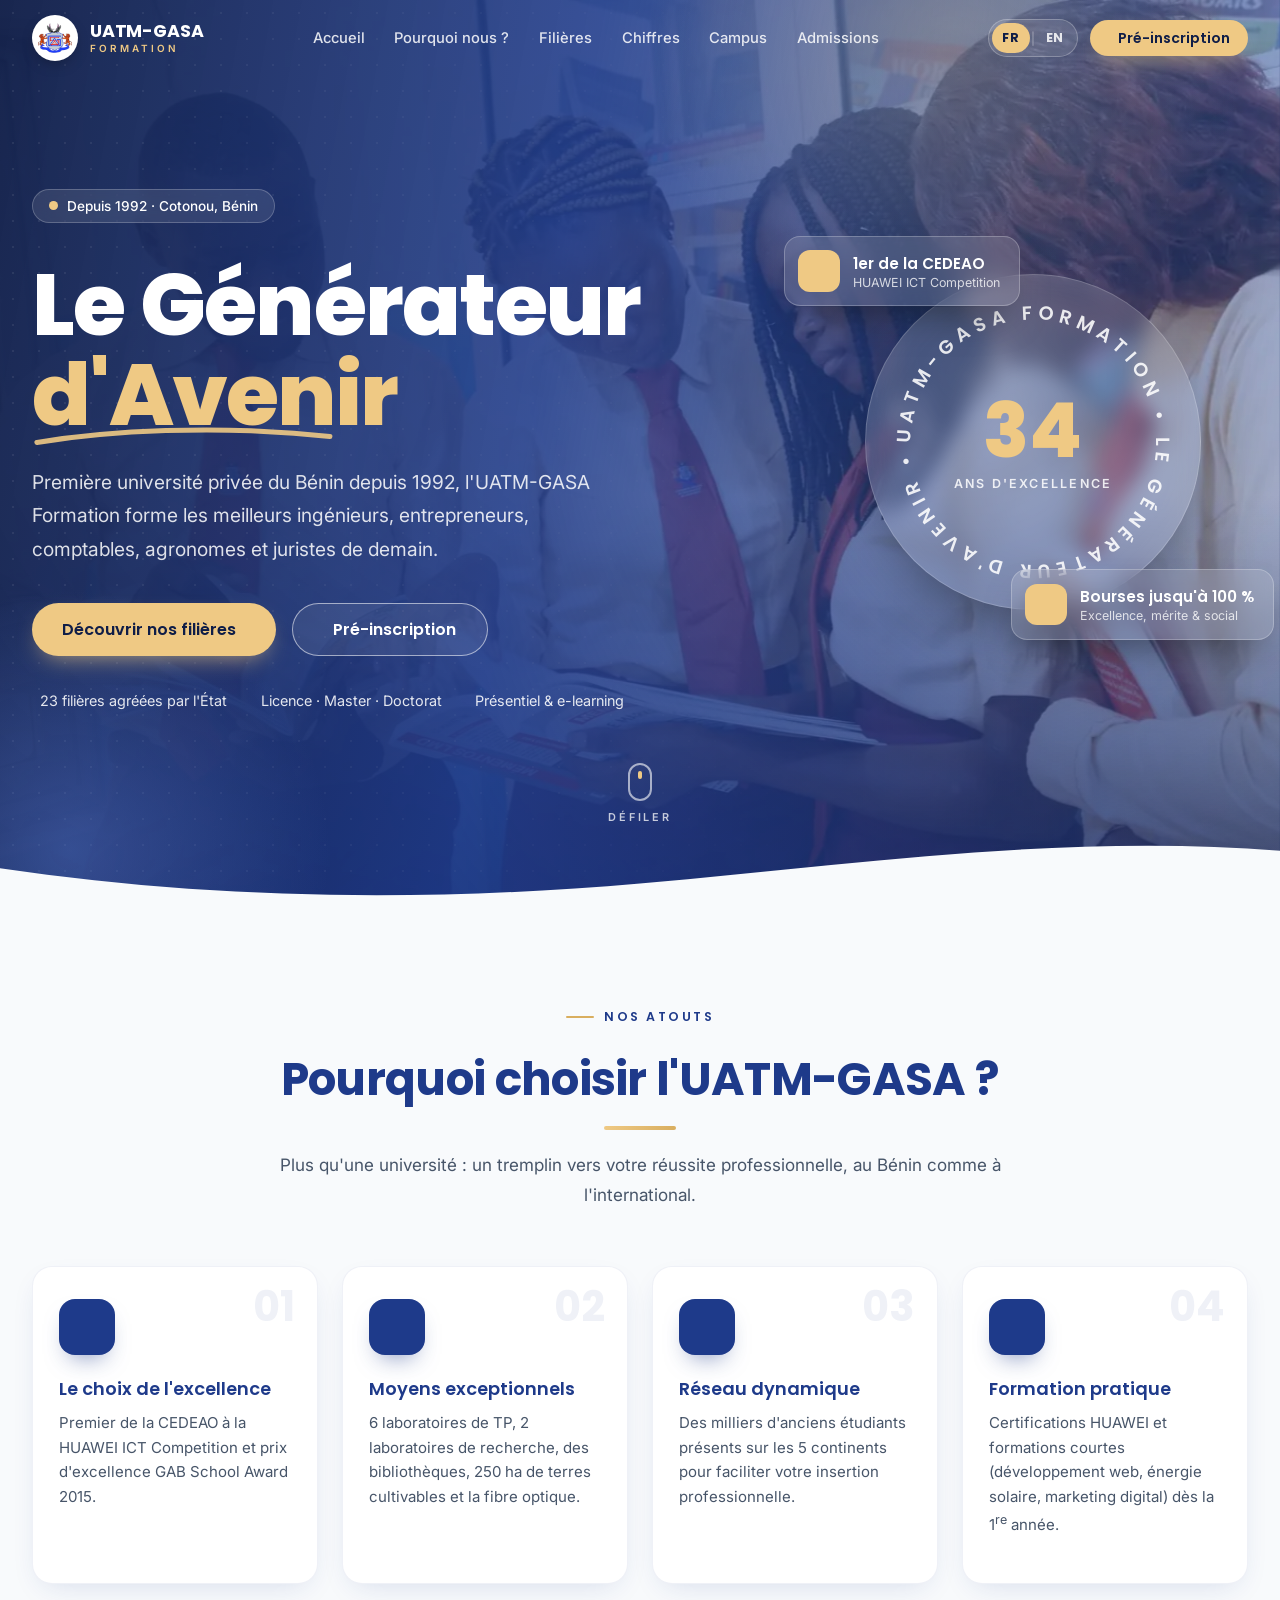
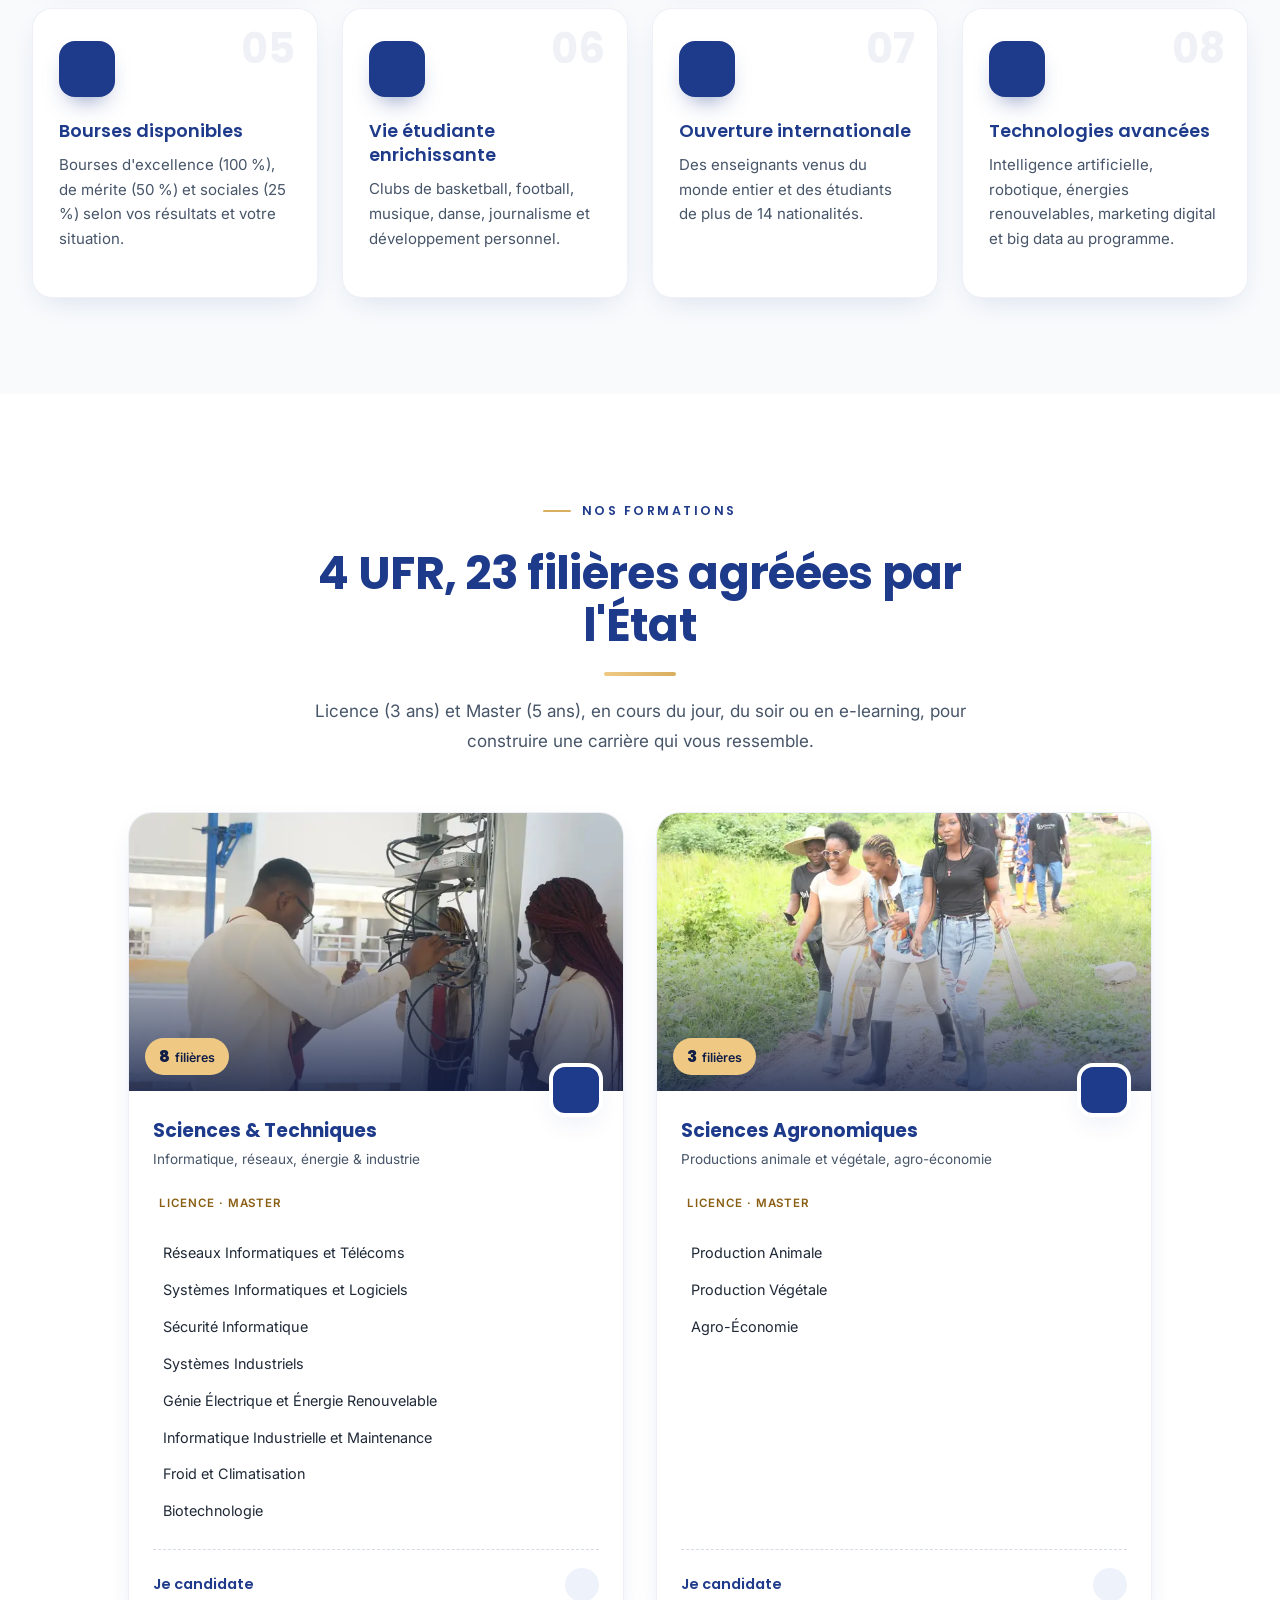
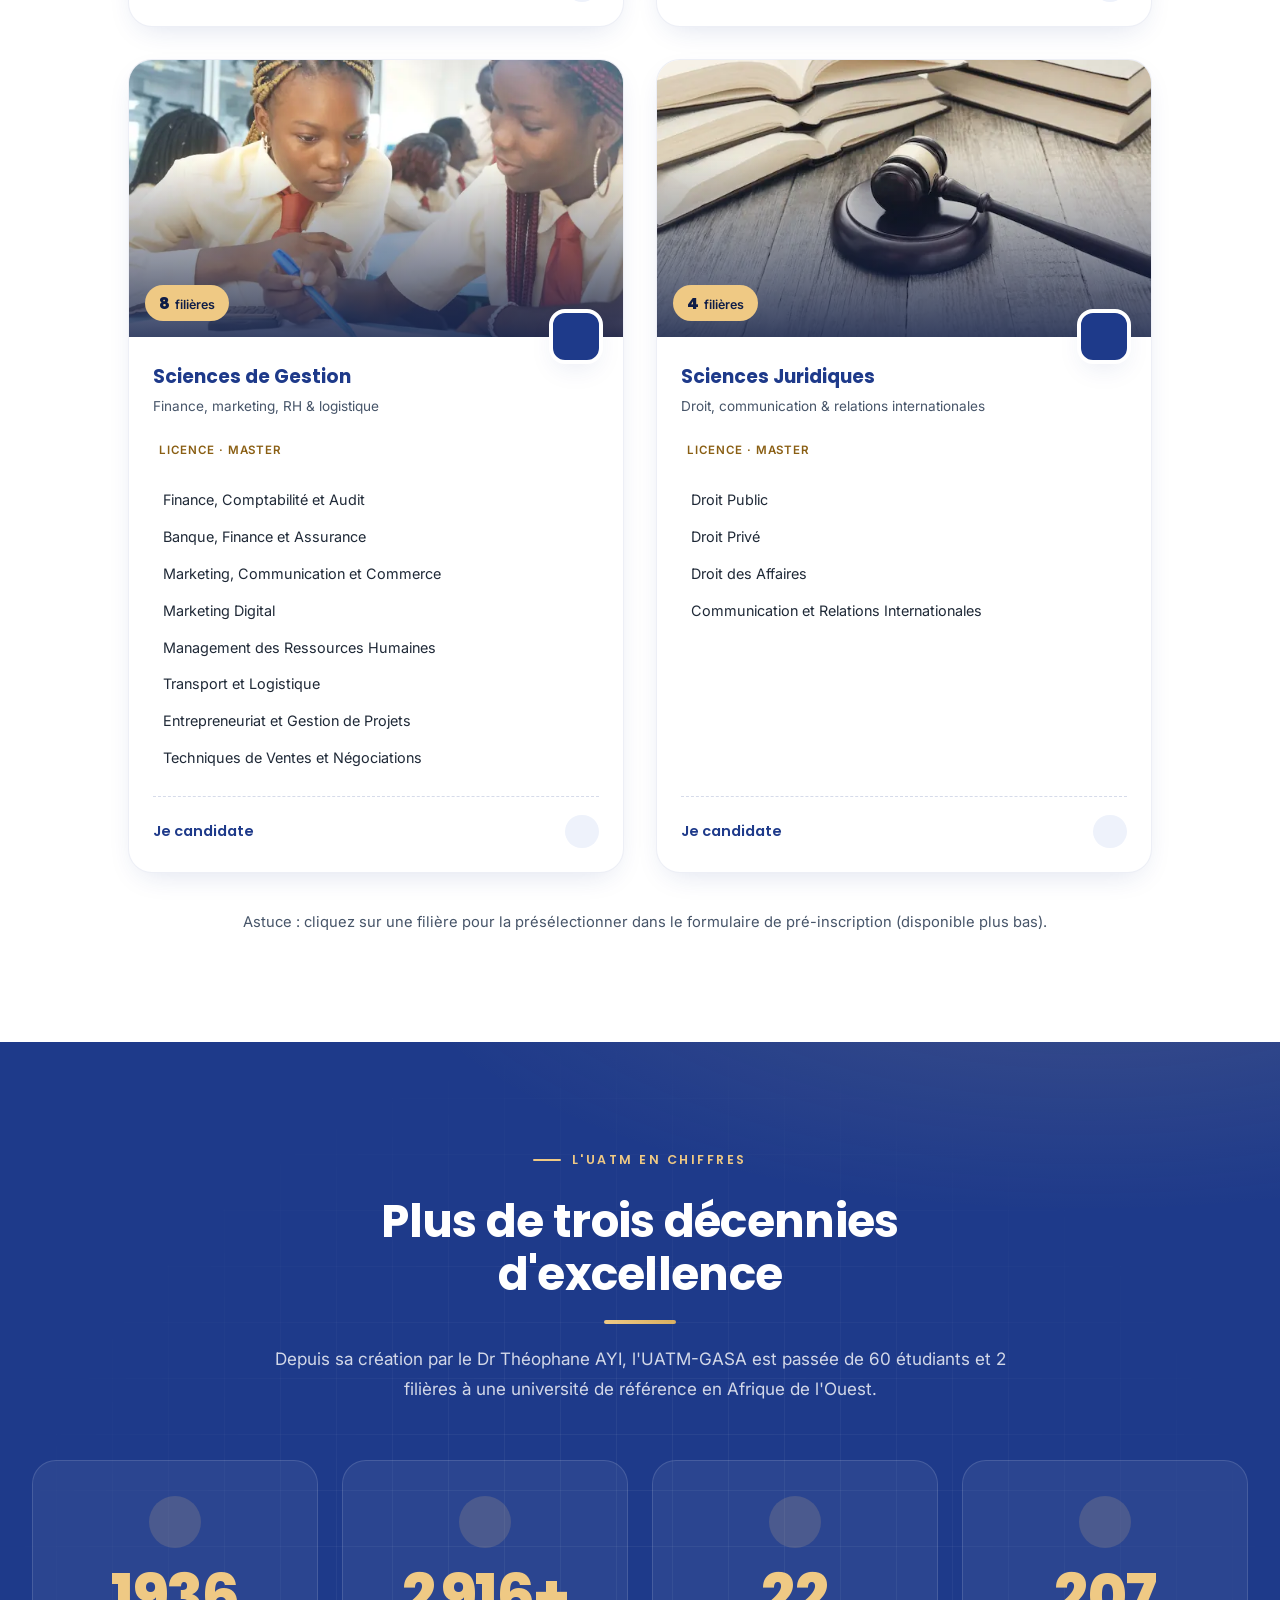
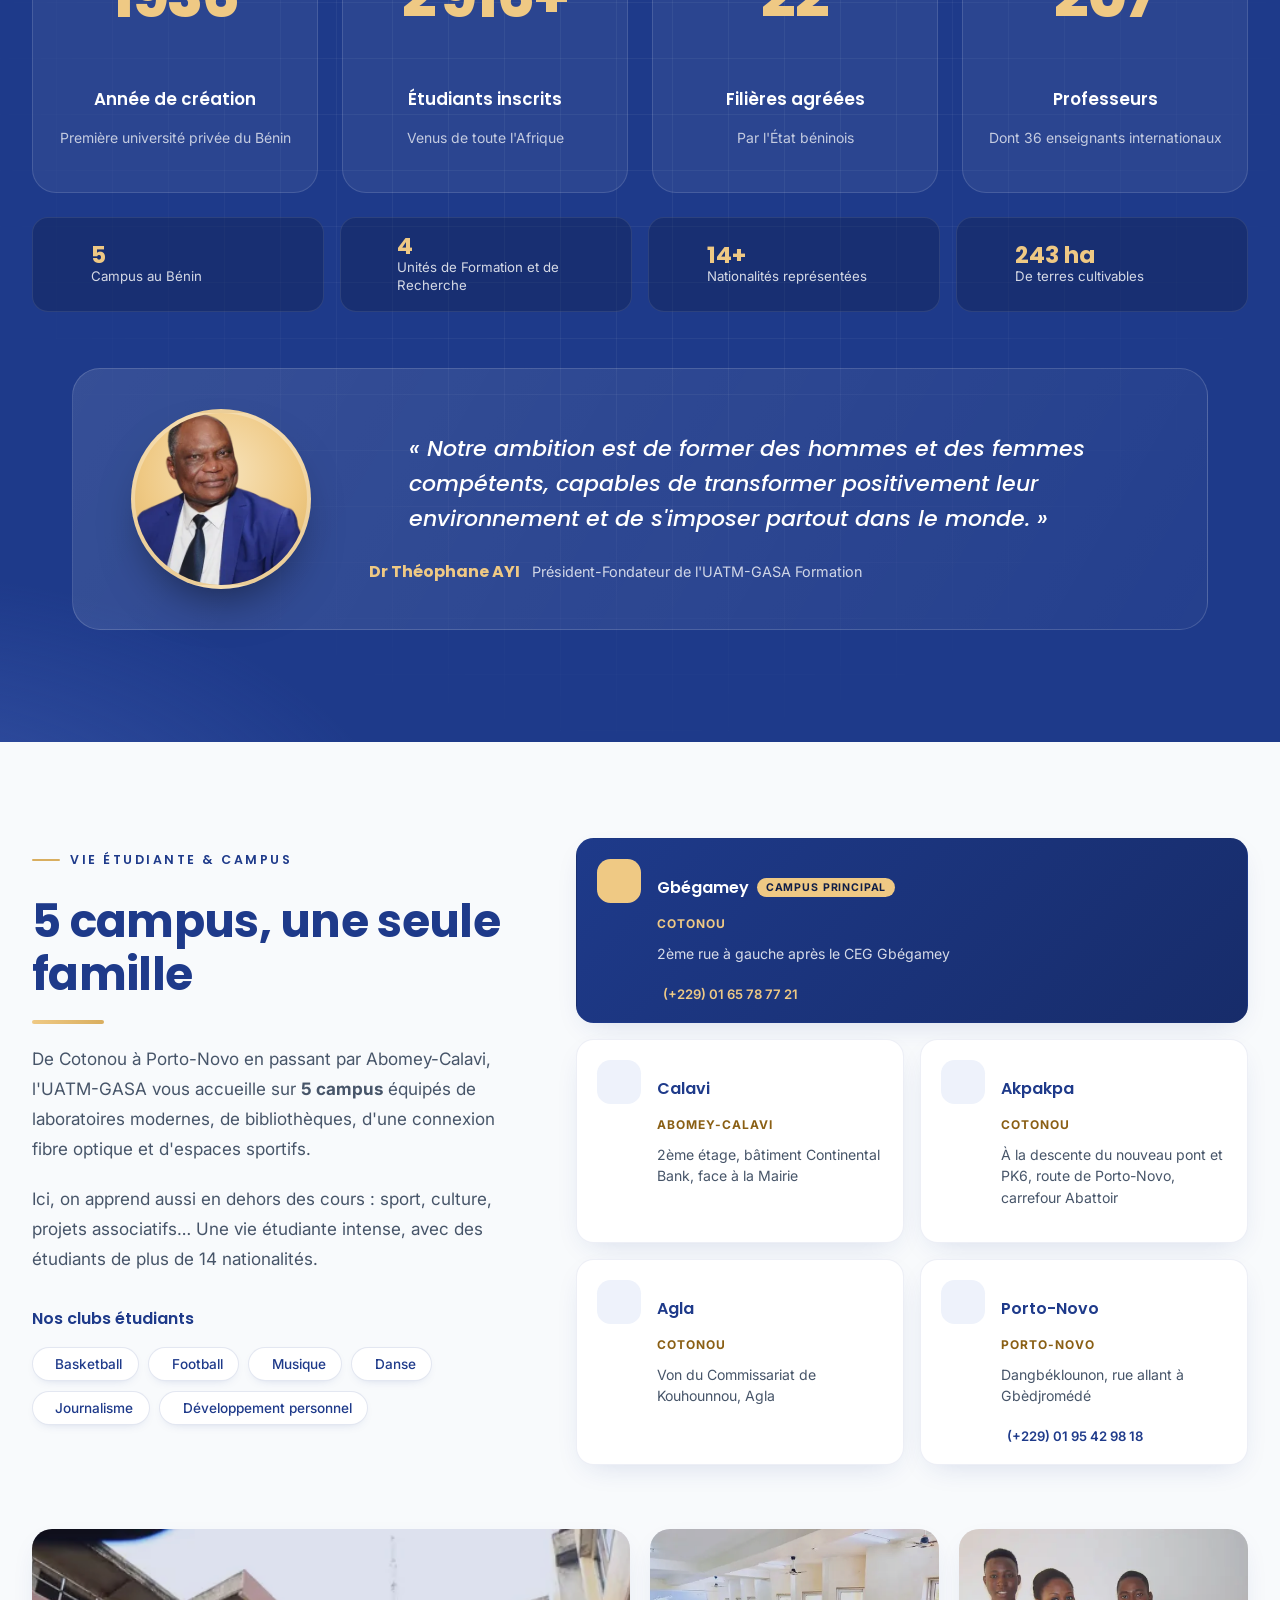
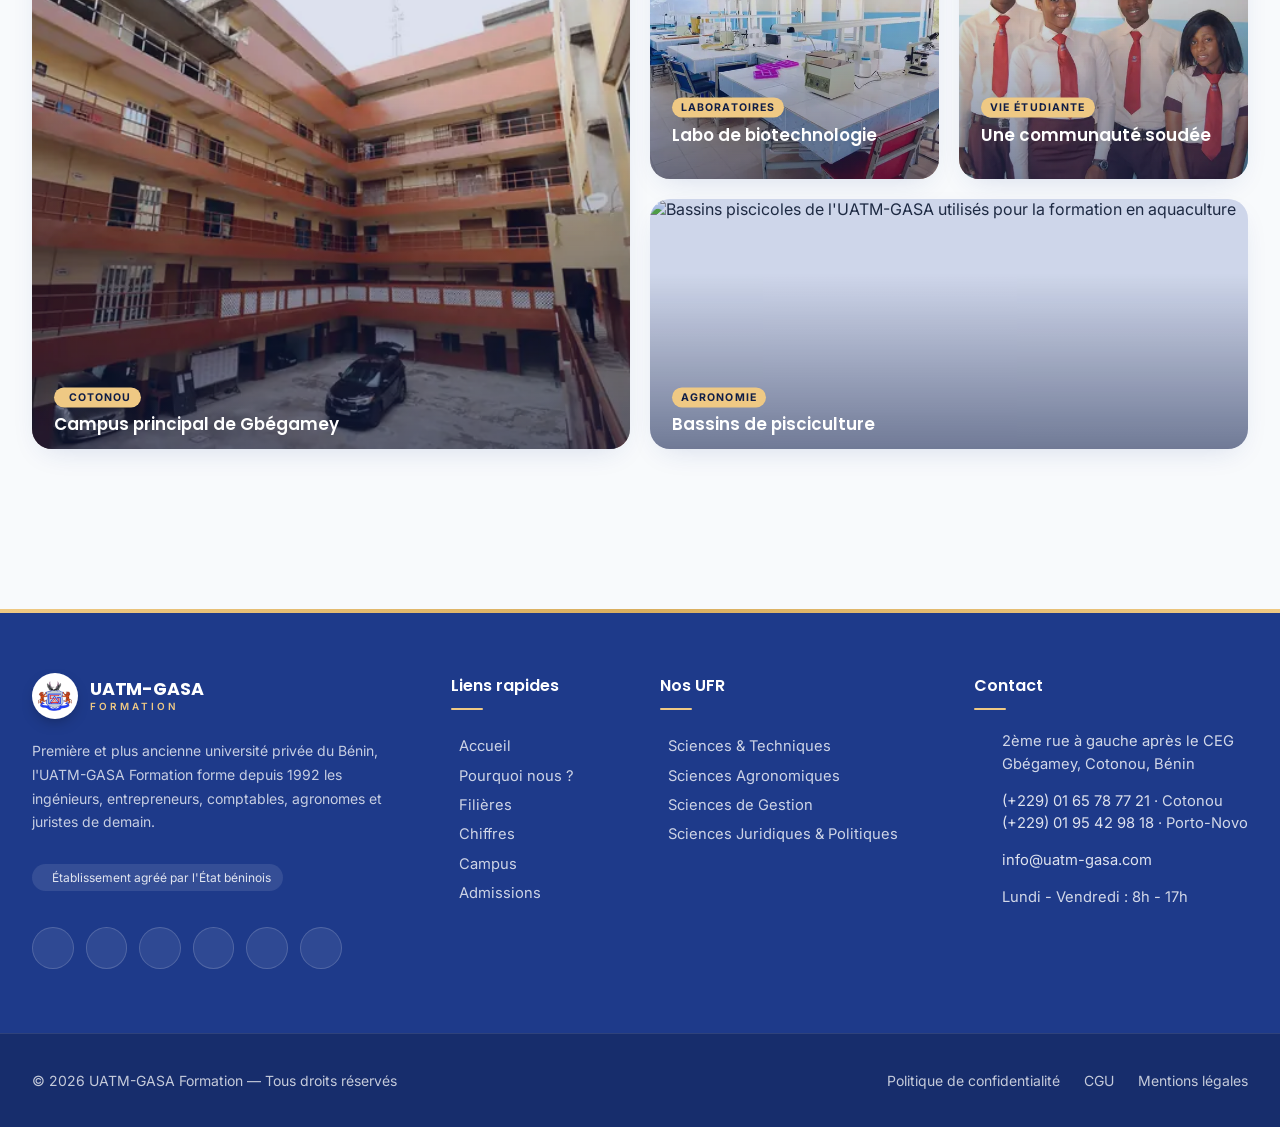
==== index.html @ ae76095e "feat: ajout de la section campus avec galerie photo bento" ====
<!DOCTYPE html>
<html lang="fr">
<head>
  <meta charset="UTF-8">
  <meta name="viewport" content="width=device-width, initial-scale=1">
  <title>UATM-GASA Formation - Le Générateur d'Avenir</title>
  <meta name="description" content="Première université privée du Bénin depuis 1992.">
  <meta name="theme-color" content="#1E3A8A">
  <meta name="color-scheme" content="light">
  <link rel="icon" type="image/png" sizes="32x32" href="assets/img/favicon-32.png">
  <link rel="apple-touch-icon" href="assets/img/icon-192.png">

  <!-- Polices -->
  <link rel="preconnect" href="https://fonts.googleapis.com">
  <link rel="preconnect" href="https://fonts.gstatic.com" crossorigin>
  <link rel="stylesheet" href="https://fonts.googleapis.com/css2?family=Inter:wght@400;500;600;700&family=Poppins:ital,wght@0,500;0,600;0,700;0,800;1,500&display=swap">

  <!-- Icônes Font Awesome -->
  <link rel="stylesheet" href="https://cdn.jsdelivr.net/npm/@fortawesome/fontawesome-free@7.3.1/css/all.min.css">

  <!-- Styles -->
  <link rel="stylesheet" href="style.css">

  <!-- Scripts -->
  <script src="script.js" defer></script>
</head>
<body>
  <a href="#main" class="skip-link">Aller au contenu principal</a>

  <!-- =====================================================================
       HEADER
       ===================================================================== -->
  <header class="site-header" data-header>
    <div class="container-x header-inner">

      <a href="index.html" class="brand" aria-label="UATM/GASA Formation — retour à l'accueil">
        <span class="brand-badge"><img src="assets/img/logo-uatm-gasa.webp" alt="" width="215" height="192"></span>
        <span class="brand-text">
          <span class="brand-name">UATM-GASA</span>
          <span class="brand-sub">Formation</span>
        </span>
      </a>

      <nav class="main-nav" aria-label="Navigation principale">
        <ul>
          <li><a href="#accueil" class="nav-link">Accueil</a></li>
          <li><a href="#pourquoi" class="nav-link">Pourquoi nous ?</a></li>
          <li><a href="#filieres" class="nav-link">Filières</a></li>
          <li><a href="#chiffres" class="nav-link">Chiffres</a></li>
          <li><a href="#campus" class="nav-link">Campus</a></li>
          <li><a href="#admissions" class="nav-link">Admissions</a></li>
        </ul>
      </nav>

      <div class="header-actions">

        <!-- Sélecteur de langue -->
        <div class="lang-switch" role="group" aria-label="Choix de la langue">
          <button type="button" class="lang-btn is-active" lang="fr">FR</button>
          <span class="lang-sep" aria-hidden="true">|</span>
          <button type="button" class="lang-btn" lang="en">EN</button>
        </div>

        <a href="#admissions" class="btn btn-gold btn-sm">
          <i class="fa-solid fa-graduation-cap" aria-hidden="true"></i>
          <span>Pré-inscription</span>
        </a>
        <button type="button" class="burger" aria-controls="mobile-menu" aria-expanded="false" aria-label="Ouvrir le menu">
          <span></span><span></span><span></span>
        </button>
      </div>

    </div>
  </header>

    <!-- =====================================================================
       MAIN
      ===================================================================== -->
    <main id="main">
    
        <!-- SECTION HERO -->
        <section id="accueil" class="hero">
            <div class="hero-media">
                <img src="assets/img/hero-etudiants-1280.webp"
                    srcset="assets/img/hero-etudiants-768.webp 768w, assets/img/hero-etudiants-1280.webp 1280w, assets/img/hero-etudiants-1920.webp 1920w"
                    sizes="100vw" width="1920" height="1276" fetchpriority="high" decoding="async"
                    class="hero-img"
                    alt="Étudiantes et étudiants de l'UATM-GASA Formation en uniforme, révisant ensemble sur le campus">
            </div>
            <div class="hero-overlay"></div>
            <div class="hero-pattern"></div>
            <div class="hero-orb hero-orb--1"></div>
            <div class="hero-orb hero-orb--2"></div>

            <div class="container-x hero-content">
                <div class="hero-grid">
                
                <div class="hero-text">
                    <p class="hero-badge">
                    <span class="pulse-dot"></span>
                    <span>Depuis 1992 · Cotonou, Bénin</span>
                    </p>

                    <h1 class="hero-title">
                    <span class="line-mask"><span class="line">Le Générateur</span></span>
                    <span class="line-mask"><span class="line"><span class="line--accent">d'Avenir<svg class="title-swash" viewBox="0 0 300 20" preserveAspectRatio="none" aria-hidden="true"><path pathLength="1" d="M4 15 C 70 5, 150 3, 215 8 S 285 15, 296 7"/></svg></span></span></span>
                    </h1>

                    <p class="hero-subtitle">Première université privée du Bénin depuis 1992, l'UATM-GASA Formation forme les meilleurs ingénieurs, entrepreneurs, comptables, agronomes et juristes de demain.</p>

                    <div class="hero-actions">
                    <a href="#filieres" class="btn btn-gold btn-lg">
                        <span>Découvrir nos filières</span>
                        <i class="fa-solid fa-arrow-right" aria-hidden="true"></i>
                    </a>
                    <a href="#admissions" class="btn btn-ghost btn-lg">
                        <i class="fa-solid fa-pen-to-square" aria-hidden="true"></i>
                        <span>Pré-inscription</span>
                    </a>
                    </div>

                    <ul class="hero-trust">
                    <li><i class="fa-solid fa-circle-check" aria-hidden="true"></i><span>23 filières agréées par l'État</span></li>
                    <li><i class="fa-solid fa-circle-check" aria-hidden="true"></i><span>Licence · Master · Doctorat</span></li>
                    <li><i class="fa-solid fa-circle-check" aria-hidden="true"></i><span>Présentiel &amp; e-learning</span></li>
                    </ul>
                </div>

                <!-- Visuel décoratif (desktop) -->
                <div class="hero-visual">
                    <div class="rotating-badge">
                    <svg class="rotating-text" viewBox="0 0 200 200">
                        <defs><path id="circle-path" d="M100,100 m-80,0 a80,80 0 1,1 160,0 a80,80 0 1,1 -160,0"/></defs>
                        <!-- CORRECTION ICI : le texte est en minuscules avec text-transform: uppercase en CSS -->
                        <text><textPath href="#circle-path" textLength="500" lengthAdjust="spacing">UATM-GASA Formation • Le Générateur d'Avenir • </textPath></text>
                    </svg>
                    <div class="rotating-center">
                        <span class="years">34</span>
                        <span class="years-label">ans d'excellence</span>
                    </div>
                    </div>
                    <div class="glass-card glass-card--1">
                    <div class="glass-card-inner">
                        <i class="fa-solid fa-trophy"></i>
                        <div><strong>1er de la CEDEAO</strong><small>HUAWEI ICT Competition</small></div>
                    </div>
                    </div>
                    <div class="glass-card glass-card--2">
                    <div class="glass-card-inner">
                        <i class="fa-solid fa-hand-holding-dollar"></i>
                        <div><strong>Bourses jusqu'à 100 %</strong><small>Excellence, mérite &amp; social</small></div>
                    </div>
                    </div>
                </div>

                </div>
            </div>

            <a href="#pourquoi" class="scroll-indicator" aria-label="Défiler vers la section suivante">
                <span class="mouse"><span class="wheel"></span></span>
                <span>Défiler</span>
            </a>

            <svg class="hero-wave" viewBox="0 0 1440 120" preserveAspectRatio="none">
                <path d="M0,64 C240,118 480,122 720,90 C960,58 1200,4 1440,34 L1440,120 L0,120 Z" fill="#F8FAFC"/>
            </svg>
        </section>

        <!-- SECTION POURQUOI NOUS -->
        <section id="pourquoi" class="section-pourquoi">
            <div class="container-x">
                
                <header class="section-head">
                <p class="eyebrow">Nos atouts</p>
                <h2 class="section-title">Pourquoi choisir l'UATM-GASA ?</h2>
                <span class="title-bar"></span>
                <p class="section-lead">Plus qu'une université : un tremplin vers votre réussite professionnelle, au Bénin comme à l'international.</p>
                </header>

                <div class="feature-grid">
                
                <article class="feature-card">
                    <span class="feature-num">01</span>
                    <div class="feature-icon"><i class="fa-solid fa-award"></i></div>
                    <h3 class="feature-title">Le choix de l'excellence</h3>
                    <p class="feature-text">Premier de la CEDEAO à la HUAWEI ICT Competition et prix d'excellence GAB School Award 2015.</p>
                </article>

                <article class="feature-card">
                    <span class="feature-num">02</span>
                    <div class="feature-icon"><i class="fa-solid fa-flask-vial"></i></div>
                    <h3 class="feature-title">Moyens exceptionnels</h3>
                    <p class="feature-text">6 laboratoires de TP, 2 laboratoires de recherche, des bibliothèques, 250 ha de terres cultivables et la fibre optique.</p>
                </article>

                <article class="feature-card">
                    <span class="feature-num">03</span>
                    <div class="feature-icon"><i class="fa-solid fa-handshake"></i></div>
                    <h3 class="feature-title">Réseau dynamique</h3>
                    <p class="feature-text">Des milliers d'anciens étudiants présents sur les 5 continents pour faciliter votre insertion professionnelle.</p>
                </article>

                <article class="feature-card">
                    <span class="feature-num">04</span>
                    <div class="feature-icon"><i class="fa-solid fa-screwdriver-wrench"></i></div>
                    <h3 class="feature-title">Formation pratique</h3>
                    <p class="feature-text">Certifications HUAWEI et formations courtes (développement web, énergie solaire, marketing digital) dès la 1<sup>re</sup> année.</p>
                </article>

                <article class="feature-card">
                    <span class="feature-num">05</span>
                    <div class="feature-icon"><i class="fa-solid fa-hand-holding-dollar"></i></div>
                    <h3 class="feature-title">Bourses disponibles</h3>
                    <p class="feature-text">Bourses d'excellence (100 %), de mérite (50 %) et sociales (25 %) selon vos résultats et votre situation.</p>
                </article>

                <article class="feature-card">
                    <span class="feature-num">06</span>
                    <div class="feature-icon"><i class="fa-solid fa-people-group"></i></div>
                    <h3 class="feature-title">Vie étudiante enrichissante</h3>
                    <p class="feature-text">Clubs de basketball, football, musique, danse, journalisme et développement personnel.</p>
                </article>

                <article class="feature-card">
                    <span class="feature-num">07</span>
                    <div class="feature-icon"><i class="fa-solid fa-earth-africa"></i></div>
                    <h3 class="feature-title">Ouverture internationale</h3>
                    <p class="feature-text">Des enseignants venus du monde entier et des étudiants de plus de 14 nationalités.</p>
                </article>

                <article class="feature-card">
                    <span class="feature-num">08</span>
                    <div class="feature-icon"><i class="fa-solid fa-microchip"></i></div>
                    <h3 class="feature-title">Technologies avancées</h3>
                    <p class="feature-text">Intelligence artificielle, robotique, énergies renouvelables, marketing digital et big data au programme.</p>
                </article>

                </div>
            </div>
        </section>

            <!-- =====================================================================
         SECTION FILIÈRES (4 UFR)
         ===================================================================== -->
    <section id="filieres" class="section-filieres">
      <div class="container-x">
        
        <header class="section-head">
          <p class="eyebrow">Nos formations</p>
          <h2 class="section-title">4 UFR, 23 filières agréées par l'État</h2>
          <span class="title-bar"></span>
          <p class="section-lead">Licence (3 ans) et Master (5 ans), en cours du jour, du soir ou en e-learning, pour construire une carrière qui vous ressemble.</p>
        </header>

        <div class="ufr-grid">
          
          <!-- UFR 1 : Sciences & Techniques -->
          <article class="ufr-card">
            <div class="ufr-media">
              <img src="assets/img/ufr-sciences-techniques.webp" width="720" height="478" loading="lazy" alt="Étudiants en travaux pratiques sur une baie de brassage réseau">
              <span class="ufr-count"><strong>8</strong> filières</span>
            </div>
            <div class="ufr-body">
              <span class="ufr-icon"><i class="fa-solid fa-microchip"></i></span>
              <h3 class="ufr-title">Sciences &amp; Techniques</h3>
              <p class="ufr-tagline">Informatique, réseaux, énergie &amp; industrie</p>
              <p class="ufr-degree"><i class="fa-solid fa-graduation-cap"></i> Licence · Master</p>
              <ul class="ufr-list">
                <li><button type="button" class="program-link"><i class="fa-solid fa-check"></i>Réseaux Informatiques et Télécoms</button></li>
                <li><button type="button" class="program-link"><i class="fa-solid fa-check"></i>Systèmes Informatiques et Logiciels</button></li>
                <li><button type="button" class="program-link"><i class="fa-solid fa-check"></i>Sécurité Informatique</button></li>
                <li><button type="button" class="program-link"><i class="fa-solid fa-check"></i>Systèmes Industriels</button></li>
                <li><button type="button" class="program-link"><i class="fa-solid fa-check"></i>Génie Électrique et Énergie Renouvelable</button></li>
                <li><button type="button" class="program-link"><i class="fa-solid fa-check"></i>Informatique Industrielle et Maintenance</button></li>
                <li><button type="button" class="program-link"><i class="fa-solid fa-check"></i>Froid et Climatisation</button></li>
                <li><button type="button" class="program-link"><i class="fa-solid fa-check"></i>Biotechnologie</button></li>
              </ul>
              <div class="ufr-footer">
                <a href="#admissions" class="ufr-cta">Je candidate <i class="fa-solid fa-arrow-right"></i></a>
              </div>
            </div>
          </article>

          <!-- UFR 2 : Sciences Agronomiques -->
          <article class="ufr-card">
            <div class="ufr-media">
              <img src="assets/img/ufr-agronomie.webp" width="720" height="480" loading="lazy" alt="Étudiants en agronomie lors d'une sortie de terrain">
              <span class="ufr-count"><strong>3</strong> filières</span>
            </div>
            <div class="ufr-body">
              <span class="ufr-icon"><i class="fa-solid fa-seedling"></i></span>
              <h3 class="ufr-title">Sciences Agronomiques</h3>
              <p class="ufr-tagline">Productions animale et végétale, agro-économie</p>
              <p class="ufr-degree"><i class="fa-solid fa-graduation-cap"></i> Licence · Master</p>
              <ul class="ufr-list">
                <li><button type="button" class="program-link"><i class="fa-solid fa-check"></i>Production Animale</button></li>
                <li><button type="button" class="program-link"><i class="fa-solid fa-check"></i>Production Végétale</button></li>
                <li><button type="button" class="program-link"><i class="fa-solid fa-check"></i>Agro-Économie</button></li>
              </ul>
              <div class="ufr-footer">
                <a href="#admissions" class="ufr-cta">Je candidate <i class="fa-solid fa-arrow-right"></i></a>
              </div>
            </div>
          </article>

          <!-- UFR 3 : Sciences de Gestion -->
          <article class="ufr-card">
            <div class="ufr-media">
              <img src="assets/img/ufr-gestion.webp" width="720" height="478" loading="lazy" alt="Étudiantes en gestion travaillant sur un exercice de comptabilité">
              <span class="ufr-count"><strong>8</strong> filières</span>
            </div>
            <div class="ufr-body">
              <span class="ufr-icon"><i class="fa-solid fa-chart-line"></i></span>
              <h3 class="ufr-title">Sciences de Gestion</h3>
              <p class="ufr-tagline">Finance, marketing, RH &amp; logistique</p>
              <p class="ufr-degree"><i class="fa-solid fa-graduation-cap"></i> Licence · Master</p>
              <ul class="ufr-list">
                <li><button type="button" class="program-link"><i class="fa-solid fa-check"></i>Finance, Comptabilité et Audit</button></li>
                <li><button type="button" class="program-link"><i class="fa-solid fa-check"></i>Banque, Finance et Assurance</button></li>
                <li><button type="button" class="program-link"><i class="fa-solid fa-check"></i>Marketing, Communication et Commerce</button></li>
                <li><button type="button" class="program-link"><i class="fa-solid fa-check"></i>Marketing Digital</button></li>
                <li><button type="button" class="program-link"><i class="fa-solid fa-check"></i>Management des Ressources Humaines</button></li>
                <li><button type="button" class="program-link"><i class="fa-solid fa-check"></i>Transport et Logistique</button></li>
                <li><button type="button" class="program-link"><i class="fa-solid fa-check"></i>Entrepreneuriat et Gestion de Projets</button></li>
                <li><button type="button" class="program-link"><i class="fa-solid fa-check"></i>Techniques de Ventes et Négociations</button></li>
              </ul>
              <div class="ufr-footer">
                <a href="#admissions" class="ufr-cta">Je candidate <i class="fa-solid fa-arrow-right"></i></a>
              </div>
            </div>
          </article>

          <!-- UFR 4 : Sciences Juridiques & Politiques -->
          <article class="ufr-card">
            <div class="ufr-media">
              <img src="assets/img/ufr-droit.webp" width="626" height="417" loading="lazy" alt="Maillet de juge posé sur des livres de droit">
              <span class="ufr-count"><strong>4</strong> filières</span>
            </div>
            <div class="ufr-body">
              <span class="ufr-icon"><i class="fa-solid fa-scale-balanced"></i></span>
              <h3 class="ufr-title">Sciences Juridiques</h3>
              <p class="ufr-tagline">Droit, communication &amp; relations internationales</p>
              <p class="ufr-degree"><i class="fa-solid fa-graduation-cap"></i> Licence · Master</p>
              <ul class="ufr-list">
                <li><button type="button" class="program-link"><i class="fa-solid fa-check"></i>Droit Public</button></li>
                <li><button type="button" class="program-link"><i class="fa-solid fa-check"></i>Droit Privé</button></li>
                <li><button type="button" class="program-link"><i class="fa-solid fa-check"></i>Droit des Affaires</button></li>
                <li><button type="button" class="program-link"><i class="fa-solid fa-check"></i>Communication et Relations Internationales</button></li>
              </ul>
              <div class="ufr-footer">
                <a href="#admissions" class="ufr-cta">Je candidate <i class="fa-solid fa-arrow-right"></i></a>
              </div>
            </div>
          </article>

        </div>

        <p class="programs-note">
          <i class="fa-solid fa-circle-info"></i>
          <span>Astuce : cliquez sur une filière pour la présélectionner dans le formulaire de pré-inscription (disponible plus bas).</span>
        </p>

      </div>
    </section>

        <!-- =====================================================================
         SECTION CHIFFRES CLÉS
         ===================================================================== -->
        <section id="chiffres" class="section-chiffres">
        <!-- Motif géométrique en fond -->
        <div class="grid-pattern"></div>
        
        <div class="container-x relative">
            
            <header class="section-head">
            <p class="eyebrow eyebrow--light">L'UATM en chiffres</p>
            <h2 class="section-title section-title--light">Plus de trois décennies d'excellence</h2>
            <span class="title-bar"></span>
            <p class="section-lead section-lead--light">Depuis sa création par le Dr Théophane AYI, l'UATM-GASA est passée de 60 étudiants et 2 filières à une université de référence en Afrique de l'Ouest.</p>
            </header>

            <!-- Les 4 grands chiffres -->
            <div class="stat-grid">
            
            <div class="stat-card">
                <span class="stat-icon"><i class="fa-solid fa-calendar-check"></i></span>
                <p class="stat-number"><span data-counter data-to="1992" data-format="plain">1992</span></p>
                <p class="stat-label">Année de création</p>
                <p class="stat-sub">Première université privée du Bénin</p>
            </div>

            <div class="stat-card">
                <span class="stat-icon"><i class="fa-solid fa-user-graduate"></i></span>
                <p class="stat-number"><span data-counter data-to="3000">3 000</span>+</p>
                <p class="stat-label">Étudiants inscrits</p>
                <p class="stat-sub">Venus de toute l'Afrique</p>
            </div>

            <div class="stat-card">
                <span class="stat-icon"><i class="fa-solid fa-book-open-reader"></i></span>
                <p class="stat-number"><span data-counter data-to="23">23</span></p>
                <p class="stat-label">Filières agréées</p>
                <p class="stat-sub">Par l'État béninois</p>
            </div>

            <div class="stat-card">
                <span class="stat-icon"><i class="fa-solid fa-chalkboard-user"></i></span>
                <p class="stat-number"><span data-counter data-to="213">213</span></p>
                <p class="stat-label">Professeurs</p>
                <p class="stat-sub">Dont 36 enseignants internationaux</p>
            </div>

            </div>

            <!-- Les 4 petits chiffres -->
            <ul class="mini-stat-grid">
            <li>
                <div class="mini-stat">
                <i class="fa-solid fa-building-columns"></i>
                <div><strong><span data-counter data-to="5">5</span></strong><span>Campus au Bénin</span></div>
                </div>
            </li>
            <li>
                <div class="mini-stat">
                <i class="fa-solid fa-school"></i>
                <div><strong><span data-counter data-to="4">4</span></strong><span>Unités de Formation et de Recherche</span></div>
                </div>
            </li>
            <li>
                <div class="mini-stat">
                <i class="fa-solid fa-earth-africa"></i>
                <div><strong><span data-counter data-to="14">14</span>+</strong><span>Nationalités représentées</span></div>
                </div>
            </li>
            <li>
                <div class="mini-stat">
                <i class="fa-solid fa-leaf"></i>
                <div><strong><span data-counter data-to="250">250</span> ha</strong><span>De terres cultivables</span></div>
                </div>
            </li>
            </ul>

            <!-- Citation du fondateur -->
            <figure class="founder-card">
            <div class="founder-photo">
                <img src="assets/img/fondateur-theophane-ayi.webp" width="424" height="378" loading="lazy" alt="Portrait du Dr Théophane AYI, fondateur de l'UATM-GASA Formation">
            </div>
            <div class="founder-quote">
                <i class="fa-solid fa-quote-left"></i>
                <blockquote>
                <p>« Notre ambition est de former des hommes et des femmes compétents, capables de transformer positivement leur environnement et de s'imposer partout dans le monde. »</p>
                </blockquote>
                <figcaption class="founder-caption">
                <strong>Dr Théophane AYI</strong>
                <span>Président-Fondateur de l'UATM-GASA Formation</span>
                </figcaption>
            </div>
            </figure>

        </div>
        </section>

        <!-- =====================================================================
         SECTION CAMPUS & VIE ÉTUDIANTE
         ===================================================================== -->
        <section id="campus" class="section-campus">
            <div class="container-x">
                
                <div class="campus-layout">
                
                <!-- Colonne gauche : Texte et infos -->
                <div class="campus-text">
                    <p class="eyebrow">Vie étudiante &amp; campus</p>
                    <h2 class="section-title">5 campus, une seule famille</h2>
                    <span class="title-bar title-bar--left"></span>
                    <p class="section-lead">De Cotonou à Porto-Novo en passant par Abomey-Calavi, l'UATM-GASA vous accueille sur <strong>5 campus</strong> équipés de laboratoires modernes, de bibliothèques, d'une connexion fibre optique et d'espaces sportifs.</p>
                    <p class="section-lead">Ici, on apprend aussi en dehors des cours : sport, culture, projets associatifs… Une vie étudiante intense, avec des étudiants de plus de 14 nationalités.</p>
                    
                    <h3 class="campus-subtitle">Nos clubs étudiants</h3>
                    <ul class="campus-clubs">
                    <li><i class="fa-solid fa-basketball"></i> Basketball</li>
                    <li><i class="fa-solid fa-futbol"></i> Football</li>
                    <li><i class="fa-solid fa-music"></i> Musique</li>
                    <li><i class="fa-solid fa-person-running"></i> Danse</li>
                    <li><i class="fa-solid fa-newspaper"></i> Journalisme</li>
                    <li><i class="fa-solid fa-lightbulb"></i> Développement personnel</li>
                    </ul>
                </div>

                <!-- Colonne droite : Liste des campus -->
                <div class="campus-list">
                    
                    <div class="campus-item campus-item--main">
                    <span class="campus-pin"><i class="fa-solid fa-building-columns"></i></span>
                    <div>
                        <p class="campus-name">Gbégamey <span class="campus-tag">Campus principal</span></p>
                        <p class="campus-city">Cotonou</p>
                        <p class="campus-address">2ème rue à gauche après le CEG Gbégamey</p>
                        <a href="tel:+2290165787721" class="campus-phone"><i class="fa-solid fa-phone"></i> (+229) 01 65 78 77 21</a>
                    </div>
                    </div>

                    <div class="campus-item">
                    <span class="campus-pin"><i class="fa-solid fa-location-dot"></i></span>
                    <div>
                        <p class="campus-name">Calavi</p>
                        <p class="campus-city">Abomey-Calavi</p>
                        <p class="campus-address">2ème étage, bâtiment Continental Bank, face à la Mairie</p>
                    </div>
                    </div>

                    <div class="campus-item">
                    <span class="campus-pin"><i class="fa-solid fa-location-dot"></i></span>
                    <div>
                        <p class="campus-name">Akpakpa</p>
                        <p class="campus-city">Cotonou</p>
                        <p class="campus-address">À la descente du nouveau pont et PK6, route de Porto-Novo, carrefour Abattoir</p>
                    </div>
                    </div>

                    <div class="campus-item">
                    <span class="campus-pin"><i class="fa-solid fa-location-dot"></i></span>
                    <div>
                        <p class="campus-name">Agla</p>
                        <p class="campus-city">Cotonou</p>
                        <p class="campus-address">Von du Commissariat de Kouhounnou, Agla</p>
                    </div>
                    </div>

                    <div class="campus-item">
                    <span class="campus-pin"><i class="fa-solid fa-location-dot"></i></span>
                    <div>
                        <p class="campus-name">Porto-Novo</p>
                        <p class="campus-city">Porto-Novo</p>
                        <p class="campus-address">Dangbéklounon, rue allant à Gbèdjromédé</p>
                        <a href="tel:+2290195429818" class="campus-phone"><i class="fa-solid fa-phone"></i> (+229) 01 95 42 98 18</a>
                    </div>
                    </div>

                </div>
                </div>

                <!-- Galerie photo en bas -->
                <div class="gallery">
                
                <figure class="gallery-item">
                    <img src="assets/img/campus-gbegamey-1200.webp" srcset="assets/img/campus-gbegamey-640.webp 640w, assets/img/campus-gbegamey-1200.webp 1200w" sizes="(min-width: 1024px) 50vw, 100vw" width="1200" height="800" loading="lazy" alt="Bâtiment principal de l'UATM-GASA Formation à Gbégamey, Cotonou">
                    <figcaption class="gallery-caption">
                    <span class="gallery-tag"><i class="fa-solid fa-location-dot"></i>Cotonou</span>
                    <strong>Campus principal de Gbégamey</strong>
                    <span class="gallery-text">Un bâtiment moderne de plusieurs étages au cœur de Cotonou.</span>
                    </figcaption>
                </figure>

                <figure class="gallery-item">
                    <img src="assets/img/labo-biotechnologie-640.webp" srcset="assets/img/labo-biotechnologie-640.webp 640w, assets/img/labo-biotechnologie-1000.webp 1000w" sizes="(min-width: 1024px) 25vw, 50vw" width="640" height="480" loading="lazy" alt="Salle de travaux pratiques de biotechnologie entièrement équipée">
                    <figcaption class="gallery-caption">
                    <span class="gallery-tag">Laboratoires</span>
                    <strong>Labo de biotechnologie</strong>
                    <span class="gallery-text">Analyses biochimiques, transformation et contrôle qualité.</span>
                    </figcaption>
                </figure>

                <figure class="gallery-item">
                    <img src="assets/img/vie-etudiante-640.webp" srcset="assets/img/vie-etudiante-640.webp 640w, assets/img/vie-etudiante-1000.webp 1000w" sizes="(min-width: 1024px) 25vw, 50vw" width="640" height="426" loading="lazy" alt="Groupe d'étudiants souriants de l'UATM-GASA en uniforme">
                    <figcaption class="gallery-caption">
                    <span class="gallery-tag">Vie étudiante</span>
                    <strong>Une communauté soudée</strong>
                    <span class="gallery-text">Plus de 3 000 étudiants de 14 nationalités.</span>
                    </figcaption>
                </figure>

                <figure class="gallery-item">
                    <img src="assets/img/bassins-pisciculture-1200.webp" srcset="assets/img/bassins-pisciculture-640.webp 640w, assets/img/bassins-pisciculture-1200.webp 1200w" sizes="(min-width: 1024px) 50vw, 100vw" width="1200" height="876" loading="lazy" alt="Bassins piscicoles de l'UATM-GASA utilisés pour la formation en aquaculture">
                    <figcaption class="gallery-caption">
                    <span class="gallery-tag">Agronomie</span>
                    <strong>Bassins de pisciculture</strong>
                    <span class="gallery-text">1 ha de bassins et 250 ha de terres pour la pratique.</span>
                    </figcaption>
                </figure>

                </div>

            </div>
        </section>

  </main>

  <!-- =====================================================================
       FOOTER
       ===================================================================== -->
  <footer class="site-footer">
    <div class="container-x footer-grid">

      <!-- Colonne 1 : marque + description -->
      <div class="footer-brand">
        <a href="index.html" class="brand" aria-label="UATM-GASA Formation — retour à l'accueil">
          <span class="brand-badge"><img src="assets/img/logo-uatm-gasa.webp" alt="" width="215" height="192" loading="lazy"></span>
          <span class="brand-text">
            <span class="brand-name">UATM-GASA</span>
            <span class="brand-sub">Formation</span>
          </span>
        </a>
        <p class="footer-desc">Première et plus ancienne université privée du Bénin, l'UATM-GASA Formation forme depuis 1992 les ingénieurs, entrepreneurs, comptables, agronomes et juristes de demain.</p>
        <p class="footer-badge"><i class="fa-solid fa-shield-halved" aria-hidden="true"></i>Établissement agréé par l'État béninois</p>
        <div class="social-links">
          <a class="social-link" href="https://www.facebook.com/uatmgasa" target="_blank" rel="noopener noreferrer" aria-label="Facebook"><i class="fa-brands fa-facebook-f" aria-hidden="true"></i></a>
          <a class="social-link" href="https://www.instagram.com/uatmgasa" target="_blank" rel="noopener noreferrer" aria-label="Instagram"><i class="fa-brands fa-instagram" aria-hidden="true"></i></a>
          <a class="social-link" href="https://www.linkedin.com/school/uatm-gasa-formation" target="_blank" rel="noopener noreferrer" aria-label="LinkedIn"><i class="fa-brands fa-linkedin-in" aria-hidden="true"></i></a>
          <a class="social-link" href="https://www.youtube.com/@uatmgasa" target="_blank" rel="noopener noreferrer" aria-label="YouTube"><i class="fa-brands fa-youtube" aria-hidden="true"></i></a>
          <a class="social-link" href="https://x.com/UATMGasa" target="_blank" rel="noopener noreferrer" aria-label="X (Twitter)"><i class="fa-brands fa-x-twitter" aria-hidden="true"></i></a>
          <a class="social-link" href="https://wa.me/2290165787721" target="_blank" rel="noopener noreferrer" aria-label="WhatsApp"><i class="fa-brands fa-whatsapp" aria-hidden="true"></i></a>
        </div>
      </div>

      <!-- Colonne 2 : liens rapides -->
      <nav class="footer-col" aria-labelledby="footer-links-title">
        <h2 id="footer-links-title" class="footer-title">Liens rapides</h2>
        <ul>
          <li><a href="#accueil" class="footer-link"><i class="fa-solid fa-angle-right" aria-hidden="true"></i>Accueil</a></li>
          <li><a href="#pourquoi" class="footer-link"><i class="fa-solid fa-angle-right" aria-hidden="true"></i>Pourquoi nous ?</a></li>
          <li><a href="#filieres" class="footer-link"><i class="fa-solid fa-angle-right" aria-hidden="true"></i>Filières</a></li>
          <li><a href="#chiffres" class="footer-link"><i class="fa-solid fa-angle-right" aria-hidden="true"></i>Chiffres</a></li>
          <li><a href="#campus" class="footer-link"><i class="fa-solid fa-angle-right" aria-hidden="true"></i>Campus</a></li>
          <li><a href="#admissions" class="footer-link"><i class="fa-solid fa-angle-right" aria-hidden="true"></i>Admissions</a></li>
        </ul>
      </nav>

      <!-- Colonne 3 : UFR -->
      <div class="footer-col">
        <h2 class="footer-title">Nos UFR</h2>
        <ul>
          <li><a href="#filieres" class="footer-link"><i class="fa-solid fa-angle-right" aria-hidden="true"></i>Sciences &amp; Techniques</a></li>
          <li><a href="#filieres" class="footer-link"><i class="fa-solid fa-angle-right" aria-hidden="true"></i>Sciences Agronomiques</a></li>
          <li><a href="#filieres" class="footer-link"><i class="fa-solid fa-angle-right" aria-hidden="true"></i>Sciences de Gestion</a></li>
          <li><a href="#filieres" class="footer-link"><i class="fa-solid fa-angle-right" aria-hidden="true"></i>Sciences Juridiques &amp; Politiques</a></li>
        </ul>
      </div>

      <!-- Colonne 4 : contact -->
      <div class="footer-col">
        <h2 class="footer-title">Contact</h2>
        <ul class="footer-contact">
          <li><i class="fa-solid fa-location-dot" aria-hidden="true"></i><span>2ème rue à gauche après le CEG Gbégamey, Cotonou, Bénin</span></li>
          <li><i class="fa-solid fa-phone" aria-hidden="true"></i><span><a href="tel:+2290165787721">(+229) 01 65 78 77 21</a> · Cotonou<br><a href="tel:+2290195429818">(+229) 01 95 42 98 18</a> · Porto-Novo</span></li>
          <li><i class="fa-solid fa-envelope" aria-hidden="true"></i><a href="mailto:info@uatm-gasa.com">info@uatm-gasa.com</a></li>
          <li><i class="fa-solid fa-clock" aria-hidden="true"></i><span>Lundi - Vendredi : 8h - 17h</span></li>
        </ul>
      </div>

    </div>

    <!-- Bas du footer -->
    <div class="footer-bottom">
      <div class="container-x footer-bottom-inner">
        <p>© <span data-year>2026</span> UATM-GASA Formation — Tous droits réservés</p>
        <ul>
          <li><a href="politique-confidentialite.html" class="legal-link">Politique de confidentialité</a></li>
          <li><a href="cgu.html" class="legal-link">CGU</a></li>
          <li><a href="mentions-legales.html" class="legal-link">Mentions légales</a></li>
        </ul>
      </div>
    </div>
  </footer>

</body>
</html>
---- style.css ----
/* ==========================================================================
   UATM-GASA FORMATION — style.css
   ========================================================================== */

/* ==========================================================================
   01. VARIABLES & BASE
   ========================================================================== */
:root {
  --primary: #1E3A8A;
  --primary-800: #172C6A;
  --primary-900: #0F1D47;
  --primary-50: #EEF2FB;
  --gold: #EFC984;
  --gold-light: #F7E3BC;
  --gold-dark: #D9AE5F;
  --gold-deep: #8A5F14;
  --cream: #F8FAFC;
  --ink: #1F2937;
  --muted: #475569;
  --header-h: 76px;
  --focus-color: var(--primary);
  --ease-out: cubic-bezier(.22, 1, .36, 1);
  --shadow-soft: 0 10px 30px -12px rgba(30, 58, 138, .18);
  --shadow-lift: 0 30px 60px -22px rgba(30, 58, 138, .38);
}

html {
  -webkit-text-size-adjust: 100%;
  scroll-padding-top: calc(var(--header-h) + 8px);
  scroll-behavior: smooth;
}

body {
  font-family: 'Inter', ui-sans-serif, system-ui, sans-serif;
  color: var(--ink);
  background-color: var(--cream);
  margin: 0;
  min-height: 100vh;
  text-rendering: optimizeLegibility;
}

h1, h2, h3, h4 {
  font-family: 'Poppins', ui-sans-serif, system-ui, sans-serif;
  margin: 0;
}

* {
  box-sizing: border-box;
}

a {
  color: inherit;
  text-decoration: none;
}

ul {
  list-style: none;
  margin: 0;
  padding: 0;
}

img {
  display: block;
  max-width: 100%;
  height: auto;
}

button {
  font-family: inherit;
  cursor: pointer;
  border: none;
  background: none;
}

::selection {
  background: var(--gold);
  color: var(--primary-900);
}

/* ==========================================================================
   02. ACCESSIBILITÉ
   ========================================================================== */
.skip-link {
  position: fixed;
  left: 1rem;
  top: -120px;
  z-index: 100;
  padding: .75rem 1.25rem;
  border-radius: .75rem;
  background: var(--gold);
  color: var(--primary-900);
  font-weight: 600;
  opacity: 0;
  pointer-events: none;
  transition: top .25s var(--ease-out), opacity .2s ease;
}
.skip-link:focus {
  top: 1rem;
  opacity: 1;
  pointer-events: auto;
}

:focus-visible {
  outline: 3px solid var(--focus-color);
  outline-offset: 3px;
  border-radius: 6px;
}

/* ==========================================================================
   03. CONTENEUR
   ========================================================================== */
.container-x {
  width: 100%;
  max-width: 80rem;
  margin-inline: auto;
  padding-inline: 1.25rem;
}
@media (min-width: 640px)  { .container-x { padding-inline: 1.5rem; } }
@media (min-width: 1024px) { .container-x { padding-inline: 2rem; } }

/* ==========================================================================
   04. BOUTONS
   ========================================================================== */
.btn {
  position: relative;
  isolation: isolate;
  overflow: hidden;
  display: inline-flex;
  align-items: center;
  justify-content: center;
  gap: .6rem;
  padding: .85rem 1.6rem;
  border-radius: 999px;
  font-family: 'Poppins', sans-serif;
  font-size: .95rem;
  font-weight: 600;
  line-height: 1.2;
  white-space: nowrap;
  cursor: pointer;
  transition: transform .35s var(--ease-out), box-shadow .35s var(--ease-out),
              background-color .25s ease, color .25s ease, border-color .25s ease;
}
.btn:hover { transform: translateY(-3px); }
.btn:active { transform: translateY(-1px); }
.btn-sm { padding: .62rem 1.15rem; font-size: .875rem; }
.btn-lg { padding: 1rem 1.9rem; font-size: 1rem; }

.btn-gold {
  background-color: var(--gold);
  color: var(--primary-900);
  box-shadow: 0 10px 24px -10px rgba(239, 201, 132, .75);
}
.btn-gold:hover {
  background-color: #F3D49B;
  box-shadow: 0 18px 36px -12px rgba(239, 201, 132, .9);
}
.btn-gold::after {
  content: '';
  position: absolute;
  inset: 0;
  z-index: -1;
  background: linear-gradient(110deg, transparent 30%, rgba(255, 255, 255, .6) 50%, transparent 70%);
  transform: translateX(-120%);
  transition: transform .8s var(--ease-out);
}
.btn-gold:hover::after { transform: translateX(120%); }

.btn-ghost {
  background-color: rgba(255, 255, 255, .08);
  color: #fff;
  border: 1.5px solid rgba(255, 255, 255, .55);
  -webkit-backdrop-filter: blur(6px);
  backdrop-filter: blur(6px);
}
.btn-ghost:hover { 
  background-color: #fff; 
  color: var(--primary); 
  border-color: #fff; 
}

.btn .fa-arrow-right { transition: transform .3s var(--ease-out); }
.btn:hover .fa-arrow-right { transform: translateX(4px); }


/* ==========================================================================
   05. HEADER & NAVIGATION
   ========================================================================== */
.site-header {
  position: fixed;
  inset: 0 0 auto 0;
  z-index: 50;
  background-color: transparent; /* Transparent par défaut */
  box-shadow: none;
  transition: background-color .45s var(--ease-out), box-shadow .45s var(--ease-out);
}

.site-header.is-scrolled {
  background-color: var(--primary);
  box-shadow: 0 12px 30px -12px rgba(15, 29, 71, .55);
}

.header-inner {
  display: flex;
  align-items: center;
  justify-content: space-between;
  gap: .75rem;
  height: var(--header-h);
}

/* Marque */
.brand {
  display: inline-flex;
  align-items: center;
  gap: .75rem;
  flex-shrink: 0;
}
.brand-badge {
  display: grid;
  place-items: center;
  flex-shrink: 0;
  width: 46px;
  height: 46px;
  border-radius: 999px;
  background: #fff;
  box-shadow: 0 6px 16px -6px rgba(0, 0, 0, .4);
  transition: transform .45s var(--ease-out);
}
.brand-badge img { width: 34px; height: auto; }
.brand:hover .brand-badge { transform: rotate(-8deg) scale(1.06); }
.brand-text { display: none; }
.brand-name {
  display: block;
  font-family: 'Poppins', sans-serif;
  font-size: 1.1rem;
  font-weight: 700;
  line-height: 1.1;
  color: #fff;
  letter-spacing: -.01em;
}
.brand-sub {
  display: block;
  margin-top: 2px;
  font-size: .62rem;
  font-weight: 600;
  line-height: 1;
  letter-spacing: .32em;
  text-transform: uppercase;
  color: var(--gold);
}
@media (min-width: 380px) {
  .brand-text { display: block; }
}

/* Navigation principale (desktop) */
.main-nav {
  display: none;
}
@media (min-width: 1280px) {
  .main-nav { display: block; }
  .main-nav ul {
    display: flex;
    align-items: center;
    gap: .25rem;
  }
}
.nav-link {
  position: relative;
  display: inline-block;
  padding: .5rem .8rem;
  font-size: .92rem;
  font-weight: 500;
  color: rgba(255, 255, 255, .85);
  transition: color .25s ease;
}
.nav-link::after {
  content: '';
  position: absolute;
  left: .8rem;
  right: .8rem;
  bottom: .2rem;
  height: 2px;
  border-radius: 2px;
  background: var(--gold);
  transform: scaleX(0);
  transform-origin: right;
  transition: transform .4s var(--ease-out);
}
.nav-link:hover,
.nav-link.is-active { color: #fff; }
.nav-link:hover::after,
.nav-link.is-active::after { transform: scaleX(1); transform-origin: left; }

/* Actions (CTA + burger) */
.header-actions {
  display: flex;
  align-items: center;
  gap: .75rem;
  flex-shrink: 0;
}
@media (max-width: 639px) {
  .header-actions .btn { display: none; }
}

/* Sélecteur de langue */
.lang-switch {
  display: inline-flex;
  align-items: center;
  padding: 3px;
  border-radius: 999px;
  background: rgba(255, 255, 255, .1);
  border: 1px solid rgba(255, 255, 255, .25);
}
.lang-btn {
  min-width: 2.35rem;
  padding: .38rem .6rem;
  border-radius: 999px;
  font-family: 'Poppins', sans-serif;
  font-size: .78rem;
  font-weight: 700;
  letter-spacing: .06em;
  color: rgba(255, 255, 255, .85);
  transition: background-color .3s ease, color .3s ease;
}
.lang-btn:hover { color: #fff; background: rgba(255, 255, 255, .12); }
.lang-btn.is-active { background: var(--gold); color: var(--primary-900); }
.lang-sep { padding: 0 1px; font-size: .75rem; color: rgba(255, 255, 255, .4); user-select: none; }

/* Burger (mobile) */
.burger {
  position: relative;
  display: inline-block;
  width: 44px;
  height: 44px;
  flex-shrink: 0;
  border-radius: 12px;
  background: rgba(255, 255, 255, .1);
  border: 1px solid rgba(255, 255, 255, .22);
  transition: background-color .3s ease;
}
@media (min-width: 1280px) {
  .burger { display: none; }
}
.burger:hover { background: rgba(255, 255, 255, .18); }
.burger span {
  position: absolute;
  left: 11px;
  right: 11px;
  height: 2px;
  border-radius: 2px;
  background: #fff;
  transition: transform .45s var(--ease-out), opacity .3s ease, top .45s var(--ease-out), right .3s ease;
}
.burger span:nth-child(1) { top: 14px; }
.burger span:nth-child(2) { top: 20px; right: 18px; }
.burger span:nth-child(3) { top: 26px; }
.burger:hover span:nth-child(2) { right: 11px; }
.burger.is-active span:nth-child(1) { top: 20px; transform: rotate(45deg); }
.burger.is-active span:nth-child(2) { opacity: 0; transform: translateX(12px); }
.burger.is-active span:nth-child(3) { top: 20px; transform: rotate(-45deg); }

/* ==========================================================================
   06. FOOTER
   ========================================================================== */
.site-footer {
  position: relative;
  background: var(--primary);
  color: rgba(255, 255, 255, .8);
  margin-top: 4rem;
}
.site-footer::before {
  content: '';
  position: absolute;
  top: 0;
  left: 0;
  right: 0;
  height: 4px;
  background: linear-gradient(90deg, var(--gold), var(--gold-dark), var(--gold));
}

.footer-grid {
  display: grid;
  gap: 3rem;
  padding-block: 4rem;
  grid-template-columns: 1fr;
}
@media (min-width: 768px)  { .footer-grid { grid-template-columns: repeat(2, 1fr); } }
@media (min-width: 1024px) { .footer-grid { grid-template-columns: repeat(12, 1fr); gap: 2.5rem; } }

.footer-brand { grid-column: span 12; }
@media (min-width: 1024px) { .footer-brand { grid-column: span 4; } }

.footer-desc {
  margin-top: 1.25rem;
  max-width: 24rem;
  font-size: .875rem;
  line-height: 1.7;
  color: rgba(255, 255, 255, .75);
}

.footer-badge {
  display: inline-flex;
  align-items: center;
  gap: .5rem;
  margin-top: 1rem;
  padding: .375rem .75rem;
  border-radius: 999px;
  background: rgba(255, 255, 255, .1);
  font-size: .75rem;
  color: rgba(255, 255, 255, .85);
}
.footer-badge i { color: var(--gold); }

.social-links {
  display: flex;
  flex-wrap: wrap;
  gap: .75rem;
  margin-top: 1.5rem;
}
.social-link {
  display: grid;
  place-items: center;
  width: 2.6rem;
  height: 2.6rem;
  border-radius: 999px;
  background: rgba(255, 255, 255, .08);
  border: 1px solid rgba(255, 255, 255, .16);
  color: #fff;
  transition: transform .35s var(--ease-out), background-color .3s ease, color .3s ease, border-color .3s ease;
}
.social-link:hover {
  transform: translateY(-4px);
  background: var(--gold);
  border-color: var(--gold);
  color: var(--primary-900);
}

.footer-col { grid-column: span 12; }
@media (min-width: 1024px) {
  .footer-col:nth-of-type(1) { grid-column: span 2; }
  .footer-col:nth-of-type(2) { grid-column: span 3; }
  .footer-col:nth-of-type(3) { grid-column: span 3; }
}

.footer-title {
  position: relative;
  margin-bottom: 1.25rem;
  padding-bottom: .75rem;
  font-size: 1rem;
  font-weight: 600;
  color: #fff;
}
.footer-title::after {
  content: '';
  position: absolute;
  left: 0;
  bottom: 0;
  width: 32px;
  height: 2px;
  border-radius: 2px;
  background: var(--gold);
}

.footer-link {
  display: inline-flex;
  align-items: center;
  gap: .5rem;
  padding: .28rem 0;
  font-size: .92rem;
  color: rgba(255, 255, 255, .78);
  transition: color .25s ease, transform .3s var(--ease-out);
}
.footer-link:hover {
  color: var(--gold);
  transform: translateX(4px);
}
.footer-link i {
  font-size: .65rem;
  color: var(--gold);
}

.footer-contact { display: grid; gap: .875rem; }
.footer-contact li {
  display: flex;
  gap: .75rem;
  font-size: .92rem;
  line-height: 1.55;
}
.footer-contact i {
  margin-top: .25rem;
  width: 1rem;
  text-align: center;
  color: var(--gold);
  flex-shrink: 0;
}
.footer-contact a {
  color: rgba(255, 255, 255, .85);
  transition: color .25s ease;
}
.footer-contact a:hover { color: var(--gold); }

.footer-bottom {
  background: rgba(15, 29, 71, .45);
  border-top: 1px solid rgba(255, 255, 255, .1);
}
.footer-bottom-inner {
  display: flex;
  flex-direction: column;
  gap: 1rem;
  padding-block: 1.5rem;
  font-size: .875rem;
  text-align: center;
}
@media (min-width: 768px) {
  .footer-bottom-inner {
    flex-direction: row;
    align-items: center;
    justify-content: space-between;
    text-align: left;
  }
}
.footer-bottom-inner p { color: rgba(255, 255, 255, .75); }
.footer-bottom-inner ul {
  display: flex;
  flex-wrap: wrap;
  justify-content: center;
  gap: .5rem 1.5rem;
}
.legal-link {
  color: rgba(255, 255, 255, .75);
  transition: color .25s ease;
}
.legal-link:hover { color: var(--gold); }

/* ==========================================================================
   07. SECTION HERO
   ========================================================================== */
.hero {
  position: relative;
  display: flex;
  align-items: center;
  min-height: 100vh;
  min-height: 100svh;
  overflow: hidden;
  background-color: var(--primary-900);
}

/* 1. L'image de fond */
.hero-media {
  position: absolute;
  inset: 0;
  z-index: 0;
}
.hero-img {
  width: 100%;
  height: 100%;
  object-fit: cover;
  animation: heroZoom 2.4s var(--ease-out) both;
}
@keyframes heroZoom {
  from { transform: scale(1.15); }
  to { transform: none; }
}

/* 2. Le filtre bleu par-dessus la photo */
.hero-overlay {
  position: absolute;
  inset: 0;
  z-index: 1;
  background: linear-gradient(100deg, rgba(15, 29, 71, .96) 0%, rgba(30, 58, 138, .88) 42%, rgba(30, 58, 138, .55) 75%, rgba(30, 58, 138, .35) 100%),
              linear-gradient(0deg, rgba(15, 29, 71, .7) 0%, rgba(15, 29, 71, 0) 45%);
}
@media (max-width: 1023px) {
  .hero-overlay {
    background: linear-gradient(180deg, rgba(15, 29, 71, .86) 0%, rgba(30, 58, 138, .8) 50%, rgba(15, 29, 71, .94) 100%);
  }
}

/* 3. Le motif de points */
.hero-pattern {
  position: absolute;
  inset: 0;
  z-index: 2;
  background-image: radial-gradient(rgba(255, 255, 255, .14) 1px, transparent 1px);
  background-size: 26px 26px;
  -webkit-mask-image: linear-gradient(90deg, #000 0%, transparent 65%);
  mask-image: linear-gradient(90deg, #000 0%, transparent 65%);
  opacity: .55;
}

/* 4. Les halos lumineux */
.hero-orb {
  position: absolute;
  z-index: 2;
  border-radius: 50%;
  pointer-events: none;
}
.hero-orb--1 {
  width: 620px; height: 620px;
  top: -260px; right: 2%;
  background: radial-gradient(circle, rgba(239, 201, 132, .26) 0%, rgba(239, 201, 132, 0) 68%);
  animation: orbFloat 14s ease-in-out infinite;
}
.hero-orb--2 {
  width: 540px; height: 540px;
  bottom: -220px; left: -200px;
  background: radial-gradient(circle, rgba(90, 121, 207, .45) 0%, rgba(90, 121, 207, 0) 68%);
  animation: orbFloat 18s ease-in-out infinite reverse;
}
@keyframes orbFloat {
  0%, 100% { transform: translate3d(0, 0, 0); }
  50%      { transform: translate3d(30px, -30px, 0); }
}

/* 5. Le contenu (Texte) au-dessus de tout */
.hero-content {
  position: relative;
  z-index: 10;
  padding-block: 8rem 9rem;
}
@media (min-width: 1024px) {
  .hero-content { padding-block: 9rem 10rem; }
}

.hero-grid {
  display: grid;
  gap: 3rem;
  align-items: center;
}
@media (min-width: 1024px) {
  .hero-grid { grid-template-columns: 7fr 5fr; gap: 4rem; }
}

.hero-badge {
  display: inline-flex;
  align-items: center;
  gap: .6rem;
  padding: .5rem 1rem;
  border-radius: 999px;
  background: rgba(255, 255, 255, .1);
  border: 1px solid rgba(255, 255, 255, .22);
  -webkit-backdrop-filter: blur(8px);
  backdrop-filter: blur(8px);
  color: #fff;
  font-size: .85rem;
  font-weight: 500;
  animation: heroFadeUp .9s var(--ease-out) both;
  animation-delay: .05s;
}

.pulse-dot {
  width: .55rem;
  height: .55rem;
  flex-shrink: 0;
  border-radius: 50%;
  background: var(--gold);
  animation: pulse 2s infinite;
}
@keyframes pulse {
  0%   { box-shadow: 0 0 0 0 rgba(239, 201, 132, .7); }
  70%  { box-shadow: 0 0 0 12px rgba(239, 201, 132, 0); }
  100% { box-shadow: 0 0 0 0 rgba(239, 201, 132, 0); }
}

.hero-title {
  margin-top: 1.5rem;
  font-size: clamp(2.6rem, 7.2vw, 5.4rem);
  font-weight: 800;
  line-height: 1.04;
  letter-spacing: -.02em;
  color: #fff;
}
.line-mask {
  display: block;
  overflow: hidden;
  padding-bottom: .14em;
  margin-bottom: -.14em;
}
.line { display: block; }
.line-mask:nth-child(1) .line {
  animation: heroLineUp 1.1s cubic-bezier(.16, 1, .3, 1) both;
  animation-delay: .18s;
}
.line-mask:nth-child(2) .line {
  animation: heroLineUp 1.1s cubic-bezier(.16, 1, .3, 1) both;
  animation-delay: .32s;
}
@keyframes heroLineUp {
  from { transform: translate3d(0, 115%, 0); }
  to { transform: none; }
}

.line--accent {
  position: relative;
  display: inline-block;
  color: var(--gold);
}

.title-swash {
  position: absolute;
  left: 0;
  bottom: -.1em;
  width: 100%;
  height: .3em;
  overflow: visible;
  pointer-events: none;
}
.title-swash path {
  fill: none;
  stroke: var(--gold);
  stroke-width: 5;
  stroke-linecap: round;
  vector-effect: non-scaling-stroke;
  opacity: .9;
  stroke-dasharray: 1;
  animation: swashDraw 1.1s cubic-bezier(.65, 0, .35, 1) .95s both;
}
@keyframes swashDraw {
  from { stroke-dashoffset: 1; }
  to { stroke-dashoffset: 0; }
}

.hero-subtitle {
  margin-top: 1.6rem;
  max-width: 38rem;
  font-size: clamp(1.02rem, 1.6vw, 1.2rem);
  line-height: 1.75;
  color: rgba(255, 255, 255, .85);
  animation: heroFadeUp .9s var(--ease-out) both;
  animation-delay: .5s;
}
@keyframes heroFadeUp {
  from { opacity: 0; transform: translate3d(0, 28px, 0); }
  to { opacity: 1; transform: none; }
}

.hero-actions {
  display: flex;
  flex-wrap: wrap;
  gap: 1rem;
  margin-top: 2.25rem;
  animation: heroFadeUp .9s var(--ease-out) both;
  animation-delay: .62s;
}

.hero-trust {
  display: flex;
  flex-wrap: wrap;
  gap: .75rem 1.6rem;
  margin-top: 2.25rem;
  font-size: .9rem;
  color: rgba(255, 255, 255, .88);
  animation: heroFadeUp .9s var(--ease-out) both;
  animation-delay: .74s;
}
.hero-trust li { display: flex; align-items: center; gap: .5rem; }
.hero-trust i { color: var(--gold); }

.hero-visual {
  display: none;
  position: relative;
  z-index: 10;
  width: 100%;
  max-width: 430px;
  aspect-ratio: 1 / 1;
  margin-left: auto;
}
@media (min-width: 1024px) {
  .hero-visual { display: block; }
}

.rotating-badge {
  position: absolute;
  inset: 11%;
  display: grid;
  place-items: center;
  border-radius: 50%;
  background: radial-gradient(circle at 30% 30%, rgba(255, 255, 255, .2), rgba(255, 255, 255, .04));
  border: 1px solid rgba(255, 255, 255, .2);
  -webkit-backdrop-filter: blur(10px);
  backdrop-filter: blur(10px);
  box-shadow: inset 0 0 40px rgba(255, 255, 255, .06), 0 30px 60px -20px rgba(0, 0, 0, .45);
  animation: heroPop 1s cubic-bezier(.34, 1.4, .64, 1) both;
  animation-delay: .7s;
}
@keyframes heroPop {
  from { opacity: 0; transform: translate3d(0, 30px, 0) scale(.85); }
  to { opacity: 1; transform: none; }
}

.rotating-text {
  position: absolute;
  inset: 4%;
  width: 92%;
  height: 92%;
  overflow: visible;
  animation: spin 24s linear infinite;
}
.rotating-text text {
  fill: rgba(255, 255, 255, .88);
  font-family: 'Poppins', sans-serif;
  font-size: 12.5px;
  font-weight: 600;
  text-transform: uppercase; /* <-- Force les majuscules proprement */
  letter-spacing: 0.05em;
  white-space: pre;
}
@keyframes spin { to { transform: rotate(360deg); } }

.rotating-center { position: relative; text-align: center; color: #fff; }
.rotating-center .years {
  display: block;
  font-family: 'Poppins', sans-serif;
  font-size: clamp(3.5rem, 6vw, 4.75rem);
  font-weight: 800;
  line-height: 1;
  color: var(--gold);
}
.rotating-center .years-label {
  display: block;
  margin-top: .4rem;
  font-size: .78rem;
  font-weight: 600;
  letter-spacing: .18em;
  text-transform: uppercase;
  color: rgba(255, 255, 255, .85);
}

/* Cartes en verre */
.glass-card {
  position: absolute;
  z-index: 2;
  animation: heroPop 1s cubic-bezier(.34, 1.4, .64, 1) both;
}
.glass-card--1 { top: 2%; left: -8%; animation-delay: .85s; }
.glass-card--2 { bottom: 4%; right: -6%; animation-delay: 1s; }

.glass-card-inner {
  display: flex;
  align-items: center;
  gap: .85rem;
  padding: .85rem 1.15rem .85rem .85rem;
  border-radius: 1rem;
  background: rgba(255, 255, 255, .13);
  border: 1px solid rgba(255, 255, 255, .24);
  -webkit-backdrop-filter: blur(14px);
  backdrop-filter: blur(14px);
  color: #fff;
  box-shadow: 0 20px 40px -18px rgba(0, 0, 0, .55);
  /* Animation de flottement isolée sur la carte intérieure */
  animation: bob 6s ease-in-out infinite;
}
.glass-card--2 .glass-card-inner { animation-delay: -3s; }
@keyframes bob {
  0%, 100% { transform: translateY(0); }
  50%      { transform: translateY(-12px); }
}

.glass-card-inner > i {
  display: grid;
  place-items: center;
  width: 2.6rem;
  height: 2.6rem;
  flex-shrink: 0;
  border-radius: .75rem;
  background: var(--gold);
  color: var(--primary-900);
  font-size: 1.1rem;
}
.glass-card-inner strong { display: block; font-family: 'Poppins', sans-serif; font-size: .95rem; font-weight: 600; white-space: nowrap; }
.glass-card-inner small { display: block; font-size: .78rem; color: rgba(255, 255, 255, .78); white-space: nowrap; }

.scroll-indicator {
  position: absolute;
  left: 0;
  right: 0;
  bottom: 4.75rem;
  z-index: 10;
  width: max-content;
  margin-inline: auto;
  display: flex;
  flex-direction: column;
  align-items: center;
  gap: .55rem;
  font-size: .68rem;
  font-weight: 600;
  letter-spacing: .25em;
  text-transform: uppercase;
  color: rgba(255, 255, 255, .75);
  transition: color .3s ease;
  animation: heroFadeUp .9s var(--ease-out) both;
  animation-delay: 1.2s;
}
.scroll-indicator:hover { color: var(--gold); }
.mouse {
  position: relative;
  width: 24px;
  height: 38px;
  border: 2px solid rgba(255, 255, 255, .6);
  border-radius: 14px;
}
.wheel {
  position: absolute;
  top: 6px;
  left: 50%;
  width: 4px;
  height: 8px;
  margin-left: -2px;
  border-radius: 2px;
  background: var(--gold);
  animation: wheel 1.8s ease-in-out infinite;
}
@keyframes wheel {
  0%   { opacity: 0; transform: translateY(0); }
  30%  { opacity: 1; }
  100% { opacity: 0; transform: translateY(12px); }
}
@media (max-height: 720px), (max-width: 639px) { 
  .scroll-indicator { display: none; } 
}

.hero-wave {
  position: absolute;
  left: 0;
  bottom: -1px;
  z-index: 10;
  width: 100%;
  height: 70px;
}

/* ==========================================================================
   08. SECTIONS GÉNÉRIQUES & TITRES
   ========================================================================== */
.section-pourquoi {
  position: relative;
  padding-block: 6rem;
  background-color: var(--cream);
}

.section-head {
  max-width: 46rem;
  margin: 0 auto 3.5rem;
  text-align: center;
}

.eyebrow {
  display: inline-flex;
  align-items: center;
  gap: .65rem;
  font-family: 'Poppins', sans-serif;
  font-size: .78rem;
  font-weight: 600;
  letter-spacing: .2em;
  text-transform: uppercase;
  color: var(--primary);
}
.eyebrow::before {
  content: '';
  width: 1.75rem;
  height: 2px;
  border-radius: 2px;
  background: var(--gold-dark);
}

.section-title {
  margin-top: .9rem;
  font-size: clamp(1.85rem, 4vw, 2.85rem);
  font-weight: 700;
  line-height: 1.15;
  letter-spacing: -.015em;
  color: var(--primary);
}

.title-bar {
  display: block;
  width: 72px;
  height: 4px;
  margin: 1.25rem auto 0;
  border-radius: 4px;
  background: linear-gradient(90deg, var(--gold) 0%, var(--gold-dark) 100%);
}

.section-lead {
  margin-top: 1.25rem;
  font-size: 1.07rem;
  line-height: 1.75;
  color: var(--muted);
}

/* ==========================================================================
   09. CARTES « POURQUOI NOUS ? »
   ========================================================================== */
.feature-grid {
  display: grid;
  gap: 1.5rem;
  grid-template-columns: 1fr;
}
@media (min-width: 640px) {
  .feature-grid { grid-template-columns: repeat(2, 1fr); }
}
@media (min-width: 1024px) {
  .feature-grid { grid-template-columns: repeat(4, 1fr); }
}

.feature-card {
  position: relative;
  isolation: isolate;
  overflow: hidden;
  height: 100%;
  padding: 2rem 1.6rem 1.85rem;
  border-radius: 1.25rem;
  background: #fff;
  border: 1px solid rgba(30, 58, 138, .07);
  box-shadow: var(--shadow-soft);
  transition: transform .5s var(--ease-out), box-shadow .5s var(--ease-out), border-color .4s ease;
}

/* Ligne dorée en haut de la carte au survol */
.feature-card::before {
  content: '';
  position: absolute;
  inset: 0 0 auto 0;
  height: 4px;
  background: linear-gradient(90deg, var(--gold), var(--gold-dark));
  transform: scaleX(0);
  transform-origin: left;
  transition: transform .5s var(--ease-out);
}

/* Halo doré en bas à droite au survol */
.feature-card::after {
  content: '';
  position: absolute;
  z-index: -1;
  right: -70px;
  bottom: -70px;
  width: 190px;
  height: 190px;
  border-radius: 50%;
  background: radial-gradient(circle, rgba(239, 201, 132, .28), transparent 70%);
  opacity: 0;
  transition: opacity .5s ease;
}

.feature-card:hover {
  transform: translateY(-10px);
  box-shadow: var(--shadow-lift);
  border-color: rgba(239, 201, 132, .65);
}
.feature-card:hover::before { transform: scaleX(1); }
.feature-card:hover::after { opacity: 1; }

.feature-icon {
  display: grid;
  place-items: center;
  width: 3.5rem;
  height: 3.5rem;
  border-radius: 1rem;
  background: var(--primary);
  color: var(--gold);
  font-size: 1.35rem;
  box-shadow: 0 12px 24px -12px rgba(30, 58, 138, .65);
  transition: transform .5s var(--ease-out), background-color .4s ease, color .4s ease;
}
.feature-card:hover .feature-icon {
  background: var(--gold);
  color: var(--primary);
  transform: rotate(-8deg) scale(1.06);
}

.feature-num {
  position: absolute;
  top: 1.2rem;
  right: 1.4rem;
  font-family: 'Poppins', sans-serif;
  font-size: 2.6rem;
  font-weight: 700;
  line-height: 1;
  color: rgba(30, 58, 138, .07);
  transition: color .4s ease;
}
.feature-card:hover .feature-num {
  color: rgba(239, 201, 132, .45);
}

.feature-title {
  margin-top: 1.4rem;
  font-size: 1.12rem;
  font-weight: 600;
  line-height: 1.35;
  color: var(--primary);
}

.feature-text {
  margin-top: .6rem;
  font-size: .94rem;
  line-height: 1.65;
  color: var(--muted);
}

/* ==========================================================================
   10. ANIMATIONS D'APPARITION (SCROLL)
   ========================================================================== */
.js-anim .feature-card {
  opacity: 0;
  transform: translateY(40px);
  transition: opacity 0.8s var(--ease-out), transform 0.8s var(--ease-out);
}

.js-anim .feature-card.is-revealed {
  opacity: 1;
  transform: translateY(0);
}

/* Délai en cascade pour un effet "vague" */
.js-anim .feature-card:nth-child(2) { transition-delay: 0.1s; }
.js-anim .feature-card:nth-child(3) { transition-delay: 0.2s; }
.js-anim .feature-card:nth-child(4) { transition-delay: 0.3s; }
.js-anim .feature-card:nth-child(5) { transition-delay: 0.2s; }
.js-anim .feature-card:nth-child(6) { transition-delay: 0.3s; }
.js-anim .feature-card:nth-child(7) { transition-delay: 0.4s; }
.js-anim .feature-card:nth-child(8) { transition-delay: 0.5s; }

/* Même chose pour les filières */
.js-anim .ufr-card {
  opacity: 0;
  transform: translateY(60px);
  transition: opacity 1s var(--ease-out), transform 1s var(--ease-out);
}
.js-anim .ufr-card.is-revealed {
  opacity: 1;
  transform: translateY(0);
}
.js-anim .ufr-card:nth-child(2) { transition-delay: 0.15s; }
.js-anim .ufr-card:nth-child(3) { transition-delay: 0.3s; }
.js-anim .ufr-card:nth-child(4) { transition-delay: 0.45s; }

/* ==========================================================================
   11. SECTION FILIÈRES (UFR)
   ========================================================================== */
.section-filieres {
  position: relative;
  padding-block: 6rem;
  background-color: #ffffff; /* Fond blanc pour contraster avec le cream du dessus */
}

/* Grille des 4 UFR : 2 par 2 sur PC, 1 par 1 sur mobile */
.ufr-grid {
  display: grid;
  gap: 2rem;
  grid-template-columns: 1fr;
  max-width: 64rem; /* Réduit un peu la largeur globale pour que les cartes ne soient pas trop étirées */
  margin-inline: auto; /* Centre la grille */
}
@media (min-width: 768px) {
  .ufr-grid { grid-template-columns: repeat(2, 1fr); }
}

/* Carte UFR */
.ufr-card {
  display: flex;
  flex-direction: column;
  height: 100%;
  overflow: hidden;
  border-radius: 1.5rem;
  background: #fff;
  border: 1px solid rgba(30, 58, 138, .08);
  box-shadow: var(--shadow-soft);
  transition: transform .5s var(--ease-out), box-shadow .5s var(--ease-out);
}
.ufr-card:hover {
  transform: translateY(-8px);
  box-shadow: var(--shadow-lift);
}

/* Image en haut */
.ufr-media {
  position: relative;
  aspect-ratio: 16 / 9;
  overflow: hidden;
  background: var(--primary-50);
}
.ufr-media img {
  width: 100%;
  height: 100%;
  object-fit: cover;
  transition: transform .9s var(--ease-out);
}
.ufr-card:hover .ufr-media img {
  transform: scale(1.08);
}
/* Dégradé sur l'image pour lire le badge */
.ufr-media::after {
  content: '';
  position: absolute;
  inset: 0;
  background: linear-gradient(180deg, rgba(15, 29, 71, 0) 35%, rgba(15, 29, 71, .82) 100%);
}

/* Badge nombre de filières */
.ufr-count {
  position: absolute;
  left: 1rem;
  bottom: 1rem;
  z-index: 1;
  display: inline-flex;
  align-items: baseline;
  gap: .35rem;
  padding: .35rem .85rem;
  border-radius: 999px;
  background: var(--gold);
  color: var(--primary-900);
  font-size: .78rem;
  font-weight: 600;
}
.ufr-count strong {
  font-family: 'Poppins', sans-serif;
  font-size: 1rem;
  font-weight: 800;
}

/* Corps de la carte */
.ufr-body {
  position: relative;
  display: flex;
  flex: 1;
  flex-direction: column;
  padding: 1.75rem 1.5rem 1.5rem;
}

/* Icône flottante entre l'image et le texte */
.ufr-icon {
  position: absolute;
  top: -1.75rem;
  right: 1.25rem;
  display: grid;
  place-items: center;
  width: 3.4rem;
  height: 3.4rem;
  border-radius: 1rem;
  border: 4px solid #fff;
  background: var(--primary);
  color: var(--gold);
  font-size: 1.25rem;
  box-shadow: var(--shadow-soft);
  transition: transform .5s var(--ease-out);
}
.ufr-card:hover .ufr-icon {
  transform: rotate(-10deg) scale(1.08);
}

.ufr-title {
  font-size: 1.18rem;
  font-weight: 700;
  line-height: 1.3;
  color: var(--primary);
}
.ufr-tagline {
  margin-top: .35rem;
  font-size: .85rem;
  line-height: 1.5;
  color: var(--muted);
}
.ufr-degree {
  display: inline-flex;
  align-items: center;
  gap: .4rem;
  margin-top: .85rem;
  font-size: .72rem;
  font-weight: 600;
  letter-spacing: .08em;
  text-transform: uppercase;
  color: var(--gold-deep);
}

/* Liste des filières */
.ufr-list {
  display: grid;
  gap: .1rem;
  margin-top: .9rem;
}
.program-link {
  display: flex;
  align-items: flex-start;
  gap: .6rem;
  width: calc(100% + 1.2rem);
  margin-inline: -.6rem;
  padding: .45rem .6rem;
  border-radius: .6rem;
  text-align: left;
  font-family: 'Inter', sans-serif;
  font-size: .9rem;
  line-height: 1.45;
  color: var(--ink);
  transition: background-color .25s ease, color .25s ease;
}
.program-link i {
  flex-shrink: 0;
  margin-top: .3rem;
  font-size: .68rem;
  color: var(--gold-dark);
  transition: transform .25s var(--ease-out), color .25s ease;
}
.program-link:hover {
  background: var(--primary-50);
  color: var(--primary);
}
.program-link:hover i {
  transform: translateX(3px);
  color: var(--primary);
}

/* Bouton "Je candidate" en bas */
.ufr-footer {
  margin-top: auto;
  padding-top: 1.25rem;
}
.ufr-cta {
  display: flex;
  align-items: center;
  justify-content: space-between;
  gap: .5rem;
  padding-top: 1.1rem;
  border-top: 1px dashed rgba(30, 58, 138, .18);
  font-family: 'Poppins', sans-serif;
  font-size: .9rem;
  font-weight: 600;
  color: var(--primary);
}
.ufr-cta i {
  display: grid;
  place-items: center;
  width: 2.1rem;
  height: 2.1rem;
  border-radius: 999px;
  background: var(--primary-50);
  transition: transform .35s var(--ease-out), background-color .3s ease, color .3s ease;
}
.ufr-cta:hover i {
  background: var(--gold);
  color: var(--primary-900);
  transform: translateX(4px);
}

/* Note en bas de section */
.programs-note {
  display: flex;
  align-items: center;
  justify-content: center;
  gap: .6rem;
  margin-top: 2.5rem;
  font-size: .92rem;
  text-align: center;
  color: var(--muted);
}
.programs-note i {
  color: var(--primary);
}

/* ==========================================================================
   12. ANIMATION D'APPARITION EN CASCADE (POUR LES UFR)
   ========================================================================== */
.js-anim .ufr-card {
  opacity: 0;
  transform: translateY(60px);
  transition: opacity 1s var(--ease-out), transform 1s var(--ease-out);
}
.js-anim .ufr-card.is-revealed {
  opacity: 1;
  transform: translateY(0);
}
/* Décalage pour l'effet cascade */
.js-anim .ufr-card:nth-child(2) { transition-delay: 0.15s; }
.js-anim .ufr-card:nth-child(3) { transition-delay: 0.3s; }
.js-anim .ufr-card:nth-child(4) { transition-delay: 0.45s; }

/* ==========================================================================
   13. SECTION CHIFFRES CLÉS
   ========================================================================== */
.section-chiffres {
  position: relative;
  padding-block: 6rem;
  color: #fff;
  background:
    radial-gradient(1200px 500px at 85% -10%, rgba(239, 201, 132, .16), transparent 60%),
    radial-gradient(900px 500px at -10% 110%, rgba(90, 121, 207, .45), transparent 60%),
    var(--primary);
}

/* Motif de grille en fond */
.grid-pattern {
  position: absolute;
  inset: 0;
  pointer-events: none;
  background-image:
    linear-gradient(rgba(255, 255, 255, .05) 1px, transparent 1px),
    linear-gradient(90deg, rgba(255, 255, 255, .05) 1px, transparent 1px);
  background-size: 56px 56px;
  -webkit-mask-image: radial-gradient(ellipse at center, #000 30%, transparent 75%);
  mask-image: radial-gradient(ellipse at center, #000 30%, transparent 75%);
}

/* Titres en mode sombre */
.eyebrow--light { color: var(--gold); }
.eyebrow--light::before { background: var(--gold); }
.section-title--light { color: #fff; }
.section-lead--light { color: rgba(255, 255, 255, .8); }

/* Grille des 4 grands chiffres */
.stat-grid {
  display: grid;
  gap: 1.5rem;
  grid-template-columns: 1fr;
}
@media (min-width: 640px) {
  .stat-grid { grid-template-columns: repeat(2, 1fr); }
}
@media (min-width: 1024px) {
  .stat-grid { grid-template-columns: repeat(4, 1fr); }
}

.stat-card {
  position: relative;
  height: 100%;
  padding: 2.2rem 1.5rem 2rem;
  border-radius: 1.5rem;
  text-align: center;
  background: rgba(255, 255, 255, .06);
  border: 1px solid rgba(255, 255, 255, .13);
  transition: transform .5s var(--ease-out), background-color .4s ease, border-color .4s ease;
}
.stat-card:hover {
  transform: translateY(-8px);
  background: rgba(255, 255, 255, .1);
  border-color: rgba(239, 201, 132, .55);
}

.stat-icon {
  display: inline-grid;
  place-items: center;
  width: 3.25rem;
  height: 3.25rem;
  border-radius: 999px;
  background: rgba(239, 201, 132, .16);
  color: var(--gold);
  font-size: 1.2rem;
}

.stat-number {
  margin-top: 1.1rem;
  font-family: 'Poppins', sans-serif;
  font-size: clamp(2.8rem, 5vw, 3.75rem);
  font-weight: 800;
  line-height: 1;
  letter-spacing: -.02em;
  color: var(--gold);
  font-variant-numeric: tabular-nums;
}

.stat-label {
  margin-top: .8rem;
  font-family: 'Poppins', sans-serif;
  font-size: 1.05rem;
  font-weight: 600;
  color: #fff;
}
.stat-sub {
  margin-top: .3rem;
  font-size: .875rem;
  color: rgba(255, 255, 255, .72);
}

/* Grille des 4 petits chiffres */
.mini-stat-grid {
  display: grid;
  grid-template-columns: 1fr;
  gap: 1rem;
  margin-top: 1.5rem;
}
@media (min-width: 640px) {
  .mini-stat-grid { grid-template-columns: repeat(2, 1fr); }
}
@media (min-width: 1024px) {
  .mini-stat-grid { grid-template-columns: repeat(4, 1fr); }
}

.mini-stat {
  display: flex;
  align-items: center;
  gap: .9rem;
  height: 100%;
  padding: 1rem 1.25rem;
  border-radius: 1rem;
  background: rgba(15, 29, 71, .35);
  border: 1px solid rgba(255, 255, 255, .09);
}
.mini-stat i {
  color: var(--gold);
  font-size: 1.1rem;
  width: 1.5rem;
  text-align: center;
}
.mini-stat strong {
  display: block;
  font-family: 'Poppins', sans-serif;
  font-size: 1.45rem;
  font-weight: 700;
  line-height: 1.1;
  color: var(--gold);
}
.mini-stat span {
  display: block;
  font-size: .83rem;
  line-height: 1.35;
  color: rgba(255, 255, 255, .82);
}
.mini-stat strong > span {
  display: inline;
  font-size: inherit;
  line-height: inherit;
  color: inherit;
}

/* Carte du fondateur */
.founder-card {
  display: grid;
  gap: 2rem;
  align-items: center;
  margin-top: 3.5rem;
  padding: 2rem;
  border-radius: 1.75rem;
  background: linear-gradient(120deg, rgba(255, 255, 255, .11), rgba(255, 255, 255, .03));
  border: 1px solid rgba(255, 255, 255, .15);
}
@media (min-width: 768px) {
  .founder-card { grid-template-columns: 200px 1fr; padding: 2.5rem 3rem; gap: 3rem; }
}

.founder-photo {
  position: relative;
  overflow: hidden;
  width: 180px;
  height: 180px;
  margin-inline: auto;
  border-radius: 50%;
  border: 4px solid rgba(255, 255, 255, .28);
  background: radial-gradient(circle at 50% 35%, var(--gold-light), var(--gold) 55%, var(--gold-dark));
  box-shadow: 0 24px 48px -20px rgba(0, 0, 0, .55);
}
.founder-photo img {
  position: absolute;
  bottom: 0;
  left: 50%;
  width: 112%;
  max-width: none;
  height: auto;
  transform: translateX(-50%);
}

.founder-quote > i {
  font-size: 2rem;
  color: var(--gold);
  opacity: .85;
}
.founder-quote p {
  margin-top: .75rem;
  font-family: 'Poppins', sans-serif;
  font-size: clamp(1.08rem, 2vw, 1.38rem);
  font-style: italic;
  font-weight: 500;
  line-height: 1.6;
  color: #fff;
}
.founder-caption {
  margin-top: 1.25rem;
  display: flex;
  flex-wrap: wrap;
  align-items: center;
  gap: .35rem .75rem;
  font-size: .9rem;
  color: rgba(255, 255, 255, .78);
}
.founder-caption strong {
  font-family: 'Poppins', sans-serif;
  font-size: 1rem;
  color: var(--gold);
}

/* ==========================================================================
   14. ANIMATION D'APPARITION : CHIFFRES
   ========================================================================== */
.js-anim .stat-card, 
.js-anim .mini-stat, 
.js-anim .founder-card {
  opacity: 0;
  transform: translateY(40px);
  transition: opacity 0.8s var(--ease-out), transform 0.8s var(--ease-out), 
              box-shadow 0.4s ease, background-color 0.4s ease, border-color 0.4s ease;
}

/* État normal (une fois révélé) */
.js-anim .stat-card.is-revealed, 
.js-anim .mini-stat.is-revealed, 
.js-anim .founder-card.is-revealed {
  opacity: 1;
  transform: translateY(0);
}

/* Effet de survol UNIQUEMENT quand la carte est révélée */
.js-anim .stat-card.is-revealed:hover {
  transform: translateY(-8px);
  background: rgba(255, 255, 255, .1);
  border-color: rgba(239, 201, 132, .55);
}

/* Décalage en cascade */
.js-anim .stat-card:nth-child(2) { transition-delay: 0.1s; }
.js-anim .stat-card:nth-child(3) { transition-delay: 0.2s; }
.js-anim .stat-card:nth-child(4) { transition-delay: 0.3s; }

/* ==========================================================================
   15. SECTION CAMPUS & VIE ÉTUDIANTE
   ========================================================================== */
.section-campus {
  position: relative;
  padding-block: 6rem;
  background-color: var(--cream);
}

/* Mise en page principale (Texte à gauche, campus à droite) */
.campus-layout {
  display: grid;
  gap: 3rem;
  align-items: start;
}
@media (min-width: 1024px) {
  .campus-layout {
    grid-template-columns: 5fr 7fr;
    gap: 4rem;
  }
}

/* Titre aligné à gauche */
.title-bar--left {
  margin-inline: 0;
}

.campus-subtitle {
  margin-top: 2rem;
  font-family: 'Poppins', sans-serif;
  font-size: 1rem;
  font-weight: 600;
  color: var(--primary);
}

/* Liste des clubs étudiants */
.campus-clubs {
  display: flex;
  flex-wrap: wrap;
  gap: .6rem;
  margin-top: 1rem;
}
.campus-clubs li {
  display: inline-flex;
  align-items: center;
  gap: .45rem;
  padding: .5rem .95rem;
  border-radius: 999px;
  background: #fff;
  border: 1px solid rgba(30, 58, 138, .12);
  box-shadow: 0 4px 12px -8px rgba(30, 58, 138, .35);
  font-size: .85rem;
  font-weight: 500;
  color: var(--primary);
  transition: transform .3s var(--ease-out), background-color .3s ease, color .3s ease;
}
.campus-clubs li i {
  color: var(--gold-deep);
  transition: color .3s ease;
}
.campus-clubs li:hover {
  transform: translateY(-3px);
  background: var(--primary);
  color: #fff;
}
.campus-clubs li:hover i {
  color: var(--gold);
}

/* Grille des campus */
.campus-list {
  display: grid;
  gap: 1rem;
  grid-template-columns: 1fr;
}
@media (min-width: 640px) {
  .campus-list { grid-template-columns: repeat(2, 1fr); }
}
/* Le campus principal prend toute la largeur */
.campus-list > :first-child {
  grid-column: 1 / -1;
}

.campus-item {
  display: flex;
  gap: 1rem;
  height: 100%;
  padding: 1.25rem;
  border-radius: 1.1rem;
  background: #fff;
  border: 1px solid rgba(30, 58, 138, .08);
  box-shadow: var(--shadow-soft);
  transition: transform .45s var(--ease-out), box-shadow .45s var(--ease-out), border-color .4s ease;
}
.campus-item:hover {
  transform: translateY(-5px);
  box-shadow: var(--shadow-lift);
  border-color: rgba(239, 201, 132, .65);
}

/* Le campus principal (Gbégamey) en bleu foncé */
.campus-item--main {
  background: linear-gradient(135deg, var(--primary) 0%, var(--primary-800) 100%);
  border-color: transparent;
  color: #fff;
}

.campus-pin {
  display: grid;
  place-items: center;
  flex-shrink: 0;
  width: 2.75rem;
  height: 2.75rem;
  border-radius: .85rem;
  background: var(--primary-50);
  color: var(--primary);
}
.campus-item--main .campus-pin {
  background: var(--gold);
  color: var(--primary-900);
}

.campus-name {
  display: flex;
  flex-wrap: wrap;
  align-items: center;
  gap: .5rem;
  font-family: 'Poppins', sans-serif;
  font-weight: 600;
  color: var(--primary);
}
.campus-item--main .campus-name { color: #fff; }

.campus-tag {
  padding: .2rem .55rem;
  border-radius: 999px;
  background: var(--gold);
  color: var(--primary-900);
  font-family: 'Inter', sans-serif;
  font-size: .66rem;
  font-weight: 700;
  letter-spacing: .08em;
  text-transform: uppercase;
}

.campus-city {
  margin-top: .15rem;
  font-size: .75rem;
  font-weight: 700;
  letter-spacing: .08em;
  text-transform: uppercase;
  color: var(--gold-deep);
}
.campus-item--main .campus-city { color: var(--gold); }

.campus-address {
  margin-top: .35rem;
  font-size: .88rem;
  line-height: 1.5;
  color: var(--muted);
}
.campus-item--main .campus-address { color: rgba(255, 255, 255, .82); }

.campus-phone {
  display: inline-flex;
  align-items: center;
  gap: .4rem;
  margin-top: .5rem;
  font-size: .82rem;
  font-weight: 600;
  color: var(--primary);
}
.campus-phone:hover {
  text-decoration: underline;
  text-underline-offset: 3px;
}
.campus-item--main .campus-phone { color: var(--gold); }

/* ==========================================================================
   16. GALERIE PHOTO (STYLE BENTO)
   ========================================================================== */
.gallery {
  display: grid;
  gap: 1rem;
  margin-top: 4rem;
  grid-template-columns: repeat(2, 1fr);
  grid-auto-rows: 170px;
}
@media (min-width: 640px) {
  .gallery { grid-auto-rows: 220px; }
}
@media (min-width: 1024px) {
  .gallery {
    grid-template-columns: repeat(4, 1fr);
    grid-auto-rows: 250px;
    gap: 1.25rem;
  }
}

/* La première image prend 2 colonnes et 2 lignes */
.gallery > :nth-child(1) {
  grid-column: span 2;
  grid-row: span 2;
}
/* La dernière image prend 2 colonnes */
.gallery > :nth-child(4) {
  grid-column: span 2;
}

.gallery-item {
  position: relative;
  isolation: isolate;
  overflow: hidden;
  height: 100%;
  margin: 0;
  border-radius: 1.25rem;
  background: var(--primary-50);
  box-shadow: var(--shadow-soft);
}

.gallery-item img {
  width: 100%;
  height: 100%;
  object-fit: cover;
  transition: transform 1.1s var(--ease-out);
}
.gallery-item:hover img {
  transform: scale(1.1);
}

/* Voile sombre en bas pour lire le texte */
.gallery-item::after {
  content: '';
  position: absolute;
  inset: 0;
  background: linear-gradient(180deg, rgba(30, 58, 138, 0) 30%, rgba(15, 29, 71, .92) 100%), rgba(30, 58, 138, .25);
  opacity: .6;
  transition: opacity .55s var(--ease-out);
}
.gallery-item:hover::after { opacity: 1; }

.gallery-caption {
  position: absolute;
  left: 0;
  right: 0;
  bottom: 0;
  z-index: 1;
  padding: 1.15rem 1.35rem;
  color: #fff;
  transform: translateY(1.9rem);
  transition: transform .55s var(--ease-out);
}
.gallery-item:hover .gallery-caption {
  transform: translateY(0);
}

.gallery-tag {
  display: inline-flex;
  align-items: center;
  gap: .35rem;
  margin-bottom: .45rem;
  padding: .22rem .6rem;
  border-radius: 999px;
  background: var(--gold);
  color: var(--primary-900);
  font-size: .66rem;
  font-weight: 700;
  letter-spacing: .1em;
  text-transform: uppercase;
}

.gallery-caption strong {
  display: block;
  font-family: 'Poppins', sans-serif;
  font-size: 1.05rem;
  font-weight: 600;
  line-height: 1.3;
}

.gallery-text {
  display: block;
  margin-top: .3rem;
  font-size: .85rem;
  line-height: 1.45;
  color: rgba(255, 255, 255, .88);
  opacity: 0;
  transition: opacity .45s ease .05s;
}
.gallery-item:hover .gallery-text {
  opacity: 1;
}

/* Sur mobile (pas de survol), on affiche tout d'office */
@media (hover: none) {
  .gallery-caption { transform: none; }
  .gallery-text { opacity: 1; }
  .gallery-item::after { opacity: .95; }
}
@media (max-width: 639px) {
  .gallery-caption { padding: .85rem 1rem; }
  .gallery-caption strong { font-size: .92rem; }
  .gallery > :nth-child(2) .gallery-text,
  .gallery > :nth-child(3) .gallery-text { display: none; }
  .gallery > :nth-child(2) .gallery-caption strong,
  .gallery > :nth-child(3) .gallery-caption strong { font-size: .85rem; }
}

/* ==========================================================================
   17. ANIMATION D'APPARITION : CAMPUS
   ========================================================================== */
.js-anim .campus-item, .js-anim .gallery-item {
  opacity: 0;
  transform: translateY(40px);
  transition: opacity 0.8s var(--ease-out), transform 0.8s var(--ease-out), 
              box-shadow 0.4s ease, border-color 0.4s ease;
}
.js-anim .campus-item.is-revealed, .js-anim .gallery-item.is-revealed {
  opacity: 1;
  transform: translateY(0);
}
/* Cascade */
.js-anim .campus-list > :nth-child(2) { transition-delay: 0.1s; }
.js-anim .campus-list > :nth-child(3) { transition-delay: 0.2s; }
.js-anim .campus-list > :nth-child(4) { transition-delay: 0.3s; }
.js-anim .campus-list > :nth-child(5) { transition-delay: 0.4s; }
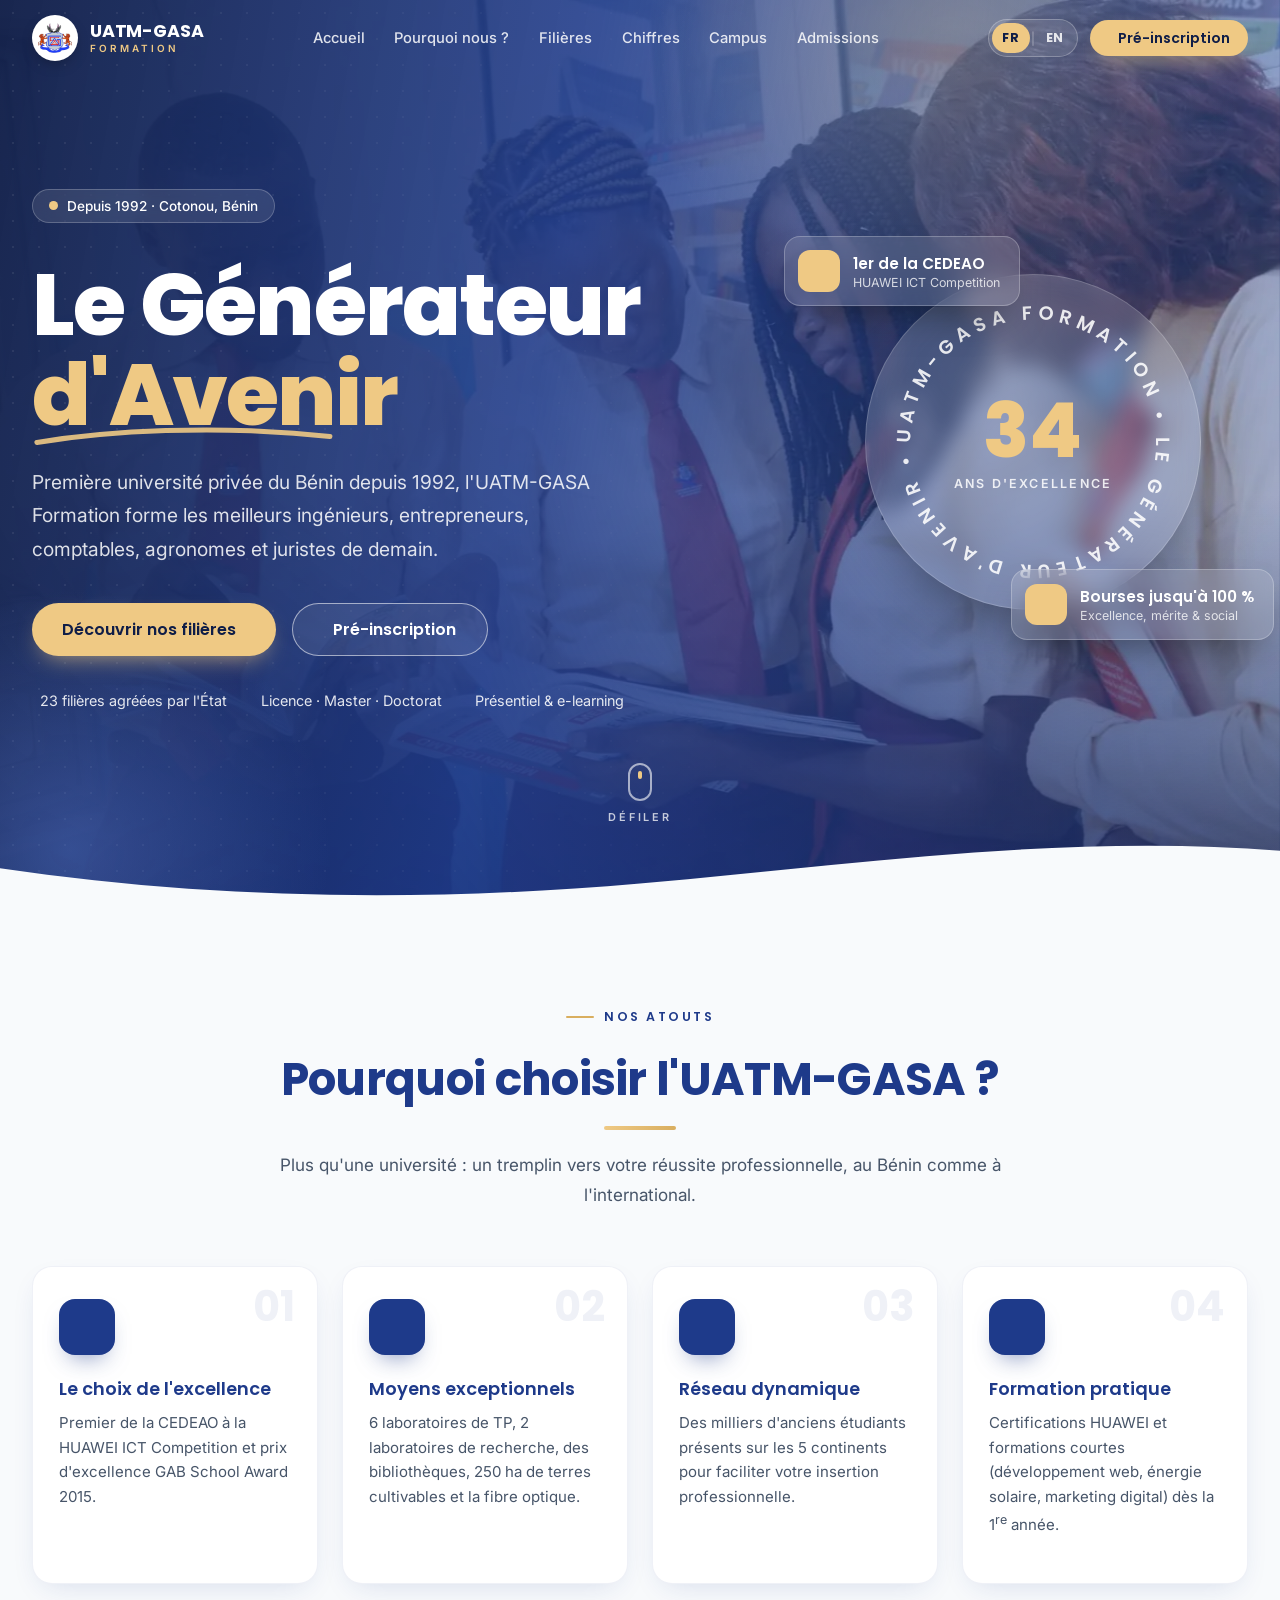
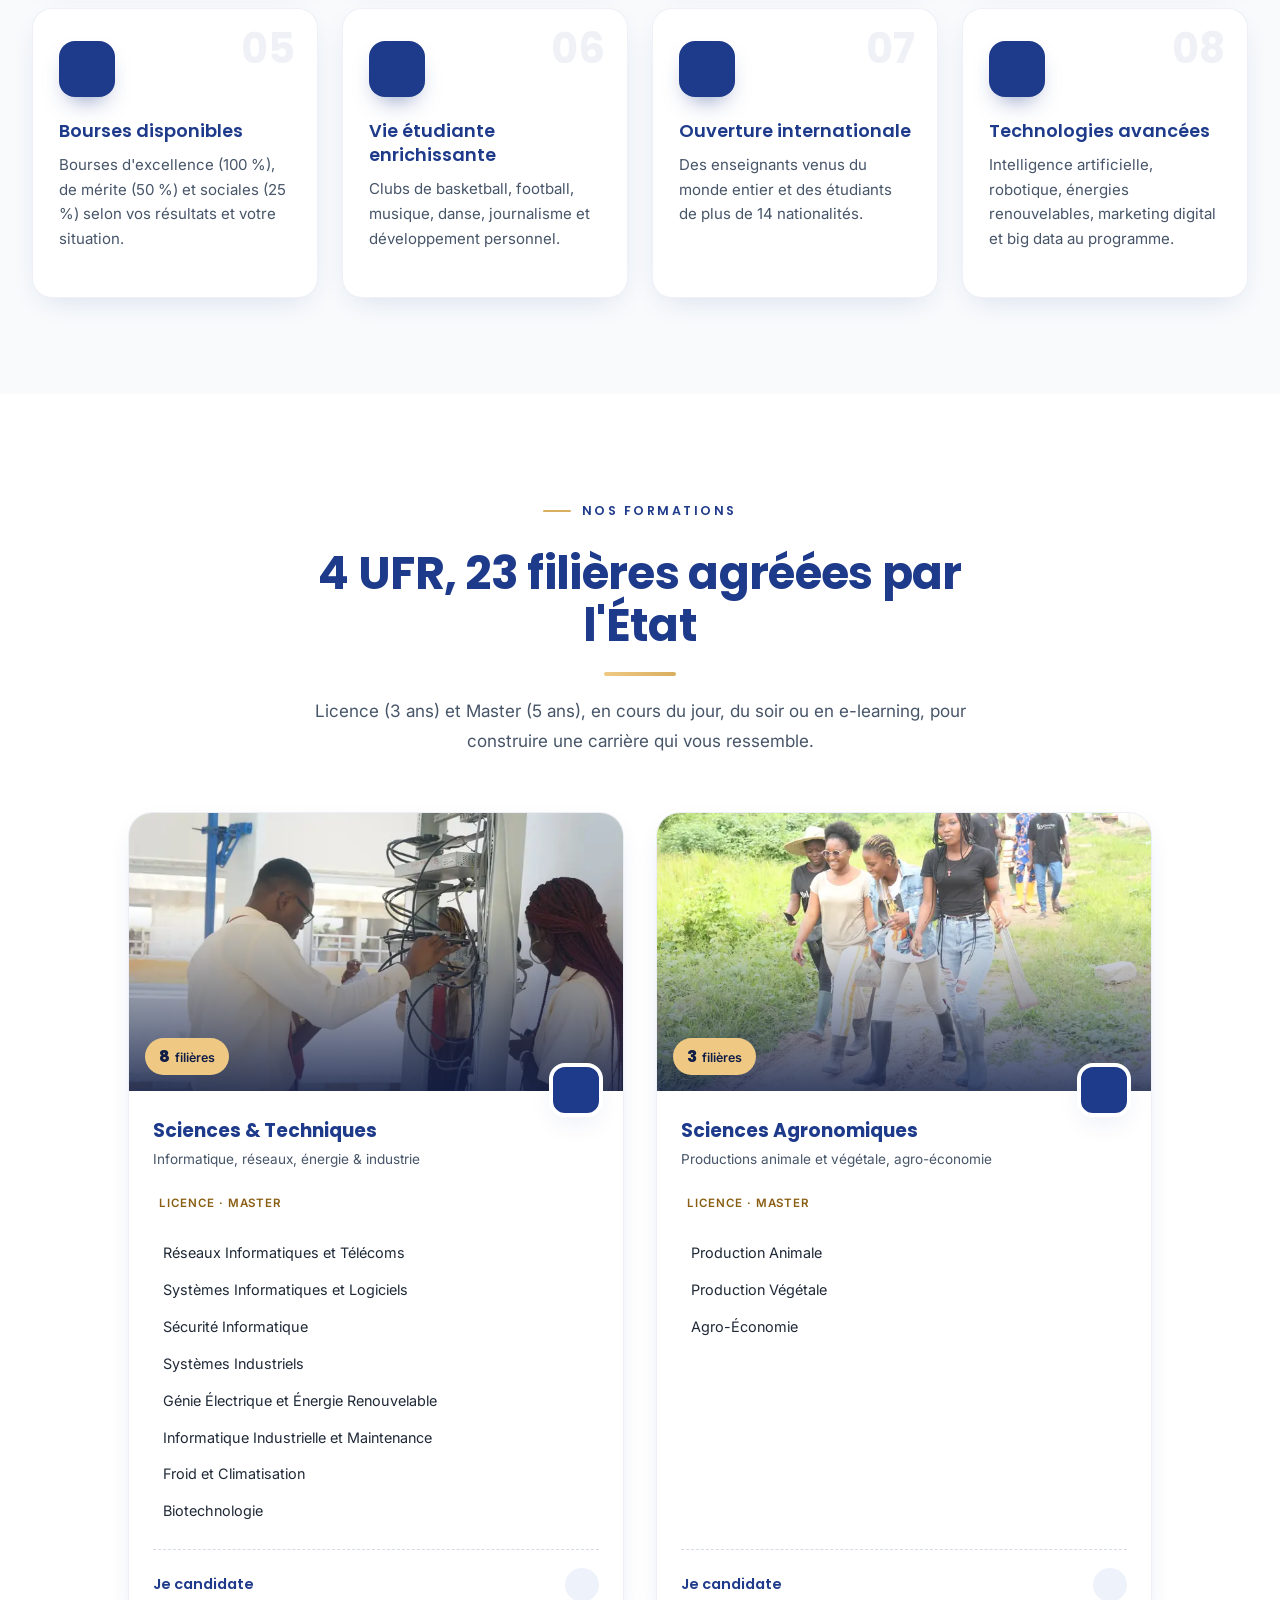
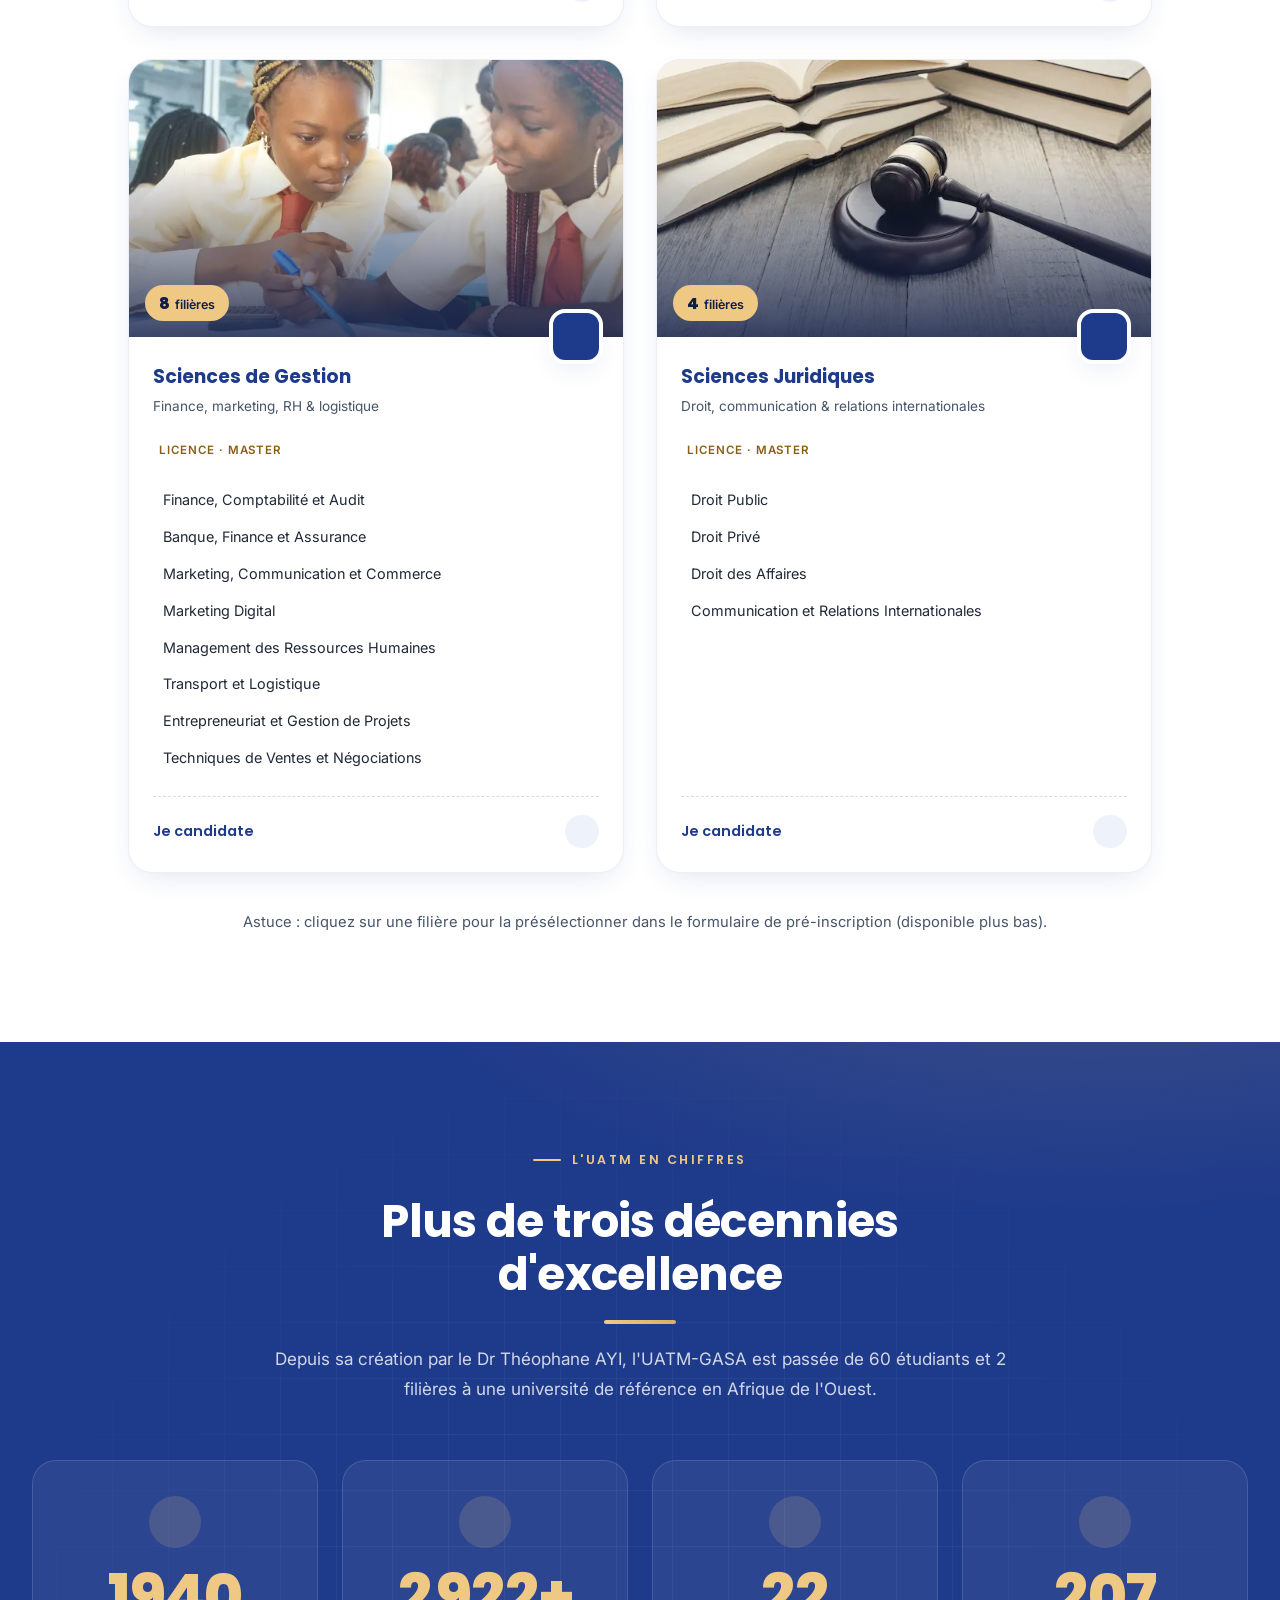
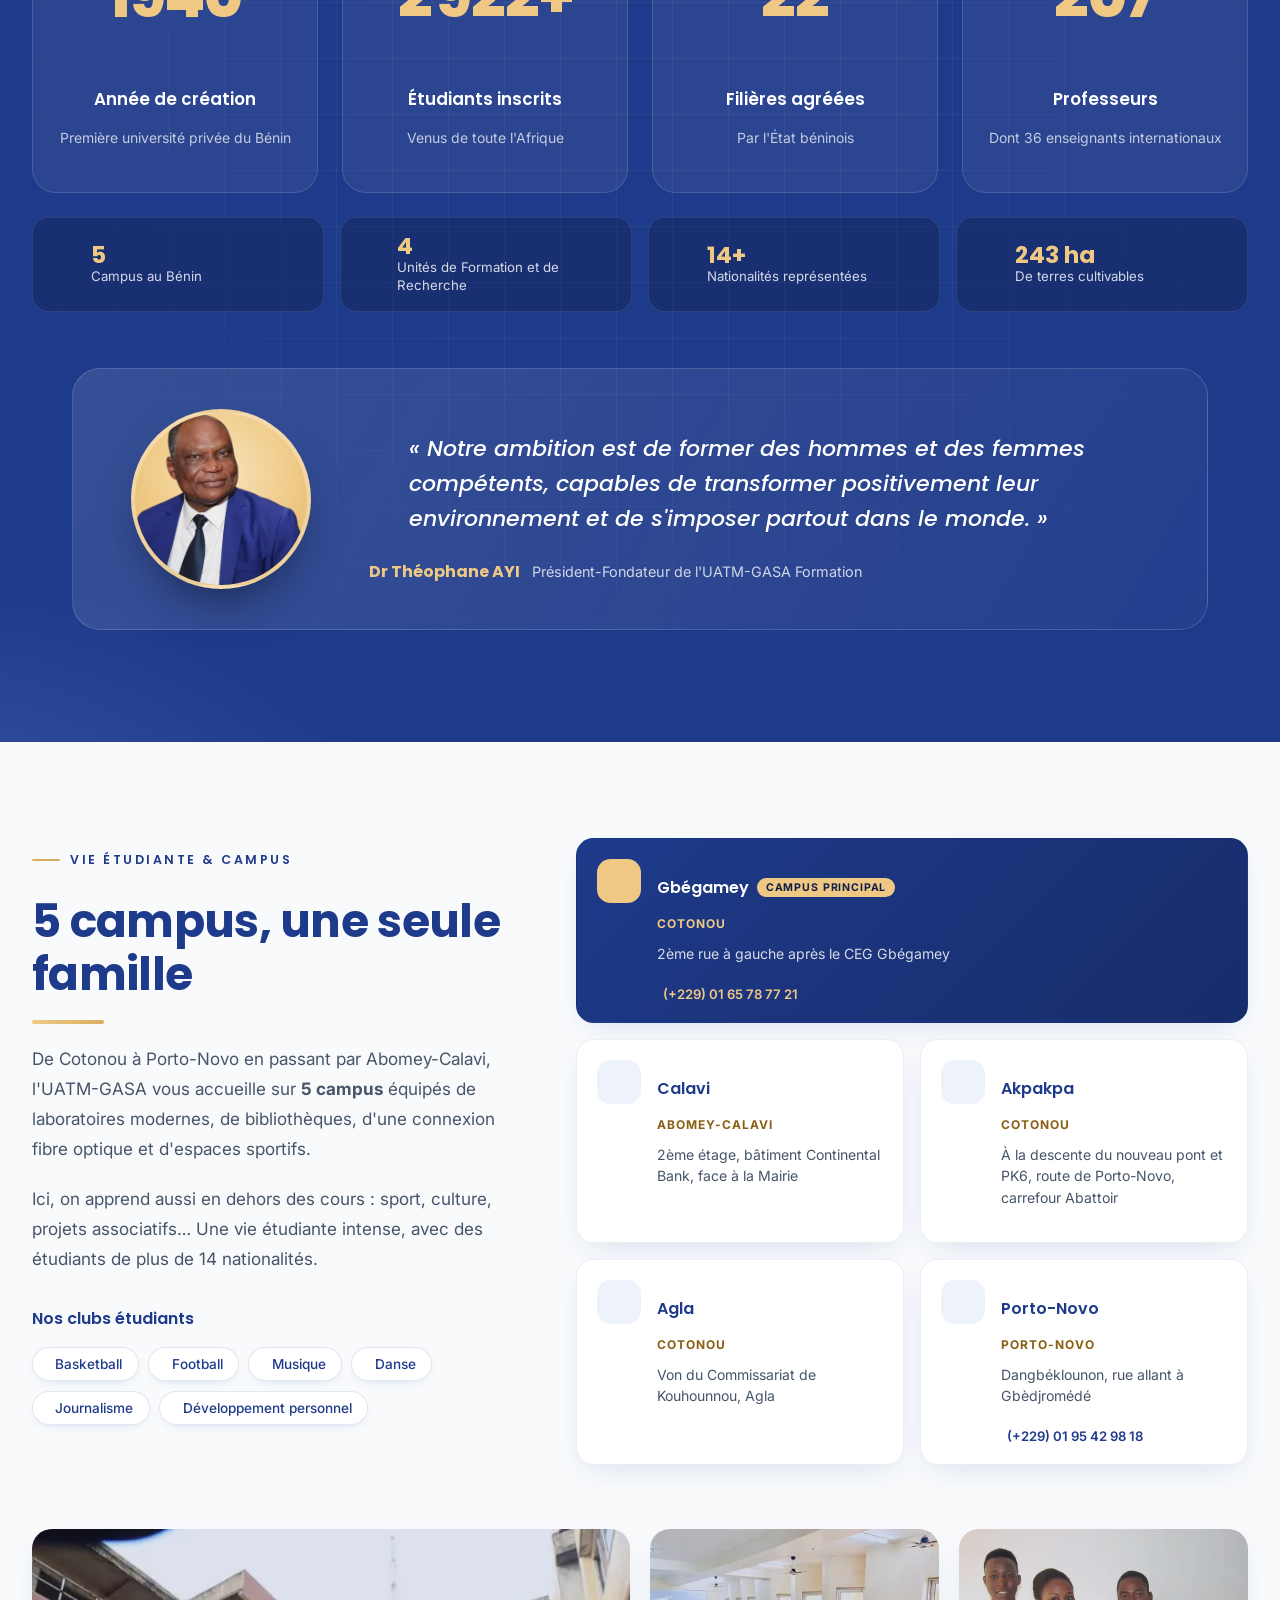
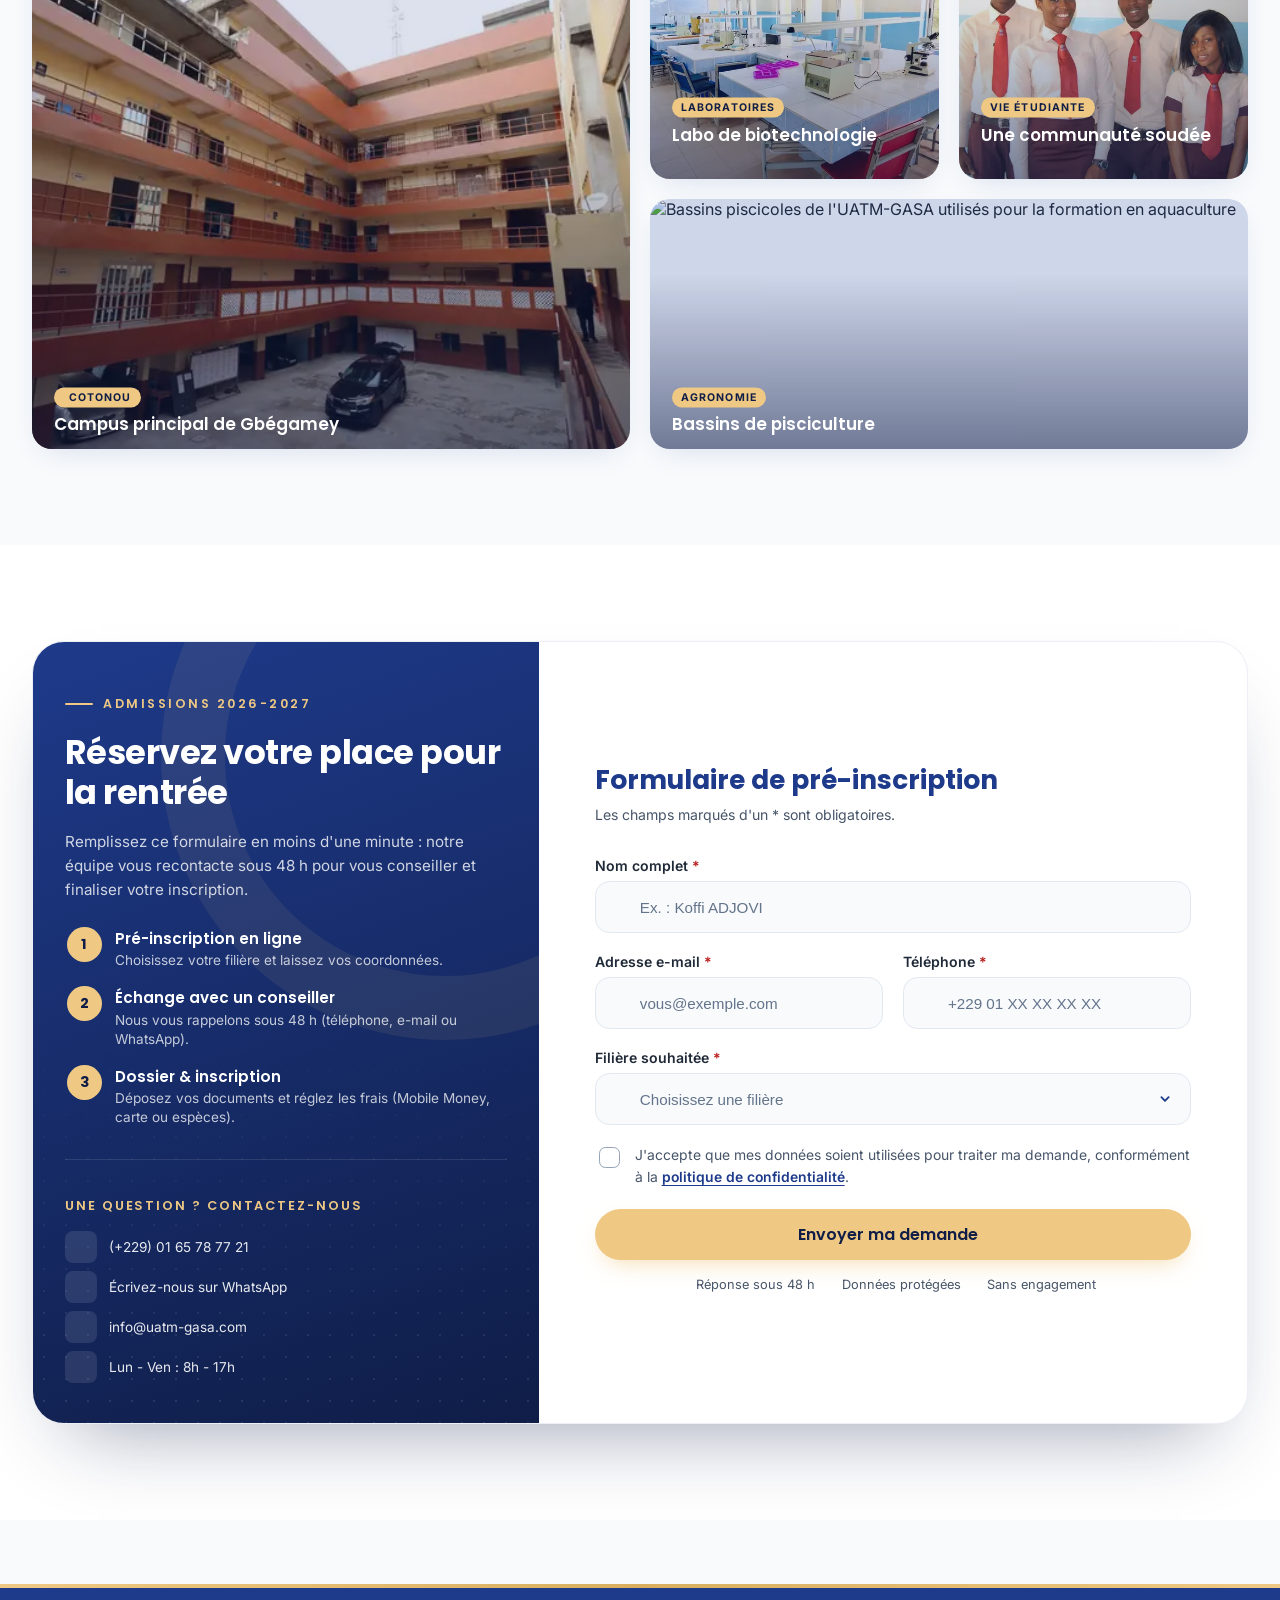
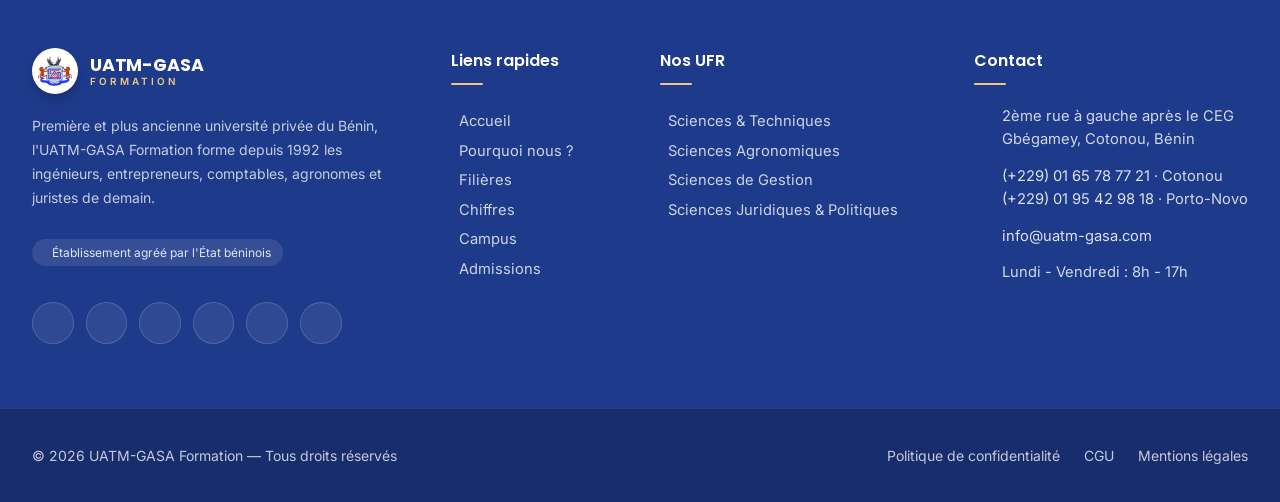
==== commit dd8eb62f: "feat: section admissions finalisee et formulaire pret" ====
--- a/index.html
+++ b/index.html
@@ -584,6 +584,186 @@
             </div>
         </section>
 
+        <!-- =====================================================================
+         SECTION ADMISSIONS (PRÉ-INSCRIPTION)
+         ===================================================================== -->
+        <section id="admissions" class="section-admissions">
+            <div class="container-x">
+                
+                <div class="admission-panel">
+                
+                <!-- Colonne gauche : Informations -->
+                <div class="admission-info">
+                    <p class="eyebrow eyebrow--light">Admissions 2026-2027</p>
+                    <h2 class="section-title section-title--light">Réservez votre place pour la rentrée</h2>
+                    <p class="admission-text">Remplissez ce formulaire en moins d'une minute : notre équipe vous recontacte sous 48 h pour vous conseiller et finaliser votre inscription.</p>
+
+                    <ol class="admission-steps">
+                    <li class="step">
+                        <span class="step-num">1</span>
+                        <div>
+                        <strong>Pré-inscription en ligne</strong>
+                        <p>Choisissez votre filière et laissez vos coordonnées.</p>
+                        </div>
+                    </li>
+                    <li class="step">
+                        <span class="step-num">2</span>
+                        <div>
+                        <strong>Échange avec un conseiller</strong>
+                        <p>Nous vous rappelons sous 48 h (téléphone, e-mail ou WhatsApp).</p>
+                        </div>
+                    </li>
+                    <li class="step">
+                        <span class="step-num">3</span>
+                        <div>
+                        <strong>Dossier &amp; inscription</strong>
+                        <p>Déposez vos documents et réglez les frais (Mobile Money, carte ou espèces).</p>
+                        </div>
+                    </li>
+                    </ol>
+
+                    <div class="admission-contact">
+                    <p class="contact-title">Une question ? Contactez-nous</p>
+                    <div class="contact-list">
+                        <a href="tel:+2290165787721" class="contact-line"><i class="fa-solid fa-phone"></i>(+229) 01 65 78 77 21</a>
+                        <a href="https://wa.me/2290165787721" target="_blank" rel="noopener noreferrer" class="contact-line"><i class="fa-brands fa-whatsapp"></i>Écrivez-nous sur WhatsApp</a>
+                        <a href="mailto:info@uatm-gasa.com" class="contact-line"><i class="fa-solid fa-envelope"></i>info@uatm-gasa.com</a>
+                        <p class="contact-line"><i class="fa-solid fa-clock"></i>Lun - Ven : 8h - 17h</p>
+                    </div>
+                    </div>
+                </div>
+
+                <!-- Colonne droite : Formulaire -->
+                <div class="admission-form-wrap">
+                    <form id="preinscription-form" class="form-grid" novalidate>
+                    
+                    <div>
+                        <h3 class="form-title">Formulaire de pré-inscription</h3>
+                        <p class="form-subtitle">Les champs marqués d'un * sont obligatoires.</p>
+                    </div>
+
+                    <div class="form-alert" role="alert" hidden data-form-alert>
+                        <i class="fa-solid fa-triangle-exclamation"></i>
+                        <span data-form-alert-text></span>
+                    </div>
+
+                    <div class="field">
+                        <label for="f-name">Nom complet <span class="req">*</span></label>
+                        <div class="input-wrap">
+                        <i class="fa-solid fa-user"></i>
+                        <input id="f-name" name="name" type="text" class="input" autocomplete="name" required minlength="2" maxlength="80" placeholder="Ex. : Koffi ADJOVI">
+                        </div>
+                        <p class="field-error" id="err-name"></p>
+                    </div>
+
+                    <div class="form-row">
+                        <div class="field">
+                        <label for="f-email">Adresse e-mail <span class="req">*</span></label>
+                        <div class="input-wrap">
+                            <i class="fa-solid fa-envelope"></i>
+                            <input id="f-email" name="email" type="email" class="input" autocomplete="email" inputmode="email" required maxlength="120" placeholder="vous@exemple.com">
+                        </div>
+                        <p class="field-error" id="err-email"></p>
+                        </div>
+                        <div class="field">
+                        <label for="f-phone">Téléphone <span class="req">*</span></label>
+                        <div class="input-wrap">
+                            <i class="fa-solid fa-phone"></i>
+                            <input id="f-phone" name="phone" type="tel" class="input" autocomplete="tel" inputmode="tel" required maxlength="22" placeholder="+229 01 XX XX XX XX">
+                        </div>
+                        <p class="field-error" id="err-phone"></p>
+                        </div>
+                    </div>
+
+                    <div class="field">
+                        <label for="f-program">Filière souhaitée <span class="req">*</span></label>
+                        <div class="input-wrap">
+                        <i class="fa-solid fa-graduation-cap"></i>
+                        <select id="f-program" name="program" class="input" required>
+                            <option value="" disabled selected>Choisissez une filière</option>
+                            <optgroup label="Sciences &amp; Techniques">
+                            <option value="rit">Réseaux Informatiques et Télécommunications</option>
+                            <option value="sil">Systèmes Informatiques et Logiciels</option>
+                            <option value="sec">Sécurité Informatique</option>
+                            <option value="si">Systèmes Industriels</option>
+                            <option value="geer">Génie Électrique et Énergie Renouvelable</option>
+                            <option value="iim">Informatique Industrielle et Maintenance</option>
+                            <option value="fc">Froid et Climatisation</option>
+                            <option value="bio">Biotechnologie</option>
+                            </optgroup>
+                            <optgroup label="Sciences Agronomiques">
+                            <option value="pa">Production Animale</option>
+                            <option value="pv">Production Végétale</option>
+                            <option value="ae">Agro-Économie</option>
+                            </optgroup>
+                            <optgroup label="Sciences de Gestion">
+                            <option value="fca">Finance, Comptabilité et Audit</option>
+                            <option value="bfa">Banque, Finance et Assurance</option>
+                            <option value="mcc">Marketing, Communication et Commerce</option>
+                            <option value="md">Marketing Digital</option>
+                            <option value="mrh">Management des Ressources Humaines</option>
+                            <option value="tl">Transport et Logistique</option>
+                            <option value="egp">Entrepreneuriat et Gestion de Projets</option>
+                            <option value="tvn">Techniques de Ventes et Négociations</option>
+                            </optgroup>
+                            <optgroup label="Sciences Juridiques &amp; Politiques">
+                            <option value="dpu">Droit Public</option>
+                            <option value="dpr">Droit Privé</option>
+                            <option value="daf">Droit des Affaires</option>
+                            <option value="cri">Communication et Relations Internationales</option>
+                            </optgroup>
+                        </select>
+                        </div>
+                        <p class="field-error" id="err-program"></p>
+                    </div>
+
+                    <div class="field">
+                        <label class="check" for="f-consent">
+                        <input id="f-consent" name="consent" type="checkbox" required>
+                        <span>J'accepte que mes données soient utilisées pour traiter ma demande, conformément à la <a href="politique-confidentialite.html">politique de confidentialité</a>.</span>
+                        </label>
+                        <p class="field-error" id="err-consent"></p>
+                    </div>
+
+                    <!-- Pot de miel anti-spam -->
+                    <div class="hp-field">
+                        <label for="f-website">Website</label>
+                        <input id="f-website" name="website" type="text" tabindex="-1" autocomplete="off">
+                    </div>
+
+                    <div>
+                        <button type="submit" class="btn btn-gold btn-lg btn-full" data-submit>
+                        <span data-submit-label>Envoyer ma demande</span>
+                        <i class="fa-solid fa-paper-plane" data-submit-icon></i>
+                        </button>
+                        <p class="form-reassurance">
+                        <span><i class="fa-solid fa-clock"></i> Réponse sous 48 h</span>
+                        <span><i class="fa-solid fa-lock"></i> Données protégées</span>
+                        <span><i class="fa-solid fa-circle-check"></i> Sans engagement</span>
+                        </p>
+                    </div>
+                    </form>
+
+                    <!-- Message de succès -->
+                    <div class="form-success" hidden role="status" tabindex="-1" data-form-success>
+                    <span class="success-icon"><i class="fa-solid fa-circle-check"></i></span>
+                    <h3 class="form-title mt-6">Demande envoyée avec succès !</h3>
+                    <p class="success-message" data-success-message></p>
+                    <div class="success-actions">
+                        <a href="#" target="_blank" rel="noopener noreferrer" class="btn btn-whatsapp" data-whatsapp-link>
+                        <i class="fa-brands fa-whatsapp"></i> Accélérer via WhatsApp
+                        </a>
+                        <button type="button" class="btn btn-outline" data-form-reset>
+                        <i class="fa-solid fa-rotate"></i> Nouvelle demande
+                        </button>
+                    </div>
+                    </div>
+
+                </div>
+                </div>
+            </div>
+        </section>
+
   </main>
 
   <!-- =====================================================================
--- a/style.css
+++ b/style.css
@@ -46,6 +46,10 @@
 
 * {
   box-sizing: border-box;
+}
+
+[hidden] {
+  display: none !important;
 }
 
 a {
@@ -1941,4 +1945,365 @@
 .js-anim .campus-list > :nth-child(2) { transition-delay: 0.1s; }
 .js-anim .campus-list > :nth-child(3) { transition-delay: 0.2s; }
 .js-anim .campus-list > :nth-child(4) { transition-delay: 0.3s; }
-.js-anim .campus-list > :nth-child(5) { transition-delay: 0.4s; }+.js-anim .campus-list > :nth-child(5) { transition-delay: 0.4s; }
+
+/* ==========================================================================
+   18. SECTION ADMISSIONS (PRÉ-INSCRIPTION)
+   ========================================================================== */
+.section-admissions {
+  position: relative;
+  padding-block: 6rem;
+  background-color: #ffffff;
+}
+
+.admission-panel {
+  display: grid;
+  grid-template-columns: 1fr;
+  overflow: hidden;
+  border-radius: 2rem;
+  background: #fff;
+  border: 1px solid rgba(30, 58, 138, .08);
+  box-shadow: 0 40px 80px -40px rgba(15, 29, 71, .45);
+}
+@media (min-width: 1024px) {
+  .admission-panel { grid-template-columns: 5fr 7fr; }
+}
+
+/* --- COLONNE GAUCHE (BLEUE) --- */
+.admission-info {
+  position: relative;
+  isolation: isolate;
+  overflow: hidden;
+  padding: 2.5rem 1.6rem;
+  color: #fff;
+  background: linear-gradient(160deg, var(--primary) 0%, var(--primary-900) 100%);
+}
+.admission-info::before {
+  content: '';
+  position: absolute;
+  z-index: -1;
+  top: -170px; right: -190px;
+  width: 440px; height: 440px;
+  border-radius: 50%;
+  border: 64px solid rgba(239, 201, 132, .08);
+}
+.admission-info::after {
+  content: '';
+  position: absolute;
+  z-index: -1;
+  inset: 0;
+  background-image: radial-gradient(rgba(255, 255, 255, .1) 1px, transparent 1px);
+  background-size: 22px 22px;
+  -webkit-mask-image: linear-gradient(0deg, #000, transparent 55%);
+  mask-image: linear-gradient(0deg, #000, transparent 55%);
+}
+@media (min-width: 640px) { .admission-info { padding: 2.5rem 2rem; } }
+
+.admission-info .section-title {
+  font-size: 1.85rem; /* Réduit la taille du titre */
+  line-height: 1.2;
+  margin-top: 0.5rem;
+}
+
+/* Sur mobile, on l'adapte encore un peu */
+@media (min-width: 640px) {
+  .admission-info .section-title {
+    font-size: 2.1rem;
+  }
+}
+
+/* On réduit la taille du texte général */
+.admission-text {
+  margin-top: 1rem;
+  font-size: 0.95rem;
+  line-height: 1.6;
+  color: rgba(255, 255, 255, .8);
+}
+
+/* Les étapes 1, 2, 3 : on réduit l'espace global */
+.admission-steps {
+  display: grid;
+  gap: 1rem; 
+  margin-top: 1.5rem;
+  margin-left: -2.4rem;
+}
+.step { 
+  display: flex; 
+  gap: 0.85rem; /* Espace réduit entre le rond et le texte */
+}
+.step-num {
+  display: grid;
+  place-items: center;
+  flex-shrink: 0;
+  width: 2.2rem;
+  height: 2.2rem;
+  border-radius: 999px;
+  background: var(--gold);
+  color: var(--primary-900);
+  font-family: 'Poppins', sans-serif;
+  font-weight: 700;
+  font-size: 0.9rem;
+}
+.step strong {
+  display: block;
+  font-family: 'Poppins', sans-serif;
+  font-weight: 600;
+  font-size: 0.95rem; /* Taille réduite */
+  color: #fff;
+  margin-bottom: 0.1rem;
+}
+.step p {
+  margin: 0;
+  font-size: 0.85rem; /* Taille réduite */
+  line-height: 1.4;
+  color: rgba(255, 255, 255, .75);
+}
+
+/* Le bloc contact : on réduit drastiquement les espaces */
+.admission-contact {
+  margin-top: 2rem;
+  padding-top: 1.5rem;
+  border-top: 1px solid rgba(255, 255, 255, .1);
+}
+.contact-title {
+  font-family: 'Poppins', sans-serif;
+  font-size: 0.8rem;
+  font-weight: 600;
+  letter-spacing: .15em;
+  text-transform: uppercase;
+  color: var(--gold);
+}
+.contact-list {
+  display: grid;
+  gap: 0.5rem; 
+  margin-top: 1rem;
+}
+.contact-line {
+  display: flex;
+  align-items: center;
+  gap: 0.75rem;
+  font-size: 0.85rem; /* Taille réduite */
+  color: rgba(255, 255, 255, .9);
+  transition: color .25s ease;
+}
+
+/* On enlève la marge par défaut du paragraphe pour qu'il soit aligné comme les liens */
+p.contact-line {
+  margin: 0;
+}
+
+/* On s'assure que les icônes font la même taille partout */
+.contact-line i {
+  width: 2rem;
+  height: 2rem;
+  font-size: 0.9rem;
+}
+
+a.contact-line:hover { color: var(--gold); }
+.contact-line i {
+  display: grid;
+  place-items: center;
+  flex-shrink: 0;
+  width: 2rem; /* Ronds d'icônes plus petits */
+  height: 2rem;
+  border-radius: 0.5rem;
+  background: rgba(255, 255, 255, .1);
+  color: var(--gold);
+  font-size: 0.85rem;
+}
+
+/* --- COLONNE DROITE (FORMULAIRE) --- */
+.admission-form-wrap {
+  padding: 2.5rem 1.4rem;
+  display: flex;
+  flex-direction: column;
+  justify-content: center;
+}
+@media (min-width: 640px) { .admission-form-wrap { padding: 3rem; } }
+@media (min-width: 1024px) { .admission-form-wrap { padding: 3.5rem; } }
+
+.form-grid {
+  display: grid;
+  gap: 1.25rem;
+  width: 100%;
+}
+
+.form-title {
+  font-size: clamp(1.35rem, 2.5vw, 1.65rem);
+  font-weight: 700;
+  color: var(--primary);
+}
+.form-subtitle {
+  margin-top: .35rem;
+  font-size: .88rem;
+  color: var(--muted);
+}
+
+.field label:not(.check) {
+  display: block;
+  margin-bottom: .45rem;
+  font-size: .88rem;
+  font-weight: 600;
+  color: var(--ink);
+}
+.req { color: #B91C1C; }
+
+.input-wrap { position: relative; }
+.input-wrap > i {
+  position: absolute;
+  top: 50%;
+  left: 1rem;
+  font-size: .9rem;
+  color: #64748B;
+  transform: translateY(-50%);
+  pointer-events: none;
+  transition: color .25s ease;
+}
+.input {
+  width: 100%;
+  height: 3.25rem;
+  padding: 0 1rem 0 2.75rem;
+  border-radius: .9rem;
+  border: 1.5px solid #E2E8F0;
+  background-color: var(--cream);
+  font-size: .95rem;
+  color: var(--ink);
+  appearance: none;
+  transition: border-color .25s ease, box-shadow .25s ease, background-color .25s ease;
+}
+.input::placeholder { color: #64748B; opacity: 1; }
+.input:hover { border-color: #CBD5E1; }
+.input:focus {
+  outline: none;
+  border-color: var(--primary);
+  background-color: #fff;
+  box-shadow: 0 0 0 4px rgba(30, 58, 138, .13);
+}
+.input-wrap:focus-within > i { color: var(--primary); }
+
+select.input {
+  padding-right: 2.75rem;
+  cursor: pointer;
+  background-image: url("data:image/svg+xml,%3Csvg xmlns='http://www.w3.org/2000/svg' viewBox='0 0 20 20' fill='%231E3A8A'%3E%3Cpath d='M5.3 7.3a1 1 0 0 1 1.4 0L10 10.6l3.3-3.3a1 1 0 1 1 1.4 1.4l-4 4a1 1 0 0 1-1.4 0l-4-4a1 1 0 0 1 0-1.4z'/%3E%3C/svg%3E");
+  background-repeat: no-repeat;
+  background-position: right 1rem center;
+  background-size: 18px;
+}
+select.input:invalid { color: #64748B; }
+select.input option { color: var(--ink); }
+
+.field.has-error .input { border-color: #DC2626; background-color: #FEF2F2; }
+.field.has-error .input-wrap > i { color: #DC2626; }
+.field.is-valid .input { border-color: #16A34A; }
+.field-error {
+  display: flex;
+  align-items: flex-start;
+  gap: .35rem;
+  margin-top: .4rem;
+  font-size: .8rem;
+  line-height: 1.4;
+  color: #B91C1C;
+}
+.field-error:empty { display: none; }
+
+.form-row {
+  display: grid;
+  gap: 1.25rem;
+  grid-template-columns: 1fr;
+}
+@media (min-width: 640px) {
+  .form-row { grid-template-columns: 1fr 1fr; }
+}
+
+.check {
+  display: flex;
+  align-items: flex-start;
+  gap: .75rem;
+  font-size: .87rem;
+  line-height: 1.55;
+  color: var(--muted);
+  cursor: pointer;
+}
+.check input {
+  display: grid;
+  place-items: center;
+  flex-shrink: 0;
+  width: 1.3rem;
+  height: 1.3rem;
+  margin-top: .12rem;
+  border-radius: .4rem;
+  border: 1.5px solid #94A3B8;
+  background: #fff;
+  cursor: pointer;
+  appearance: none;
+  transition: background-color .2s ease, border-color .2s ease;
+}
+.check input::after {
+  content: '';
+  width: .38rem;
+  height: .68rem;
+  margin-top: -2px;
+  border: solid var(--primary-900);
+  border-width: 0 2.5px 2.5px 0;
+  transform: rotate(45deg) scale(0);
+  transition: transform .2s var(--ease-out);
+}
+.check input:checked { background: var(--gold); border-color: var(--gold-dark); }
+.check input:checked::after { transform: rotate(45deg) scale(1); }
+.check a { font-weight: 600; color: var(--primary); text-decoration: underline; text-underline-offset: 3px; }
+.field.has-error .check input { border-color: #DC2626; }
+
+.hp-field { position: absolute !important; left: -9999px !important; width: 1px; height: 1px; overflow: hidden; }
+.btn-full { width: 100%; }
+.form-reassurance {
+  display: flex;
+  flex-wrap: wrap;
+  justify-content: center;
+  gap: .5rem 1.25rem;
+  margin-top: 1.1rem;
+  font-size: .8rem;
+  color: var(--muted);
+}
+.form-reassurance span { display: inline-flex; align-items: center; gap: .4rem; }
+.form-reassurance i { color: #16A34A; }
+
+.form-alert {
+  display: flex;
+  gap: .6rem;
+  padding: .85rem 1rem;
+  border-radius: .9rem;
+  background: #FEF2F2;
+  border: 1px solid #FECACA;
+  color: #991B1B;
+  font-size: .88rem;
+}
+
+.form-success { padding: 2rem 0 1rem; text-align: center; }
+.success-icon {
+  display: inline-grid;
+  place-items: center;
+  width: 5rem; height: 5rem;
+  border-radius: 50%;
+  background: #DCFCE7;
+  color: #16A34A;
+  font-size: 2.4rem;
+}
+.success-message { margin-top: .75rem; color: var(--muted); line-height: 1.7; }
+.success-actions { display: flex; flex-wrap: wrap; justify-content: center; gap: .75rem; margin-top: 2rem; }
+.btn-whatsapp { background-color: #25D366; color: #052E16; }
+.btn-whatsapp:hover { background-color: #1EBE5A; box-shadow: 0 16px 30px -14px rgba(37, 211, 102, .8); }
+.btn-outline { background-color: transparent; color: var(--primary); border: 1.5px solid var(--primary); }
+.btn-outline:hover { background-color: var(--primary); color: #fff; }
+
+/* ==========================================================================
+   19. ANIMATION D'APPARITION : FORMULAIRE
+   ========================================================================== */
+.js-anim .admission-info, .js-anim .admission-form-wrap {
+  opacity: 0;
+  transform: translateY(40px);
+  transition: opacity 1s var(--ease-out), transform 1s var(--ease-out);
+}
+.js-anim .admission-info.is-revealed, .js-anim .admission-form-wrap.is-revealed {
+  opacity: 1;
+  transform: translateY(0);
+}
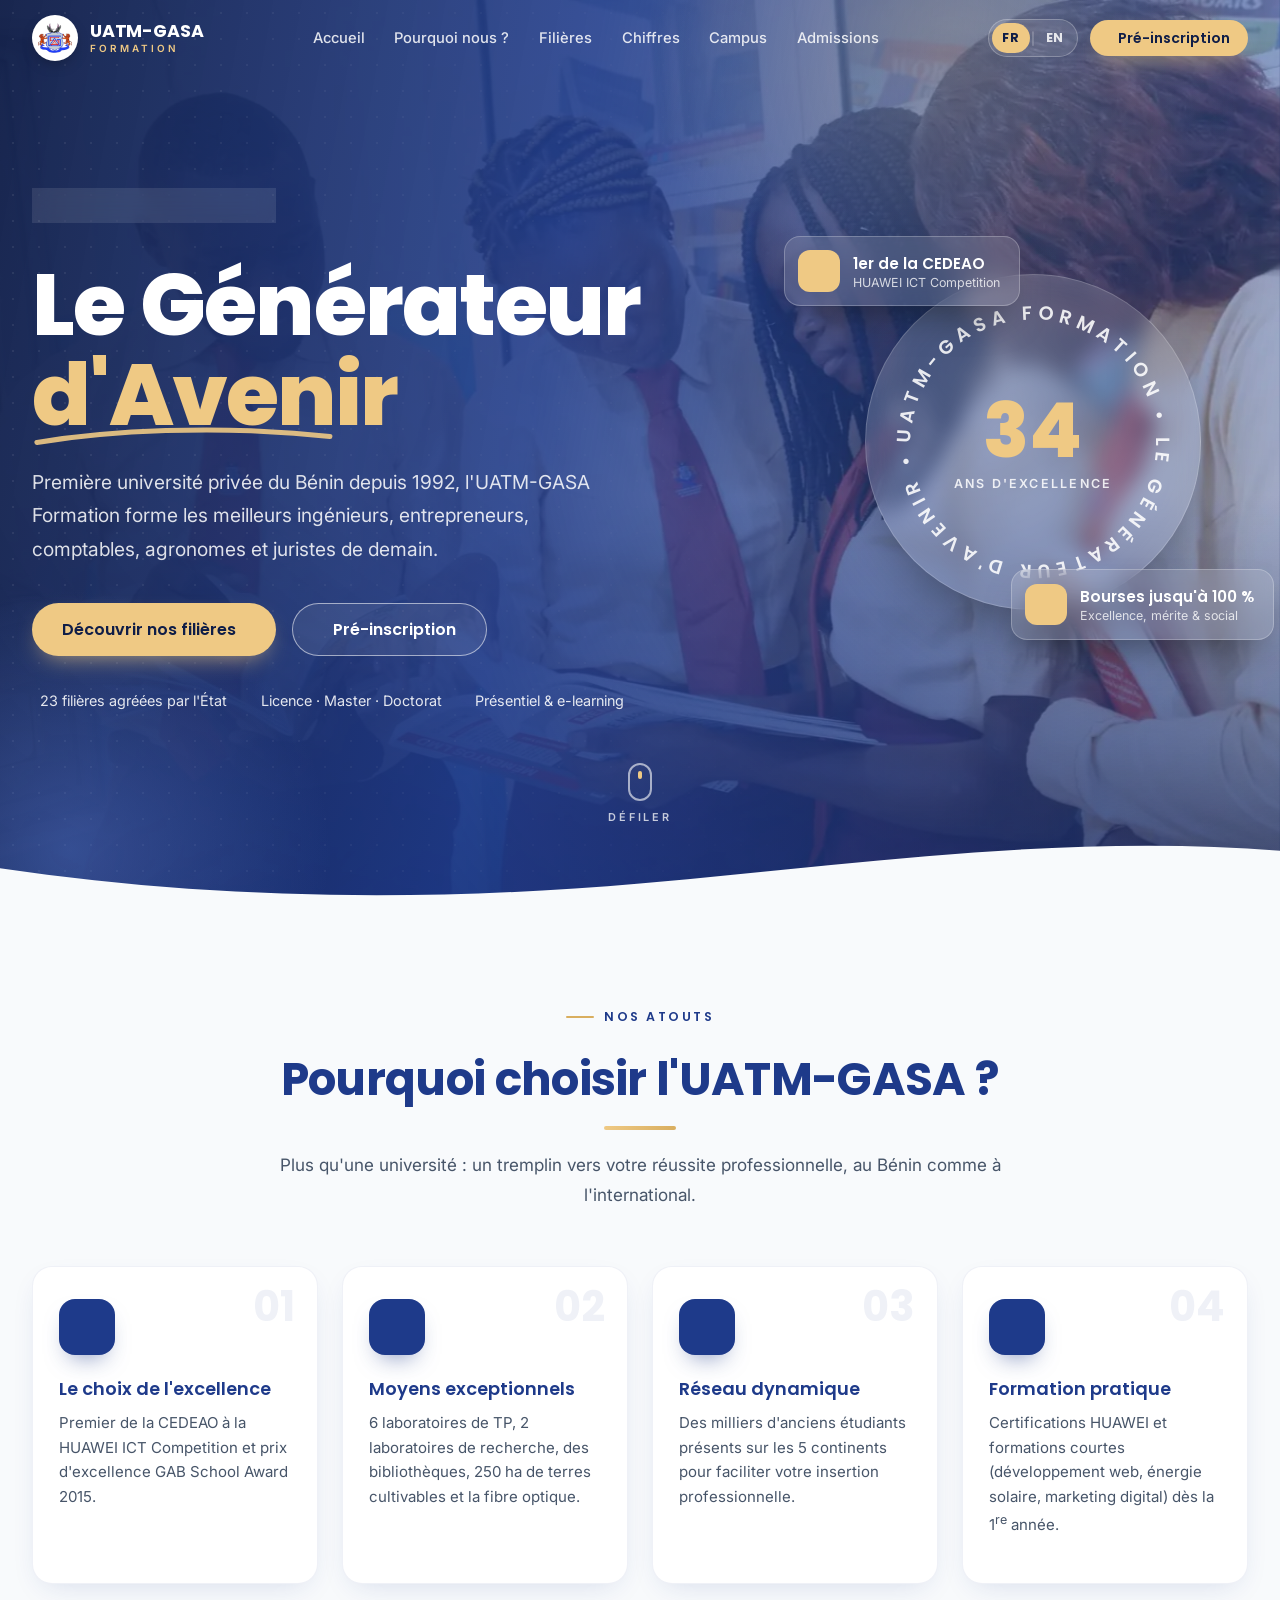
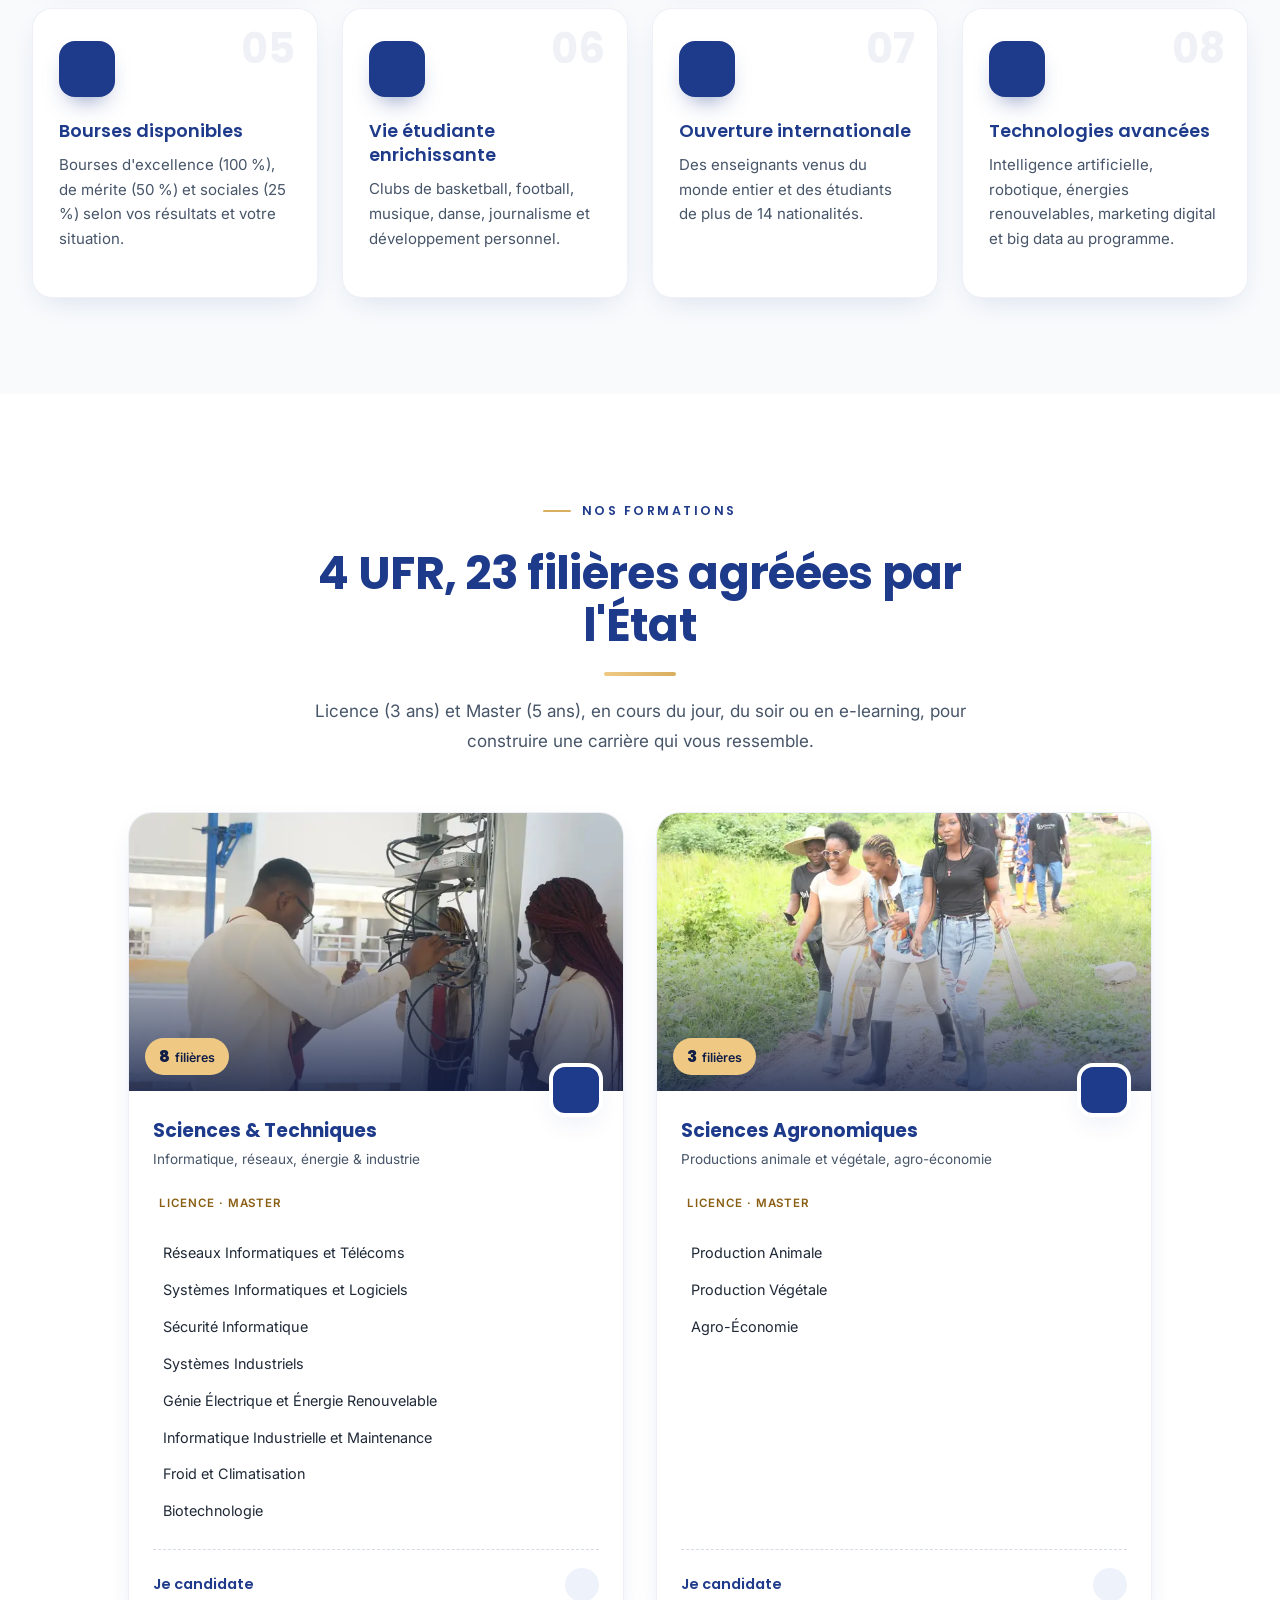
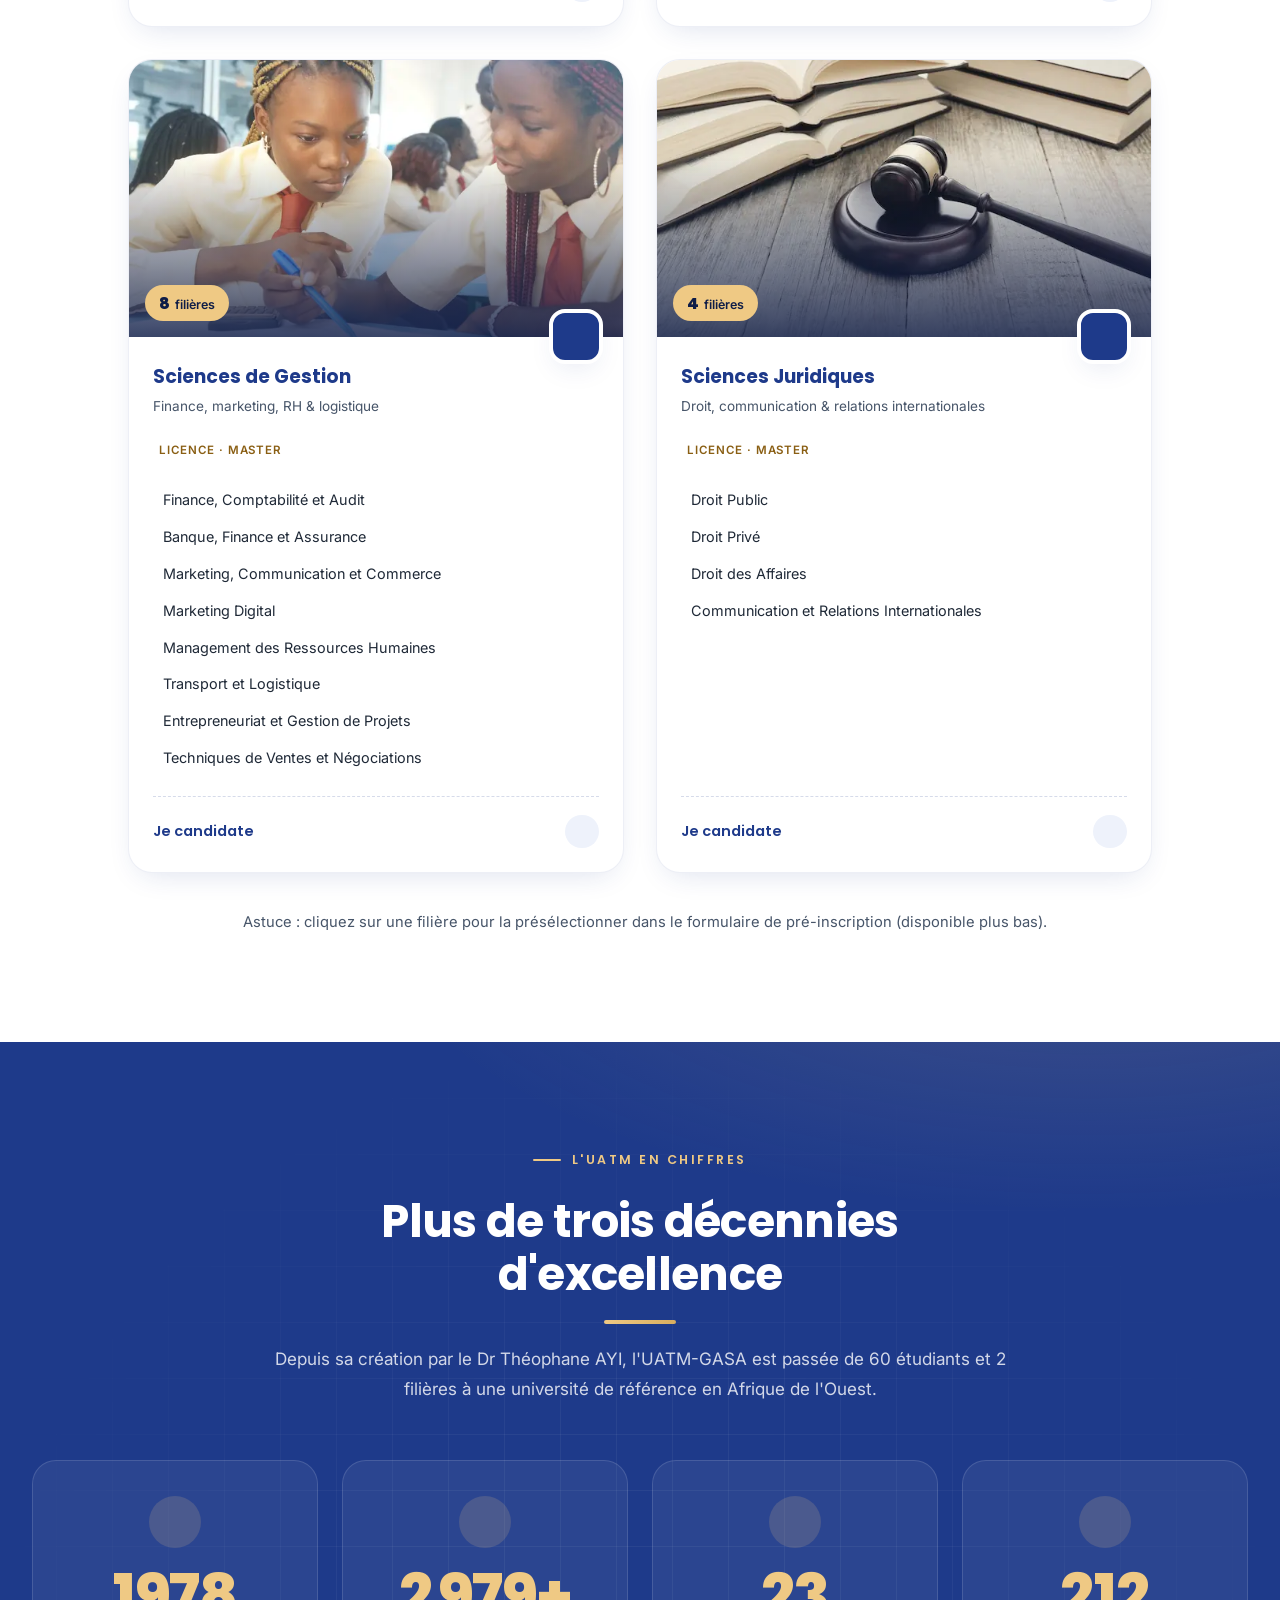
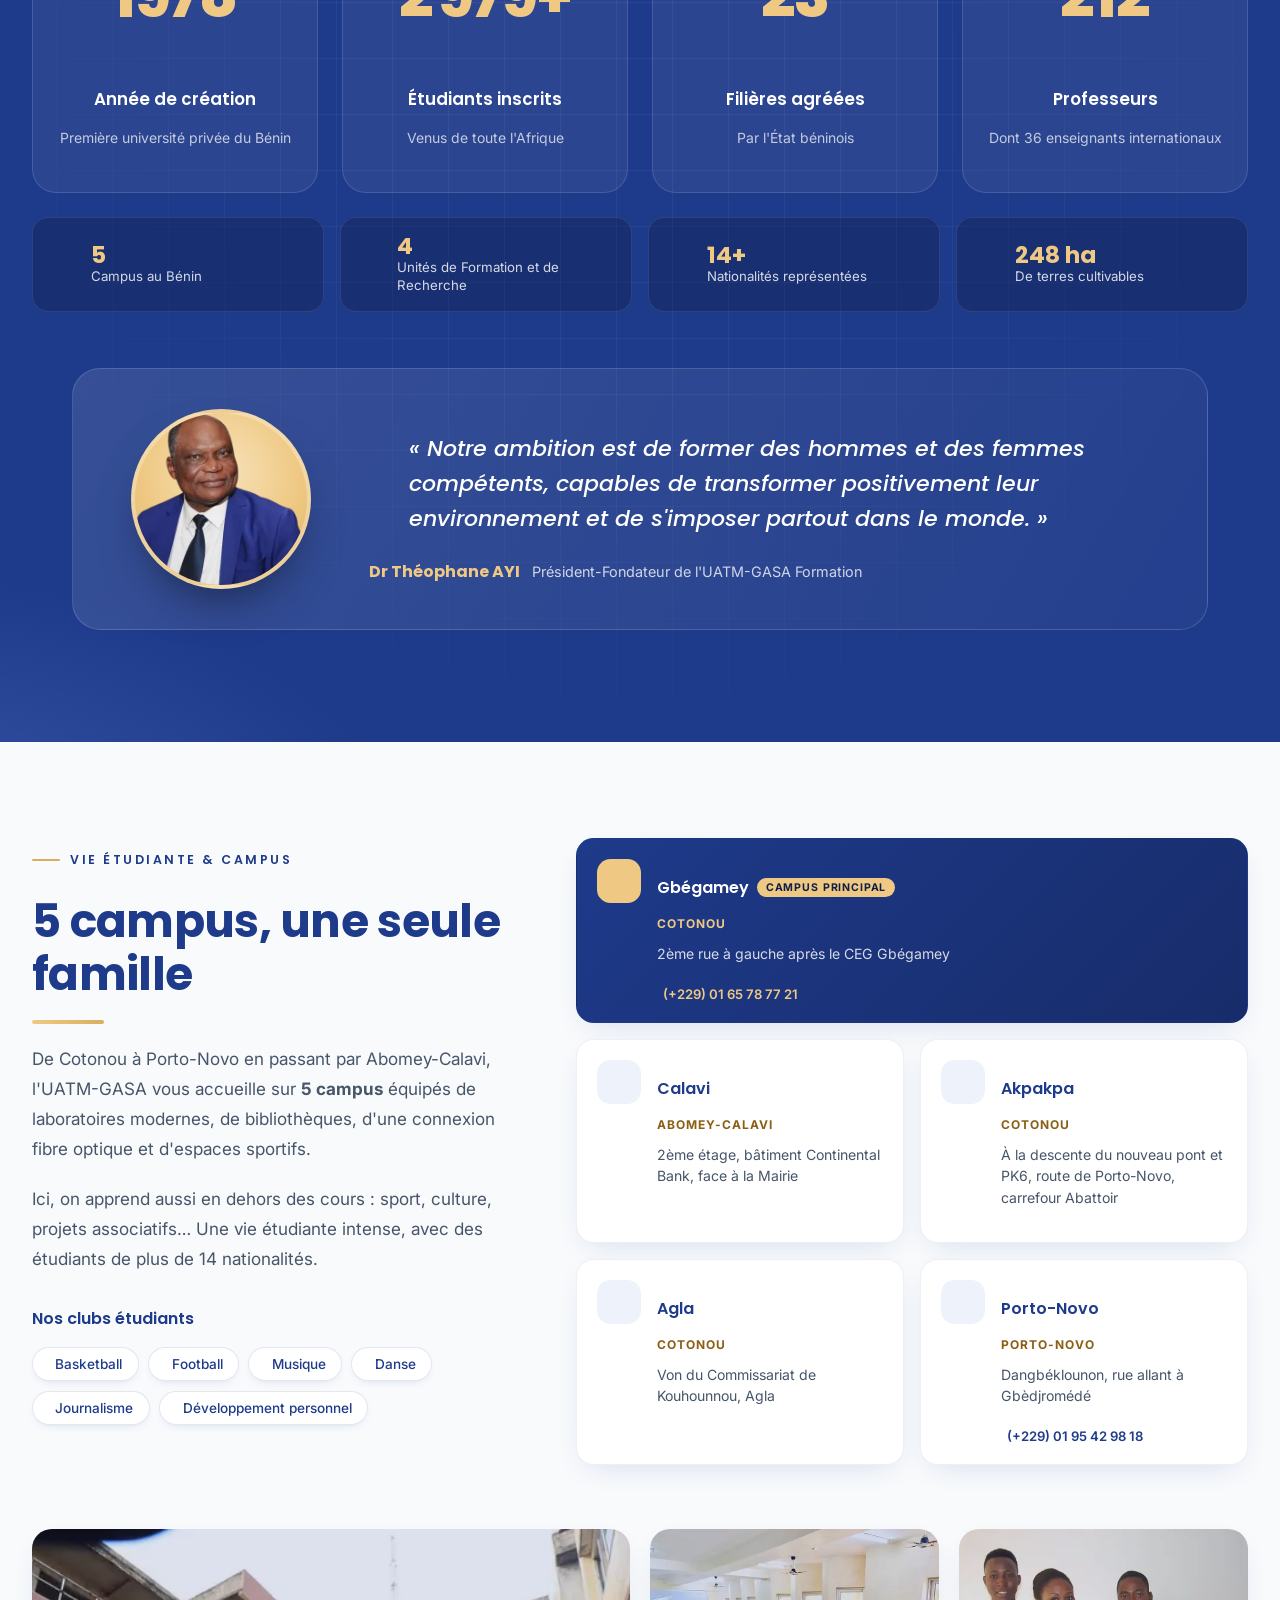
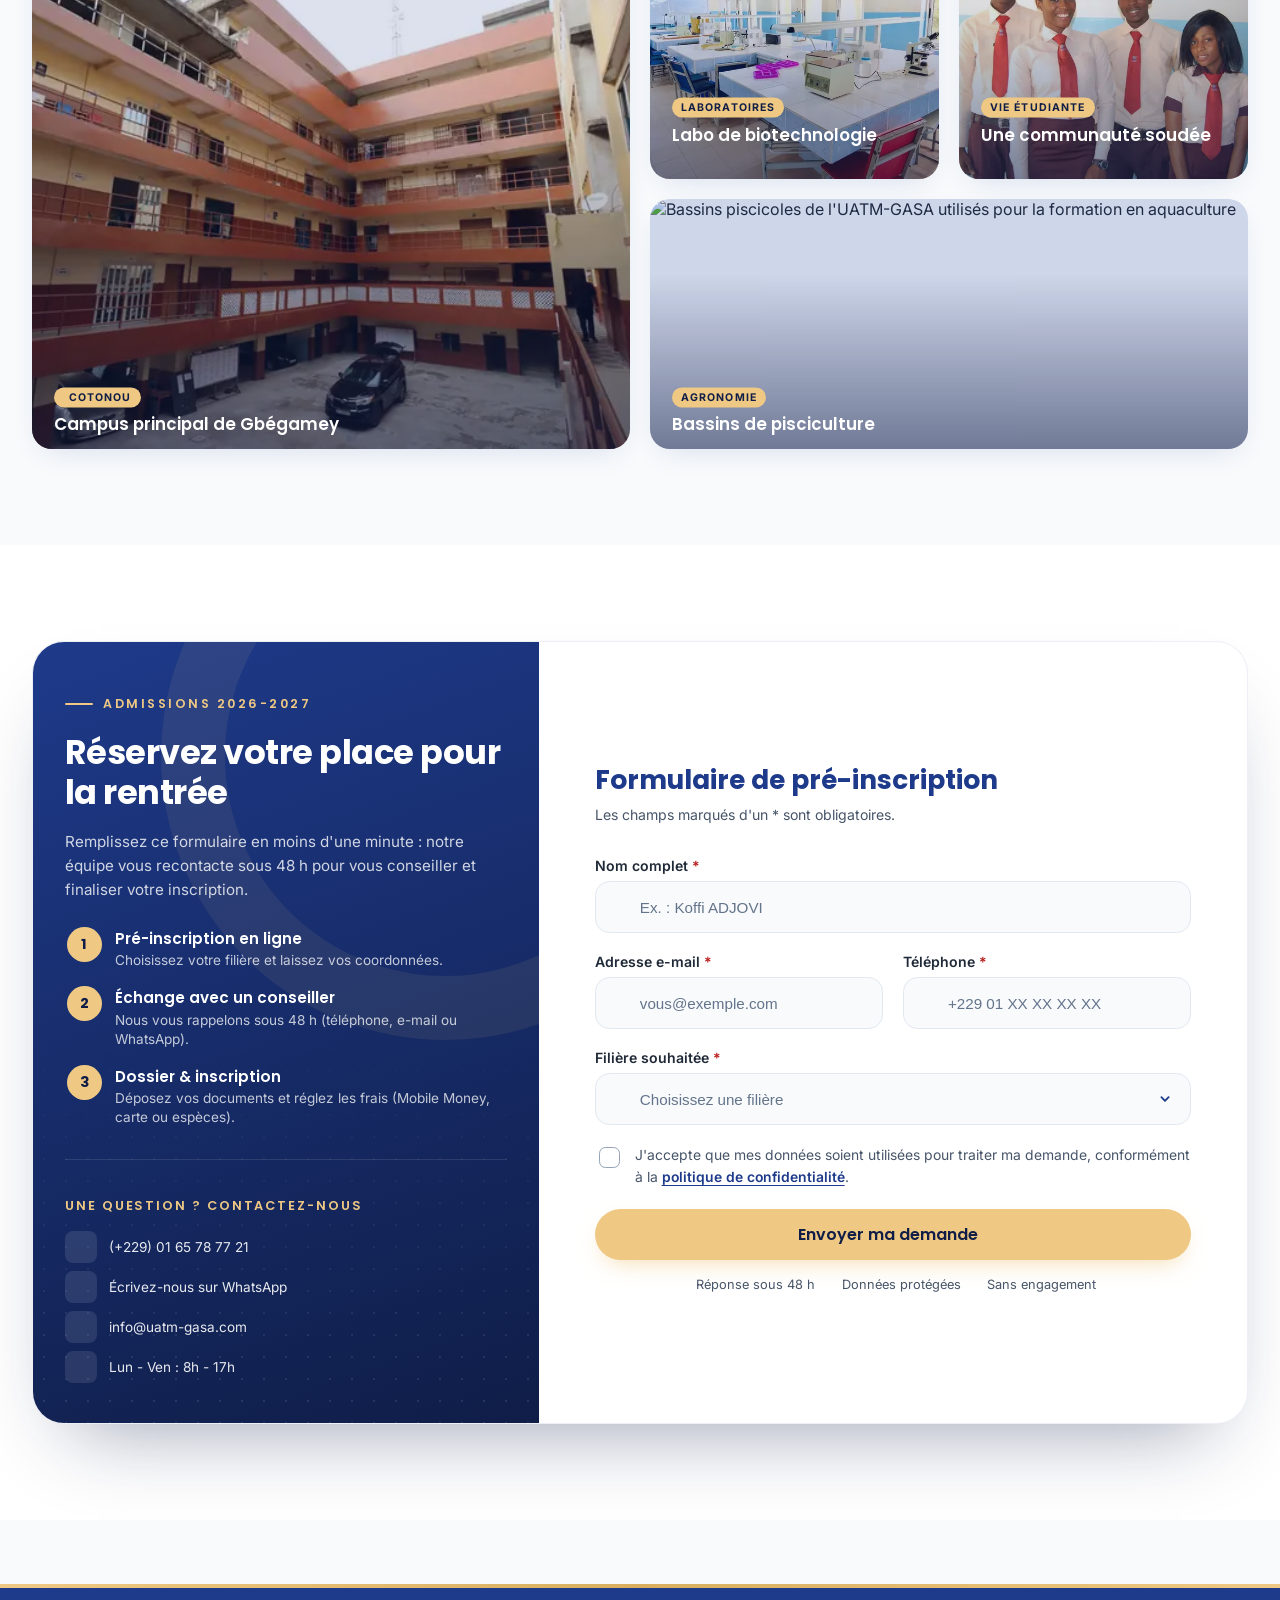
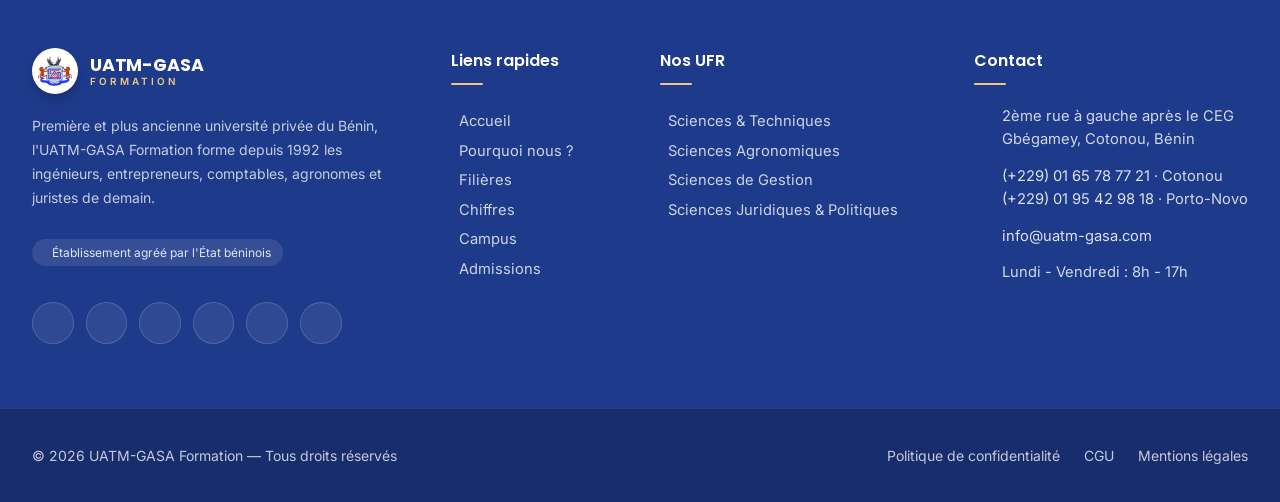
==== commit 141e1bff: "fix: ajout du bouton retour en haut sur toutes les pages" ====
--- a/index.html
+++ b/index.html
@@ -843,5 +843,14 @@
     </div>
   </footer>
 
+  <!-- Bouton retour en haut (anneau de progression) -->
+  <button type="button" class="back-to-top" data-back-to-top aria-label="Retour en haut de page">
+    <svg viewBox="0 0 52 52" aria-hidden="true" focusable="false">
+      <circle class="ring-bg" cx="26" cy="26" r="24"/>
+      <circle class="ring" cx="26" cy="26" r="24"/>
+    </svg>
+    <i class="fa-solid fa-arrow-up" aria-hidden="true"></i>
+  </button>
+
 </body>
 </html>
--- a/style.css
+++ b/style.css
@@ -981,6 +981,20 @@
   margin: 1.25rem auto 0;
   border-radius: 4px;
   background: linear-gradient(90deg, var(--gold) 0%, var(--gold-dark) 100%);
+  transform-origin: center;
+  /* On prépare la barre à s'animer */
+  transform: scaleX(0);
+  transition: transform 0.9s cubic-bezier(0.22, 1, 0.36, 1) 0.2s;
+}
+
+.title-bar--left {
+  margin-left: 0;
+  transform-origin: left;
+}
+
+/* Quand la section est révélée, la barre se dessine */
+.is-revealed .title-bar {
+  transform: scaleX(1);
 }
 
 .section-lead {
@@ -2306,4 +2320,484 @@
 .js-anim .admission-info.is-revealed, .js-anim .admission-form-wrap.is-revealed {
   opacity: 1;
   transform: translateY(0);
+}
+
+/* ==========================================================================
+   20. PAGES LÉGALES (CGU, MENTIONS, CONFIDENTIALITÉ)
+   ========================================================================== */
+body.legal-page {
+  background-color: var(--cream);
+}
+
+.hidden-mobile {
+  display: none;
+}
+@media (min-width: 640px) {
+  .hidden-mobile { display: inline; }
+}
+
+/* Bandeau supérieur (Hero des pages légales) */
+.legal-hero {
+  position: relative;
+  isolation: isolate;
+  overflow: hidden;
+  padding: calc(var(--header-h) + 3.25rem) 0 4.25rem;
+  color: #fff;
+  background:
+    radial-gradient(800px 400px at 90% 0%, rgba(239, 201, 132, .2), transparent 60%),
+    linear-gradient(160deg, var(--primary) 0%, var(--primary-900) 100%);
+}
+.legal-hero::after {
+  content: '';
+  position: absolute;
+  z-index: -1;
+  inset: 0;
+  background-image: radial-gradient(rgba(255, 255, 255, .12) 1px, transparent 1px);
+  background-size: 24px 24px;
+  -webkit-mask-image: linear-gradient(90deg, #000, transparent 70%);
+  mask-image: linear-gradient(90deg, #000, transparent 70%);
+}
+.legal-hero-icon {
+  position: absolute;
+  z-index: -1;
+  right: 5%;
+  bottom: -1.5rem;
+  display: none;
+  font-size: 9rem;
+  color: rgba(239, 201, 132, .1);
+  transform: rotate(-12deg);
+}
+@media (min-width: 1024px) {
+  .legal-hero-icon { display: block; }
+}
+
+.breadcrumb {
+  display: flex;
+  flex-wrap: wrap;
+  align-items: center;
+  gap: .55rem;
+  font-size: .85rem;
+  color: rgba(255, 255, 255, .72);
+}
+.breadcrumb a { transition: color .25s ease; }
+.breadcrumb a:hover { color: var(--gold); }
+.breadcrumb i { font-size: .65rem; color: var(--gold); }
+
+.legal-title {
+  margin-top: 1rem;
+  font-size: clamp(2rem, 5vw, 3.25rem);
+  font-weight: 700;
+  line-height: 1.15;
+  letter-spacing: -.015em;
+}
+.legal-subtitle {
+  margin-top: .9rem;
+  max-width: 42rem;
+  font-size: 1.05rem;
+  line-height: 1.7;
+  color: rgba(255, 255, 255, .82);
+}
+
+.legal-meta-area {
+  display: flex;
+  flex-wrap: wrap;
+  align-items: center;
+  gap: .75rem;
+  margin-top: 1.5rem;
+}
+.legal-meta, .legal-print {
+  display: inline-flex;
+  align-items: center;
+  gap: .5rem;
+  padding: .45rem .95rem;
+  border-radius: 999px;
+  background: rgba(255, 255, 255, .1);
+  border: 1px solid rgba(255, 255, 255, .2);
+  font-size: .85rem;
+  color: #fff;
+}
+.legal-meta i, .legal-print i { color: var(--gold); }
+.legal-print {
+  cursor: pointer;
+  transition: background-color .25s ease, color .25s ease;
+}
+.legal-print:hover {
+  background: var(--gold);
+  color: var(--primary-900);
+}
+.legal-print:hover i { color: var(--primary-900); }
+
+/* Mise en page (Sidebar + Contenu) */
+.legal-main {
+  padding-block: 4rem;
+}
+.legal-layout {
+  display: grid;
+  gap: 2.5rem;
+  grid-template-columns: 1fr;
+}
+@media (min-width: 1024px) {
+  .legal-layout {
+    grid-template-columns: 280px minmax(0, 1fr);
+    gap: 4rem;
+    align-items: start; /* Empêche la sidebar de s'étirer en hauteur */
+  }
+}
+
+/* Sommaire (TOC) - Gestion du Sticky */
+.toc {
+  padding: 1.5rem;
+  border-radius: 1.25rem;
+  background: #fff;
+  border: 1px solid rgba(30, 58, 138, .08);
+  box-shadow: var(--shadow-soft);
+}
+
+@media (min-width: 1024px) {
+  /* On rend le parent (aside) sticky pour qu'il suive le scroll */
+  .legal-layout > aside {
+    position: sticky;
+    top: calc(var(--header-h) + 2rem);
+  }
+}
+
+.toc-title {
+  display: flex;
+  align-items: center;
+  gap: .55rem;
+  margin-bottom: 1rem;
+  font-family: 'Poppins', sans-serif;
+  font-size: .78rem;
+  font-weight: 600;
+  letter-spacing: .18em;
+  text-transform: uppercase;
+  color: var(--primary);
+}
+.toc-title i { color: var(--gold-deep); }
+.toc ol {
+  display: grid;
+  gap: .2rem;
+  list-style: none; /* <-- C'est cette ligne qui enlève les numéros 1, 2, 3... */
+  padding: 0;
+  margin: 0;
+}
+.toc-link {
+  display: flex;
+  gap: .75rem;
+  padding: .55rem .75rem;
+  border-left: 2px solid transparent;
+  border-radius: .5rem;
+  font-size: .9rem;
+  line-height: 1.4;
+  color: var(--muted);
+  transition: background-color .25s ease, color .25s ease, border-color .25s ease;
+}
+/* Le numéro (01, 02, etc.) */
+.toc-link > span:first-child {
+  min-width: 1.4rem;
+  font-family: 'Poppins', sans-serif;
+  font-size: .8rem;
+  font-weight: 600;
+  color: var(--gold-deep);
+}
+.toc-link:hover {
+  background: var(--primary-50);
+  color: var(--primary);
+}
+.toc-link.is-active {
+  background: var(--primary-50);
+  border-left-color: var(--gold-dark);
+  color: var(--primary);
+  font-weight: 600;
+}
+
+/* Contenu principal du document */
+.legal-content {
+  padding: 2rem 1.4rem;
+  border-radius: 1.5rem;
+  background: #fff;
+  border: 1px solid rgba(30, 58, 138, .08);
+  box-shadow: var(--shadow-soft);
+}
+@media (min-width: 640px) {
+  .legal-content { padding: 3rem; }
+}
+
+.legal-intro {
+  padding: 1.25rem 1.5rem;
+  border-radius: 1rem;
+  border-left: 4px solid var(--gold-dark);
+  background: var(--primary-50);
+  font-size: 1.02rem;
+  line-height: 1.8;
+  color: var(--ink);
+}
+.legal-intro strong { color: var(--primary); }
+
+.legal-section {
+  margin-top: 2.5rem;
+  padding-top: 2.5rem;
+  border-top: 1px solid #EEF2F7;
+  scroll-margin-top: calc(var(--header-h) + 1.5rem);
+}
+.legal-section h2 {
+  display: flex;
+  align-items: center;
+  gap: .9rem;
+  font-size: clamp(1.25rem, 2.4vw, 1.55rem);
+  font-weight: 700;
+  line-height: 1.3;
+  color: var(--primary);
+}
+.legal-num {
+  display: grid;
+  place-items: center;
+  flex-shrink: 0;
+  width: 2.4rem;
+  height: 2.4rem;
+  border-radius: .75rem;
+  background: var(--gold);
+  color: var(--primary-900);
+  font-size: .95rem;
+  font-weight: 700;
+}
+.legal-body {
+  margin-top: 1.1rem;
+  font-size: 1rem;
+  line-height: 1.85;
+  color: #334155;
+  overflow-wrap: break-word;
+}
+.legal-body p + p { margin-top: 1rem; }
+.legal-body a {
+  font-weight: 600;
+  color: var(--primary);
+  text-decoration: underline;
+  text-decoration-color: var(--gold-dark);
+  text-underline-offset: 3px;
+}
+.legal-body a:hover { text-decoration-color: var(--primary); }
+
+/* Cartes d'information (Info-grid) */
+.info-grid {
+  display: grid;
+  gap: .9rem;
+  margin-top: 1rem;
+}
+@media (min-width: 640px) {
+  .info-grid { grid-template-columns: repeat(2, 1fr); }
+}
+.info-card {
+  padding: 1rem 1.2rem;
+  border-radius: 1rem;
+  background: var(--cream);
+  border: 1px solid #E2E8F0;
+}
+.info-card--wide { grid-column: 1 / -1; }
+.info-card dt {
+  display: flex;
+  align-items: center;
+  gap: .5rem;
+  font-size: .72rem;
+  font-weight: 700;
+  letter-spacing: .1em;
+  text-transform: uppercase;
+  color: var(--gold-deep);
+}
+.info-card dd {
+  margin-top: .35rem;
+  font-weight: 500;
+  line-height: 1.6;
+  color: var(--ink);
+  overflow-wrap: anywhere;
+}
+.info-card dd a { color: var(--primary); font-weight: 600; }
+.info-card dd a:hover { text-decoration: underline; }
+
+.placeholder-field {
+  display: inline-flex;
+  align-items: center;
+  gap: .45rem;
+  padding: .15rem .6rem;
+  border-radius: .5rem;
+  border: 1px dashed #D97706;
+  background: #FEF3C7;
+  color: #92400E;
+  font-size: .92em;
+  font-weight: 600;
+}
+.legal-note {
+  display: flex;
+  gap: .6rem;
+  margin-top: 1rem;
+  padding: .85rem 1rem;
+  border-radius: .85rem;
+  background: #FFFBEB;
+  border: 1px solid #FDE68A;
+  font-size: .9rem;
+  color: #78350F;
+}
+
+/* Boîte de contact en bas */
+.contact-box {
+  display: flex;
+  flex-direction: column;
+  gap: 1.25rem;
+  margin-top: 3rem;
+  padding: 1.75rem;
+  border-radius: 1.25rem;
+  color: #fff;
+  background:
+    radial-gradient(400px 200px at 100% 0%, rgba(239, 201, 132, .22), transparent 60%),
+    linear-gradient(135deg, var(--primary), var(--primary-900));
+}
+@media (min-width: 768px) {
+  .contact-box { flex-direction: row; align-items: center; justify-content: space-between; padding: 2rem 2.25rem; }
+}
+.contact-box h3 { font-size: 1.15rem; font-weight: 600; }
+.contact-box p { margin-top: .25rem; font-size: .92rem; color: rgba(255, 255, 255, .8); }
+
+/* Voir aussi */
+.see-also {
+  display: flex;
+  flex-wrap: wrap;
+  align-items: center;
+  gap: .6rem 1rem;
+  margin-top: 2rem;
+  font-size: .92rem;
+  color: var(--muted);
+}
+.see-also a {
+  display: inline-flex;
+  align-items: center;
+  gap: .45rem;
+  padding: .45rem .9rem;
+  border-radius: 999px;
+  background: var(--primary-50);
+  font-weight: 600;
+  color: var(--primary);
+  transition: background-color .25s ease, color .25s ease;
+}
+.see-also a:hover {
+  background: var(--primary);
+  color: #fff;
+}
+
+/* Bloc Fondateur (pour les mentions légales) */
+.founder-mini {
+  display: flex;
+  align-items: center;
+  gap: 1rem;
+  padding: 1rem;
+  background: var(--cream);
+  border-radius: 1rem;
+  border: 1px solid #E2E8F0;
+}
+.founder-mini-photo {
+  width: 4rem;
+  height: 4rem;
+  border-radius: 50%;
+  overflow: hidden;
+  background: var(--gold);
+  flex-shrink: 0;
+}
+.founder-mini-photo img {
+  width: 100%;
+  height: 100%;
+  object-fit: cover;
+}
+.founder-name {
+  font-family: 'Poppins', sans-serif;
+  font-weight: 600;
+  color: var(--primary);
+}
+.founder-role {
+  font-size: 0.85rem;
+  color: var(--muted);
+}
+
+.legal-list {
+  display: grid;
+  gap: 0.5rem;
+  margin: 1rem 0;
+  padding-left: 1.5rem;
+  list-style: none;
+}
+.legal-list li {
+  position: relative;
+}
+.legal-list li::before {
+  content: '';
+  position: absolute;
+  left: -1.2rem;
+  top: 0.6em;
+  width: 0.4rem;
+  height: 0.4rem;
+  border-radius: 50%;
+  background: var(--gold-dark);
+}
+
+/* Animation des en-têtes de section */
+.js-anim .section-head,
+.js-anim .campus-text {
+  opacity: 0;
+  transform: translateY(20px);
+  transition: opacity 0.8s var(--ease-out), transform 0.8s var(--ease-out);
+}
+.js-anim .section-head.is-revealed,
+.js-anim .campus-text.is-revealed {
+  opacity: 1;
+  transform: translateY(0);
+}
+
+/* ==========================================================================
+   21. BOUTON RETOUR EN HAUT (ANNEAU DE PROGRESSION)
+   ========================================================================== */
+.back-to-top {
+  position: fixed;
+  right: 1.25rem;
+  bottom: 1.25rem;
+  z-index: 45;
+  display: grid;
+  place-items: center;
+  width: 3.25rem;
+  height: 3.25rem;
+  border-radius: 50%;
+  background: var(--primary);
+  color: var(--gold);
+  box-shadow: 0 12px 30px -10px rgba(15, 29, 71, .65);
+  opacity: 0;
+  visibility: hidden;
+  transform: translateY(16px);
+  transition: opacity .4s ease, transform .4s var(--ease-out), visibility .4s, background-color .3s ease;
+}
+.back-to-top.is-visible { 
+  opacity: 1; 
+  visibility: visible; 
+  transform: translateY(0); 
+}
+.back-to-top:hover { 
+  background: var(--primary-800); 
+  transform: translateY(-4px); 
+}
+.back-to-top svg { 
+  position: absolute; 
+  inset: 0; 
+  width: 100%; 
+  height: 100%; 
+  transform: rotate(-90deg); 
+}
+.back-to-top .ring-bg { 
+  fill: none; 
+  stroke: rgba(239, 201, 132, .22); 
+  stroke-width: 2.5; 
+}
+.back-to-top .ring { 
+  fill: none; 
+  stroke: var(--gold); 
+  stroke-width: 2.5; 
+  stroke-linecap: round; 
+  stroke-dasharray: 150.8; 
+  stroke-dashoffset: 150.8; 
+  transition: stroke-dashoffset 0.1s linear;
 }
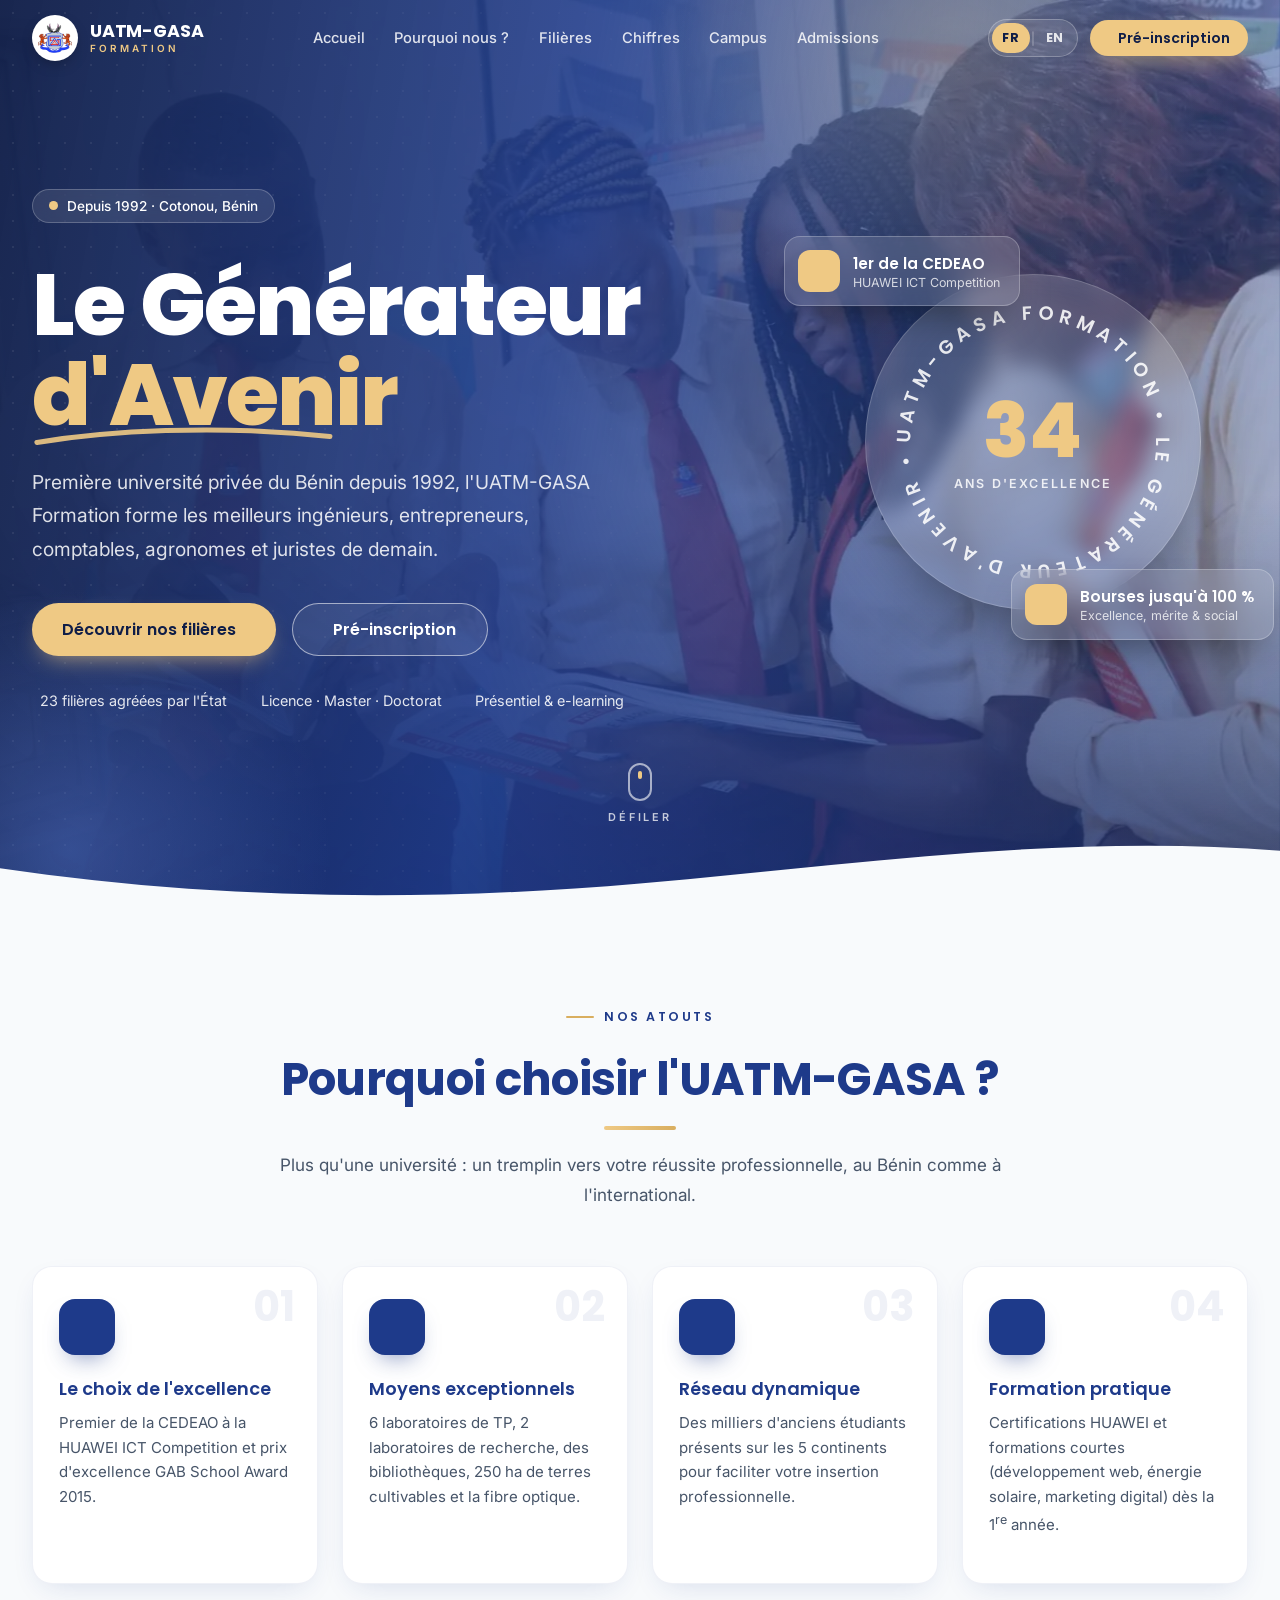
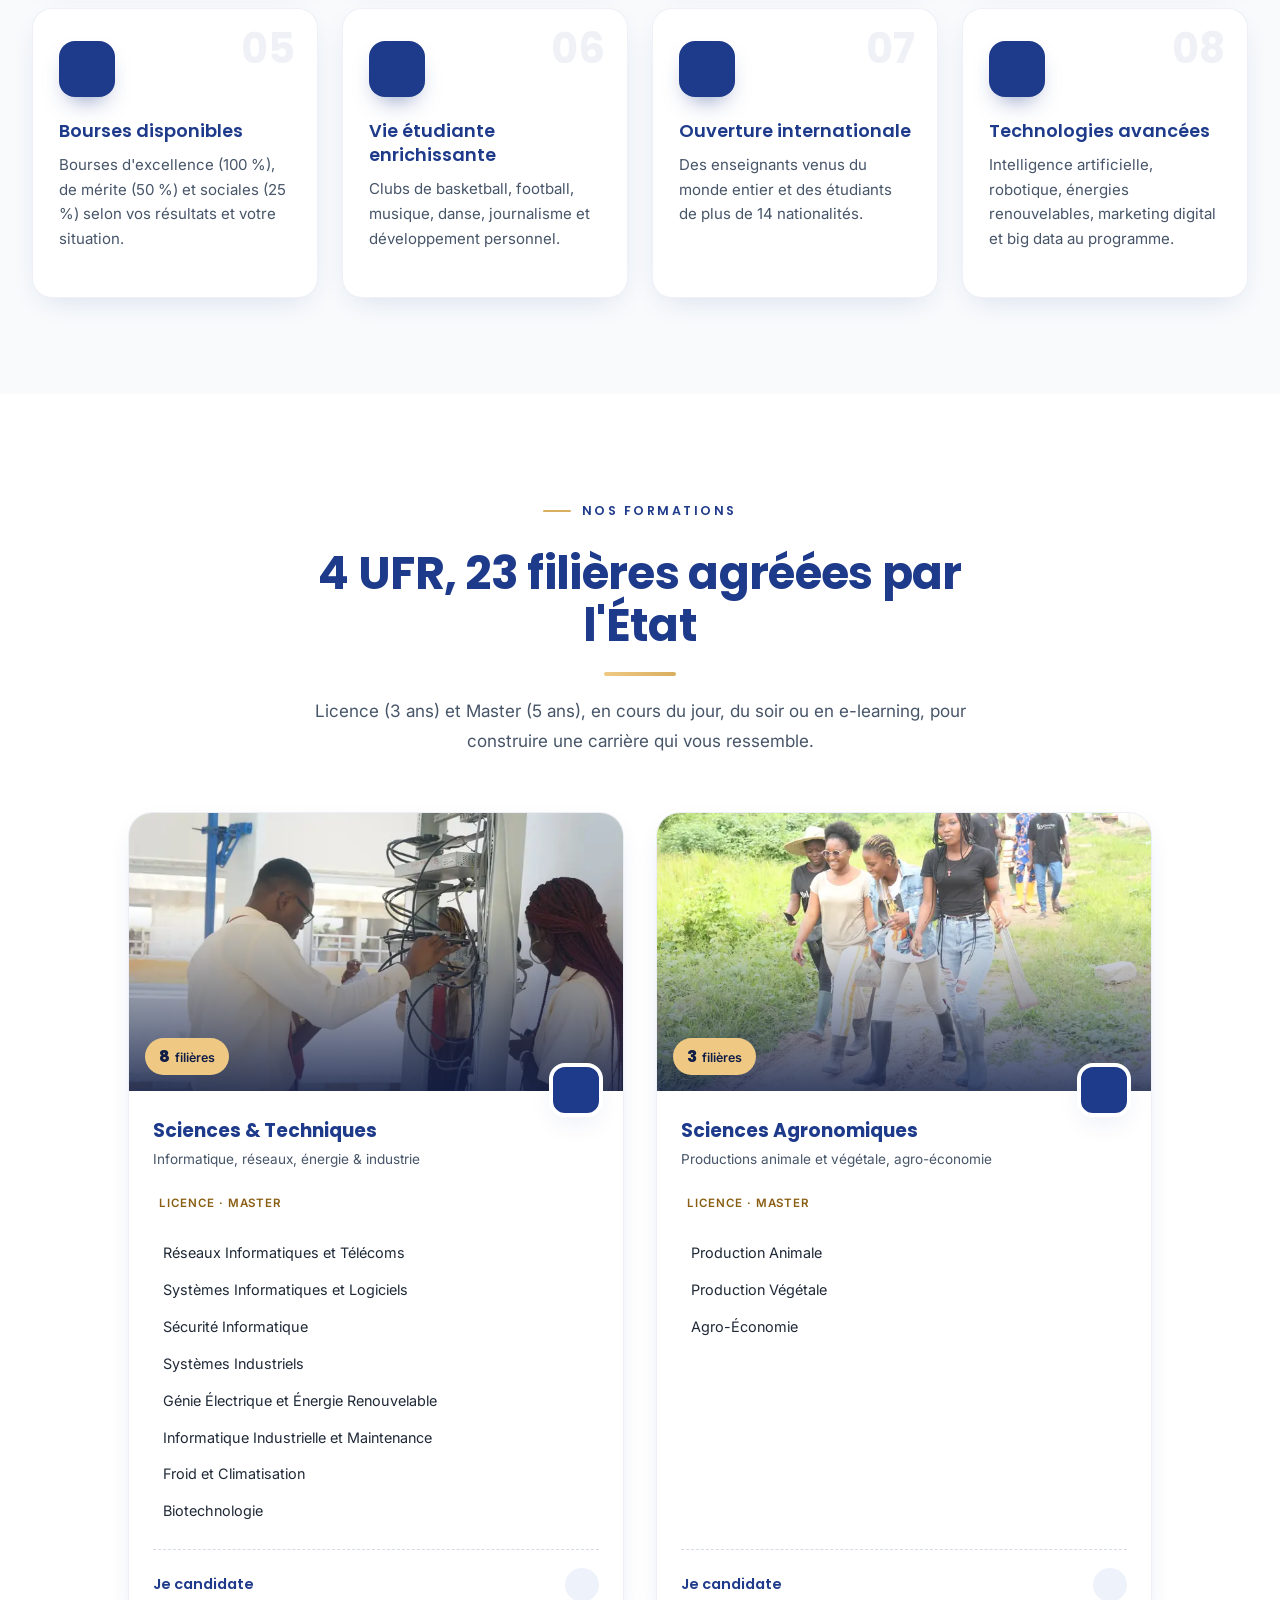
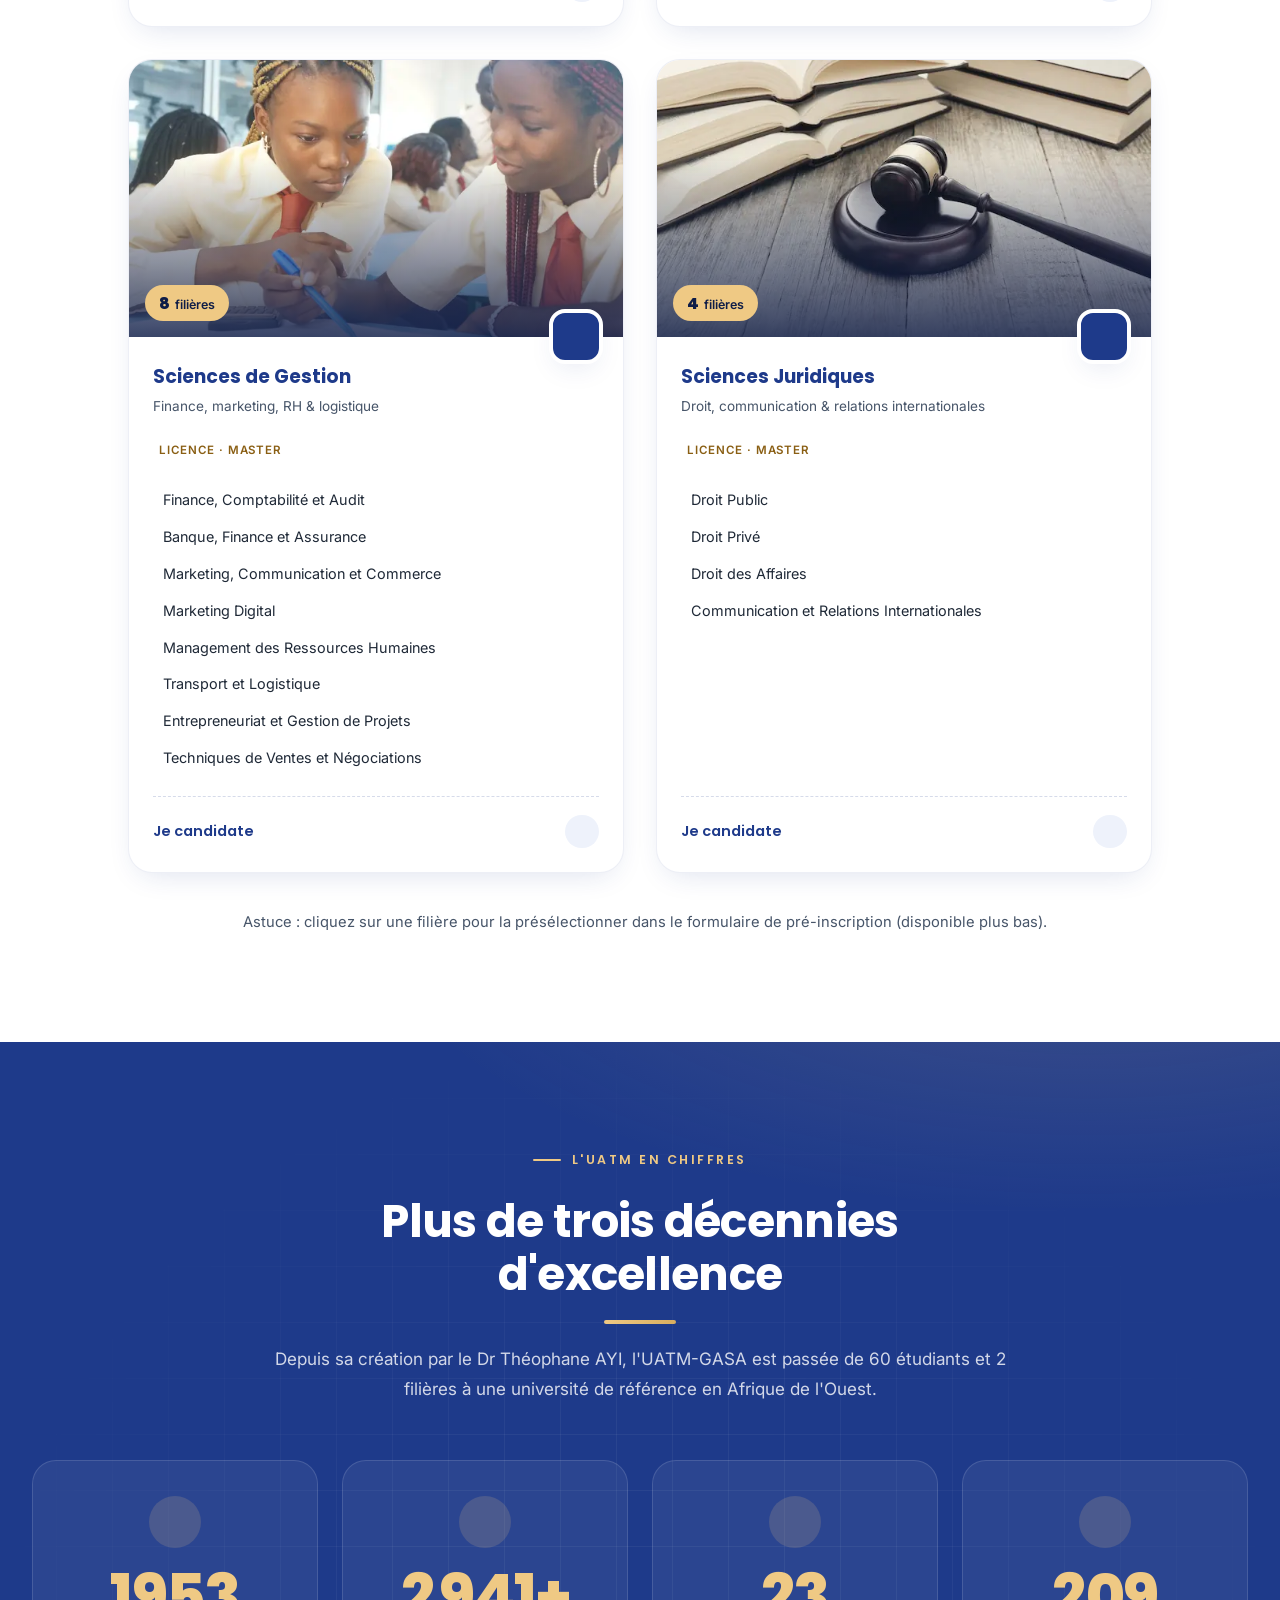
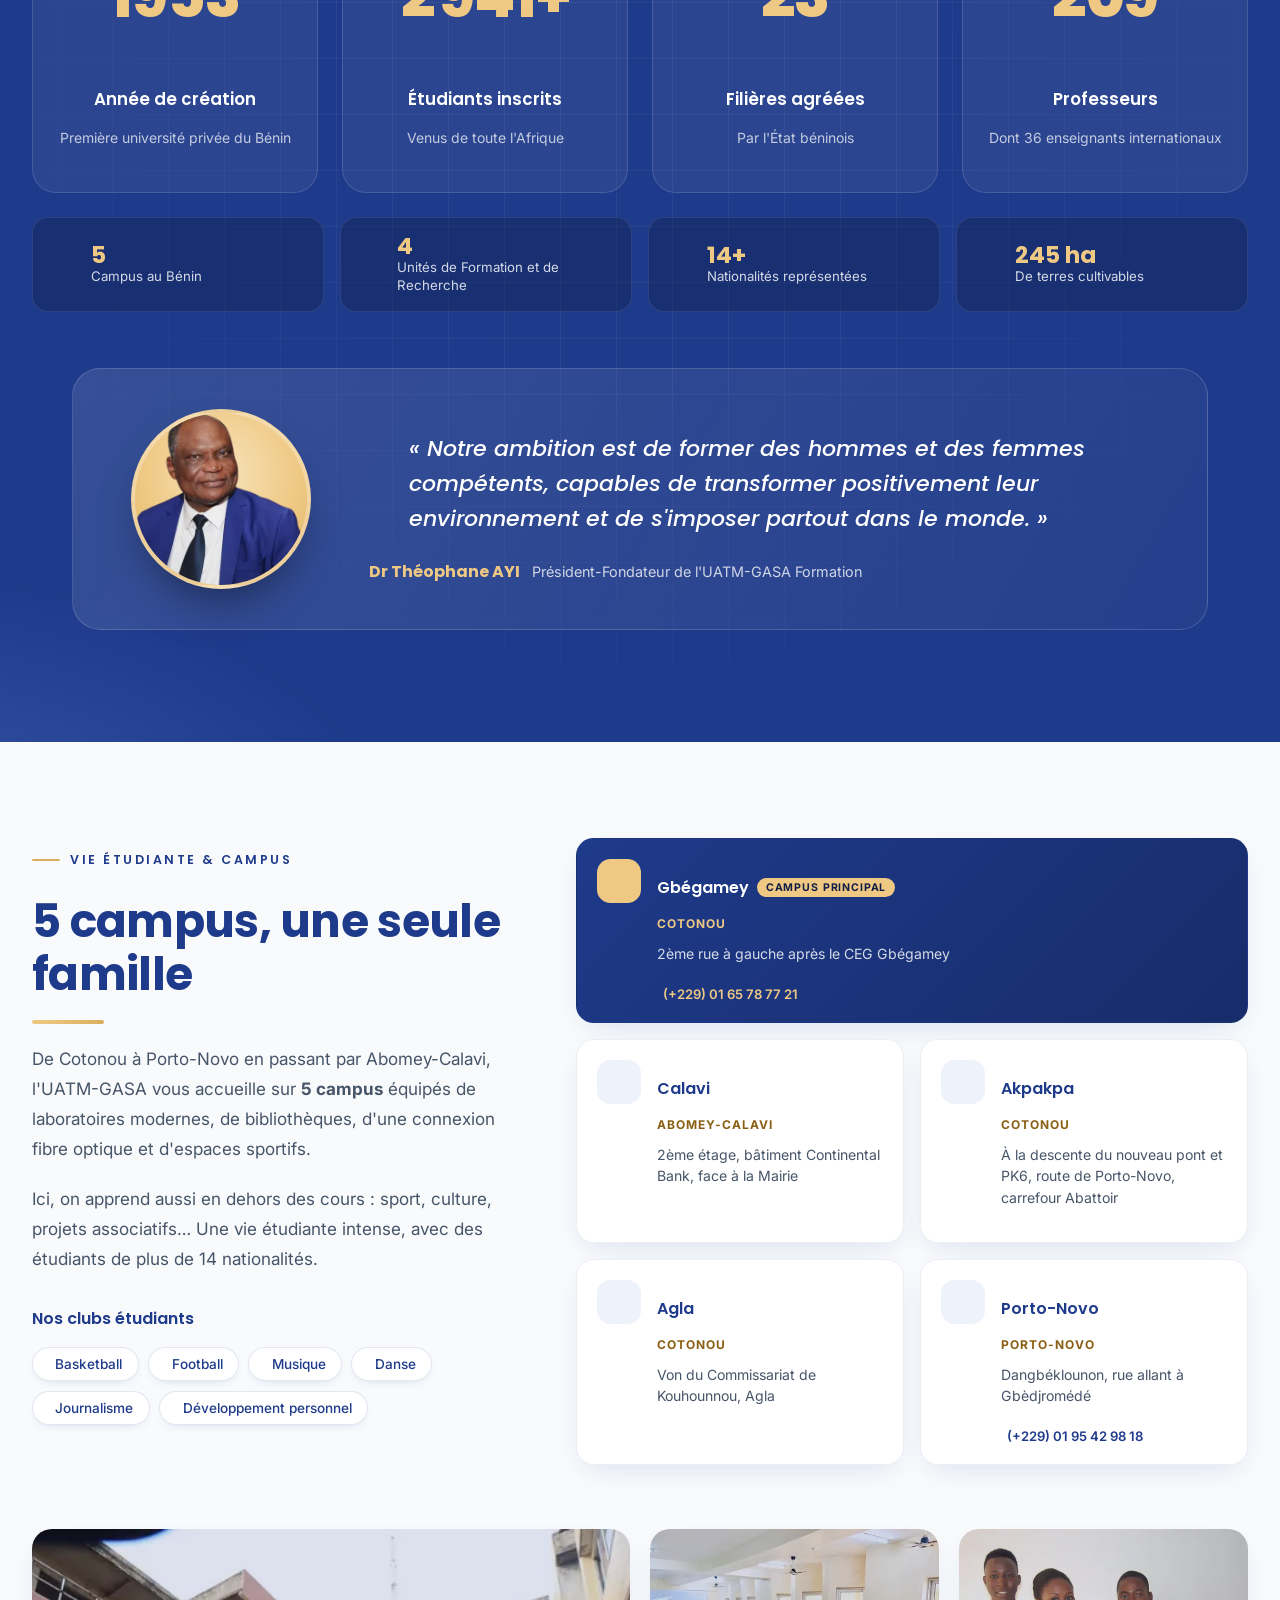
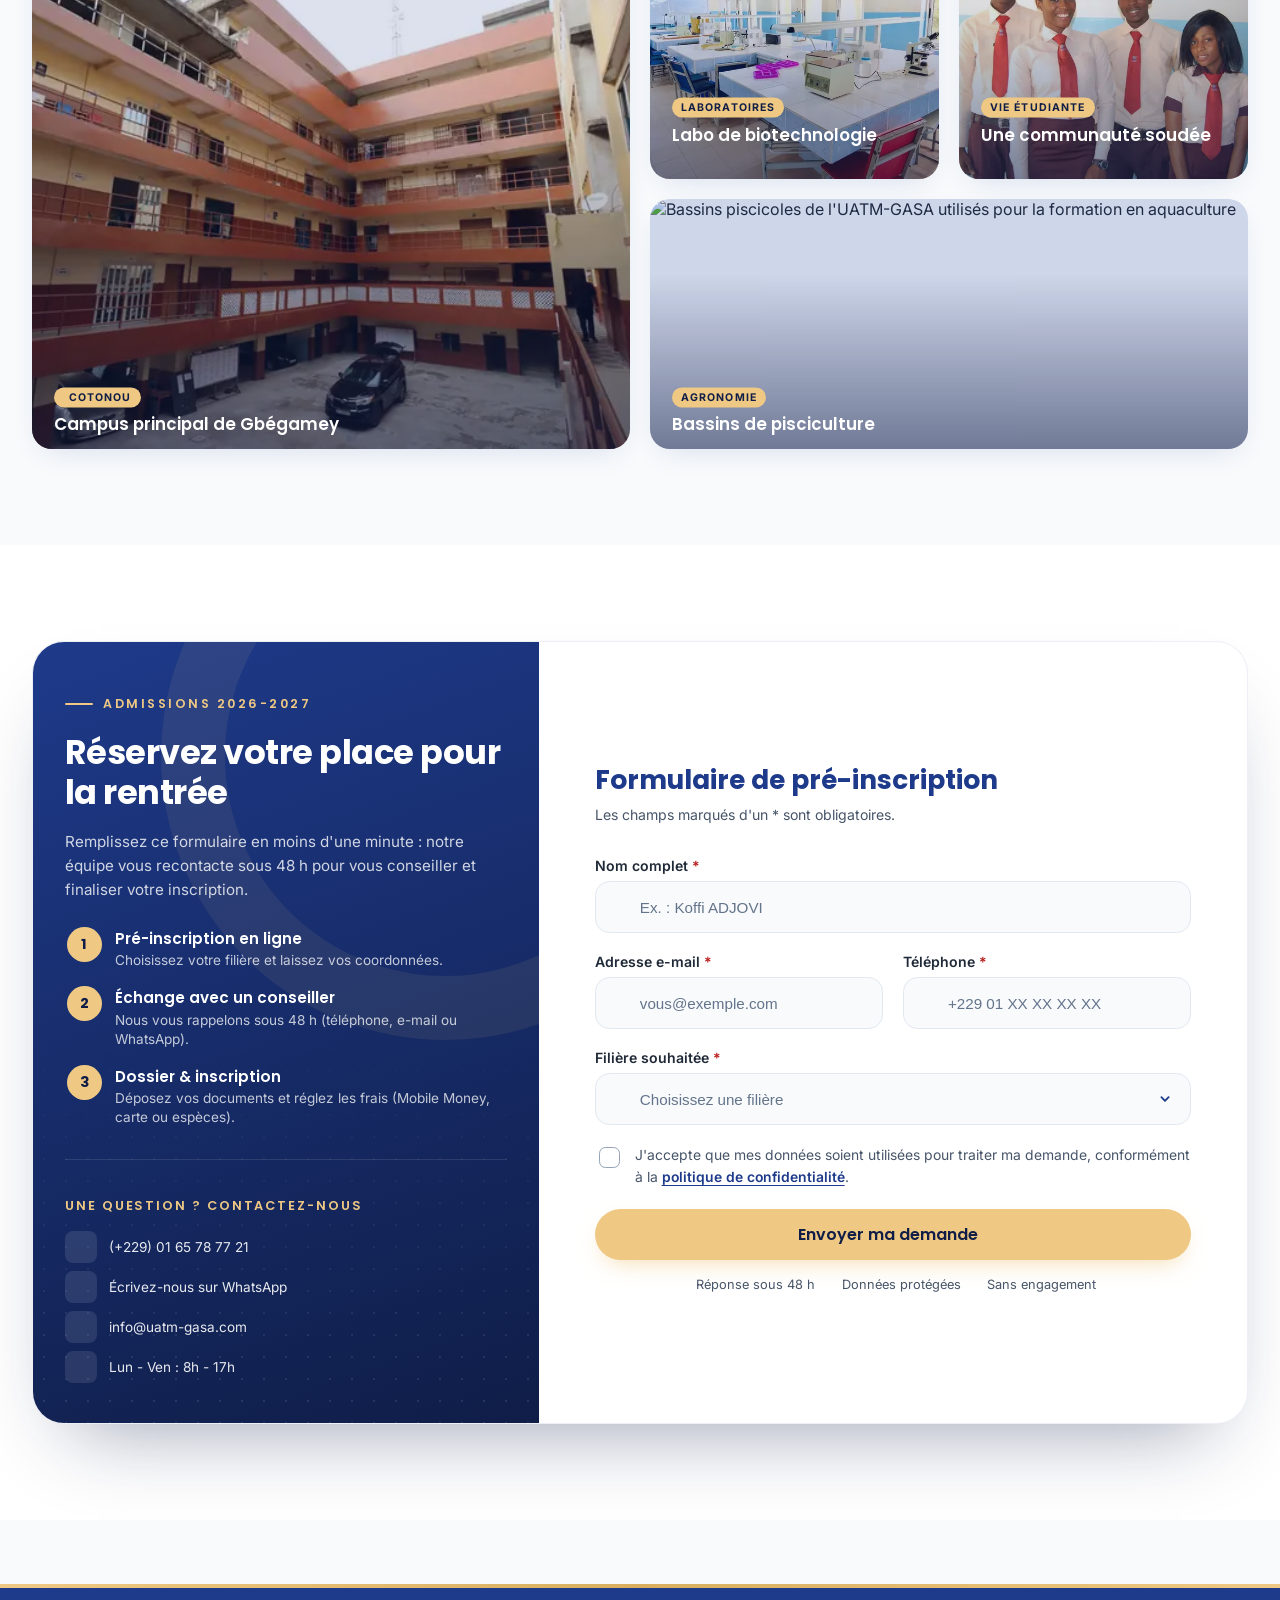
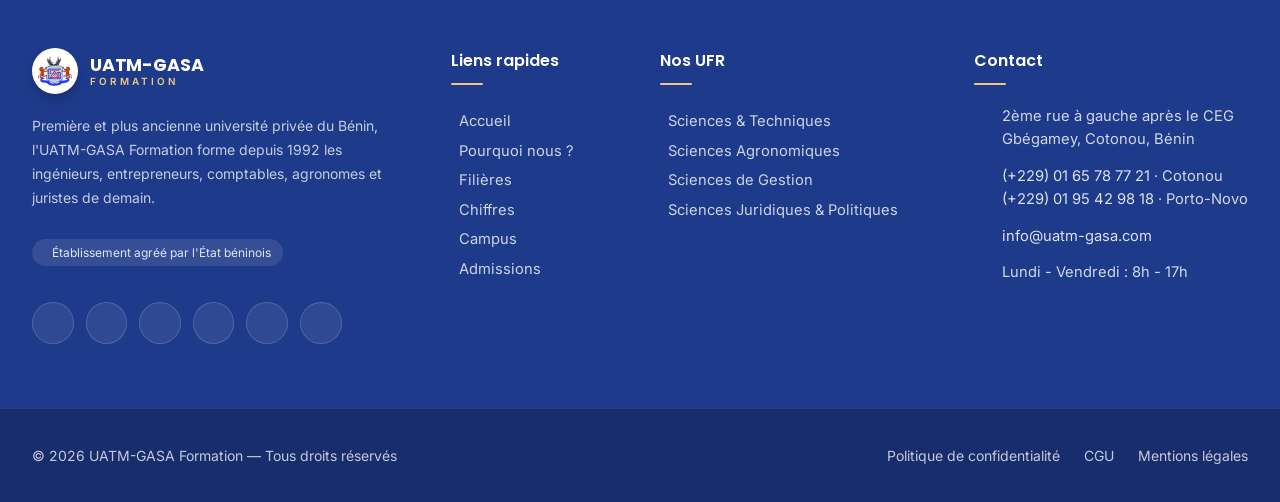
==== commit a3d8ca55: "feat: ajout du menu mobile avec animation d'ouverture circulaire" ====
--- a/index.html
+++ b/index.html
@@ -74,9 +74,39 @@
   </header>
 
     <!-- =====================================================================
+       MENU MOBILE (Plein écran)
+       ===================================================================== -->
+  <div id="mobile-menu" class="mobile-menu" aria-hidden="true" inert>
+    <div class="mobile-menu-inner">
+      <nav aria-label="Navigation mobile">
+        <ul>
+          <li class="menu-item"><a href="#accueil" class="mobile-link"><span class="mobile-link-num">01</span> Accueil</a></li>
+          <li class="menu-item"><a href="#pourquoi" class="mobile-link"><span class="mobile-link-num">02</span> Pourquoi nous ?</a></li>
+          <li class="menu-item"><a href="#filieres" class="mobile-link"><span class="mobile-link-num">03</span> Filières</a></li>
+          <li class="menu-item"><a href="#chiffres" class="mobile-link"><span class="mobile-link-num">04</span> Chiffres</a></li>
+          <li class="menu-item"><a href="#campus" class="mobile-link"><span class="mobile-link-num">05</span> Campus</a></li>
+          <li class="menu-item"><a href="#admissions" class="mobile-link"><span class="mobile-link-num">06</span> Admissions</a></li>
+        </ul>
+      </nav>
+      
+      <div class="mobile-menu-cta menu-item">
+        <a href="#admissions" class="btn btn-gold btn-lg w-full">
+          <i class="fa-solid fa-graduation-cap" aria-hidden="true"></i>
+          <span>Pré-inscription</span>
+        </a>
+      </div>
+
+      <div class="mobile-menu-contact menu-item">
+        <a href="tel:+2290165787721" class="contact-line"><i class="fa-solid fa-phone"></i> (+229) 01 65 78 77 21</a>
+        <a href="mailto:info@uatm-gasa.com" class="contact-line"><i class="fa-solid fa-envelope"></i> info@uatm-gasa.com</a>
+      </div>
+    </div>
+  </div>
+
+    <!-- =====================================================================
        MAIN
       ===================================================================== -->
-    <main id="main">
+  <main id="main">
     
         <!-- SECTION HERO -->
         <section id="accueil" class="hero">
--- a/style.css
+++ b/style.css
@@ -2800,4 +2800,106 @@
   stroke-dasharray: 150.8; 
   stroke-dashoffset: 150.8; 
   transition: stroke-dashoffset 0.1s linear;
+}
+
+/* ==========================================================================
+   22. MENU MOBILE
+   ========================================================================== */
+.mobile-menu {
+  position: fixed;
+  inset: 0;
+  z-index: 40; /* Juste en dessous du header */
+  overflow-y: auto;
+  overscroll-behavior: contain;
+  padding: calc(var(--header-h) + 2rem) 1.5rem 2.5rem;
+  background:
+    radial-gradient(600px 400px at 100% 0%, rgba(239, 201, 132, .16), transparent 60%),
+    linear-gradient(160deg, var(--primary) 0%, var(--primary-900) 100%);
+  
+  /* L'animation d'ouverture circulaire part du coin supérieur droit (là où est le burger) */
+  clip-path: circle(0% at calc(100% - 2.6rem) 2.4rem);
+  visibility: hidden;
+  transition: clip-path .7s var(--ease-out), visibility 0s linear .7s;
+}
+
+.mobile-menu.is-open {
+  clip-path: circle(150% at calc(100% - 2.6rem) 2.4rem);
+  visibility: visible;
+  transition: clip-path .7s var(--ease-out), visibility 0s;
+}
+
+.mobile-menu-inner {
+  display: flex;
+  flex-direction: column;
+  min-height: 100%;
+  max-width: 32rem;
+  margin-inline: auto;
+}
+
+/* Les liens */
+.mobile-link {
+  display: flex;
+  align-items: baseline;
+  gap: 1rem;
+  padding: 1rem 0;
+  border-bottom: 1px solid rgba(255, 255, 255, .08);
+  font-family: 'Poppins', sans-serif;
+  font-size: clamp(1.3rem, 5vw, 1.65rem);
+  font-weight: 600;
+  color: #fff;
+  transition: color .25s ease, padding-left .35s var(--ease-out);
+}
+.mobile-link-num {
+  font-size: .8rem;
+  font-weight: 600;
+  color: var(--gold);
+}
+.mobile-link:hover, .mobile-link:active {
+  color: var(--gold);
+  padding-left: .5rem;
+}
+
+/* Animation des éléments (cascade) */
+.menu-item {
+  opacity: 0;
+  transform: translateY(20px);
+  transition: opacity .5s var(--ease-out), transform .5s var(--ease-out);
+}
+
+/* Déclenchement de l'animation quand le menu s'ouvre */
+.mobile-menu.is-open .menu-item {
+  opacity: 1;
+  transform: translateY(0);
+}
+
+/* Délais pour l'effet cascade */
+.mobile-menu.is-open .menu-item:nth-child(1) { transition-delay: .1s; }
+.mobile-menu.is-open li:nth-child(1) { transition-delay: .15s; }
+.mobile-menu.is-open li:nth-child(2) { transition-delay: .20s; }
+.mobile-menu.is-open li:nth-child(3) { transition-delay: .25s; }
+.mobile-menu.is-open li:nth-child(4) { transition-delay: .30s; }
+.mobile-menu.is-open li:nth-child(5) { transition-delay: .35s; }
+.mobile-menu.is-open li:nth-child(6) { transition-delay: .40s; }
+
+/* Bouton CTA et Contact */
+.mobile-menu-cta {
+  margin-top: 2.5rem;
+}
+.mobile-menu-contact {
+  margin-top: auto;
+  padding-top: 3rem;
+}
+.mobile-menu-contact .contact-line {
+  font-size: .95rem;
+  margin-bottom: .75rem;
+}
+
+/* Bloquer le scroll du body quand le menu est ouvert */
+body.menu-open {
+  overflow: hidden;
+}
+
+/* Cacher le menu sur grand écran */
+@media (min-width: 1280px) {
+  .mobile-menu { display: none !important; }
 }
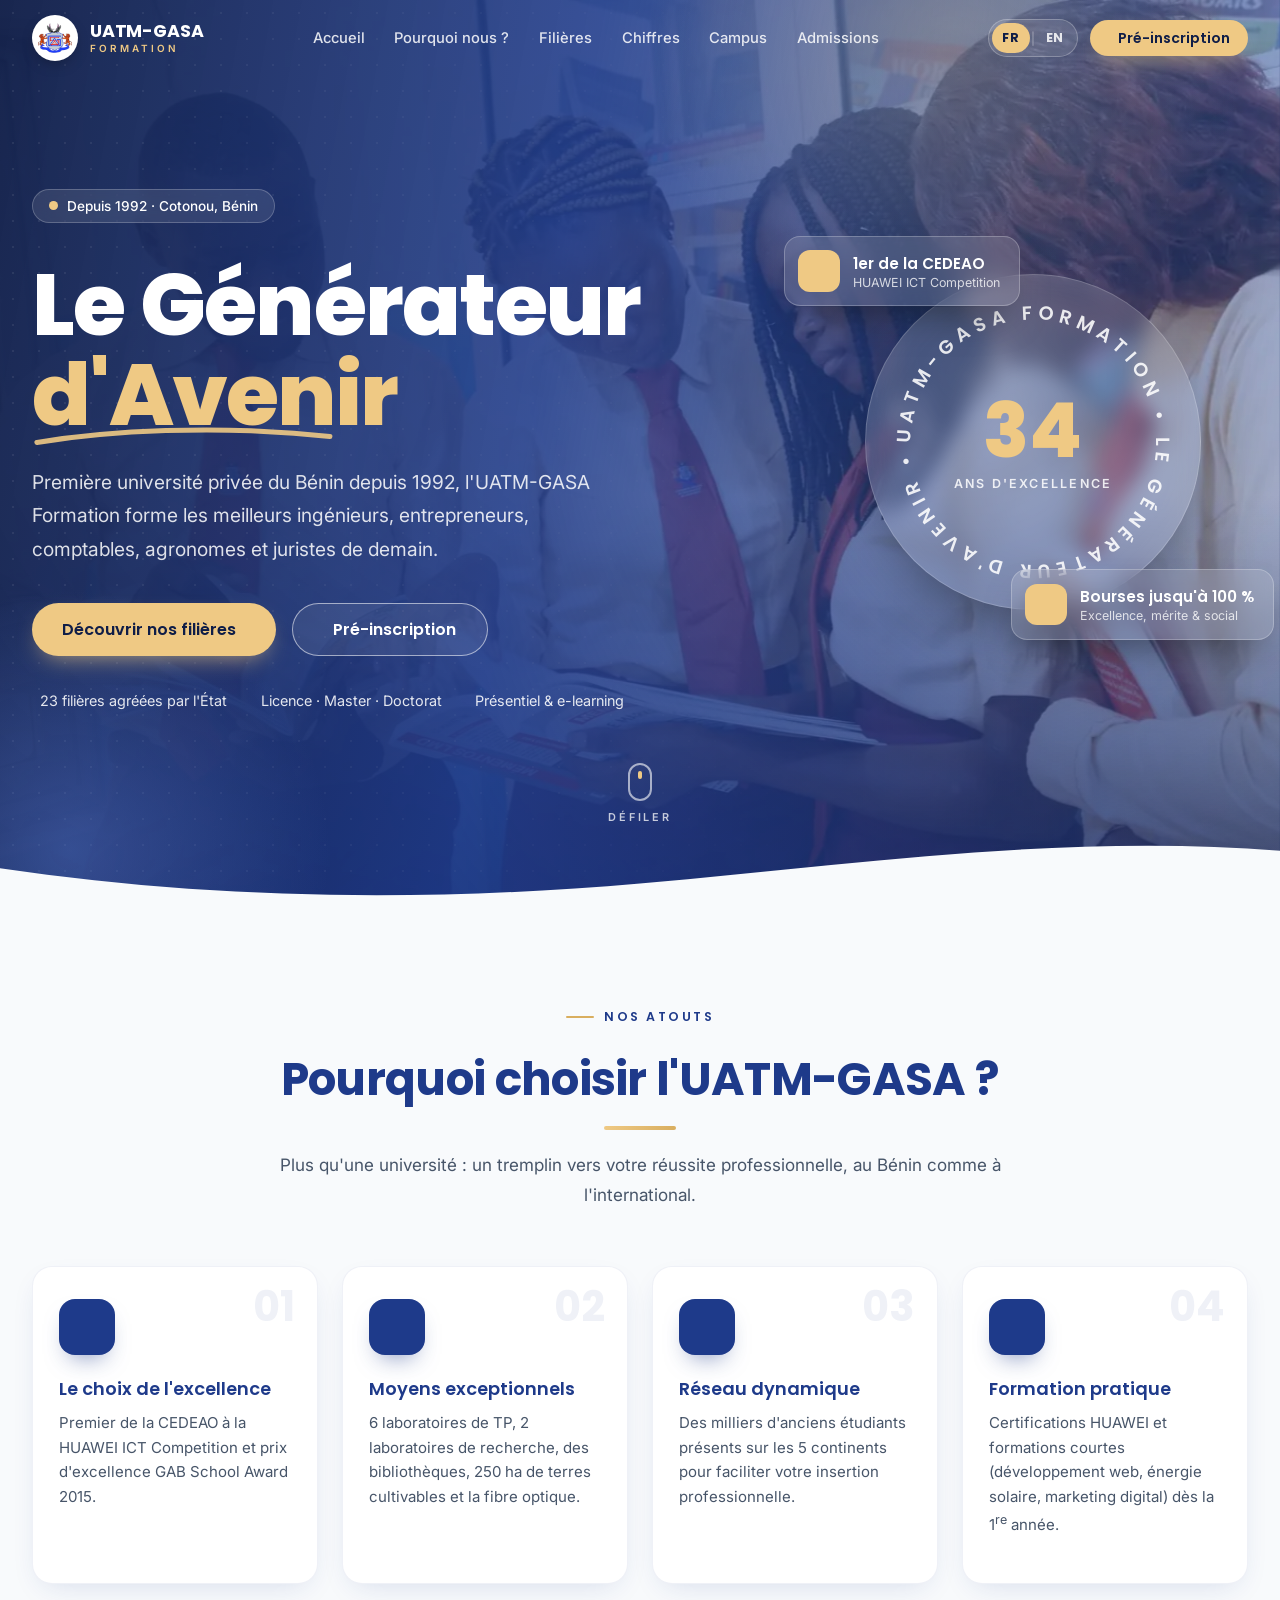
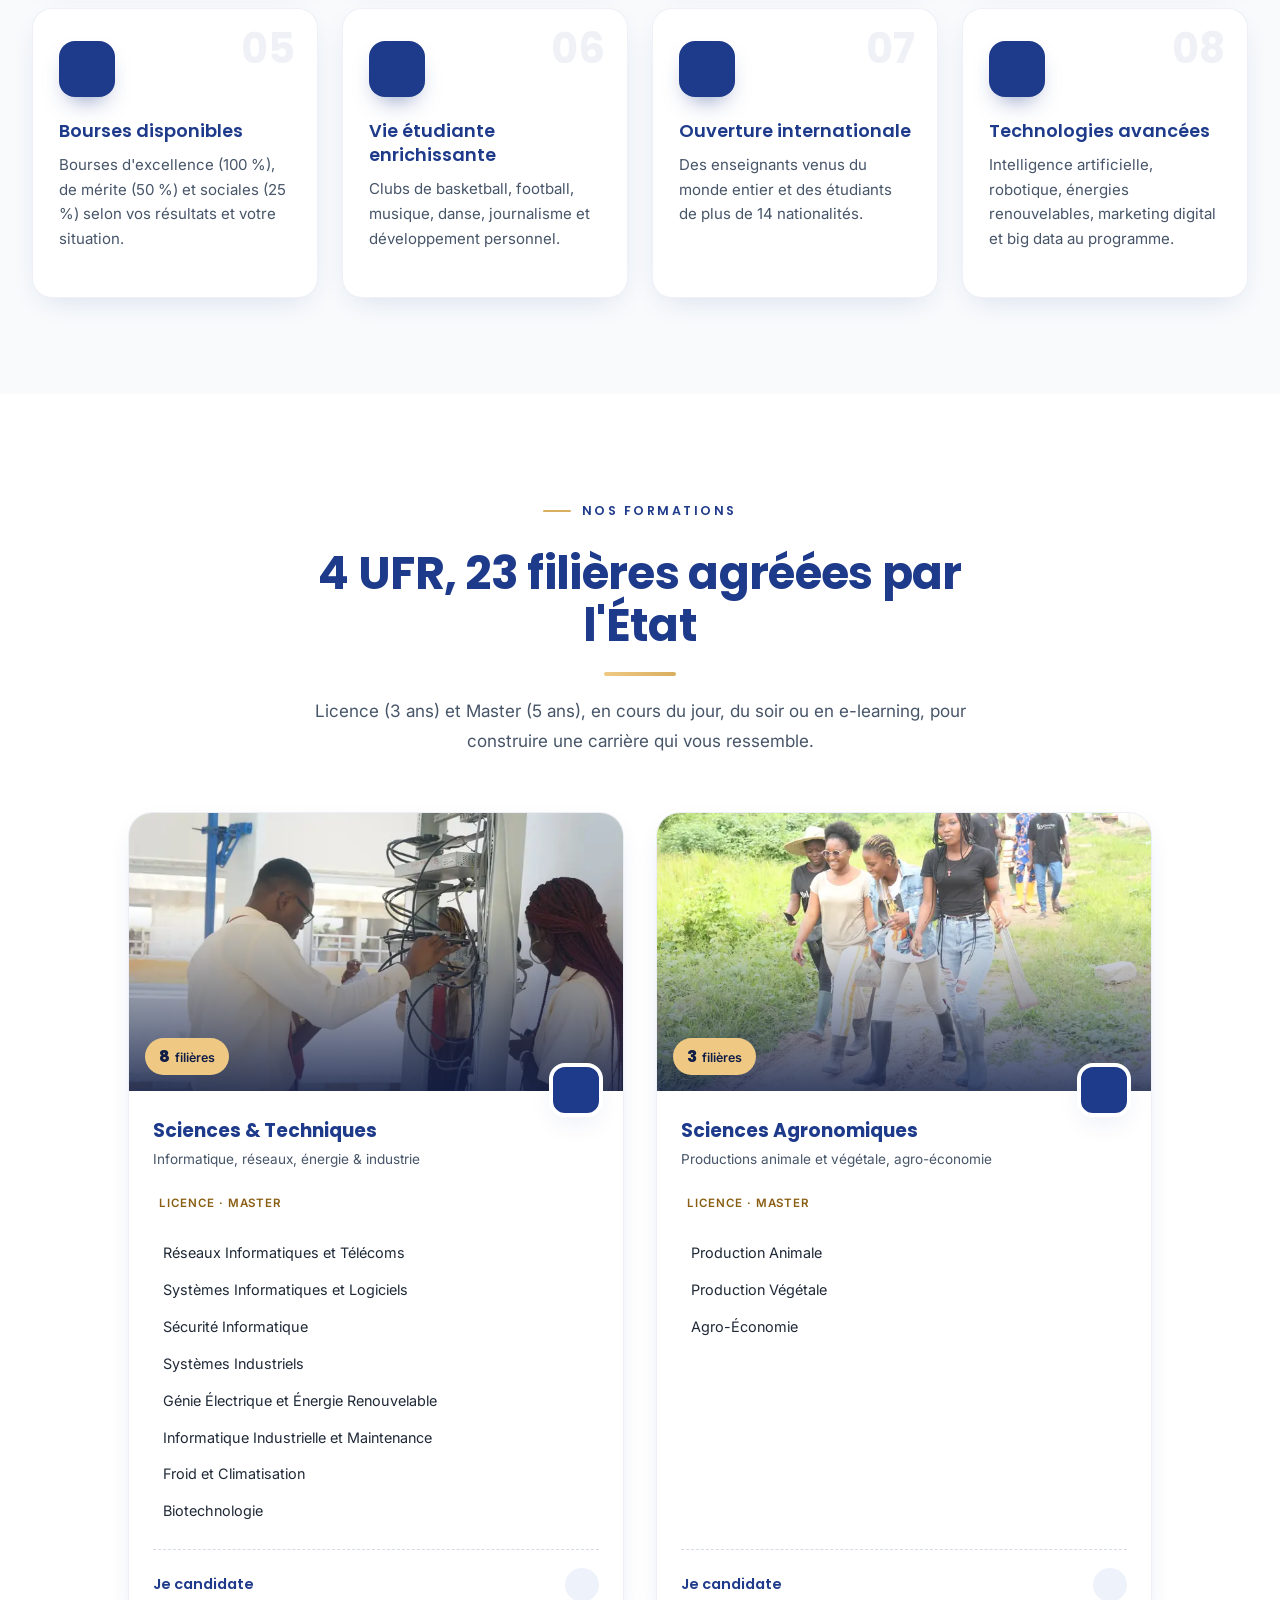
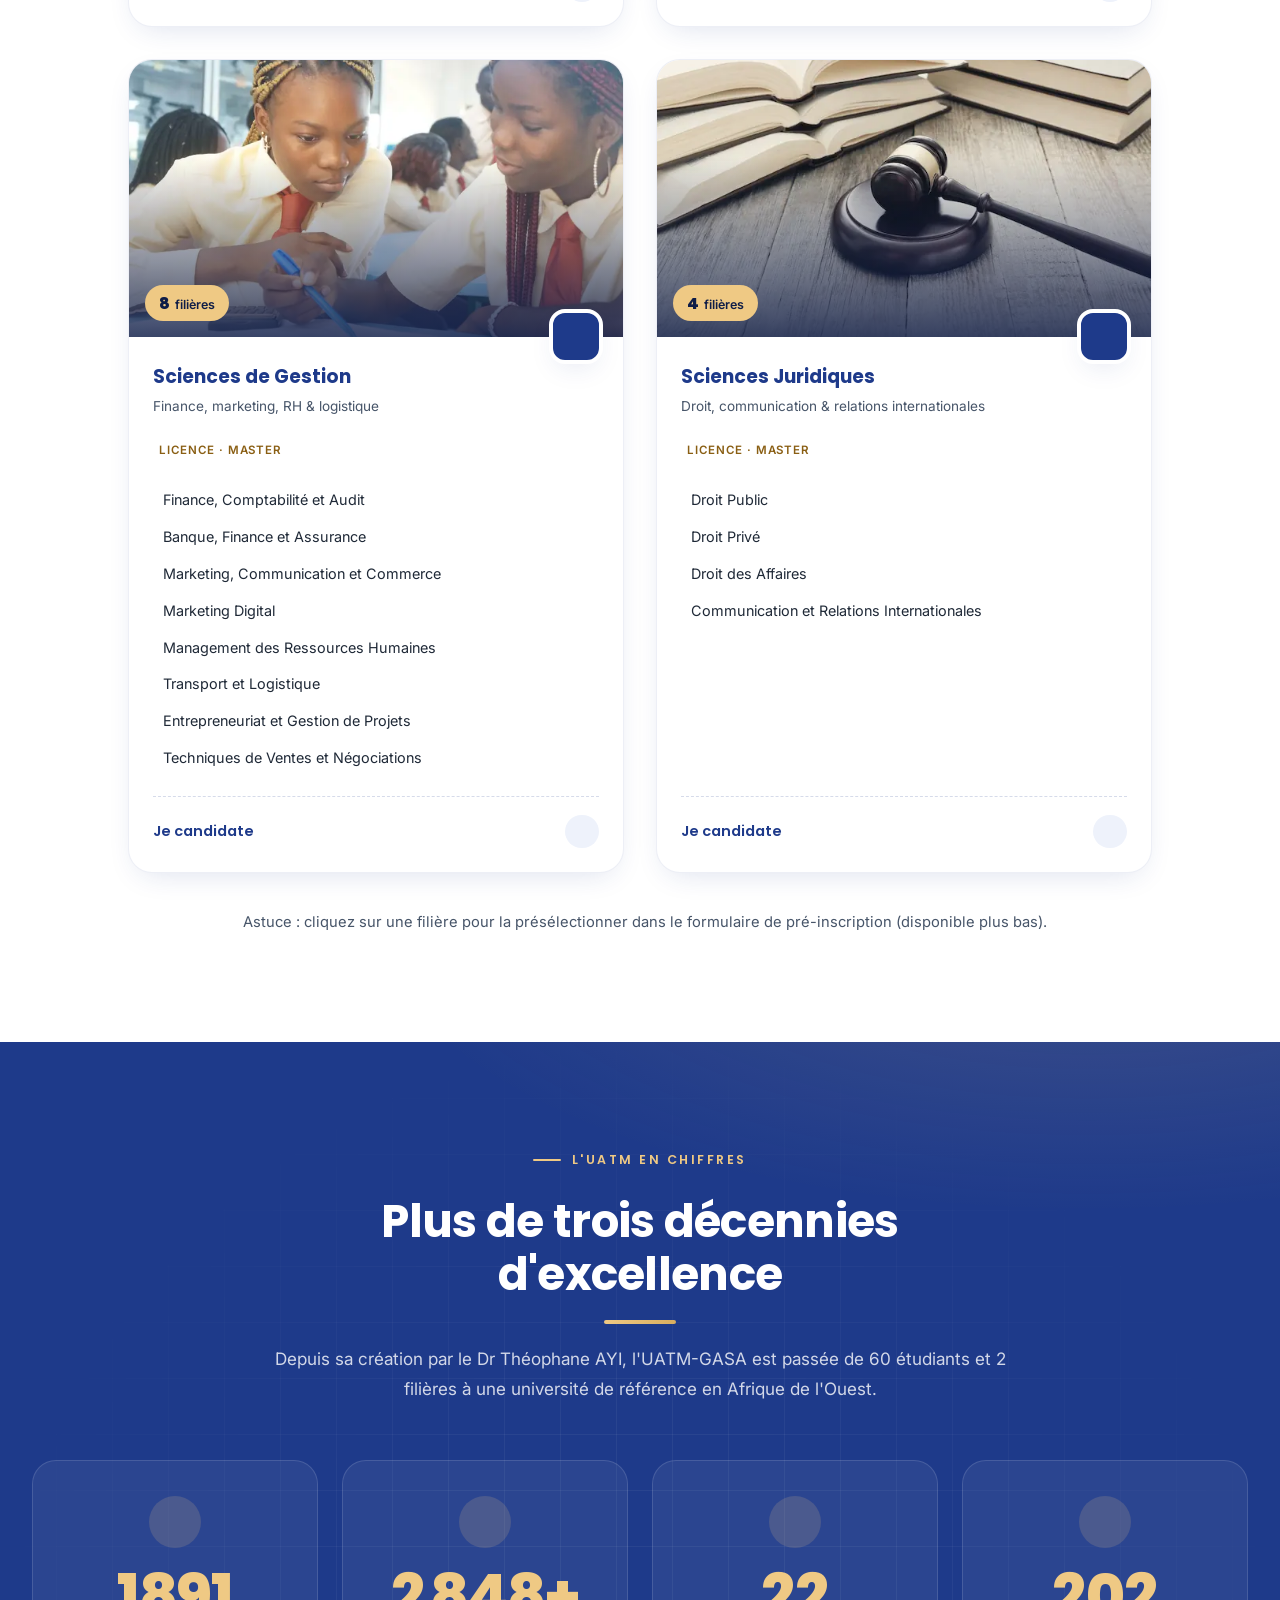
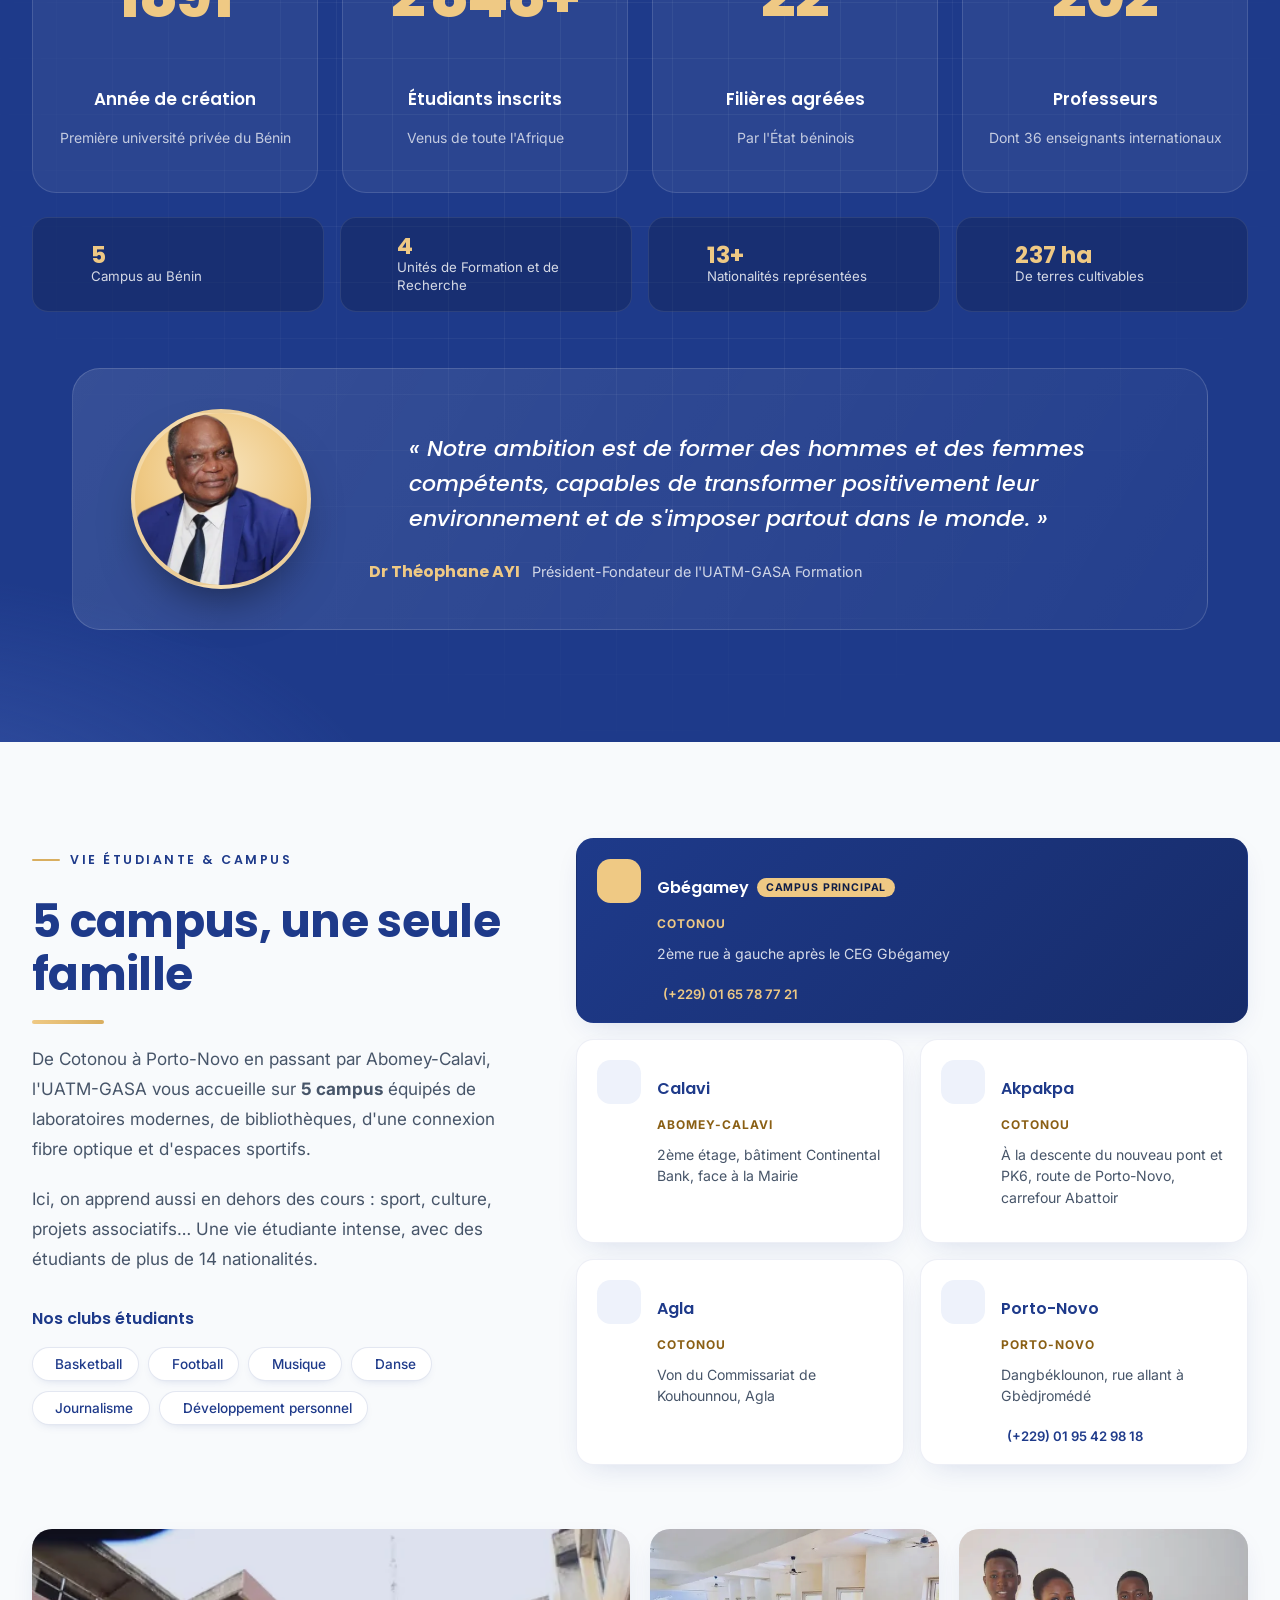
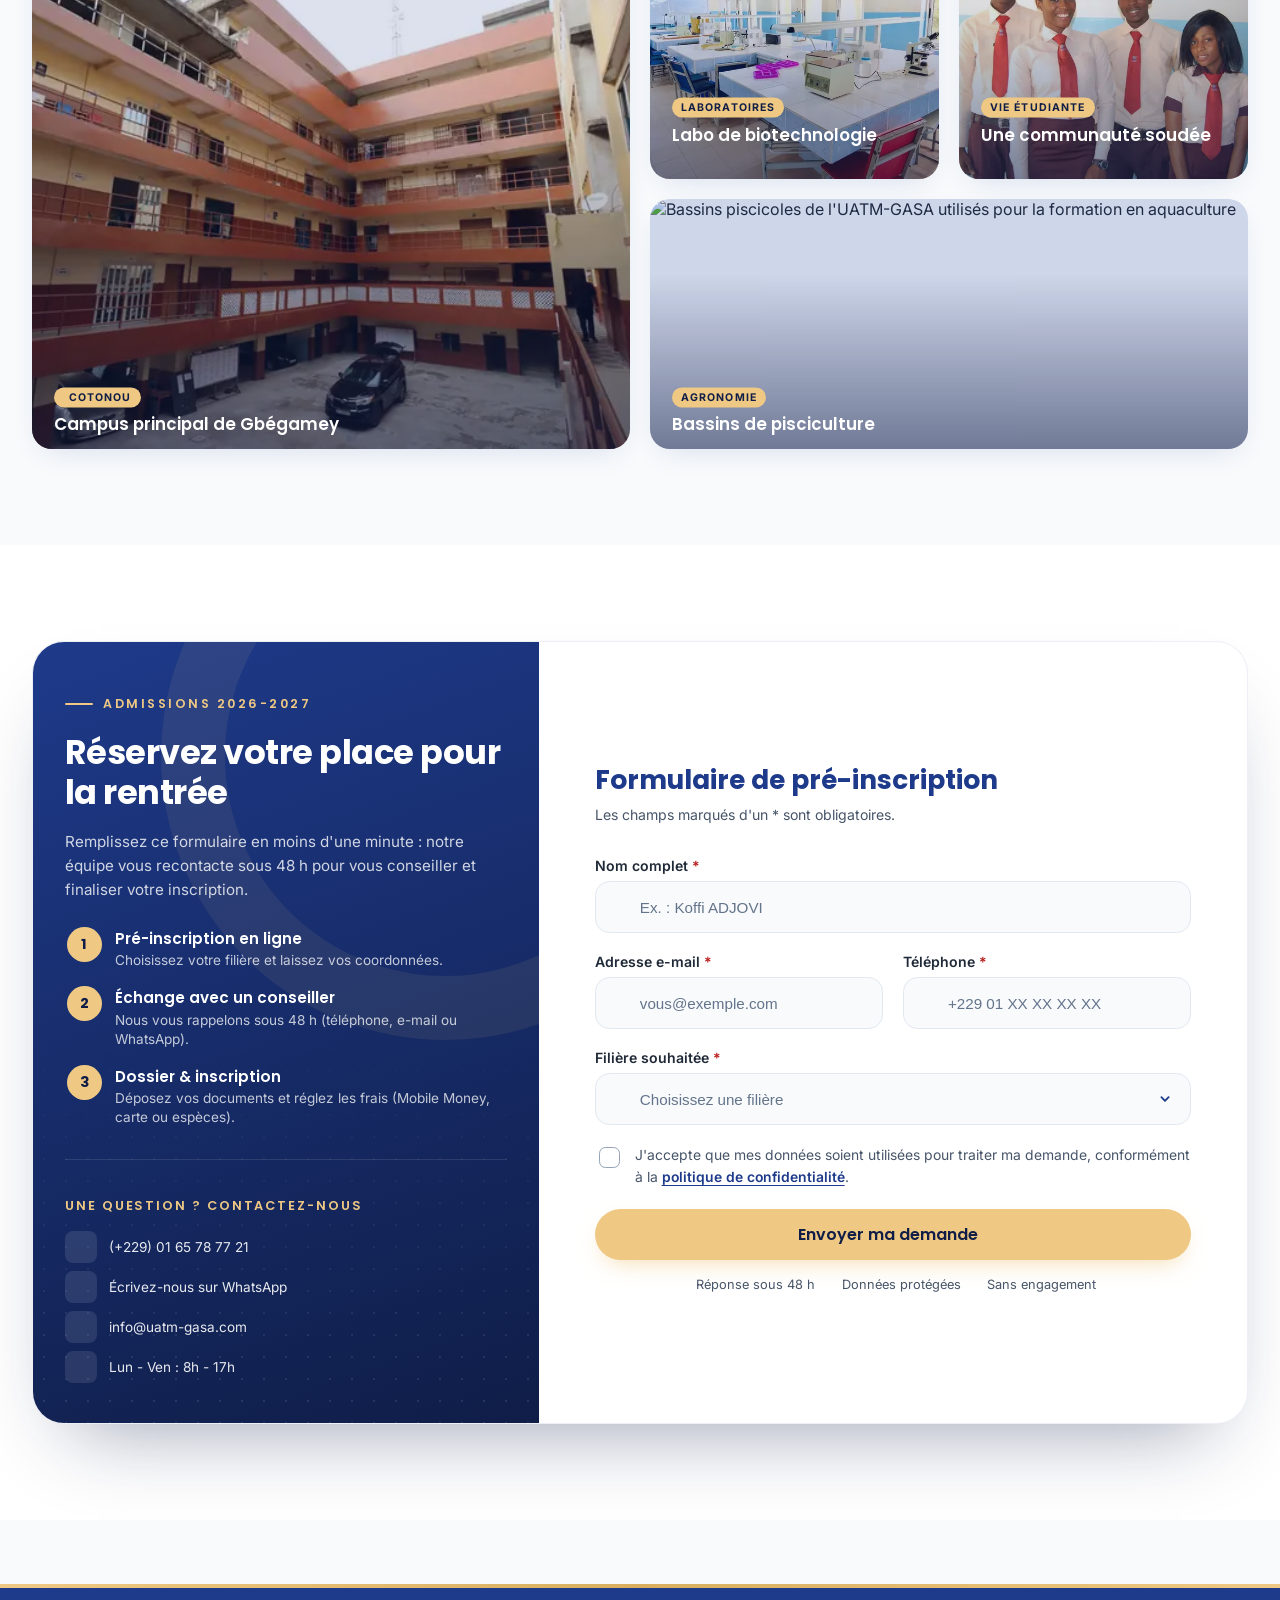
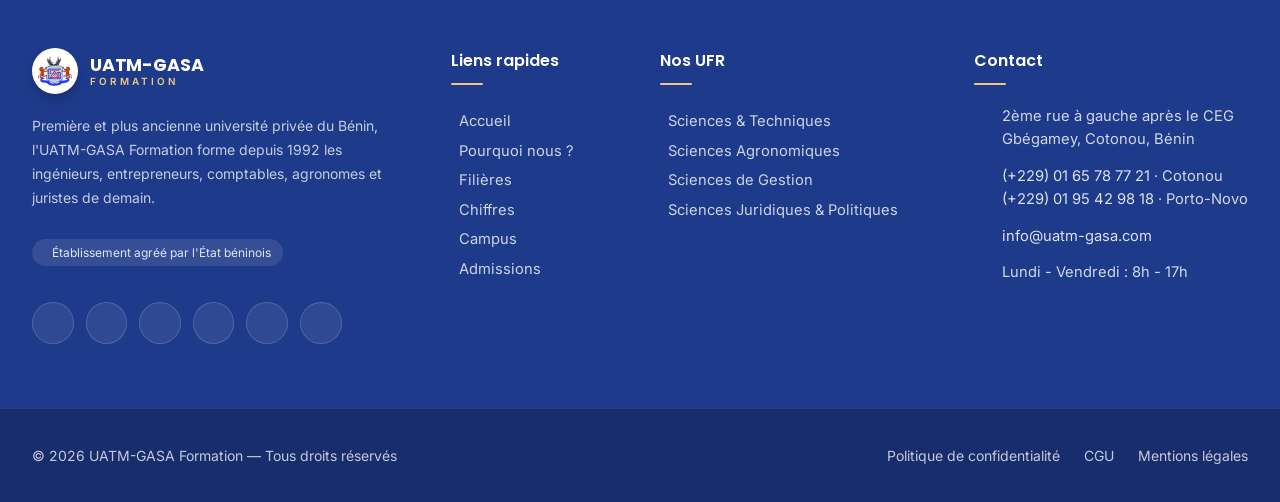
==== commit 3ac8e6db: "feat: ajout des balises open graph et du manifest pour le partage social" ====
--- a/index.html
+++ b/index.html
@@ -4,6 +4,25 @@
   <meta charset="UTF-8">
   <meta name="viewport" content="width=device-width, initial-scale=1">
   <title>UATM-GASA Formation - Le Générateur d'Avenir</title>
+
+  <!-- Open Graph (Facebook, WhatsApp, LinkedIn) -->
+  <meta property="og:type" content="website">
+  <meta property="og:site_name" content="UATM-GASA Formation">
+  <meta property="og:title" content="UATM-GASA Formation — Le Générateur d'Avenir">
+  <meta property="og:description" content="Première université privée du Bénin depuis 1992. 23 filières agréées, +3 000 étudiants, 5 campus.">
+  <meta property="og:url" content="https://uatm-gasa.vercel.app/">
+  <meta property="og:image" content="https://uatm-gasa.com/assets/img/og-image.jpg">
+  <meta property="og:locale" content="fr_BJ">
+
+  <!-- Twitter Card -->
+  <meta name="twitter:card" content="summary_large_image">
+  <meta name="twitter:title" content="UATM-GASA Formation — Le Générateur d'Avenir">
+  <meta name="twitter:description" content="Première université privée du Bénin depuis 1992. 23 filières agréées, +3 000 étudiants, 5 campus.">
+  <meta name="twitter:image" content="https://uatm-gasa.com/assets/img/og-image.jpg">
+
+  <!-- Lien vers le manifest (PWA) -->
+  <link rel="manifest" href="manifest.webmanifest">
+
   <meta name="description" content="Première université privée du Bénin depuis 1992.">
   <meta name="theme-color" content="#1E3A8A">
   <meta name="color-scheme" content="light">
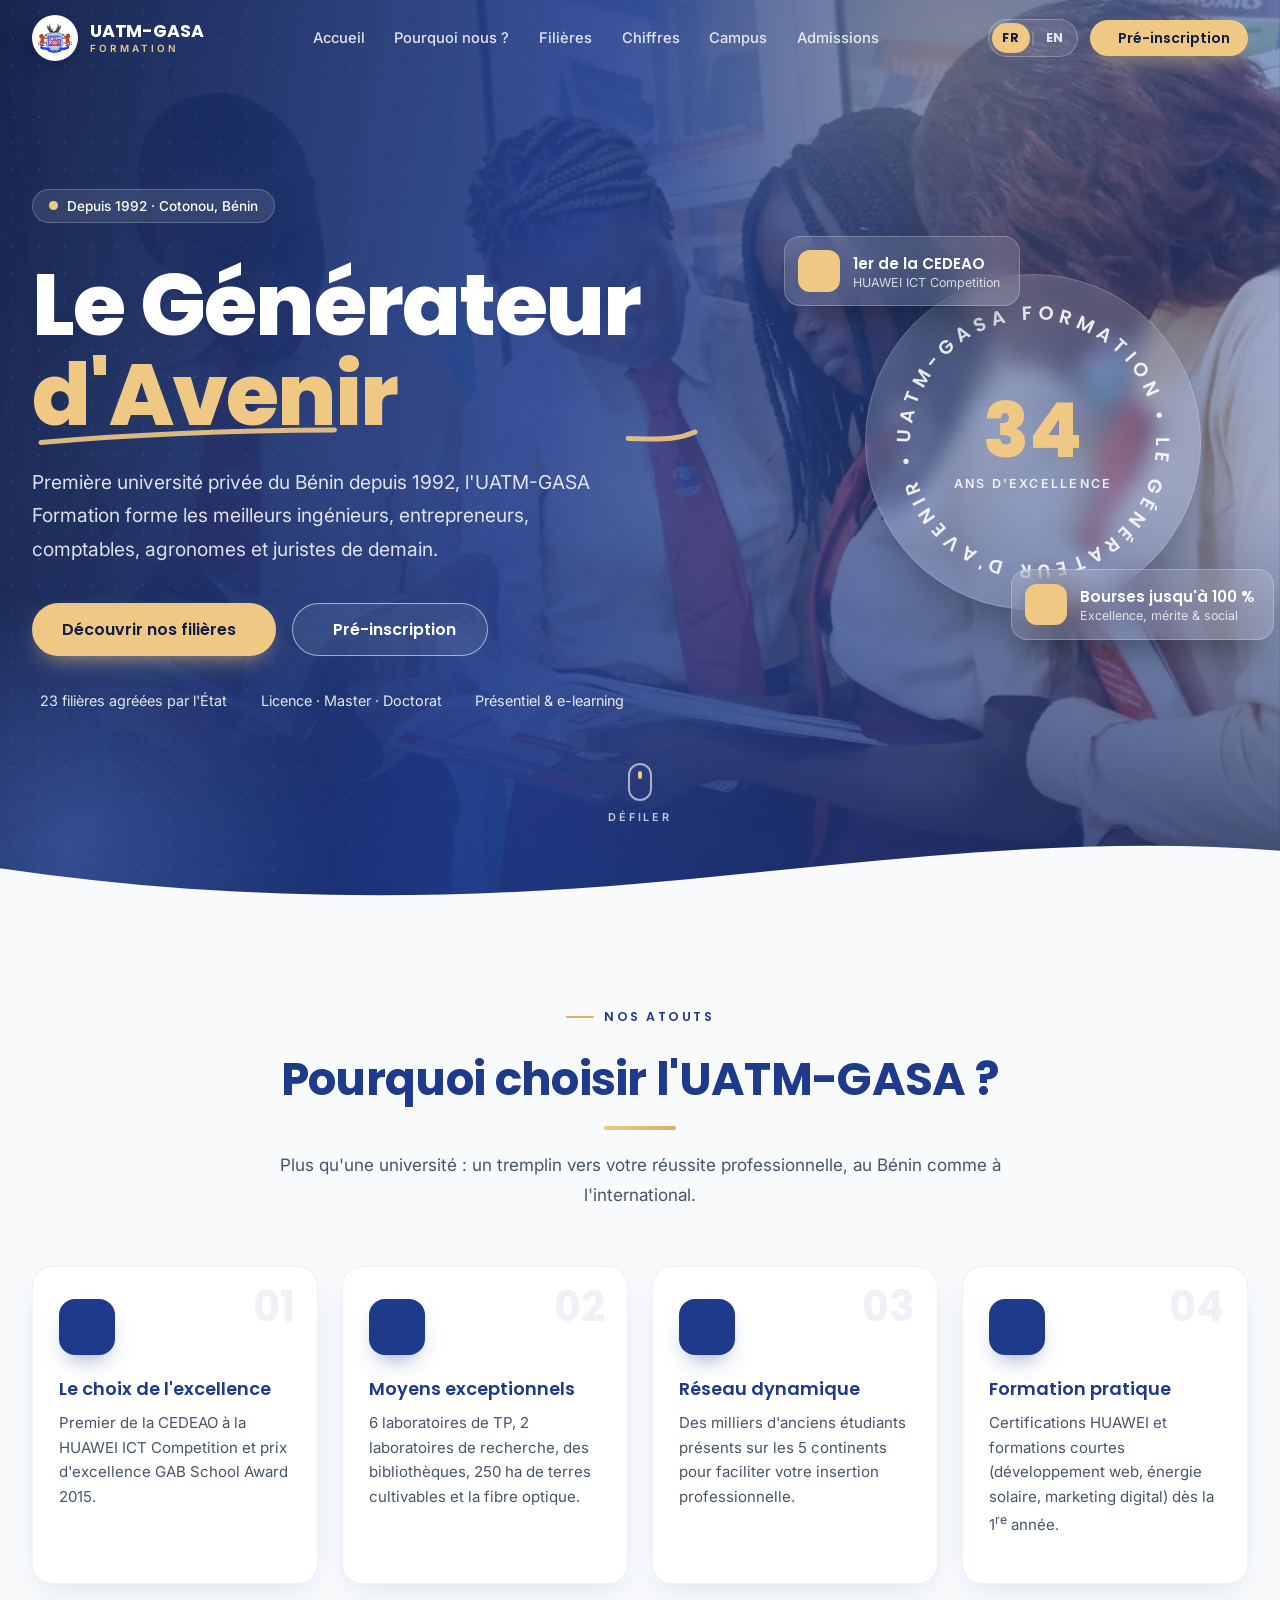
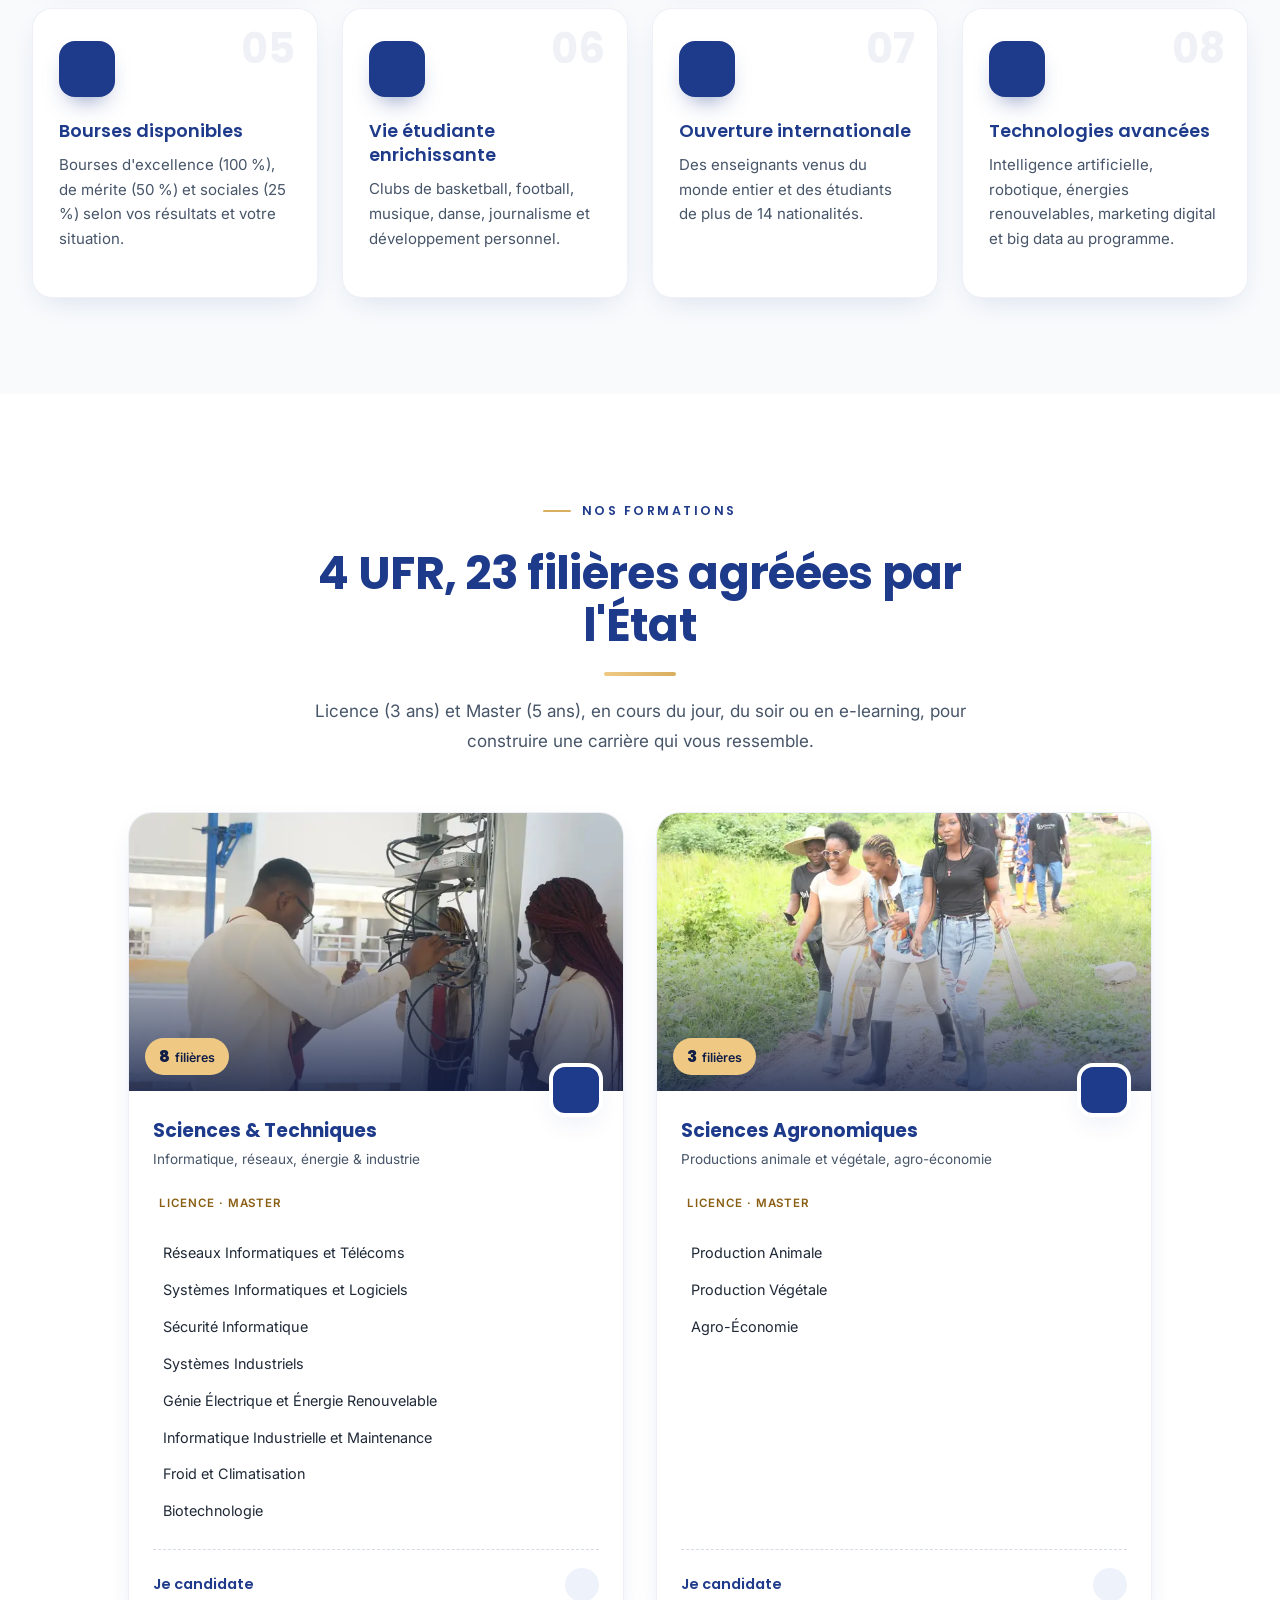
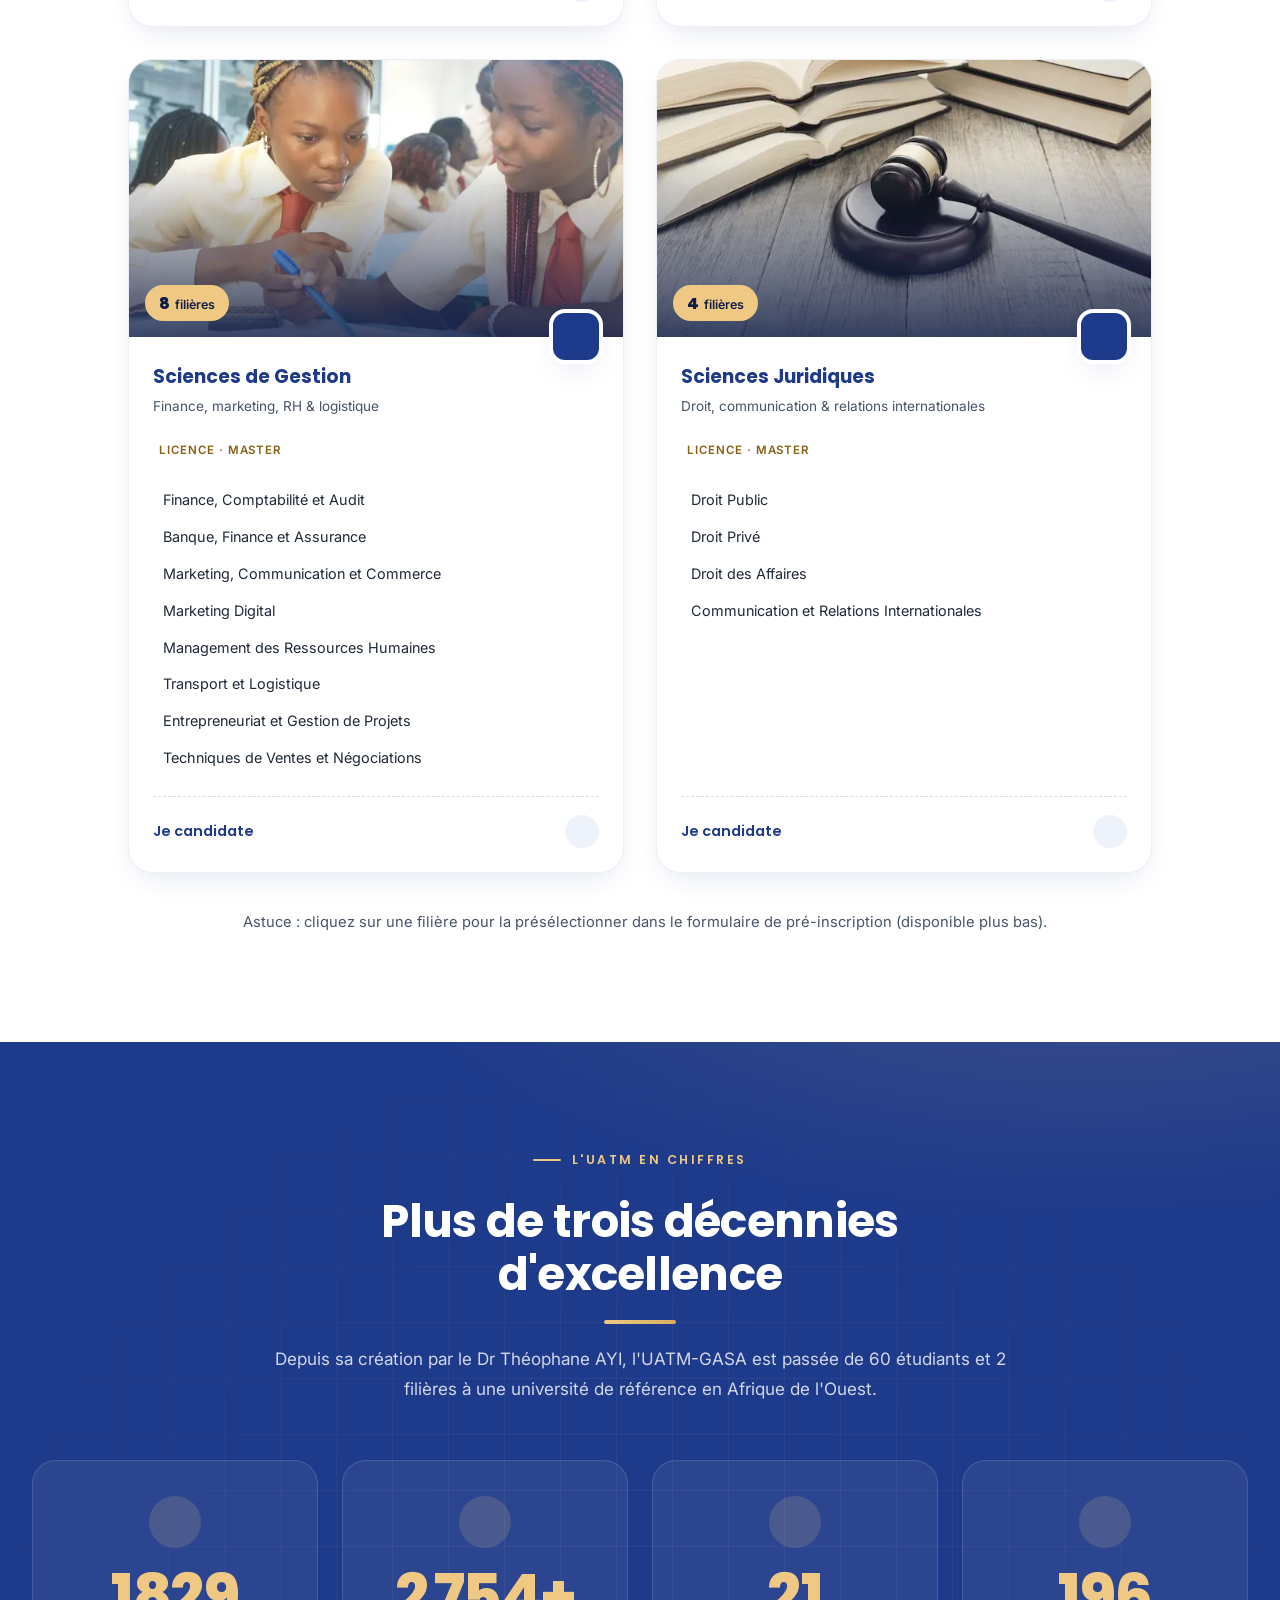
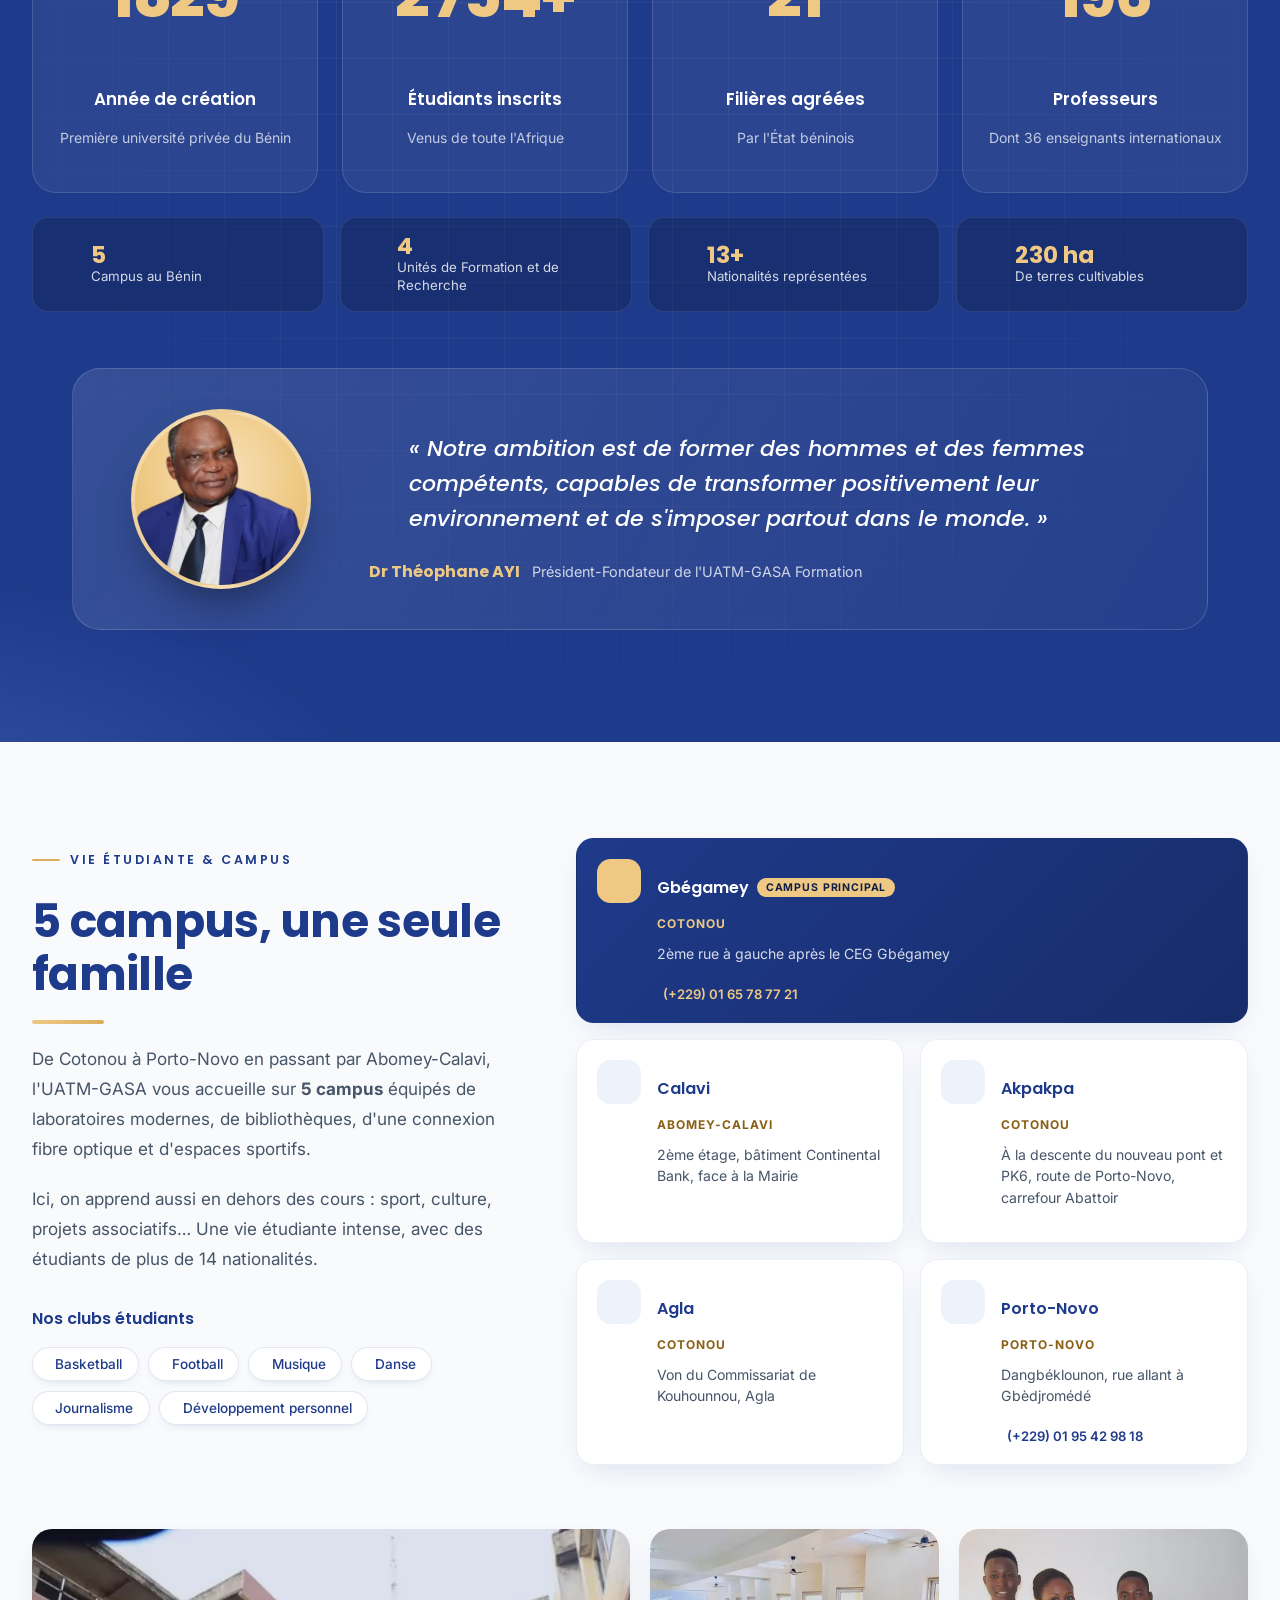
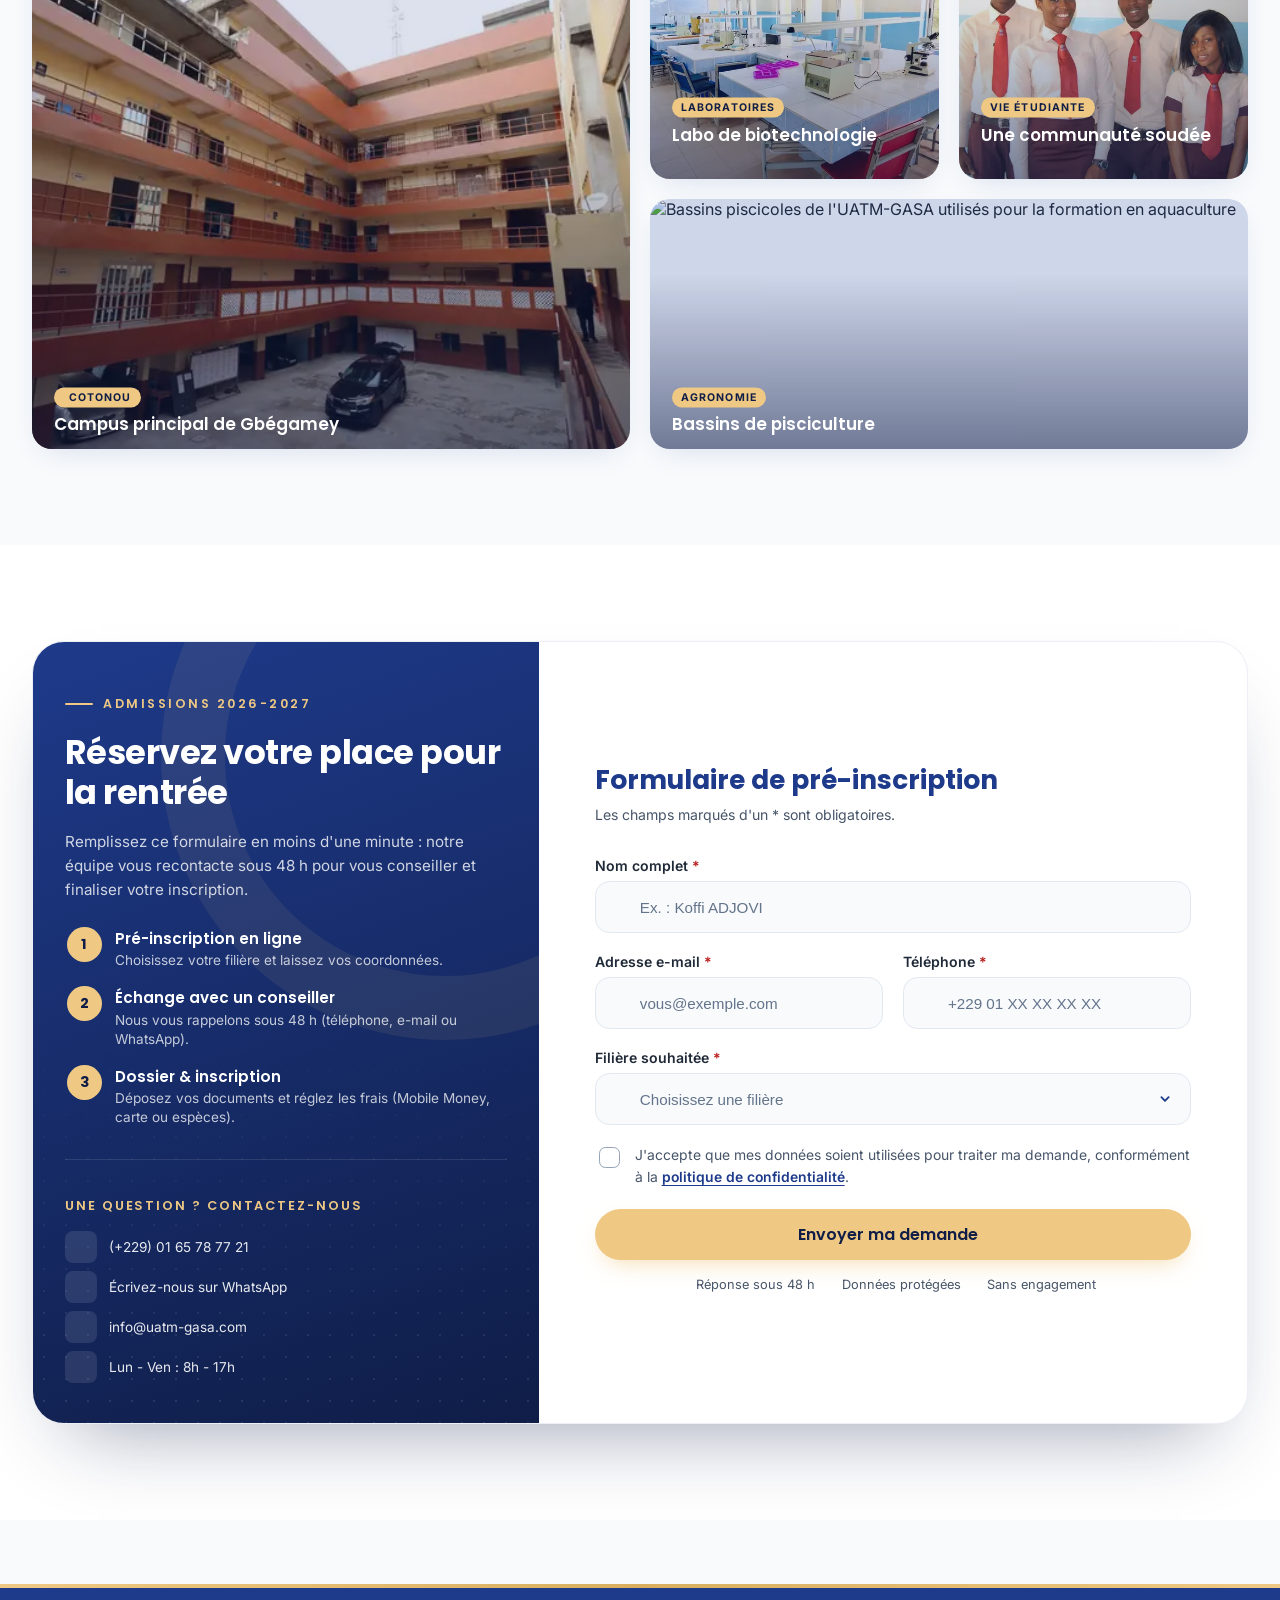
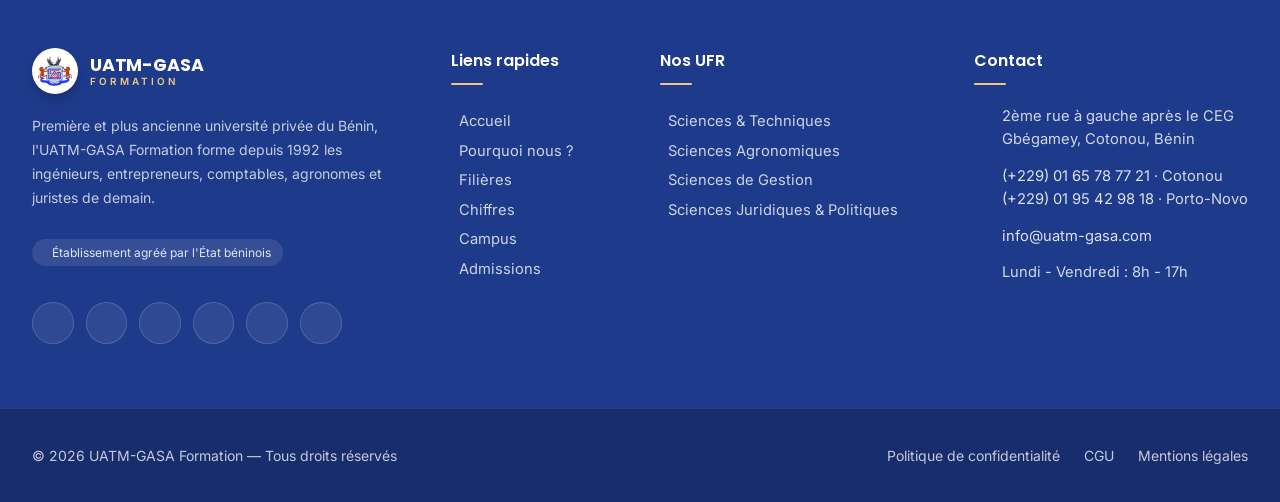
==== commit 17832fa7: "feat: integration de la traduction bilingue sur la page d'accueil" ====
--- a/index.html
+++ b/index.html
@@ -3,7 +3,7 @@
 <head>
   <meta charset="UTF-8">
   <meta name="viewport" content="width=device-width, initial-scale=1">
-  <title>UATM-GASA Formation - Le Générateur d'Avenir</title>
+  <title data-i18n="meta.home.title">UATM-GASA Formation - Le Générateur d'Avenir</title>
 
   <!-- Open Graph (Facebook, WhatsApp, LinkedIn) -->
   <meta property="og:type" content="website">
@@ -23,7 +23,7 @@
   <!-- Lien vers le manifest (PWA) -->
   <link rel="manifest" href="manifest.webmanifest">
 
-  <meta name="description" content="Première université privée du Bénin depuis 1992.">
+  <meta name="description" content="Première université privée du Bénin depuis 1992." data-i18n-attr="content:meta.home.description">
   <meta name="theme-color" content="#1E3A8A">
   <meta name="color-scheme" content="light">
   <link rel="icon" type="image/png" sizes="32x32" href="assets/img/favicon-32.png">
@@ -44,7 +44,7 @@
   <script src="script.js" defer></script>
 </head>
 <body>
-  <a href="#main" class="skip-link">Aller au contenu principal</a>
+  <a href="#main" class="skip-link" data-i18n="a11y.skip">Aller au contenu principal</a>
 
   <!-- =====================================================================
        HEADER
@@ -52,7 +52,7 @@
   <header class="site-header" data-header>
     <div class="container-x header-inner">
 
-      <a href="index.html" class="brand" aria-label="UATM/GASA Formation — retour à l'accueil">
+      <a href="index.html" class="brand" aria-label="UATM-GASA Formation — retour à l'accueil" data-i18n-attr="aria-label:a11y.home_link">
         <span class="brand-badge"><img src="assets/img/logo-uatm-gasa.webp" alt="" width="215" height="192"></span>
         <span class="brand-text">
           <span class="brand-name">UATM-GASA</span>
@@ -60,21 +60,21 @@
         </span>
       </a>
 
-      <nav class="main-nav" aria-label="Navigation principale">
+      <nav class="main-nav" aria-label="Navigation principale" data-i18n-attr="aria-label:a11y.main_nav">
         <ul>
-          <li><a href="#accueil" class="nav-link">Accueil</a></li>
-          <li><a href="#pourquoi" class="nav-link">Pourquoi nous ?</a></li>
-          <li><a href="#filieres" class="nav-link">Filières</a></li>
-          <li><a href="#chiffres" class="nav-link">Chiffres</a></li>
-          <li><a href="#campus" class="nav-link">Campus</a></li>
-          <li><a href="#admissions" class="nav-link">Admissions</a></li>
+          <li><a href="#accueil" class="nav-link" data-i18n="nav.home">Accueil</a></li>
+          <li><a href="#pourquoi" class="nav-link" data-i18n="nav.why">Pourquoi nous ?</a></li>
+          <li><a href="#filieres" class="nav-link" data-i18n="nav.programs">Filières</a></li>
+          <li><a href="#chiffres" class="nav-link" data-i18n="nav.figures">Chiffres</a></li>
+          <li><a href="#campus" class="nav-link" data-i18n="nav.campus">Campus</a></li>
+          <li><a href="#admissions" class="nav-link" data-i18n="nav.admissions">Admissions</a></li>
         </ul>
       </nav>
 
       <div class="header-actions">
 
         <!-- Sélecteur de langue -->
-        <div class="lang-switch" role="group" aria-label="Choix de la langue">
+        <div class="lang-switch" role="group" aria-label="Choix de la langue" data-i18n-attr="aria-label:a11y.lang_group">
           <button type="button" class="lang-btn is-active" lang="fr">FR</button>
           <span class="lang-sep" aria-hidden="true">|</span>
           <button type="button" class="lang-btn" lang="en">EN</button>
@@ -82,9 +82,9 @@
 
         <a href="#admissions" class="btn btn-gold btn-sm">
           <i class="fa-solid fa-graduation-cap" aria-hidden="true"></i>
-          <span>Pré-inscription</span>
+          <span data-i18n="cta.apply">Pré-inscription</span>
         </a>
-        <button type="button" class="burger" aria-controls="mobile-menu" aria-expanded="false" aria-label="Ouvrir le menu">
+        <button type="button" class="burger" aria-controls="mobile-menu" aria-expanded="false" aria-label="Ouvrir le menu" data-i18n-attr="aria-label:a11y.menu_open">
           <span></span><span></span><span></span>
         </button>
       </div>
@@ -97,21 +97,21 @@
        ===================================================================== -->
   <div id="mobile-menu" class="mobile-menu" aria-hidden="true" inert>
     <div class="mobile-menu-inner">
-      <nav aria-label="Navigation mobile">
+      <nav aria-label="Navigation mobile" data-i18n-attr="aria-label:a11y.mobile_nav">
         <ul>
-          <li class="menu-item"><a href="#accueil" class="mobile-link"><span class="mobile-link-num">01</span> Accueil</a></li>
-          <li class="menu-item"><a href="#pourquoi" class="mobile-link"><span class="mobile-link-num">02</span> Pourquoi nous ?</a></li>
-          <li class="menu-item"><a href="#filieres" class="mobile-link"><span class="mobile-link-num">03</span> Filières</a></li>
-          <li class="menu-item"><a href="#chiffres" class="mobile-link"><span class="mobile-link-num">04</span> Chiffres</a></li>
-          <li class="menu-item"><a href="#campus" class="mobile-link"><span class="mobile-link-num">05</span> Campus</a></li>
-          <li class="menu-item"><a href="#admissions" class="mobile-link"><span class="mobile-link-num">06</span> Admissions</a></li>
+          <li class="menu-item"><a href="#accueil" class="mobile-link"><span class="mobile-link-num">01</span> <span data-i18n="nav.home">Accueil</span></a></li>
+          <li class="menu-item"><a href="#pourquoi" class="mobile-link"><span class="mobile-link-num">02</span> <span data-i18n="nav.why">Pourquoi nous ?</span></a></li>
+          <li class="menu-item"><a href="#filieres" class="mobile-link"><span class="mobile-link-num">03</span> <span data-i18n="nav.programs">Filières</span></a></li>
+          <li class="menu-item"><a href="#chiffres" class="mobile-link"><span class="mobile-link-num">04</span> <span data-i18n="nav.figures">Chiffres</span></a></li>
+          <li class="menu-item"><a href="#campus" class="mobile-link"><span class="mobile-link-num">05</span> <span data-i18n="nav.campus">Campus</span></a></li>
+          <li class="menu-item"><a href="#admissions" class="mobile-link"><span class="mobile-link-num">06</span> <span data-i18n="nav.admissions">Admissions</span></a></li>
         </ul>
       </nav>
       
       <div class="mobile-menu-cta menu-item">
         <a href="#admissions" class="btn btn-gold btn-lg w-full">
           <i class="fa-solid fa-graduation-cap" aria-hidden="true"></i>
-          <span>Pré-inscription</span>
+          <span data-i18n="cta.apply">Pré-inscription</span>
         </a>
       </div>
 
@@ -134,7 +134,8 @@
                     srcset="assets/img/hero-etudiants-768.webp 768w, assets/img/hero-etudiants-1280.webp 1280w, assets/img/hero-etudiants-1920.webp 1920w"
                     sizes="100vw" width="1920" height="1276" fetchpriority="high" decoding="async"
                     class="hero-img"
-                    alt="Étudiantes et étudiants de l'UATM-GASA Formation en uniforme, révisant ensemble sur le campus">
+                    alt="Étudiantes et étudiants de l'UATM-GASA Formation en uniforme, révisant ensemble sur le campus"
+                    data-i18n-attr="alt:hero.img_alt">
             </div>
             <div class="hero-overlay"></div>
             <div class="hero-pattern"></div>
@@ -147,31 +148,31 @@
                 <div class="hero-text">
                     <p class="hero-badge">
                     <span class="pulse-dot"></span>
-                    <span>Depuis 1992 · Cotonou, Bénin</span>
+                    <span data-i18n="hero.badge">Depuis 1992 · Cotonou, Bénin</span>
                     </p>
 
                     <h1 class="hero-title">
-                    <span class="line-mask"><span class="line">Le Générateur</span></span>
-                    <span class="line-mask"><span class="line"><span class="line--accent">d'Avenir<svg class="title-swash" viewBox="0 0 300 20" preserveAspectRatio="none" aria-hidden="true"><path pathLength="1" d="M4 15 C 70 5, 150 3, 215 8 S 285 15, 296 7"/></svg></span></span></span>
+                    <span class="line-mask"><span class="line" data-i18n="hero.title_1">Le Générateur</span></span>
+                    <span class="line-mask"><span class="line"><span class="line--accent" data-i18n="hero.title_2">d'Avenir</span><svg class="title-swash" viewBox="0 0 300 20" preserveAspectRatio="none" aria-hidden="true"><path pathLength="1" d="M4 15 C 70 5, 150 3, 215 8 S 285 15, 296 7"/></svg></span></span>
                     </h1>
 
-                    <p class="hero-subtitle">Première université privée du Bénin depuis 1992, l'UATM-GASA Formation forme les meilleurs ingénieurs, entrepreneurs, comptables, agronomes et juristes de demain.</p>
+                    <p class="hero-subtitle" data-i18n="hero.subtitle">Première université privée du Bénin depuis 1992, l'UATM-GASA Formation forme les meilleurs ingénieurs, entrepreneurs, comptables, agronomes et juristes de demain.</p>
 
                     <div class="hero-actions">
                     <a href="#filieres" class="btn btn-gold btn-lg">
-                        <span>Découvrir nos filières</span>
+                        <span data-i18n="hero.cta_programs">Découvrir nos filières</span>
                         <i class="fa-solid fa-arrow-right" aria-hidden="true"></i>
                     </a>
                     <a href="#admissions" class="btn btn-ghost btn-lg">
                         <i class="fa-solid fa-pen-to-square" aria-hidden="true"></i>
-                        <span>Pré-inscription</span>
+                        <span data-i18n="hero.cta_apply">Pré-inscription</span>
                     </a>
                     </div>
 
                     <ul class="hero-trust">
-                    <li><i class="fa-solid fa-circle-check" aria-hidden="true"></i><span>23 filières agréées par l'État</span></li>
-                    <li><i class="fa-solid fa-circle-check" aria-hidden="true"></i><span>Licence · Master · Doctorat</span></li>
-                    <li><i class="fa-solid fa-circle-check" aria-hidden="true"></i><span>Présentiel &amp; e-learning</span></li>
+                    <li><i class="fa-solid fa-circle-check" aria-hidden="true"></i><span data-i18n="hero.trust_1">23 filières agréées par l'État</span></li>
+                    <li><i class="fa-solid fa-circle-check" aria-hidden="true"></i><span data-i18n="hero.trust_2">Licence · Master · Doctorat</span></li>
+                    <li><i class="fa-solid fa-circle-check" aria-hidden="true"></i><span data-i18n="hero.trust_3">Présentiel &amp; e-learning</span></li>
                     </ul>
                 </div>
 
@@ -181,33 +182,33 @@
                     <svg class="rotating-text" viewBox="0 0 200 200">
                         <defs><path id="circle-path" d="M100,100 m-80,0 a80,80 0 1,1 160,0 a80,80 0 1,1 -160,0"/></defs>
                         <!-- CORRECTION ICI : le texte est en minuscules avec text-transform: uppercase en CSS -->
-                        <text><textPath href="#circle-path" textLength="500" lengthAdjust="spacing">UATM-GASA Formation • Le Générateur d'Avenir • </textPath></text>
+                        <text><textPath href="#circle-path" textLength="500" lengthAdjust="spacing" data-i18n="hero.circle_text">UATM-GASA Formation • Le Générateur d'Avenir • </textPath></text>
                     </svg>
                     <div class="rotating-center">
                         <span class="years">34</span>
-                        <span class="years-label">ans d'excellence</span>
+                        <span class="years-label" data-i18n="hero.years_label">ans d'excellence</span>
                     </div>
                     </div>
                     <div class="glass-card glass-card--1">
                     <div class="glass-card-inner">
                         <i class="fa-solid fa-trophy"></i>
-                        <div><strong>1er de la CEDEAO</strong><small>HUAWEI ICT Competition</small></div>
+                        <div><strong data-i18n="hero.card1_title">1er de la CEDEAO</strong><small data-i18n="hero.card1_text">HUAWEI ICT Competition</small></div>
                     </div>
                     </div>
                     <div class="glass-card glass-card--2">
                     <div class="glass-card-inner">
                         <i class="fa-solid fa-hand-holding-dollar"></i>
-                        <div><strong>Bourses jusqu'à 100 %</strong><small>Excellence, mérite &amp; social</small></div>
-                    </div>
-                    </div>
-                </div>
-
-                </div>
-            </div>
-
-            <a href="#pourquoi" class="scroll-indicator" aria-label="Défiler vers la section suivante">
+                        <div><strong data-i18n="hero.card2_title">Bourses jusqu'à 100 %</strong><small data-i18n="hero.card2_text">Excellence, mérite &amp; social</small></div>
+                    </div>
+                    </div>
+                </div>
+
+                </div>
+            </div>
+
+            <a href="#pourquoi" class="scroll-indicator" aria-label="Défiler vers la section suivante" data-i18n-attr="aria-label:hero.scroll_aria">
                 <span class="mouse"><span class="wheel"></span></span>
-                <span>Défiler</span>
+                <span data-i18n="hero.scroll">Défiler</span>
             </a>
 
             <svg class="hero-wave" viewBox="0 0 1440 120" preserveAspectRatio="none">
@@ -220,10 +221,10 @@
             <div class="container-x">
                 
                 <header class="section-head">
-                <p class="eyebrow">Nos atouts</p>
-                <h2 class="section-title">Pourquoi choisir l'UATM-GASA ?</h2>
+                <p class="eyebrow" data-i18n="why.eyebrow">Nos atouts</p>
+                <h2 class="section-title" data-i18n="why.title">Pourquoi choisir l'UATM-GASA ?</h2>
                 <span class="title-bar"></span>
-                <p class="section-lead">Plus qu'une université : un tremplin vers votre réussite professionnelle, au Bénin comme à l'international.</p>
+                <p class="section-lead" data-i18n="why.lead">Plus qu'une université : un tremplin vers votre réussite professionnelle, au Bénin comme à l'international.</p>
                 </header>
 
                 <div class="feature-grid">
@@ -231,57 +232,57 @@
                 <article class="feature-card">
                     <span class="feature-num">01</span>
                     <div class="feature-icon"><i class="fa-solid fa-award"></i></div>
-                    <h3 class="feature-title">Le choix de l'excellence</h3>
-                    <p class="feature-text">Premier de la CEDEAO à la HUAWEI ICT Competition et prix d'excellence GAB School Award 2015.</p>
+                    <h3 class="feature-title" data-i18n="why.c1_title">Le choix de l'excellence</h3>
+                    <p class="feature-text" data-i18n="why.c1_text">Premier de la CEDEAO à la HUAWEI ICT Competition et prix d'excellence GAB School Award 2015.</p>
                 </article>
 
                 <article class="feature-card">
                     <span class="feature-num">02</span>
                     <div class="feature-icon"><i class="fa-solid fa-flask-vial"></i></div>
-                    <h3 class="feature-title">Moyens exceptionnels</h3>
-                    <p class="feature-text">6 laboratoires de TP, 2 laboratoires de recherche, des bibliothèques, 250 ha de terres cultivables et la fibre optique.</p>
+                    <h3 class="feature-title" data-i18n="why.c2_title">Moyens exceptionnels</h3>
+                    <p class="feature-text" data-i18n="why.c2_text">6 laboratoires de TP, 2 laboratoires de recherche, des bibliothèques, 250 ha de terres cultivables et la fibre optique.</p>
                 </article>
 
                 <article class="feature-card">
                     <span class="feature-num">03</span>
                     <div class="feature-icon"><i class="fa-solid fa-handshake"></i></div>
-                    <h3 class="feature-title">Réseau dynamique</h3>
-                    <p class="feature-text">Des milliers d'anciens étudiants présents sur les 5 continents pour faciliter votre insertion professionnelle.</p>
+                    <h3 class="feature-title" data-i18n="why.c3_title">Réseau dynamique</h3>
+                    <p class="feature-text" data-i18n="why.c3_text">Des milliers d'anciens étudiants présents sur les 5 continents pour faciliter votre insertion professionnelle.</p>
                 </article>
 
                 <article class="feature-card">
                     <span class="feature-num">04</span>
                     <div class="feature-icon"><i class="fa-solid fa-screwdriver-wrench"></i></div>
-                    <h3 class="feature-title">Formation pratique</h3>
-                    <p class="feature-text">Certifications HUAWEI et formations courtes (développement web, énergie solaire, marketing digital) dès la 1<sup>re</sup> année.</p>
+                    <h3 class="feature-title" data-i18n="why.c4_title">Formation pratique</h3>
+                    <p class="feature-text" data-i18n="why.c4_text">Certifications HUAWEI et formations courtes (développement web, énergie solaire, marketing digital) dès la 1<sup>re</sup> année.</p>
                 </article>
 
                 <article class="feature-card">
                     <span class="feature-num">05</span>
                     <div class="feature-icon"><i class="fa-solid fa-hand-holding-dollar"></i></div>
-                    <h3 class="feature-title">Bourses disponibles</h3>
-                    <p class="feature-text">Bourses d'excellence (100 %), de mérite (50 %) et sociales (25 %) selon vos résultats et votre situation.</p>
+                    <h3 class="feature-title" data-i18n="why.c5_title">Bourses disponibles</h3>
+                    <p class="feature-text" data-i18n="why.c5_text">Bourses d'excellence (100 %), de mérite (50 %) et sociales (25 %) selon vos résultats et votre situation.</p>
                 </article>
 
                 <article class="feature-card">
                     <span class="feature-num">06</span>
                     <div class="feature-icon"><i class="fa-solid fa-people-group"></i></div>
-                    <h3 class="feature-title">Vie étudiante enrichissante</h3>
-                    <p class="feature-text">Clubs de basketball, football, musique, danse, journalisme et développement personnel.</p>
+                    <h3 class="feature-title" data-i18n="why.c6_title">Vie étudiante enrichissante</h3>
+                    <p class="feature-text" data-i18n="why.c6_text">Clubs de basketball, football, musique, danse, journalisme et développement personnel.</p>
                 </article>
 
                 <article class="feature-card">
                     <span class="feature-num">07</span>
                     <div class="feature-icon"><i class="fa-solid fa-earth-africa"></i></div>
-                    <h3 class="feature-title">Ouverture internationale</h3>
-                    <p class="feature-text">Des enseignants venus du monde entier et des étudiants de plus de 14 nationalités.</p>
+                    <h3 class="feature-title" data-i18n="why.c7_title">Ouverture internationale</h3>
+                    <p class="feature-text" data-i18n="why.c7_text">Des enseignants venus du monde entier et des étudiants de plus de 14 nationalités.</p>
                 </article>
 
                 <article class="feature-card">
                     <span class="feature-num">08</span>
                     <div class="feature-icon"><i class="fa-solid fa-microchip"></i></div>
-                    <h3 class="feature-title">Technologies avancées</h3>
-                    <p class="feature-text">Intelligence artificielle, robotique, énergies renouvelables, marketing digital et big data au programme.</p>
+                    <h3 class="feature-title" data-i18n="why.c8_title">Technologies avancées</h3>
+                    <p class="feature-text" data-i18n="why.c8_text">Intelligence artificielle, robotique, énergies renouvelables, marketing digital et big data au programme.</p>
                 </article>
 
                 </div>
@@ -295,10 +296,10 @@
       <div class="container-x">
         
         <header class="section-head">
-          <p class="eyebrow">Nos formations</p>
-          <h2 class="section-title">4 UFR, 23 filières agréées par l'État</h2>
+          <p class="eyebrow" data-i18n="programs.eyebrow">Nos formations</p>
+          <h2 class="section-title" data-i18n="programs.title">4 UFR, 23 filières agréées par l'État</h2>
           <span class="title-bar"></span>
-          <p class="section-lead">Licence (3 ans) et Master (5 ans), en cours du jour, du soir ou en e-learning, pour construire une carrière qui vous ressemble.</p>
+          <p class="section-lead" data-i18n="programs.lead">Licence (3 ans) et Master (5 ans), en cours du jour, du soir ou en e-learning, pour construire une carrière qui vous ressemble.</p>
         </header>
 
         <div class="ufr-grid">
@@ -306,26 +307,26 @@
           <!-- UFR 1 : Sciences & Techniques -->
           <article class="ufr-card">
             <div class="ufr-media">
-              <img src="assets/img/ufr-sciences-techniques.webp" width="720" height="478" loading="lazy" alt="Étudiants en travaux pratiques sur une baie de brassage réseau">
-              <span class="ufr-count"><strong>8</strong> filières</span>
+              <img src="assets/img/ufr-sciences-techniques.webp" width="720" height="478" loading="lazy" alt="Étudiants en travaux pratiques sur une baie de brassage réseau" data-i18n-attr="alt:programs.img_st">
+              <span class="ufr-count"><strong>8</strong> <span data-i18n="programs.count_label">filières</span></span>
             </div>
             <div class="ufr-body">
               <span class="ufr-icon"><i class="fa-solid fa-microchip"></i></span>
-              <h3 class="ufr-title">Sciences &amp; Techniques</h3>
-              <p class="ufr-tagline">Informatique, réseaux, énergie &amp; industrie</p>
-              <p class="ufr-degree"><i class="fa-solid fa-graduation-cap"></i> Licence · Master</p>
+              <h3 class="ufr-title" data-i18n="programs.st_title">Sciences &amp; Techniques</h3>
+              <p class="ufr-tagline" data-i18n="programs.st_tagline">Informatique, réseaux, énergie &amp; industrie</p>
+              <p class="ufr-degree"><i class="fa-solid fa-graduation-cap"></i> <span data-i18n="programs.degree">Licence · Master</span></p>
               <ul class="ufr-list">
-                <li><button type="button" class="program-link"><i class="fa-solid fa-check"></i>Réseaux Informatiques et Télécoms</button></li>
-                <li><button type="button" class="program-link"><i class="fa-solid fa-check"></i>Systèmes Informatiques et Logiciels</button></li>
-                <li><button type="button" class="program-link"><i class="fa-solid fa-check"></i>Sécurité Informatique</button></li>
-                <li><button type="button" class="program-link"><i class="fa-solid fa-check"></i>Systèmes Industriels</button></li>
-                <li><button type="button" class="program-link"><i class="fa-solid fa-check"></i>Génie Électrique et Énergie Renouvelable</button></li>
-                <li><button type="button" class="program-link"><i class="fa-solid fa-check"></i>Informatique Industrielle et Maintenance</button></li>
-                <li><button type="button" class="program-link"><i class="fa-solid fa-check"></i>Froid et Climatisation</button></li>
-                <li><button type="button" class="program-link"><i class="fa-solid fa-check"></i>Biotechnologie</button></li>
+                <li><button type="button" class="program-link"><i class="fa-solid fa-check"></i><span data-i18n="prog.rit">Réseaux Informatiques et Télécoms</span></button></li>
+                <li><button type="button" class="program-link"><i class="fa-solid fa-check"></i><span data-i18n="prog.sil">Systèmes Informatiques et Logiciels</span></button></li>
+                <li><button type="button" class="program-link"><i class="fa-solid fa-check"></i><span data-i18n="prog.sec">Sécurité Informatique</span></button></li>
+                <li><button type="button" class="program-link"><i class="fa-solid fa-check"></i><span data-i18n="prog.si">Systèmes Industriels</span></button></li>
+                <li><button type="button" class="program-link"><i class="fa-solid fa-check"></i><span data-i18n="prog.geer">Génie Électrique et Énergie Renouvelable</span></button></li>
+                <li><button type="button" class="program-link"><i class="fa-solid fa-check"></i><span data-i18n="prog.iim">Informatique Industrielle et Maintenance</span></button></li>
+                <li><button type="button" class="program-link"><i class="fa-solid fa-check"></i><span data-i18n="prog.fc">Froid et Climatisation</span></button></li>
+                <li><button type="button" class="program-link"><i class="fa-solid fa-check"></i><span data-i18n="prog.bio">Biotechnologie</span></button></li>
               </ul>
               <div class="ufr-footer">
-                <a href="#admissions" class="ufr-cta">Je candidate <i class="fa-solid fa-arrow-right"></i></a>
+                <a href="#admissions" class="ufr-cta"><span data-i18n="programs.apply">Je candidate</span> <i class="fa-solid fa-arrow-right"></i></a>
               </div>
             </div>
           </article>
@@ -333,21 +334,21 @@
           <!-- UFR 2 : Sciences Agronomiques -->
           <article class="ufr-card">
             <div class="ufr-media">
-              <img src="assets/img/ufr-agronomie.webp" width="720" height="480" loading="lazy" alt="Étudiants en agronomie lors d'une sortie de terrain">
-              <span class="ufr-count"><strong>3</strong> filières</span>
+              <img src="assets/img/ufr-agronomie.webp" width="720" height="480" loading="lazy" alt="Étudiants en agronomie lors d'une sortie de terrain" data-i18n-attr="alt:programs.img_agro">
+              <span class="ufr-count"><strong>3</strong> <span data-i18n="programs.count_label">filières</span></span>
             </div>
             <div class="ufr-body">
               <span class="ufr-icon"><i class="fa-solid fa-seedling"></i></span>
-              <h3 class="ufr-title">Sciences Agronomiques</h3>
-              <p class="ufr-tagline">Productions animale et végétale, agro-économie</p>
-              <p class="ufr-degree"><i class="fa-solid fa-graduation-cap"></i> Licence · Master</p>
+              <h3 class="ufr-title" data-i18n="programs.agro_title">Sciences Agronomiques</h3>
+              <p class="ufr-tagline" data-i18n="programs.agro_tagline">Productions animale et végétale, agro-économie</p>
+              <p class="ufr-degree"><i class="fa-solid fa-graduation-cap"></i> <span data-i18n="programs.degree">Licence · Master</span></p>
               <ul class="ufr-list">
-                <li><button type="button" class="program-link"><i class="fa-solid fa-check"></i>Production Animale</button></li>
-                <li><button type="button" class="program-link"><i class="fa-solid fa-check"></i>Production Végétale</button></li>
-                <li><button type="button" class="program-link"><i class="fa-solid fa-check"></i>Agro-Économie</button></li>
+                <li><button type="button" class="program-link"><i class="fa-solid fa-check"></i><span data-i18n="prog.pa">Production Animale</span></button></li>
+                <li><button type="button" class="program-link"><i class="fa-solid fa-check"></i><span data-i18n="prog.pv">Production Végétale</span></button></li>
+                <li><button type="button" class="program-link"><i class="fa-solid fa-check"></i><span data-i18n="prog.ae">Agro-Économie</span></button></li>
               </ul>
               <div class="ufr-footer">
-                <a href="#admissions" class="ufr-cta">Je candidate <i class="fa-solid fa-arrow-right"></i></a>
+                <a href="#admissions" class="ufr-cta"><span data-i18n="programs.apply">Je candidate</span> <i class="fa-solid fa-arrow-right"></i></a>
               </div>
             </div>
           </article>
@@ -355,26 +356,26 @@
           <!-- UFR 3 : Sciences de Gestion -->
           <article class="ufr-card">
             <div class="ufr-media">
-              <img src="assets/img/ufr-gestion.webp" width="720" height="478" loading="lazy" alt="Étudiantes en gestion travaillant sur un exercice de comptabilité">
-              <span class="ufr-count"><strong>8</strong> filières</span>
+              <img src="assets/img/ufr-gestion.webp" width="720" height="478" loading="lazy" alt="Étudiantes en gestion travaillant sur un exercice de comptabilité" data-i18n-attr="alt:programs.img_mgmt">
+              <span class="ufr-count"><strong>8</strong> <span data-i18n="programs.count_label">filières</span></span>
             </div>
             <div class="ufr-body">
               <span class="ufr-icon"><i class="fa-solid fa-chart-line"></i></span>
-              <h3 class="ufr-title">Sciences de Gestion</h3>
-              <p class="ufr-tagline">Finance, marketing, RH &amp; logistique</p>
-              <p class="ufr-degree"><i class="fa-solid fa-graduation-cap"></i> Licence · Master</p>
+              <h3 class="ufr-title" data-i18n="programs.mgmt_title">Sciences de Gestion</h3>
+              <p class="ufr-tagline" data-i18n="programs.mgmt_tagline">Finance, marketing, RH &amp; logistique</p>
+              <p class="ufr-degree"><i class="fa-solid fa-graduation-cap"></i> <span data-i18n="programs.degree">Licence · Master</span></p>
               <ul class="ufr-list">
-                <li><button type="button" class="program-link"><i class="fa-solid fa-check"></i>Finance, Comptabilité et Audit</button></li>
-                <li><button type="button" class="program-link"><i class="fa-solid fa-check"></i>Banque, Finance et Assurance</button></li>
-                <li><button type="button" class="program-link"><i class="fa-solid fa-check"></i>Marketing, Communication et Commerce</button></li>
-                <li><button type="button" class="program-link"><i class="fa-solid fa-check"></i>Marketing Digital</button></li>
-                <li><button type="button" class="program-link"><i class="fa-solid fa-check"></i>Management des Ressources Humaines</button></li>
-                <li><button type="button" class="program-link"><i class="fa-solid fa-check"></i>Transport et Logistique</button></li>
-                <li><button type="button" class="program-link"><i class="fa-solid fa-check"></i>Entrepreneuriat et Gestion de Projets</button></li>
-                <li><button type="button" class="program-link"><i class="fa-solid fa-check"></i>Techniques de Ventes et Négociations</button></li>
+                <li><button type="button" class="program-link"><i class="fa-solid fa-check"></i><span data-i18n="prog.fca">Finance, Comptabilité et Audit</span></button></li>
+                <li><button type="button" class="program-link"><i class="fa-solid fa-check"></i><span data-i18n="prog.bfa">Banque, Finance et Assurance</span></button></li>
+                <li><button type="button" class="program-link"><i class="fa-solid fa-check"></i><span data-i18n="prog.mcc">Marketing, Communication et Commerce</span></button></li>
+                <li><button type="button" class="program-link"><i class="fa-solid fa-check"></i><span data-i18n="prog.md">Marketing Digital</span></button></li>
+                <li><button type="button" class="program-link"><i class="fa-solid fa-check"></i><span data-i18n="prog.mrh">Management des Ressources Humaines</span></button></li>
+                <li><button type="button" class="program-link"><i class="fa-solid fa-check"></i><span data-i18n="prog.tl">Transport et Logistique</span></button></li>
+                <li><button type="button" class="program-link"><i class="fa-solid fa-check"></i><span data-i18n="prog.egp">Entrepreneuriat et Gestion de Projets</span></button></li>
+                <li><button type="button" class="program-link"><i class="fa-solid fa-check"></i><span data-i18n="prog.tvn">Techniques de Ventes et Négociations</span></button></li>
               </ul>
               <div class="ufr-footer">
-                <a href="#admissions" class="ufr-cta">Je candidate <i class="fa-solid fa-arrow-right"></i></a>
+                <a href="#admissions" class="ufr-cta"><span data-i18n="programs.apply">Je candidate</span> <i class="fa-solid fa-arrow-right"></i></a>
               </div>
             </div>
           </article>
@@ -382,22 +383,22 @@
           <!-- UFR 4 : Sciences Juridiques & Politiques -->
           <article class="ufr-card">
             <div class="ufr-media">
-              <img src="assets/img/ufr-droit.webp" width="626" height="417" loading="lazy" alt="Maillet de juge posé sur des livres de droit">
-              <span class="ufr-count"><strong>4</strong> filières</span>
+              <img src="assets/img/ufr-droit.webp" width="626" height="417" loading="lazy" alt="Maillet de juge posé sur des livres de droit" data-i18n-attr="alt:programs.img_law">
+              <span class="ufr-count"><strong>4</strong> <span data-i18n="programs.count_label">filières</span></span>
             </div>
             <div class="ufr-body">
               <span class="ufr-icon"><i class="fa-solid fa-scale-balanced"></i></span>
-              <h3 class="ufr-title">Sciences Juridiques</h3>
-              <p class="ufr-tagline">Droit, communication &amp; relations internationales</p>
-              <p class="ufr-degree"><i class="fa-solid fa-graduation-cap"></i> Licence · Master</p>
+              <h3 class="ufr-title" data-i18n="programs.law_title">Sciences Juridiques</h3>
+              <p class="ufr-tagline" data-i18n="programs.law_tagline">Droit, communication &amp; relations internationales</p>
+              <p class="ufr-degree"><i class="fa-solid fa-graduation-cap"></i> <span data-i18n="programs.degree">Licence · Master</span></p>
               <ul class="ufr-list">
-                <li><button type="button" class="program-link"><i class="fa-solid fa-check"></i>Droit Public</button></li>
-                <li><button type="button" class="program-link"><i class="fa-solid fa-check"></i>Droit Privé</button></li>
-                <li><button type="button" class="program-link"><i class="fa-solid fa-check"></i>Droit des Affaires</button></li>
-                <li><button type="button" class="program-link"><i class="fa-solid fa-check"></i>Communication et Relations Internationales</button></li>
+                <li><button type="button" class="program-link"><i class="fa-solid fa-check"></i><span data-i18n="prog.dpu">Droit Public</span></button></li>
+                <li><button type="button" class="program-link"><i class="fa-solid fa-check"></i><span data-i18n="prog.dpr">Droit Privé</span></button></li>
+                <li><button type="button" class="program-link"><i class="fa-solid fa-check"></i><span data-i18n="prog.daf">Droit des Affaires</span></button></li>
+                <li><button type="button" class="program-link"><i class="fa-solid fa-check"></i><span data-i18n="prog.cri">Communication et Relations Internationales</span></button></li>
               </ul>
               <div class="ufr-footer">
-                <a href="#admissions" class="ufr-cta">Je candidate <i class="fa-solid fa-arrow-right"></i></a>
+                <a href="#admissions" class="ufr-cta"><span data-i18n="programs.apply">Je candidate</span> <i class="fa-solid fa-arrow-right"></i></a>
               </div>
             </div>
           </article>
@@ -406,7 +407,7 @@
 
         <p class="programs-note">
           <i class="fa-solid fa-circle-info"></i>
-          <span>Astuce : cliquez sur une filière pour la présélectionner dans le formulaire de pré-inscription (disponible plus bas).</span>
+          <span data-i18n="programs.note">Astuce : cliquez sur une filière pour la présélectionner dans le formulaire de pré-inscription (disponible plus bas).</span>
         </p>
 
       </div>
@@ -422,10 +423,10 @@
         <div class="container-x relative">
             
             <header class="section-head">
-            <p class="eyebrow eyebrow--light">L'UATM en chiffres</p>
-            <h2 class="section-title section-title--light">Plus de trois décennies d'excellence</h2>
+            <p class="eyebrow eyebrow--light" data-i18n="figures.eyebrow">L'UATM en chiffres</p>
+            <h2 class="section-title section-title--light" data-i18n="figures.title">Plus de trois décennies d'excellence</h2>
             <span class="title-bar"></span>
-            <p class="section-lead section-lead--light">Depuis sa création par le Dr Théophane AYI, l'UATM-GASA est passée de 60 étudiants et 2 filières à une université de référence en Afrique de l'Ouest.</p>
+            <p class="section-lead section-lead--light" data-i18n="figures.lead">Depuis sa création par le Dr Théophane AYI, l'UATM-GASA est passée de 60 étudiants et 2 filières à une université de référence en Afrique de l'Ouest.</p>
             </header>
 
             <!-- Les 4 grands chiffres -->
@@ -434,29 +435,29 @@
             <div class="stat-card">
                 <span class="stat-icon"><i class="fa-solid fa-calendar-check"></i></span>
                 <p class="stat-number"><span data-counter data-to="1992" data-format="plain">1992</span></p>
-                <p class="stat-label">Année de création</p>
-                <p class="stat-sub">Première université privée du Bénin</p>
+                <p class="stat-label" data-i18n="figures.s1_label">Année de création</p>
+                <p class="stat-sub" data-i18n="figures.s1_sub">Première université privée du Bénin</p>
             </div>
 
             <div class="stat-card">
                 <span class="stat-icon"><i class="fa-solid fa-user-graduate"></i></span>
                 <p class="stat-number"><span data-counter data-to="3000">3 000</span>+</p>
-                <p class="stat-label">Étudiants inscrits</p>
-                <p class="stat-sub">Venus de toute l'Afrique</p>
+                <p class="stat-label" data-i18n="figures.s2_label">Étudiants inscrits</p>
+                <p class="stat-sub" data-i18n="figures.s2_sub">Venus de toute l'Afrique</p>
             </div>
 
             <div class="stat-card">
                 <span class="stat-icon"><i class="fa-solid fa-book-open-reader"></i></span>
                 <p class="stat-number"><span data-counter data-to="23">23</span></p>
-                <p class="stat-label">Filières agréées</p>
-                <p class="stat-sub">Par l'État béninois</p>
+                <p class="stat-label" data-i18n="figures.s3_label">Filières agréées</p>
+                <p class="stat-sub" data-i18n="figures.s3_sub">Par l'État béninois</p>
             </div>
 
             <div class="stat-card">
                 <span class="stat-icon"><i class="fa-solid fa-chalkboard-user"></i></span>
                 <p class="stat-number"><span data-counter data-to="213">213</span></p>
-                <p class="stat-label">Professeurs</p>
-                <p class="stat-sub">Dont 36 enseignants internationaux</p>
+                <p class="stat-label" data-i18n="figures.s4_label">Professeurs</p>
+                <p class="stat-sub" data-i18n="figures.s4_sub">Dont 36 enseignants internationaux</p>
             </div>
 
             </div>
@@ -466,25 +467,25 @@
             <li>
                 <div class="mini-stat">
                 <i class="fa-solid fa-building-columns"></i>
-                <div><strong><span data-counter data-to="5">5</span></strong><span>Campus au Bénin</span></div>
+                <div><strong><span data-counter data-to="5">5</span></strong><span data-i18n="figures.m1">Campus au Bénin</span></div>
                 </div>
             </li>
             <li>
                 <div class="mini-stat">
                 <i class="fa-solid fa-school"></i>
-                <div><strong><span data-counter data-to="4">4</span></strong><span>Unités de Formation et de Recherche</span></div>
+                <div><strong><span data-counter data-to="4">4</span></strong><span data-i18n="figures.m2">Unités de Formation et de Recherche</span></div>
                 </div>
             </li>
             <li>
                 <div class="mini-stat">
                 <i class="fa-solid fa-earth-africa"></i>
-                <div><strong><span data-counter data-to="14">14</span>+</strong><span>Nationalités représentées</span></div>
+                <div><strong><span data-counter data-to="14">14</span>+</strong><span data-i18n="figures.m3">Nationalités représentées</span></div>
                 </div>
             </li>
             <li>
                 <div class="mini-stat">
                 <i class="fa-solid fa-leaf"></i>
-                <div><strong><span data-counter data-to="250">250</span> ha</strong><span>De terres cultivables</span></div>
+                <div><strong><span data-counter data-to="250">250</span> ha</strong><span data-i18n="figures.m4">De terres cultivables</span></div>
                 </div>
             </li>
             </ul>
@@ -492,16 +493,16 @@
             <!-- Citation du fondateur -->
             <figure class="founder-card">
             <div class="founder-photo">
-                <img src="assets/img/fondateur-theophane-ayi.webp" width="424" height="378" loading="lazy" alt="Portrait du Dr Théophane AYI, fondateur de l'UATM-GASA Formation">
+                <img src="assets/img/fondateur-theophane-ayi.webp" width="424" height="378" loading="lazy" alt="Portrait du Dr Théophane AYI, fondateur de l'UATM-GASA Formation" data-i18n-attr="alt:figures.founder_alt">
             </div>
             <div class="founder-quote">
                 <i class="fa-solid fa-quote-left"></i>
                 <blockquote>
-                <p>« Notre ambition est de former des hommes et des femmes compétents, capables de transformer positivement leur environnement et de s'imposer partout dans le monde. »</p>
+                <p data-i18n="figures.quote">« Notre ambition est de former des hommes et des femmes compétents, capables de transformer positivement leur environnement et de s'imposer partout dans le monde. »</p>
                 </blockquote>
                 <figcaption class="founder-caption">
                 <strong>Dr Théophane AYI</strong>
-                <span>Président-Fondateur de l'UATM-GASA Formation</span>
+                <span data-i18n="figures.quote_role">Président-Fondateur de l'UATM-GASA Formation</span>
                 </figcaption>
             </div>
             </figure>
@@ -519,20 +520,20 @@
                 
                 <!-- Colonne gauche : Texte et infos -->
                 <div class="campus-text">
-                    <p class="eyebrow">Vie étudiante &amp; campus</p>
-                    <h2 class="section-title">5 campus, une seule famille</h2>
+                    <p class="eyebrow" data-i18n="campus.eyebrow">Vie étudiante &amp; campus</p>
+                    <h2 class="section-title" data-i18n="campus.title">5 campus, une seule famille</h2>
                     <span class="title-bar title-bar--left"></span>
-                    <p class="section-lead">De Cotonou à Porto-Novo en passant par Abomey-Calavi, l'UATM-GASA vous accueille sur <strong>5 campus</strong> équipés de laboratoires modernes, de bibliothèques, d'une connexion fibre optique et d'espaces sportifs.</p>
-                    <p class="section-lead">Ici, on apprend aussi en dehors des cours : sport, culture, projets associatifs… Une vie étudiante intense, avec des étudiants de plus de 14 nationalités.</p>
+                    <p class="section-lead" data-i18n="campus.text1">De Cotonou à Porto-Novo en passant par Abomey-Calavi, l'UATM-GASA vous accueille sur <strong>5 campus</strong> équipés de laboratoires modernes, de bibliothèques, d'une connexion fibre optique et d'espaces sportifs.</p>
+                    <p class="section-lead" data-i18n="campus.text2">Ici, on apprend aussi en dehors des cours : sport, culture, projets associatifs… Une vie étudiante intense, avec des étudiants de plus de 14 nationalités.</p>
                     
-                    <h3 class="campus-subtitle">Nos clubs étudiants</h3>
+                    <h3 class="campus-subtitle" data-i18n="campus.clubs_title">Nos clubs étudiants</h3>
                     <ul class="campus-clubs">
-                    <li><i class="fa-solid fa-basketball"></i> Basketball</li>
-                    <li><i class="fa-solid fa-futbol"></i> Football</li>
-                    <li><i class="fa-solid fa-music"></i> Musique</li>
-                    <li><i class="fa-solid fa-person-running"></i> Danse</li>
-                    <li><i class="fa-solid fa-newspaper"></i> Journalisme</li>
-                    <li><i class="fa-solid fa-lightbulb"></i> Développement personnel</li>
+                    <li><i class="fa-solid fa-basketball"></i> <span data-i18n="campus.club_basket">Basketball</span></li>
+                    <li><i class="fa-solid fa-futbol"></i> <span data-i18n="campus.club_foot">Football</span></li>
+                    <li><i class="fa-solid fa-music"></i> <span data-i18n="campus.club_music">Musique</span></li>
+                    <li><i class="fa-solid fa-person-running"></i> <span data-i18n="campus.club_dance">Danse</span></li>
+                    <li><i class="fa-solid fa-newspaper"></i> <span data-i18n="campus.club_journalism">Journalisme</span></li>
+                    <li><i class="fa-solid fa-lightbulb"></i> <span data-i18n="campus.club_dev">Développement personnel</span></li>
                     </ul>
                 </div>
 
@@ -542,9 +543,9 @@
                     <div class="campus-item campus-item--main">
                     <span class="campus-pin"><i class="fa-solid fa-building-columns"></i></span>
                     <div>
-                        <p class="campus-name">Gbégamey <span class="campus-tag">Campus principal</span></p>
+                        <p class="campus-name">Gbégamey <span class="campus-tag" data-i18n="campus.main_tag">Campus principal</span></p>
                         <p class="campus-city">Cotonou</p>
-                        <p class="campus-address">2ème rue à gauche après le CEG Gbégamey</p>
+                        <p class="campus-address" data-i18n="campus.gbegamey_addr">2ème rue à gauche après le CEG Gbégamey</p>
                         <a href="tel:+2290165787721" class="campus-phone"><i class="fa-solid fa-phone"></i> (+229) 01 65 78 77 21</a>
                     </div>
                     </div>
@@ -554,7 +555,7 @@
                     <div>
                         <p class="campus-name">Calavi</p>
                         <p class="campus-city">Abomey-Calavi</p>
-                        <p class="campus-address">2ème étage, bâtiment Continental Bank, face à la Mairie</p>
+                        <p class="campus-address" data-i18n="campus.calavi_addr">2ème étage, bâtiment Continental Bank, face à la Mairie</p>
                     </div>
                     </div>
 
@@ -563,7 +564,7 @@
                     <div>
                         <p class="campus-name">Akpakpa</p>
                         <p class="campus-city">Cotonou</p>
-                        <p class="campus-address">À la descente du nouveau pont et PK6, route de Porto-Novo, carrefour Abattoir</p>
+                        <p class="campus-address" data-i18n="campus.akpakpa_addr">À la descente du nouveau pont et PK6, route de Porto-Novo, carrefour Abattoir</p>
                     </div>
                     </div>
 
@@ -572,7 +573,7 @@
                     <div>
                         <p class="campus-name">Agla</p>
                         <p class="campus-city">Cotonou</p>
-                        <p class="campus-address">Von du Commissariat de Kouhounnou, Agla</p>
+                        <p class="campus-address" data-i18n="campus.agla_addr">Von du Commissariat de Kouhounnou, Agla</p>
                     </div>
                     </div>
 
@@ -581,7 +582,7 @@
                     <div>
                         <p class="campus-name">Porto-Novo</p>
                         <p class="campus-city">Porto-Novo</p>
-                        <p class="campus-address">Dangbéklounon, rue allant à Gbèdjromédé</p>
+                        <p class="campus-address" data-i18n="campus.porto_addr">Dangbéklounon, rue allant à Gbèdjromédé</p>
                         <a href="tel:+2290195429818" class="campus-phone"><i class="fa-solid fa-phone"></i> (+229) 01 95 42 98 18</a>
                     </div>
                     </div>
@@ -593,38 +594,38 @@
                 <div class="gallery">
                 
                 <figure class="gallery-item">
-                    <img src="assets/img/campus-gbegamey-1200.webp" srcset="assets/img/campus-gbegamey-640.webp 640w, assets/img/campus-gbegamey-1200.webp 1200w" sizes="(min-width: 1024px) 50vw, 100vw" width="1200" height="800" loading="lazy" alt="Bâtiment principal de l'UATM-GASA Formation à Gbégamey, Cotonou">
+                    <img src="assets/img/campus-gbegamey-1200.webp" srcset="assets/img/campus-gbegamey-640.webp 640w, assets/img/campus-gbegamey-1200.webp 1200w" sizes="(min-width: 1024px) 50vw, 100vw" width="1200" height="800" loading="lazy" alt="Bâtiment principal de l'UATM-GASA Formation à Gbégamey, Cotonou" data-i18n-attr="alt:campus.g1_alt">
                     <figcaption class="gallery-caption">
                     <span class="gallery-tag"><i class="fa-solid fa-location-dot"></i>Cotonou</span>
-                    <strong>Campus principal de Gbégamey</strong>
-                    <span class="gallery-text">Un bâtiment moderne de plusieurs étages au cœur de Cotonou.</span>
+                    <strong data-i18n="campus.g1_title">Campus principal de Gbégamey</strong>
+                    <span class="gallery-text" data-i18n="campus.g1_text">Un bâtiment moderne de plusieurs étages au cœur de Cotonou.</span>
                     </figcaption>
                 </figure>
 
                 <figure class="gallery-item">
-                    <img src="assets/img/labo-biotechnologie-640.webp" srcset="assets/img/labo-biotechnologie-640.webp 640w, assets/img/labo-biotechnologie-1000.webp 1000w" sizes="(min-width: 1024px) 25vw, 50vw" width="640" height="480" loading="lazy" alt="Salle de travaux pratiques de biotechnologie entièrement équipée">
+                    <img src="assets/img/labo-biotechnologie-640.webp" srcset="assets/img/labo-biotechnologie-640.webp 640w, assets/img/labo-biotechnologie-1000.webp 1000w" sizes="(min-width: 1024px) 25vw, 50vw" width="640" height="480" loading="lazy" alt="Salle de travaux pratiques de biotechnologie entièrement équipée" data-i18n-attr="alt:campus.g2_alt">
                     <figcaption class="gallery-caption">
-                    <span class="gallery-tag">Laboratoires</span>
-                    <strong>Labo de biotechnologie</strong>
-                    <span class="gallery-text">Analyses biochimiques, transformation et contrôle qualité.</span>
+                    <span class="gallery-tag" data-i18n="campus.g2_tag">Laboratoires</span>
+                    <strong data-i18n="campus.g2_title">Labo de biotechnologie</strong>
+                    <span class="gallery-text" data-i18n="campus.g2_text">Analyses biochimiques, transformation et contrôle qualité.</span>
                     </figcaption>
                 </figure>
 
                 <figure class="gallery-item">
-                    <img src="assets/img/vie-etudiante-640.webp" srcset="assets/img/vie-etudiante-640.webp 640w, assets/img/vie-etudiante-1000.webp 1000w" sizes="(min-width: 1024px) 25vw, 50vw" width="640" height="426" loading="lazy" alt="Groupe d'étudiants souriants de l'UATM-GASA en uniforme">
+                    <img src="assets/img/vie-etudiante-640.webp" srcset="assets/img/vie-etudiante-640.webp 640w, assets/img/vie-etudiante-1000.webp 1000w" sizes="(min-width: 1024px) 25vw, 50vw" width="640" height="426" loading="lazy" alt="Groupe d'étudiants souriants de l'UATM-GASA en uniforme" data-i18n-attr="alt:campus.g3_alt">
                     <figcaption class="gallery-caption">
-                    <span class="gallery-tag">Vie étudiante</span>
-                    <strong>Une communauté soudée</strong>
-                    <span class="gallery-text">Plus de 3 000 étudiants de 14 nationalités.</span>
+                    <span class="gallery-tag" data-i18n="campus.g3_tag">Vie étudiante</span>
+                    <strong data-i18n="campus.g3_title">Une communauté soudée</strong>
+                    <span class="gallery-text" data-i18n="campus.g3_text">Plus de 3 000 étudiants de 14 nationalités.</span>
                     </figcaption>
                 </figure>
 
                 <figure class="gallery-item">
-                    <img src="assets/img/bassins-pisciculture-1200.webp" srcset="assets/img/bassins-pisciculture-640.webp 640w, assets/img/bassins-pisciculture-1200.webp 1200w" sizes="(min-width: 1024px) 50vw, 100vw" width="1200" height="876" loading="lazy" alt="Bassins piscicoles de l'UATM-GASA utilisés pour la formation en aquaculture">
+                    <img src="assets/img/bassins-pisciculture-1200.webp" srcset="assets/img/bassins-pisciculture-640.webp 640w, assets/img/bassins-pisciculture-1200.webp 1200w" sizes="(min-width: 1024px) 50vw, 100vw" width="1200" height="876" loading="lazy" alt="Bassins piscicoles de l'UATM-GASA utilisés pour la formation en aquaculture" data-i18n-attr="alt:campus.g4_alt">
                     <figcaption class="gallery-caption">
-                    <span class="gallery-tag">Agronomie</span>
-                    <strong>Bassins de pisciculture</strong>
-                    <span class="gallery-text">1 ha de bassins et 250 ha de terres pour la pratique.</span>
+                    <span class="gallery-tag" data-i18n="campus.g4_tag">Agronomie</span>
+                    <strong data-i18n="campus.g4_title">Bassins de pisciculture</strong>
+                    <span class="gallery-text" data-i18n="campus.g4_text">1 ha de bassins et 250 ha de terres pour la pratique.</span>
                     </figcaption>
                 </figure>
 
@@ -643,41 +644,41 @@
                 
                 <!-- Colonne gauche : Informations -->
                 <div class="admission-info">
-                    <p class="eyebrow eyebrow--light">Admissions 2026-2027</p>
-                    <h2 class="section-title section-title--light">Réservez votre place pour la rentrée</h2>
-                    <p class="admission-text">Remplissez ce formulaire en moins d'une minute : notre équipe vous recontacte sous 48 h pour vous conseiller et finaliser votre inscription.</p>
+                    <p class="eyebrow eyebrow--light" data-i18n="admissions.eyebrow">Admissions 2026-2027</p>
+                    <h2 class="section-title section-title--light" data-i18n="admissions.title">Réservez votre place pour la rentrée</h2>
+                    <p class="admission-text" data-i18n="admissions.text">Remplissez ce formulaire en moins d'une minute : notre équipe vous recontacte sous 48 h pour vous conseiller et finaliser votre inscription.</p>
 
                     <ol class="admission-steps">
                     <li class="step">
                         <span class="step-num">1</span>
                         <div>
-                        <strong>Pré-inscription en ligne</strong>
-                        <p>Choisissez votre filière et laissez vos coordonnées.</p>
+                        <strong data-i18n="admissions.step1_title">Pré-inscription en ligne</strong>
+                        <p data-i18n="admissions.step1_text">Choisissez votre filière et laissez vos coordonnées.</p>
                         </div>
                     </li>
                     <li class="step">
                         <span class="step-num">2</span>
                         <div>
-                        <strong>Échange avec un conseiller</strong>
-                        <p>Nous vous rappelons sous 48 h (téléphone, e-mail ou WhatsApp).</p>
+                        <strong data-i18n="admissions.step2_title">Échange avec un conseiller</strong>
+                        <p data-i18n="admissions.step2_text">Nous vous rappelons sous 48 h (téléphone, e-mail ou WhatsApp).</p>
                         </div>
                     </li>
                     <li class="step">
                         <span class="step-num">3</span>
                         <div>
-                        <strong>Dossier &amp; inscription</strong>
-                        <p>Déposez vos documents et réglez les frais (Mobile Money, carte ou espèces).</p>
+                        <strong data-i18n="admissions.step3_title">Dossier &amp; inscription</strong>
+                        <p data-i18n="admissions.step3_text">Déposez vos documents et réglez les frais (Mobile Money, carte ou espèces).</p>
                         </div>
                     </li>
                     </ol>
 
                     <div class="admission-contact">
-                    <p class="contact-title">Une question ? Contactez-nous</p>
+                    <p class="contact-title" data-i18n="admissions.contact_title">Une question ? Contactez-nous</p>
                     <div class="contact-list">
                         <a href="tel:+2290165787721" class="contact-line"><i class="fa-solid fa-phone"></i>(+229) 01 65 78 77 21</a>
-                        <a href="https://wa.me/2290165787721" target="_blank" rel="noopener noreferrer" class="contact-line"><i class="fa-brands fa-whatsapp"></i>Écrivez-nous sur WhatsApp</a>
+                        <a href="https://wa.me/2290165787721" target="_blank" rel="noopener noreferrer" class="contact-line"><i class="fa-brands fa-whatsapp"></i><span data-i18n="admissions.whatsapp">Écrivez-nous sur WhatsApp</span></a>
                         <a href="mailto:info@uatm-gasa.com" class="contact-line"><i class="fa-solid fa-envelope"></i>info@uatm-gasa.com</a>
-                        <p class="contact-line"><i class="fa-solid fa-clock"></i>Lun - Ven : 8h - 17h</p>
+                        <p class="contact-line"><i class="fa-solid fa-clock"></i><span data-i18n="admissions.hours">Lun - Ven : 8h - 17h</span></p>
                     </div>
                     </div>
                 </div>
@@ -687,8 +688,8 @@
                     <form id="preinscription-form" class="form-grid" novalidate>
                     
                     <div>
-                        <h3 class="form-title">Formulaire de pré-inscription</h3>
-                        <p class="form-subtitle">Les champs marqués d'un * sont obligatoires.</p>
+                        <h3 class="form-title" data-i18n="form.title">Formulaire de pré-inscription</h3>
+                        <p class="form-subtitle" data-i18n="form.subtitle">Les champs marqués d'un * sont obligatoires.</p>
                     </div>
 
                     <div class="form-alert" role="alert" hidden data-form-alert>
@@ -697,25 +698,25 @@
                     </div>
 
                     <div class="field">
-                        <label for="f-name">Nom complet <span class="req">*</span></label>
+                        <label for="f-name"><span data-i18n="form.name_label">Nom complet</span> <span class="req">*</span></label>
                         <div class="input-wrap">
                         <i class="fa-solid fa-user"></i>
-                        <input id="f-name" name="name" type="text" class="input" autocomplete="name" required minlength="2" maxlength="80" placeholder="Ex. : Koffi ADJOVI">
+                        <input id="f-name" name="name" type="text" class="input" autocomplete="name" required minlength="2" maxlength="80" placeholder="Ex. : Koffi ADJOVI" data-i18n-attr="placeholder:form.name_ph">
                         </div>
                         <p class="field-error" id="err-name"></p>
                     </div>
 
                     <div class="form-row">
                         <div class="field">
-                        <label for="f-email">Adresse e-mail <span class="req">*</span></label>
+                        <label for="f-email"><span data-i18n="form.email_label">Adresse e-mail</span> <span class="req">*</span></label>
                         <div class="input-wrap">
                             <i class="fa-solid fa-envelope"></i>
-                            <input id="f-email" name="email" type="email" class="input" autocomplete="email" inputmode="email" required maxlength="120" placeholder="vous@exemple.com">
+                            <input id="f-email" name="email" type="email" class="input" autocomplete="email" inputmode="email" required maxlength="120" placeholder="vous@exemple.com" data-i18n-attr="placeholder:form.email_ph">
                         </div>
                         <p class="field-error" id="err-email"></p>
                         </div>
                         <div class="field">
-                        <label for="f-phone">Téléphone <span class="req">*</span></label>
+                        <label for="f-phone"><span data-i18n="form.phone_label">Téléphone</span> <span class="req">*</span></label>
                         <div class="input-wrap">
                             <i class="fa-solid fa-phone"></i>
                             <input id="f-phone" name="phone" type="tel" class="input" autocomplete="tel" inputmode="tel" required maxlength="22" placeholder="+229 01 XX XX XX XX">
@@ -725,41 +726,41 @@
                     </div>
 
                     <div class="field">
-                        <label for="f-program">Filière souhaitée <span class="req">*</span></label>
+                        <label for="f-program"><span data-i18n="form.program_label">Filière souhaitée</span> <span class="req">*</span></label>
                         <div class="input-wrap">
                         <i class="fa-solid fa-graduation-cap"></i>
                         <select id="f-program" name="program" class="input" required>
-                            <option value="" disabled selected>Choisissez une filière</option>
-                            <optgroup label="Sciences &amp; Techniques">
-                            <option value="rit">Réseaux Informatiques et Télécommunications</option>
-                            <option value="sil">Systèmes Informatiques et Logiciels</option>
-                            <option value="sec">Sécurité Informatique</option>
-                            <option value="si">Systèmes Industriels</option>
-                            <option value="geer">Génie Électrique et Énergie Renouvelable</option>
-                            <option value="iim">Informatique Industrielle et Maintenance</option>
-                            <option value="fc">Froid et Climatisation</option>
-                            <option value="bio">Biotechnologie</option>
+                            <option value="" disabled selected data-i18n="form.program_ph">Choisissez une filière</option>
+                            <optgroup label="Sciences &amp; Techniques" data-i18n-attr="label:programs.st_title">
+                            <option value="rit" data-i18n="prog.rit">Réseaux Informatiques et Télécommunications</option>
+                            <option value="sil" data-i18n="prog.sil">Systèmes Informatiques et Logiciels</option>
+                            <option value="sec" data-i18n="prog.sec">Sécurité Informatique</option>
+                            <option value="si" data-i18n="prog.si">Systèmes Industriels</option>
+                            <option value="geer" data-i18n="prog.geer">Génie Électrique et Énergie Renouvelable</option>
+                            <option value="iim" data-i18n="prog.iim">Informatique Industrielle et Maintenance</option>
+                            <option value="fc" data-i18n="prog.fc">Froid et Climatisation</option>
+                            <option value="bio" data-i18n="prog.bio">Biotechnologie</option>
                             </optgroup>
-                            <optgroup label="Sciences Agronomiques">
-                            <option value="pa">Production Animale</option>
-                            <option value="pv">Production Végétale</option>
-                            <option value="ae">Agro-Économie</option>
+                            <optgroup label="Sciences Agronomiques" data-i18n-attr="label:programs.agro_title">
+                            <option value="pa" data-i18n="prog.pa">Production Animale</option>
+                            <option value="pv" data-i18n="prog.pv">Production Végétale</option>
+                            <option value="ae" data-i18n="prog.ae">Agro-Économie</option>
                             </optgroup>
-                            <optgroup label="Sciences de Gestion">
-                            <option value="fca">Finance, Comptabilité et Audit</option>
-                            <option value="bfa">Banque, Finance et Assurance</option>
-                            <option value="mcc">Marketing, Communication et Commerce</option>
-                            <option value="md">Marketing Digital</option>
-                            <option value="mrh">Management des Ressources Humaines</option>
-                            <option value="tl">Transport et Logistique</option>
-                            <option value="egp">Entrepreneuriat et Gestion de Projets</option>
-                            <option value="tvn">Techniques de Ventes et Négociations</option>
+                            <optgroup label="Sciences de Gestion" data-i18n-attr="label:programs.mgmt_title">
+                            <option value="fca" data-i18n="prog.fca">Finance, Comptabilité et Audit</option>
+                            <option value="bfa" data-i18n="prog.bfa">Banque, Finance et Assurance</option>
+                            <option value="mcc" data-i18n="prog.mcc">Marketing, Communication et Commerce</option>
+                            <option value="md" data-i18n="prog.md">Marketing Digital</option>
+                            <option value="mrh" data-i18n="prog.mrh">Management des Ressources Humaines</option>
+                            <option value="tl" data-i18n="prog.tl">Transport et Logistique</option>
+                            <option value="egp" data-i18n="prog.egp">Entrepreneuriat et Gestion de Projets</option>
+                            <option value="tvn" data-i18n="prog.tvn">Techniques de Ventes et Négociations</option>
                             </optgroup>
-                            <optgroup label="Sciences Juridiques &amp; Politiques">
-                            <option value="dpu">Droit Public</option>
-                            <option value="dpr">Droit Privé</option>
-                            <option value="daf">Droit des Affaires</option>
-                            <option value="cri">Communication et Relations Internationales</option>
+                            <optgroup label="Sciences Juridiques &amp; Politiques" data-i18n-attr="label:programs.law_title">
+                            <option value="dpu" data-i18n="prog.dpu">Droit Public</option>
+                            <option value="dpr" data-i18n="prog.dpr">Droit Privé</option>
+                            <option value="daf" data-i18n="prog.daf">Droit des Affaires</option>
+                            <option value="cri" data-i18n="prog.cri">Communication et Relations Internationales</option>
                             </optgroup>
                         </select>
                         </div>
@@ -769,7 +770,7 @@
                     <div class="field">
                         <label class="check" for="f-consent">
                         <input id="f-consent" name="consent" type="checkbox" required>
-                        <span>J'accepte que mes données soient utilisées pour traiter ma demande, conformément à la <a href="politique-confidentialite.html">politique de confidentialité</a>.</span>
+                        <span data-i18n="form.consent">J'accepte que mes données soient utilisées pour traiter ma demande, conformément à la <a href="politique-confidentialite.html">politique de confidentialité</a>.</span>
                         </label>
                         <p class="field-error" id="err-consent"></p>
                     </div>
@@ -782,13 +783,13 @@
 
                     <div>
                         <button type="submit" class="btn btn-gold btn-lg btn-full" data-submit>
-                        <span data-submit-label>Envoyer ma demande</span>
+                        <span data-submit-label data-i18n="form.submit">Envoyer ma demande</span>
                         <i class="fa-solid fa-paper-plane" data-submit-icon></i>
                         </button>
                         <p class="form-reassurance">
-                        <span><i class="fa-solid fa-clock"></i> Réponse sous 48 h</span>
-                        <span><i class="fa-solid fa-lock"></i> Données protégées</span>
-                        <span><i class="fa-solid fa-circle-check"></i> Sans engagement</span>
+                        <span><i class="fa-solid fa-clock"></i> <span data-i18n="form.reassure_1">Réponse sous 48 h</span></span>
+                        <span><i class="fa-solid fa-lock"></i> <span data-i18n="form.reassure_2">Données protégées</span></span>
+                        <span><i class="fa-solid fa-circle-check"></i> <span data-i18n="form.reassure_3">Sans engagement</span></span>
                         </p>
                     </div>
                     </form>
@@ -796,14 +797,14 @@
                     <!-- Message de succès -->
                     <div class="form-success" hidden role="status" tabindex="-1" data-form-success>
                     <span class="success-icon"><i class="fa-solid fa-circle-check"></i></span>
-                    <h3 class="form-title mt-6">Demande envoyée avec succès !</h3>
+                    <h3 class="form-title mt-6" data-i18n="form.success_title">Demande envoyée avec succès !</h3>
                     <p class="success-message" data-success-message></p>
                     <div class="success-actions">
                         <a href="#" target="_blank" rel="noopener noreferrer" class="btn btn-whatsapp" data-whatsapp-link>
-                        <i class="fa-brands fa-whatsapp"></i> Accélérer via WhatsApp
+                        <i class="fa-brands fa-whatsapp"></i> <span data-i18n="form.whatsapp_btn">Accélérer via WhatsApp</span>
                         </a>
                         <button type="button" class="btn btn-outline" data-form-reset>
-                        <i class="fa-solid fa-rotate"></i> Nouvelle demande
+                        <i class="fa-solid fa-rotate"></i> <span data-i18n="form.reset_btn">Nouvelle demande</span>
                         </button>
                     </div>
                     </div>
@@ -823,15 +824,15 @@
 
       <!-- Colonne 1 : marque + description -->
       <div class="footer-brand">
-        <a href="index.html" class="brand" aria-label="UATM-GASA Formation — retour à l'accueil">
+        <a href="index.html" class="brand" aria-label="UATM-GASA Formation — retour à l'accueil" data-i18n-attr="aria-label:a11y.home_link">
           <span class="brand-badge"><img src="assets/img/logo-uatm-gasa.webp" alt="" width="215" height="192" loading="lazy"></span>
           <span class="brand-text">
             <span class="brand-name">UATM-GASA</span>
             <span class="brand-sub">Formation</span>
           </span>
         </a>
-        <p class="footer-desc">Première et plus ancienne université privée du Bénin, l'UATM-GASA Formation forme depuis 1992 les ingénieurs, entrepreneurs, comptables, agronomes et juristes de demain.</p>
-        <p class="footer-badge"><i class="fa-solid fa-shield-halved" aria-hidden="true"></i>Établissement agréé par l'État béninois</p>
+        <p class="footer-desc" data-i18n="footer.desc">Première et plus ancienne université privée du Bénin, l'UATM-GASA Formation forme depuis 1992 les ingénieurs, entrepreneurs, comptables, agronomes et juristes de demain.</p>
+        <p class="footer-badge"><i class="fa-solid fa-shield-halved" aria-hidden="true"></i><span data-i18n="footer.agreement">Établissement agréé par l'État béninois</span></p>
         <div class="social-links">
           <a class="social-link" href="https://www.facebook.com/uatmgasa" target="_blank" rel="noopener noreferrer" aria-label="Facebook"><i class="fa-brands fa-facebook-f" aria-hidden="true"></i></a>
           <a class="social-link" href="https://www.instagram.com/uatmgasa" target="_blank" rel="noopener noreferrer" aria-label="Instagram"><i class="fa-brands fa-instagram" aria-hidden="true"></i></a>
@@ -844,36 +845,36 @@
 
       <!-- Colonne 2 : liens rapides -->
       <nav class="footer-col" aria-labelledby="footer-links-title">
-        <h2 id="footer-links-title" class="footer-title">Liens rapides</h2>
+        <h2 id="footer-links-title" class="footer-title" data-i18n="footer.quick_links">Liens rapides</h2>
         <ul>
-          <li><a href="#accueil" class="footer-link"><i class="fa-solid fa-angle-right" aria-hidden="true"></i>Accueil</a></li>
-          <li><a href="#pourquoi" class="footer-link"><i class="fa-solid fa-angle-right" aria-hidden="true"></i>Pourquoi nous ?</a></li>
-          <li><a href="#filieres" class="footer-link"><i class="fa-solid fa-angle-right" aria-hidden="true"></i>Filières</a></li>
-          <li><a href="#chiffres" class="footer-link"><i class="fa-solid fa-angle-right" aria-hidden="true"></i>Chiffres</a></li>
-          <li><a href="#campus" class="footer-link"><i class="fa-solid fa-angle-right" aria-hidden="true"></i>Campus</a></li>
-          <li><a href="#admissions" class="footer-link"><i class="fa-solid fa-angle-right" aria-hidden="true"></i>Admissions</a></li>
+          <li><a href="#accueil" class="footer-link"><i class="fa-solid fa-angle-right" aria-hidden="true"></i><span data-i18n="nav.home">Accueil</span></a></li>
+          <li><a href="#pourquoi" class="footer-link"><i class="fa-solid fa-angle-right" aria-hidden="true"></i><span data-i18n="nav.why">Pourquoi nous ?</span></a></li>
+          <li><a href="#filieres" class="footer-link"><i class="fa-solid fa-angle-right" aria-hidden="true"></i><span data-i18n="nav.programs">Filières</span></a></li>
+          <li><a href="#chiffres" class="footer-link"><i class="fa-solid fa-angle-right" aria-hidden="true"></i><span data-i18n="nav.figures">Chiffres</span></a></li>
+          <li><a href="#campus" class="footer-link"><i class="fa-solid fa-angle-right" aria-hidden="true"></i><span data-i18n="nav.campus">Campus</span></a></li>
+          <li><a href="#admissions" class="footer-link"><i class="fa-solid fa-angle-right" aria-hidden="true"></i><span data-i18n="nav.admissions">Admissions</span></a></li>
         </ul>
       </nav>
 
       <!-- Colonne 3 : UFR -->
       <div class="footer-col">
-        <h2 class="footer-title">Nos UFR</h2>
+        <h2 class="footer-title" data-i18n="footer.ufr">Nos UFR</h2>
         <ul>
-          <li><a href="#filieres" class="footer-link"><i class="fa-solid fa-angle-right" aria-hidden="true"></i>Sciences &amp; Techniques</a></li>
-          <li><a href="#filieres" class="footer-link"><i class="fa-solid fa-angle-right" aria-hidden="true"></i>Sciences Agronomiques</a></li>
-          <li><a href="#filieres" class="footer-link"><i class="fa-solid fa-angle-right" aria-hidden="true"></i>Sciences de Gestion</a></li>
-          <li><a href="#filieres" class="footer-link"><i class="fa-solid fa-angle-right" aria-hidden="true"></i>Sciences Juridiques &amp; Politiques</a></li>
+          <li><a href="#filieres" class="footer-link"><i class="fa-solid fa-angle-right" aria-hidden="true"></i><span data-i18n="programs.st_title">Sciences &amp; Techniques</span></a></li>
+          <li><a href="#filieres" class="footer-link"><i class="fa-solid fa-angle-right" aria-hidden="true"></i><span data-i18n="programs.agro_title">Sciences Agronomiques</span></a></li>
+          <li><a href="#filieres" class="footer-link"><i class="fa-solid fa-angle-right" aria-hidden="true"></i><span data-i18n="programs.mgmt_title">Sciences de Gestion</span></a></li>
+          <li><a href="#filieres" class="footer-link"><i class="fa-solid fa-angle-right" aria-hidden="true"></i><span data-i18n="programs.law_title">Sciences Juridiques &amp; Politiques</span></a></li>
         </ul>
       </div>
 
       <!-- Colonne 4 : contact -->
       <div class="footer-col">
-        <h2 class="footer-title">Contact</h2>
+        <h2 class="footer-title" data-i18n="footer.contact">Contact</h2>
         <ul class="footer-contact">
-          <li><i class="fa-solid fa-location-dot" aria-hidden="true"></i><span>2ème rue à gauche après le CEG Gbégamey, Cotonou, Bénin</span></li>
+          <li><i class="fa-solid fa-location-dot" aria-hidden="true"></i><span data-i18n="footer.address">2ème rue à gauche après le CEG Gbégamey, Cotonou, Bénin</span></li>
           <li><i class="fa-solid fa-phone" aria-hidden="true"></i><span><a href="tel:+2290165787721">(+229) 01 65 78 77 21</a> · Cotonou<br><a href="tel:+2290195429818">(+229) 01 95 42 98 18</a> · Porto-Novo</span></li>
           <li><i class="fa-solid fa-envelope" aria-hidden="true"></i><a href="mailto:info@uatm-gasa.com">info@uatm-gasa.com</a></li>
-          <li><i class="fa-solid fa-clock" aria-hidden="true"></i><span>Lundi - Vendredi : 8h - 17h</span></li>
+          <li><i class="fa-solid fa-clock" aria-hidden="true"></i><span data-i18n="footer.hours">Lundi - Vendredi : 8h - 17h</span></li>
         </ul>
       </div>
 
@@ -882,18 +883,18 @@
     <!-- Bas du footer -->
     <div class="footer-bottom">
       <div class="container-x footer-bottom-inner">
-        <p>© <span data-year>2026</span> UATM-GASA Formation — Tous droits réservés</p>
+        <p>© <span data-year>2026</span> UATM-GASA Formation — <span data-i18n="footer.rights">Tous droits réservés</span></p>
         <ul>
-          <li><a href="politique-confidentialite.html" class="legal-link">Politique de confidentialité</a></li>
-          <li><a href="cgu.html" class="legal-link">CGU</a></li>
-          <li><a href="mentions-legales.html" class="legal-link">Mentions légales</a></li>
+          <li><a href="politique-confidentialite.html" class="legal-link" data-i18n="footer.privacy">Politique de confidentialité</a></li>
+          <li><a href="cgu.html" class="legal-link" data-i18n="footer.terms">CGU</a></li>
+          <li><a href="mentions-legales.html" class="legal-link" data-i18n="footer.legal">Mentions légales</a></li>
         </ul>
       </div>
     </div>
   </footer>
 
   <!-- Bouton retour en haut (anneau de progression) -->
-  <button type="button" class="back-to-top" data-back-to-top aria-label="Retour en haut de page">
+  <button type="button" class="back-to-top" data-back-to-top aria-label="Retour en haut de page" data-i18n-attr="aria-label:a11y.back_to_top">
     <svg viewBox="0 0 52 52" aria-hidden="true" focusable="false">
       <circle class="ring-bg" cx="26" cy="26" r="24"/>
       <circle class="ring" cx="26" cy="26" r="24"/>
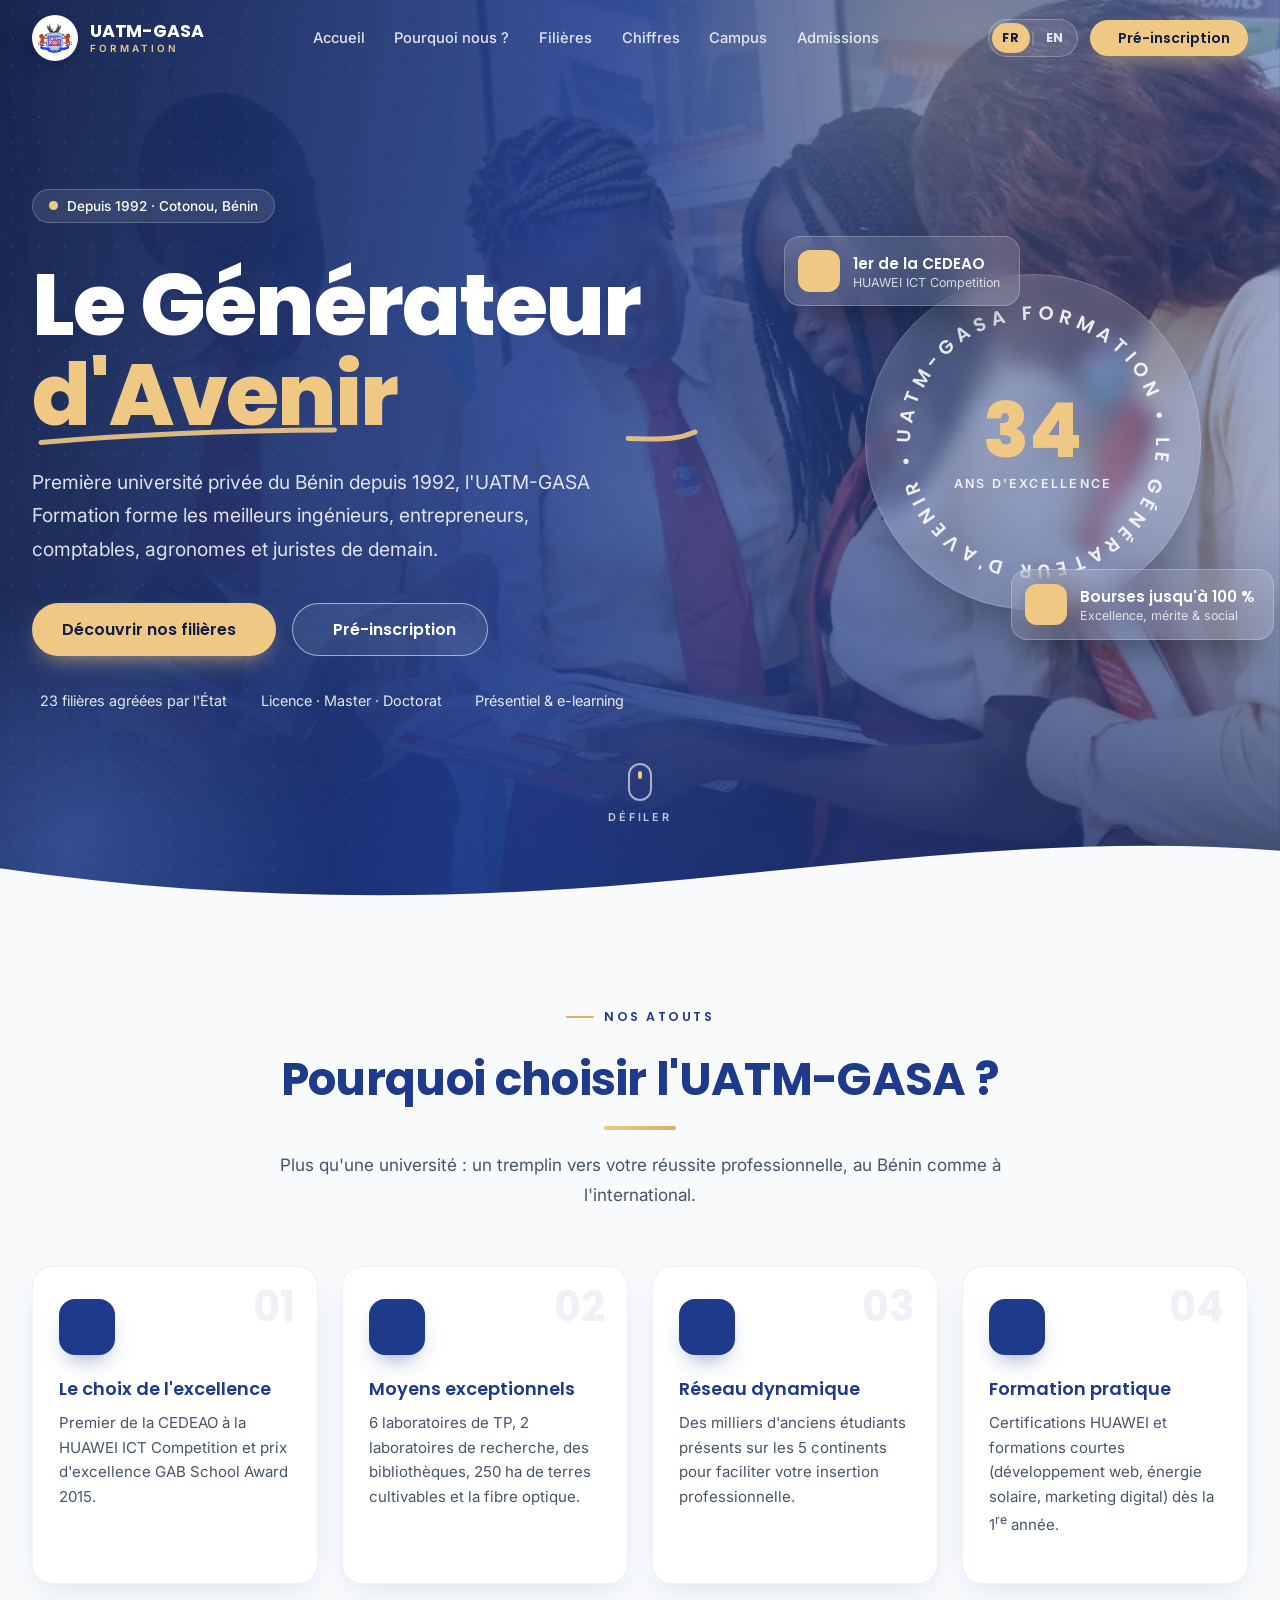
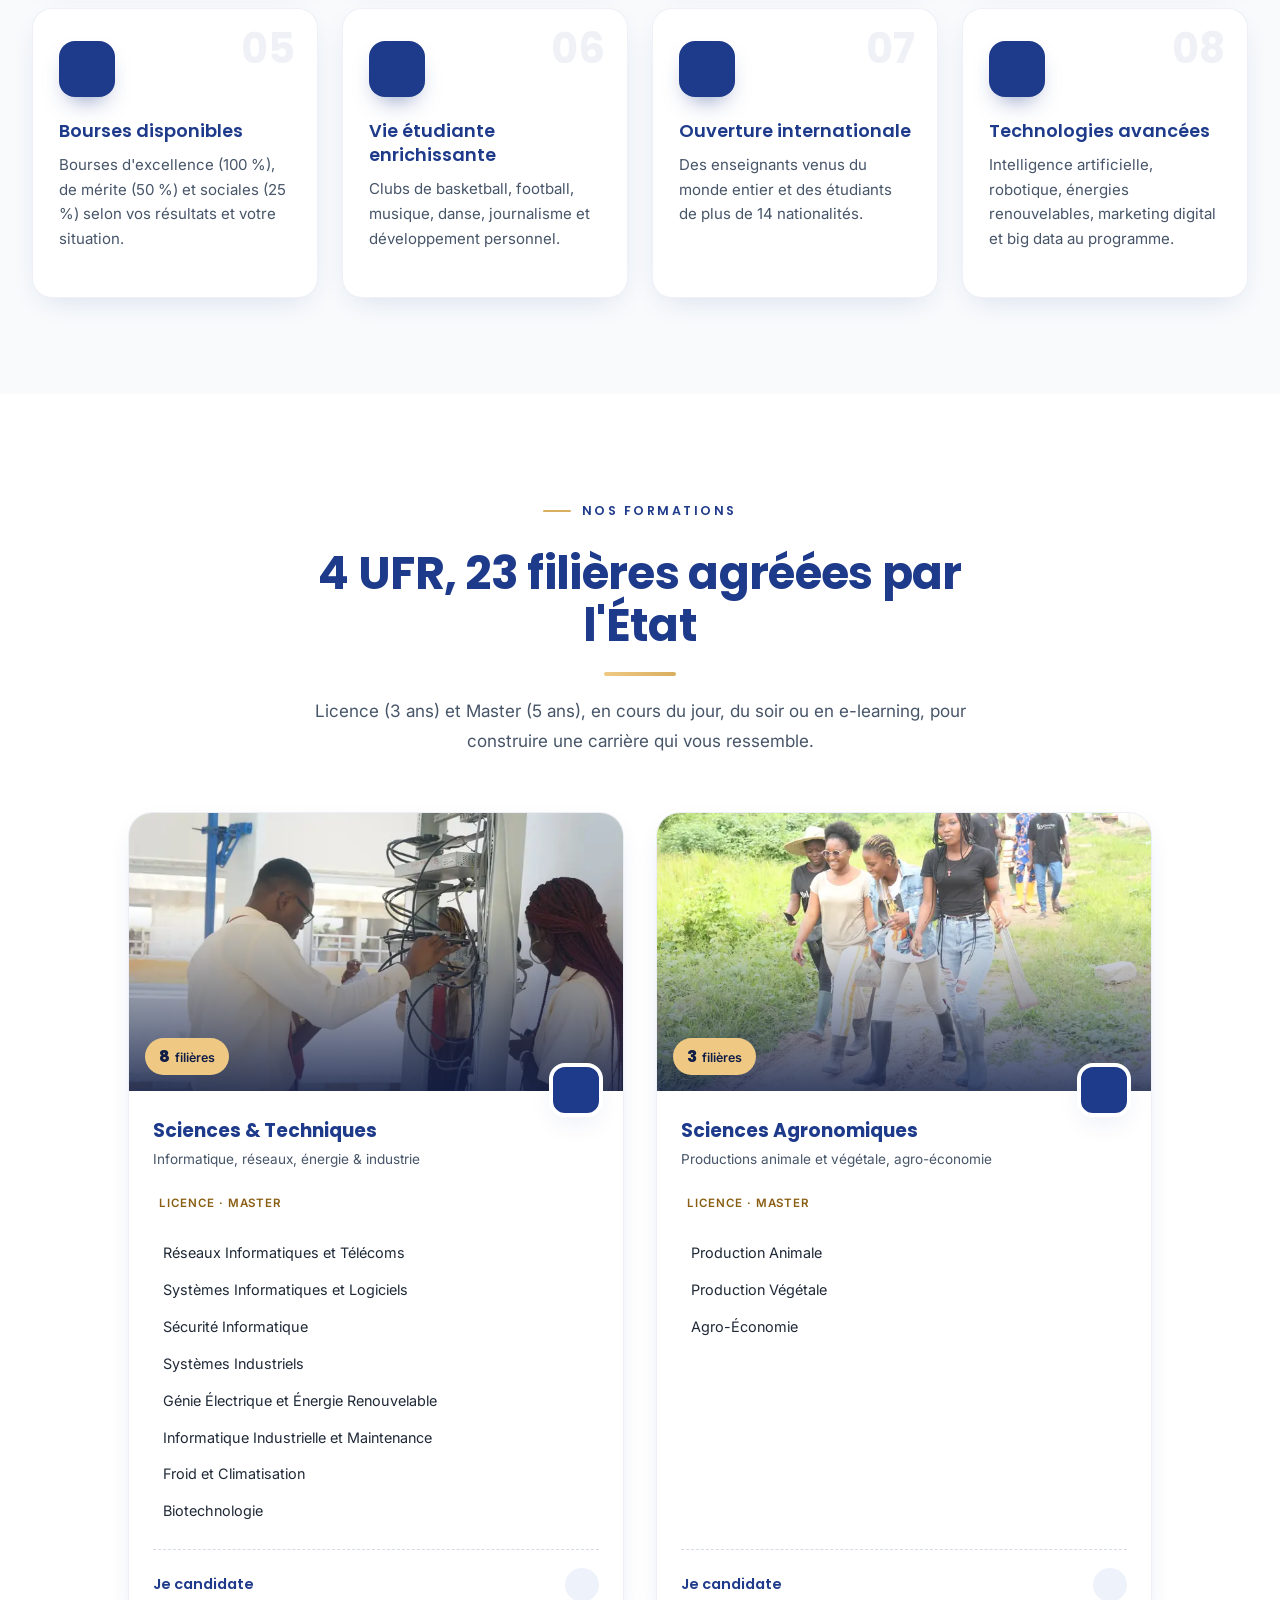
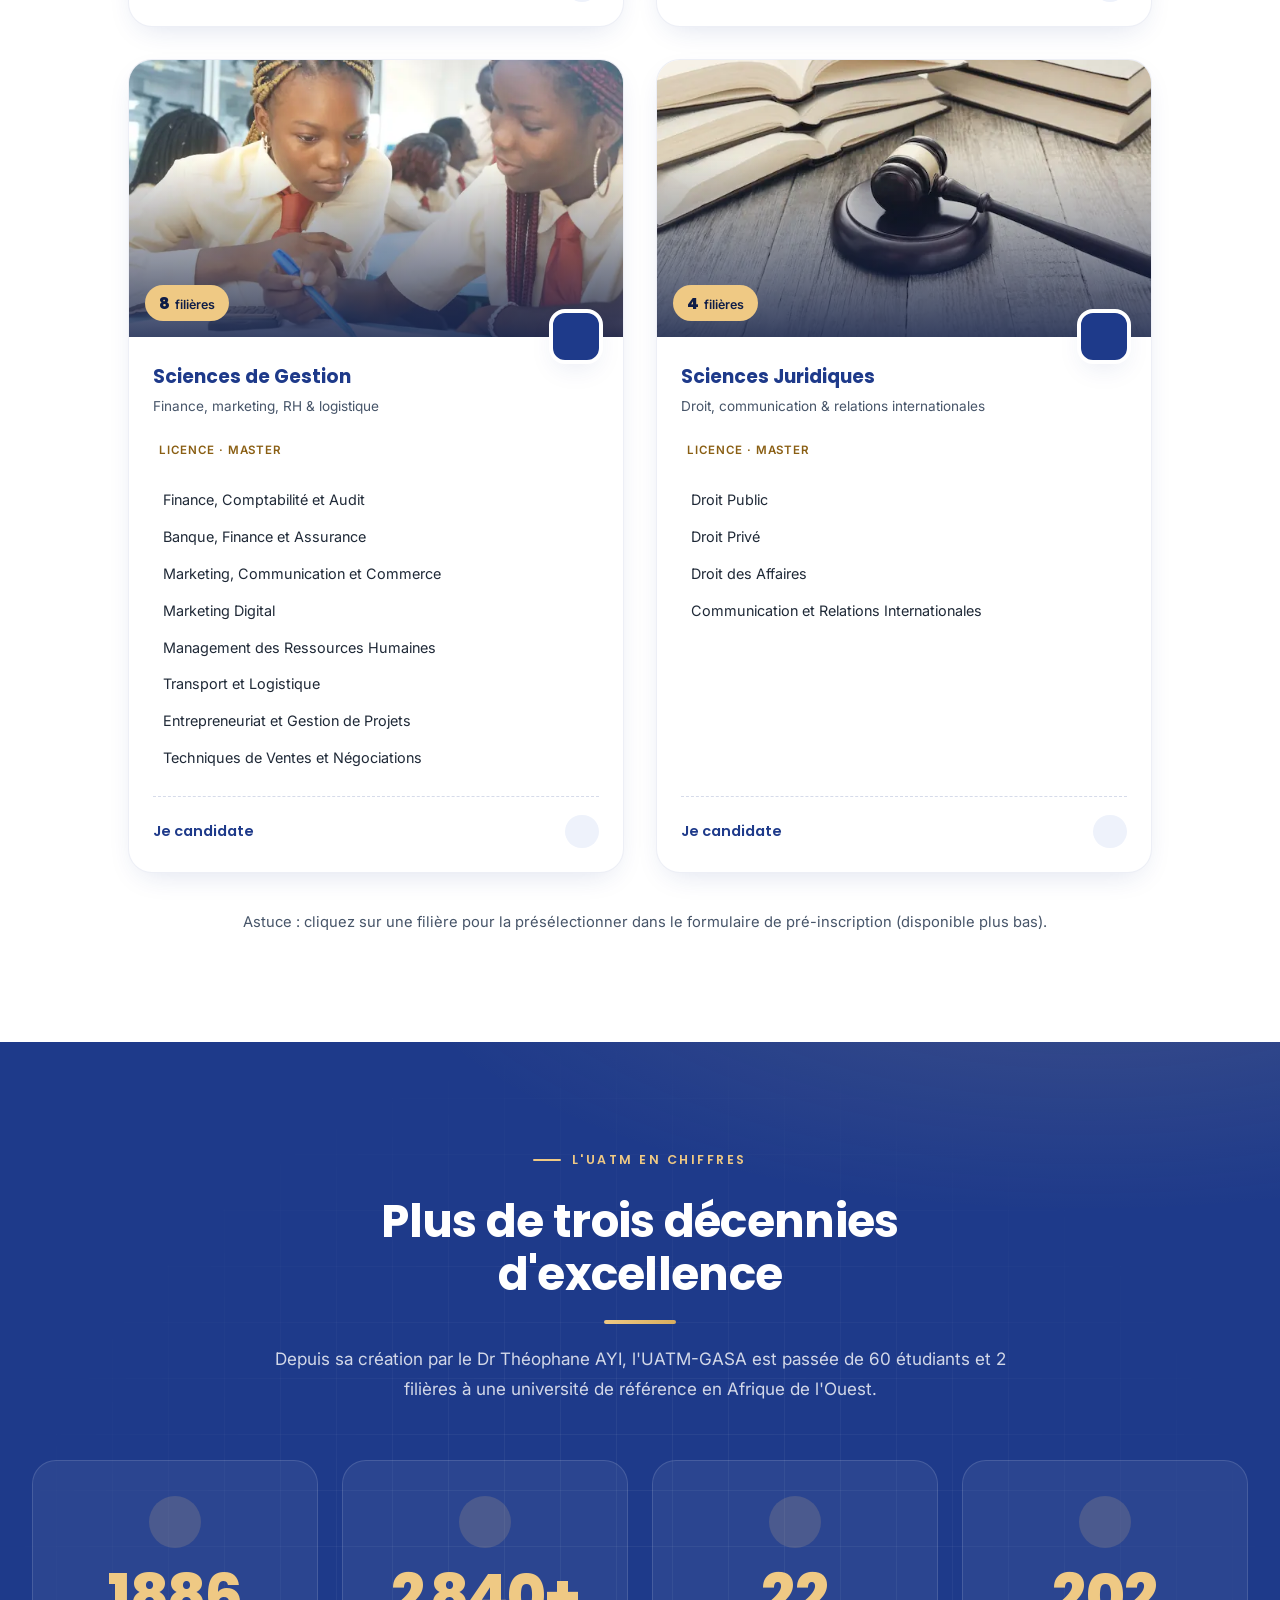
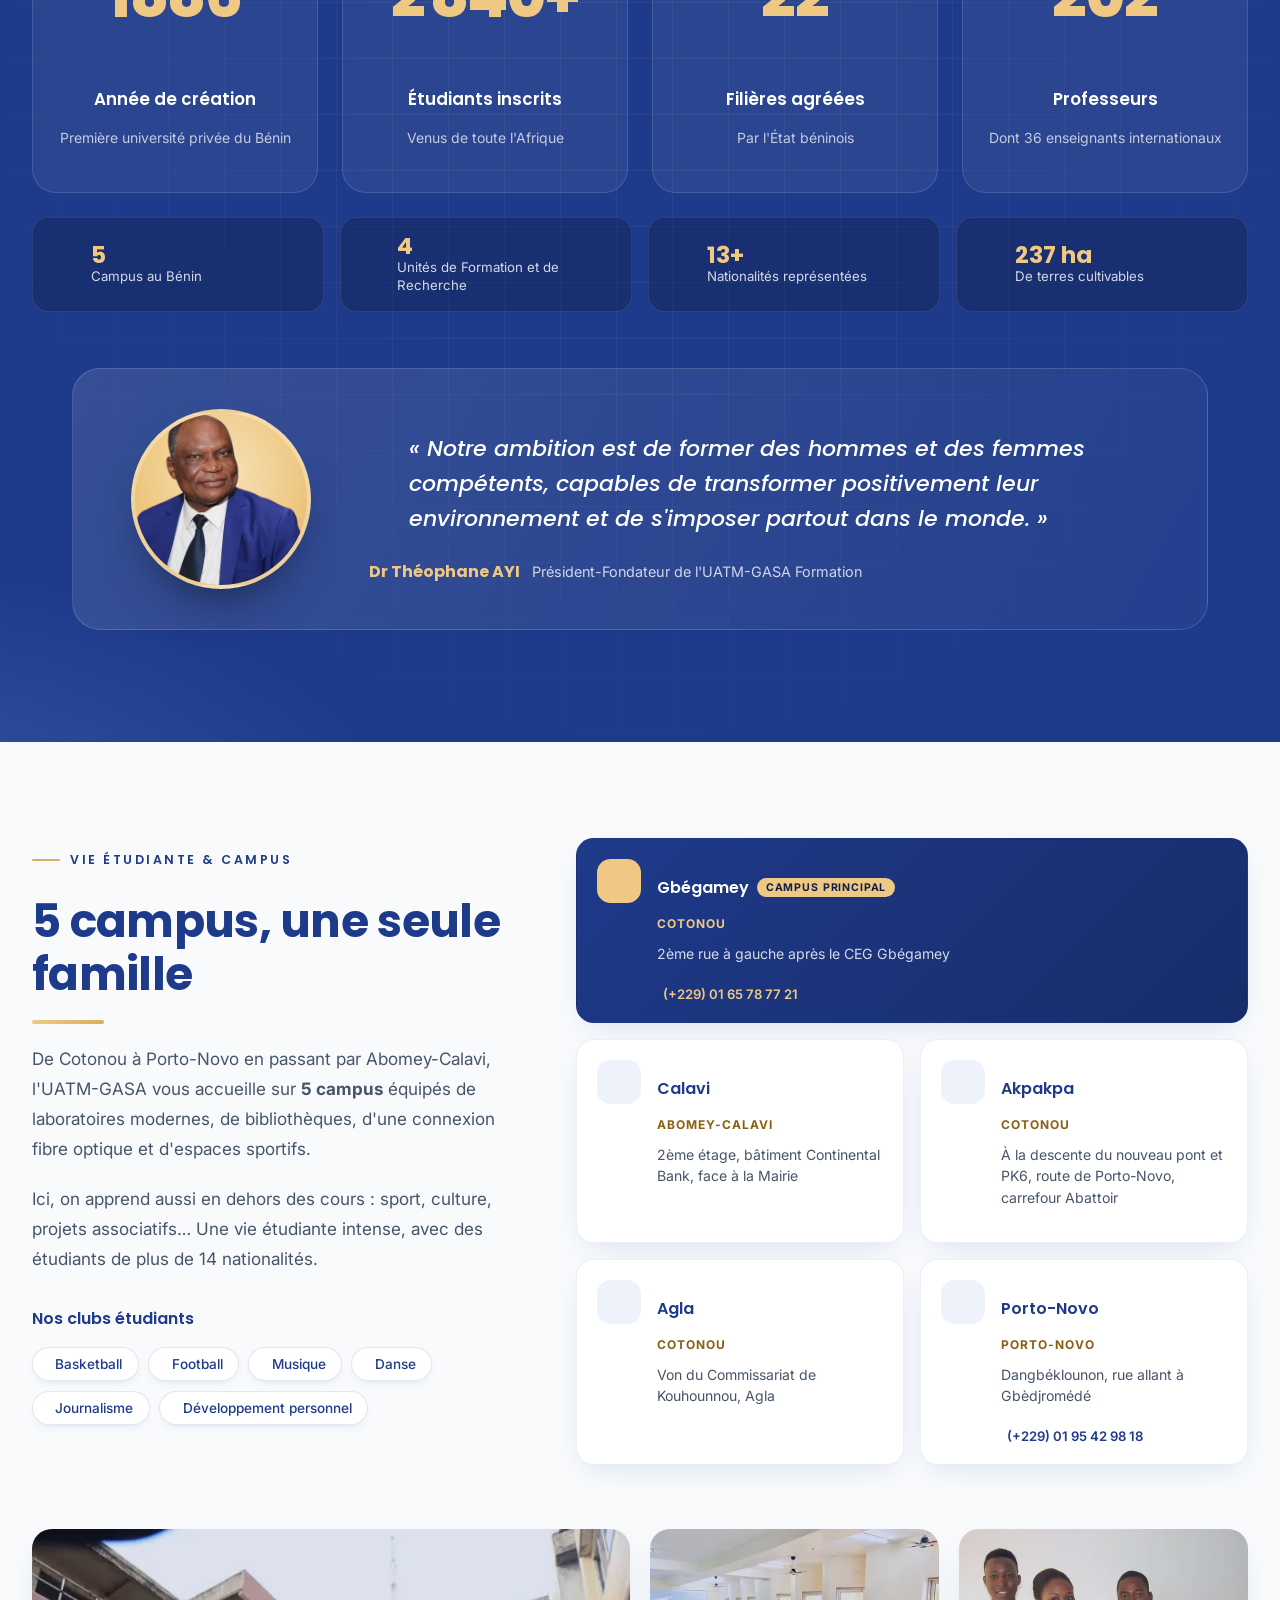
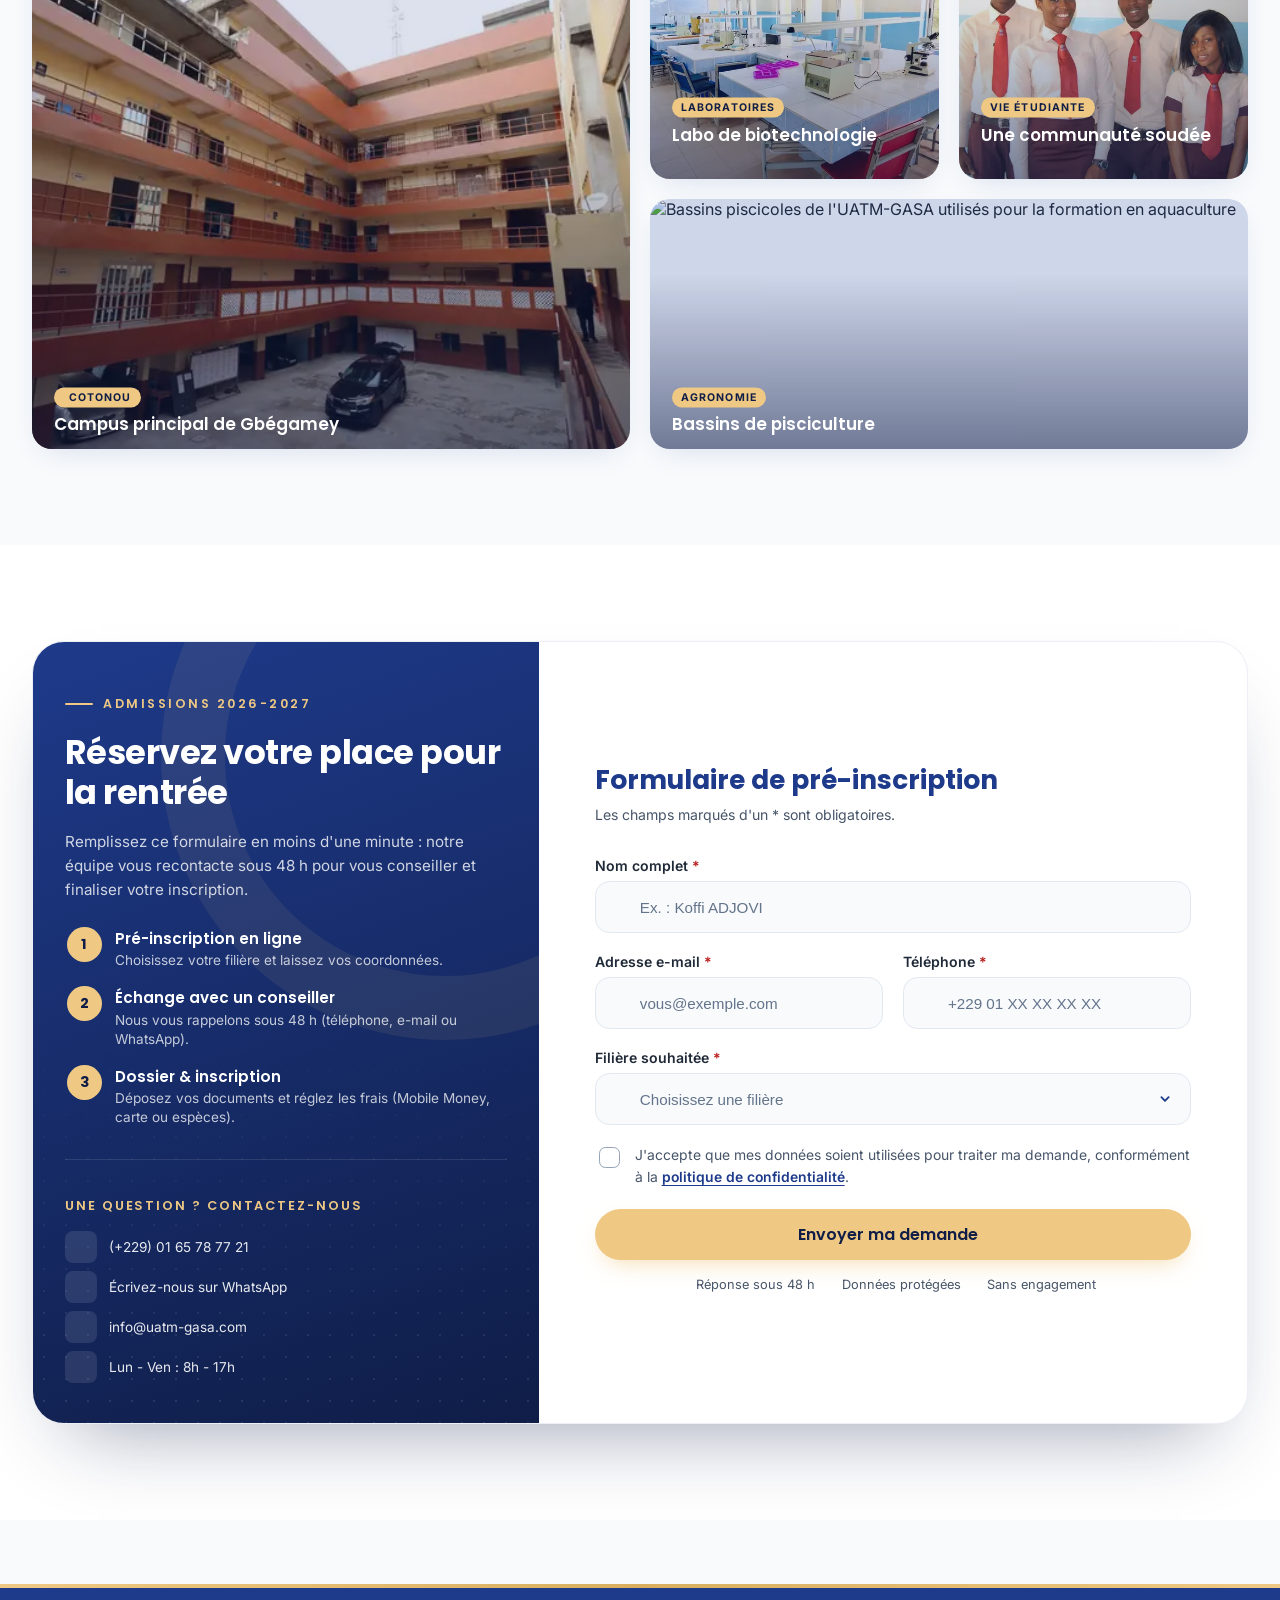
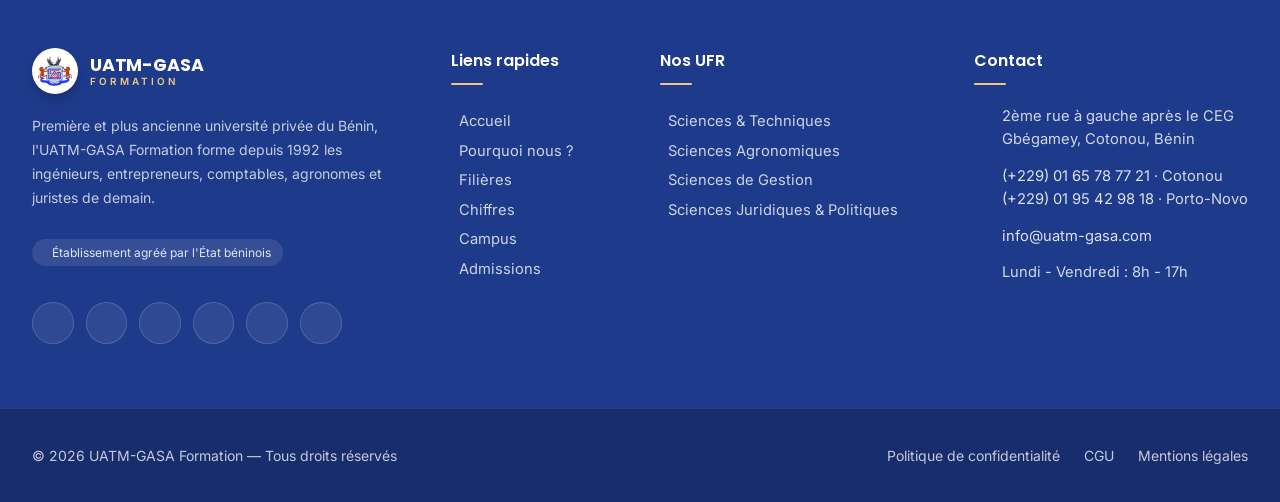
==== commit 76cf2513: "feat: preselection de la filiere dans le formulaire" ====
--- a/index.html
+++ b/index.html
@@ -289,7 +289,7 @@
             </div>
         </section>
 
-            <!-- =====================================================================
+        <!-- =====================================================================
          SECTION FILIÈRES (4 UFR)
          ===================================================================== -->
     <section id="filieres" class="section-filieres">
@@ -316,14 +316,14 @@
               <p class="ufr-tagline" data-i18n="programs.st_tagline">Informatique, réseaux, énergie &amp; industrie</p>
               <p class="ufr-degree"><i class="fa-solid fa-graduation-cap"></i> <span data-i18n="programs.degree">Licence · Master</span></p>
               <ul class="ufr-list">
-                <li><button type="button" class="program-link"><i class="fa-solid fa-check"></i><span data-i18n="prog.rit">Réseaux Informatiques et Télécoms</span></button></li>
-                <li><button type="button" class="program-link"><i class="fa-solid fa-check"></i><span data-i18n="prog.sil">Systèmes Informatiques et Logiciels</span></button></li>
-                <li><button type="button" class="program-link"><i class="fa-solid fa-check"></i><span data-i18n="prog.sec">Sécurité Informatique</span></button></li>
-                <li><button type="button" class="program-link"><i class="fa-solid fa-check"></i><span data-i18n="prog.si">Systèmes Industriels</span></button></li>
-                <li><button type="button" class="program-link"><i class="fa-solid fa-check"></i><span data-i18n="prog.geer">Génie Électrique et Énergie Renouvelable</span></button></li>
-                <li><button type="button" class="program-link"><i class="fa-solid fa-check"></i><span data-i18n="prog.iim">Informatique Industrielle et Maintenance</span></button></li>
-                <li><button type="button" class="program-link"><i class="fa-solid fa-check"></i><span data-i18n="prog.fc">Froid et Climatisation</span></button></li>
-                <li><button type="button" class="program-link"><i class="fa-solid fa-check"></i><span data-i18n="prog.bio">Biotechnologie</span></button></li>
+                <li><button type="button" class="program-link" data-program="rit"><i class="fa-solid fa-check"></i><span data-i18n="prog.rit">Réseaux Informatiques et Télécoms</span></button></li>
+                <li><button type="button" class="program-link" data-program="sil"><i class="fa-solid fa-check"></i><span data-i18n="prog.sil">Systèmes Informatiques et Logiciels</span></button></li>
+                <li><button type="button" class="program-link" data-program="sec"><i class="fa-solid fa-check"></i><span data-i18n="prog.sec">Sécurité Informatique</span></button></li>
+                <li><button type="button" class="program-link" data-program="si"><i class="fa-solid fa-check"></i><span data-i18n="prog.si">Systèmes Industriels</span></button></li>
+                <li><button type="button" class="program-link" data-program="geer"><i class="fa-solid fa-check"></i><span data-i18n="prog.geer">Génie Électrique et Énergie Renouvelable</span></button></li>
+                <li><button type="button" class="program-link" data-program="iim"><i class="fa-solid fa-check"></i><span data-i18n="prog.iim">Informatique Industrielle et Maintenance</span></button></li>
+                <li><button type="button" class="program-link" data-program="fc"><i class="fa-solid fa-check"></i><span data-i18n="prog.fc">Froid et Climatisation</span></button></li>
+                <li><button type="button" class="program-link" data-program="bio"><i class="fa-solid fa-check"></i><span data-i18n="prog.bio">Biotechnologie</span></button></li>
               </ul>
               <div class="ufr-footer">
                 <a href="#admissions" class="ufr-cta"><span data-i18n="programs.apply">Je candidate</span> <i class="fa-solid fa-arrow-right"></i></a>
@@ -343,9 +343,9 @@
               <p class="ufr-tagline" data-i18n="programs.agro_tagline">Productions animale et végétale, agro-économie</p>
               <p class="ufr-degree"><i class="fa-solid fa-graduation-cap"></i> <span data-i18n="programs.degree">Licence · Master</span></p>
               <ul class="ufr-list">
-                <li><button type="button" class="program-link"><i class="fa-solid fa-check"></i><span data-i18n="prog.pa">Production Animale</span></button></li>
-                <li><button type="button" class="program-link"><i class="fa-solid fa-check"></i><span data-i18n="prog.pv">Production Végétale</span></button></li>
-                <li><button type="button" class="program-link"><i class="fa-solid fa-check"></i><span data-i18n="prog.ae">Agro-Économie</span></button></li>
+                <li><button type="button" class="program-link" data-program="pa"><i class="fa-solid fa-check"></i><span data-i18n="prog.pa">Production Animale</span></button></li>
+                <li><button type="button" class="program-link" data-program="pv"><i class="fa-solid fa-check"></i><span data-i18n="prog.pv">Production Végétale</span></button></li>
+                <li><button type="button" class="program-link" data-program="ae"><i class="fa-solid fa-check"></i><span data-i18n="prog.ae">Agro-Économie</span></button></li>
               </ul>
               <div class="ufr-footer">
                 <a href="#admissions" class="ufr-cta"><span data-i18n="programs.apply">Je candidate</span> <i class="fa-solid fa-arrow-right"></i></a>
@@ -365,14 +365,14 @@
               <p class="ufr-tagline" data-i18n="programs.mgmt_tagline">Finance, marketing, RH &amp; logistique</p>
               <p class="ufr-degree"><i class="fa-solid fa-graduation-cap"></i> <span data-i18n="programs.degree">Licence · Master</span></p>
               <ul class="ufr-list">
-                <li><button type="button" class="program-link"><i class="fa-solid fa-check"></i><span data-i18n="prog.fca">Finance, Comptabilité et Audit</span></button></li>
-                <li><button type="button" class="program-link"><i class="fa-solid fa-check"></i><span data-i18n="prog.bfa">Banque, Finance et Assurance</span></button></li>
-                <li><button type="button" class="program-link"><i class="fa-solid fa-check"></i><span data-i18n="prog.mcc">Marketing, Communication et Commerce</span></button></li>
-                <li><button type="button" class="program-link"><i class="fa-solid fa-check"></i><span data-i18n="prog.md">Marketing Digital</span></button></li>
-                <li><button type="button" class="program-link"><i class="fa-solid fa-check"></i><span data-i18n="prog.mrh">Management des Ressources Humaines</span></button></li>
-                <li><button type="button" class="program-link"><i class="fa-solid fa-check"></i><span data-i18n="prog.tl">Transport et Logistique</span></button></li>
-                <li><button type="button" class="program-link"><i class="fa-solid fa-check"></i><span data-i18n="prog.egp">Entrepreneuriat et Gestion de Projets</span></button></li>
-                <li><button type="button" class="program-link"><i class="fa-solid fa-check"></i><span data-i18n="prog.tvn">Techniques de Ventes et Négociations</span></button></li>
+                <li><button type="button" class="program-link" data-program="fca"><i class="fa-solid fa-check"></i><span data-i18n="prog.fca">Finance, Comptabilité et Audit</span></button></li>
+                <li><button type="button" class="program-link" data-program="bfa"><i class="fa-solid fa-check"></i><span data-i18n="prog.bfa">Banque, Finance et Assurance</span></button></li>
+                <li><button type="button" class="program-link" data-program="mcc"><i class="fa-solid fa-check"></i><span data-i18n="prog.mcc">Marketing, Communication et Commerce</span></button></li>
+                <li><button type="button" class="program-link" data-program="md"><i class="fa-solid fa-check"></i><span data-i18n="prog.md">Marketing Digital</span></button></li>
+                <li><button type="button" class="program-link" data-program="mrh"><i class="fa-solid fa-check"></i><span data-i18n="prog.mrh">Management des Ressources Humaines</span></button></li>
+                <li><button type="button" class="program-link" data-program="tl"><i class="fa-solid fa-check"></i><span data-i18n="prog.tl">Transport et Logistique</span></button></li>
+                <li><button type="button" class="program-link" data-program="egp"><i class="fa-solid fa-check"></i><span data-i18n="prog.egp">Entrepreneuriat et Gestion de Projets</span></button></li>
+                <li><button type="button" class="program-link" data-program="tvn"><i class="fa-solid fa-check"></i><span data-i18n="prog.tvn">Techniques de Ventes et Négociations</span></button></li>
               </ul>
               <div class="ufr-footer">
                 <a href="#admissions" class="ufr-cta"><span data-i18n="programs.apply">Je candidate</span> <i class="fa-solid fa-arrow-right"></i></a>
@@ -392,10 +392,10 @@
               <p class="ufr-tagline" data-i18n="programs.law_tagline">Droit, communication &amp; relations internationales</p>
               <p class="ufr-degree"><i class="fa-solid fa-graduation-cap"></i> <span data-i18n="programs.degree">Licence · Master</span></p>
               <ul class="ufr-list">
-                <li><button type="button" class="program-link"><i class="fa-solid fa-check"></i><span data-i18n="prog.dpu">Droit Public</span></button></li>
-                <li><button type="button" class="program-link"><i class="fa-solid fa-check"></i><span data-i18n="prog.dpr">Droit Privé</span></button></li>
-                <li><button type="button" class="program-link"><i class="fa-solid fa-check"></i><span data-i18n="prog.daf">Droit des Affaires</span></button></li>
-                <li><button type="button" class="program-link"><i class="fa-solid fa-check"></i><span data-i18n="prog.cri">Communication et Relations Internationales</span></button></li>
+                <li><button type="button" class="program-link" data-program="dpu"><i class="fa-solid fa-check"></i><span data-i18n="prog.dpu">Droit Public</span></button></li>
+                <li><button type="button" class="program-link" data-program="dpr"><i class="fa-solid fa-check"></i><span data-i18n="prog.dpr">Droit Privé</span></button></li>
+                <li><button type="button" class="program-link" data-program="daf"><i class="fa-solid fa-check"></i><span data-i18n="prog.daf">Droit des Affaires</span></button></li>
+                <li><button type="button" class="program-link" data-program="cri"><i class="fa-solid fa-check"></i><span data-i18n="prog.cri">Communication et Relations Internationales</span></button></li>
               </ul>
               <div class="ufr-footer">
                 <a href="#admissions" class="ufr-cta"><span data-i18n="programs.apply">Je candidate</span> <i class="fa-solid fa-arrow-right"></i></a>
--- a/style.css
+++ b/style.css
@@ -2309,6 +2309,17 @@
 .btn-outline { background-color: transparent; color: var(--primary); border: 1.5px solid var(--primary); }
 .btn-outline:hover { background-color: var(--primary); color: #fff; }
 
+/* Surlignage doré du formulaire quand on clique sur une filière */
+.input.is-highlight {
+  animation: highlightGold 1.5s ease-out;
+}
+
+@keyframes highlightGold {
+  0% { box-shadow: 0 0 0 0 rgba(239, 201, 132, 0.8); border-color: var(--gold-dark); }
+  50% { box-shadow: 0 0 0 8px rgba(239, 201, 132, 0); border-color: var(--gold-dark); }
+  100% { box-shadow: 0 0 0 0 rgba(239, 201, 132, 0); }
+}
+
 /* ==========================================================================
    19. ANIMATION D'APPARITION : FORMULAIRE
    ========================================================================== */
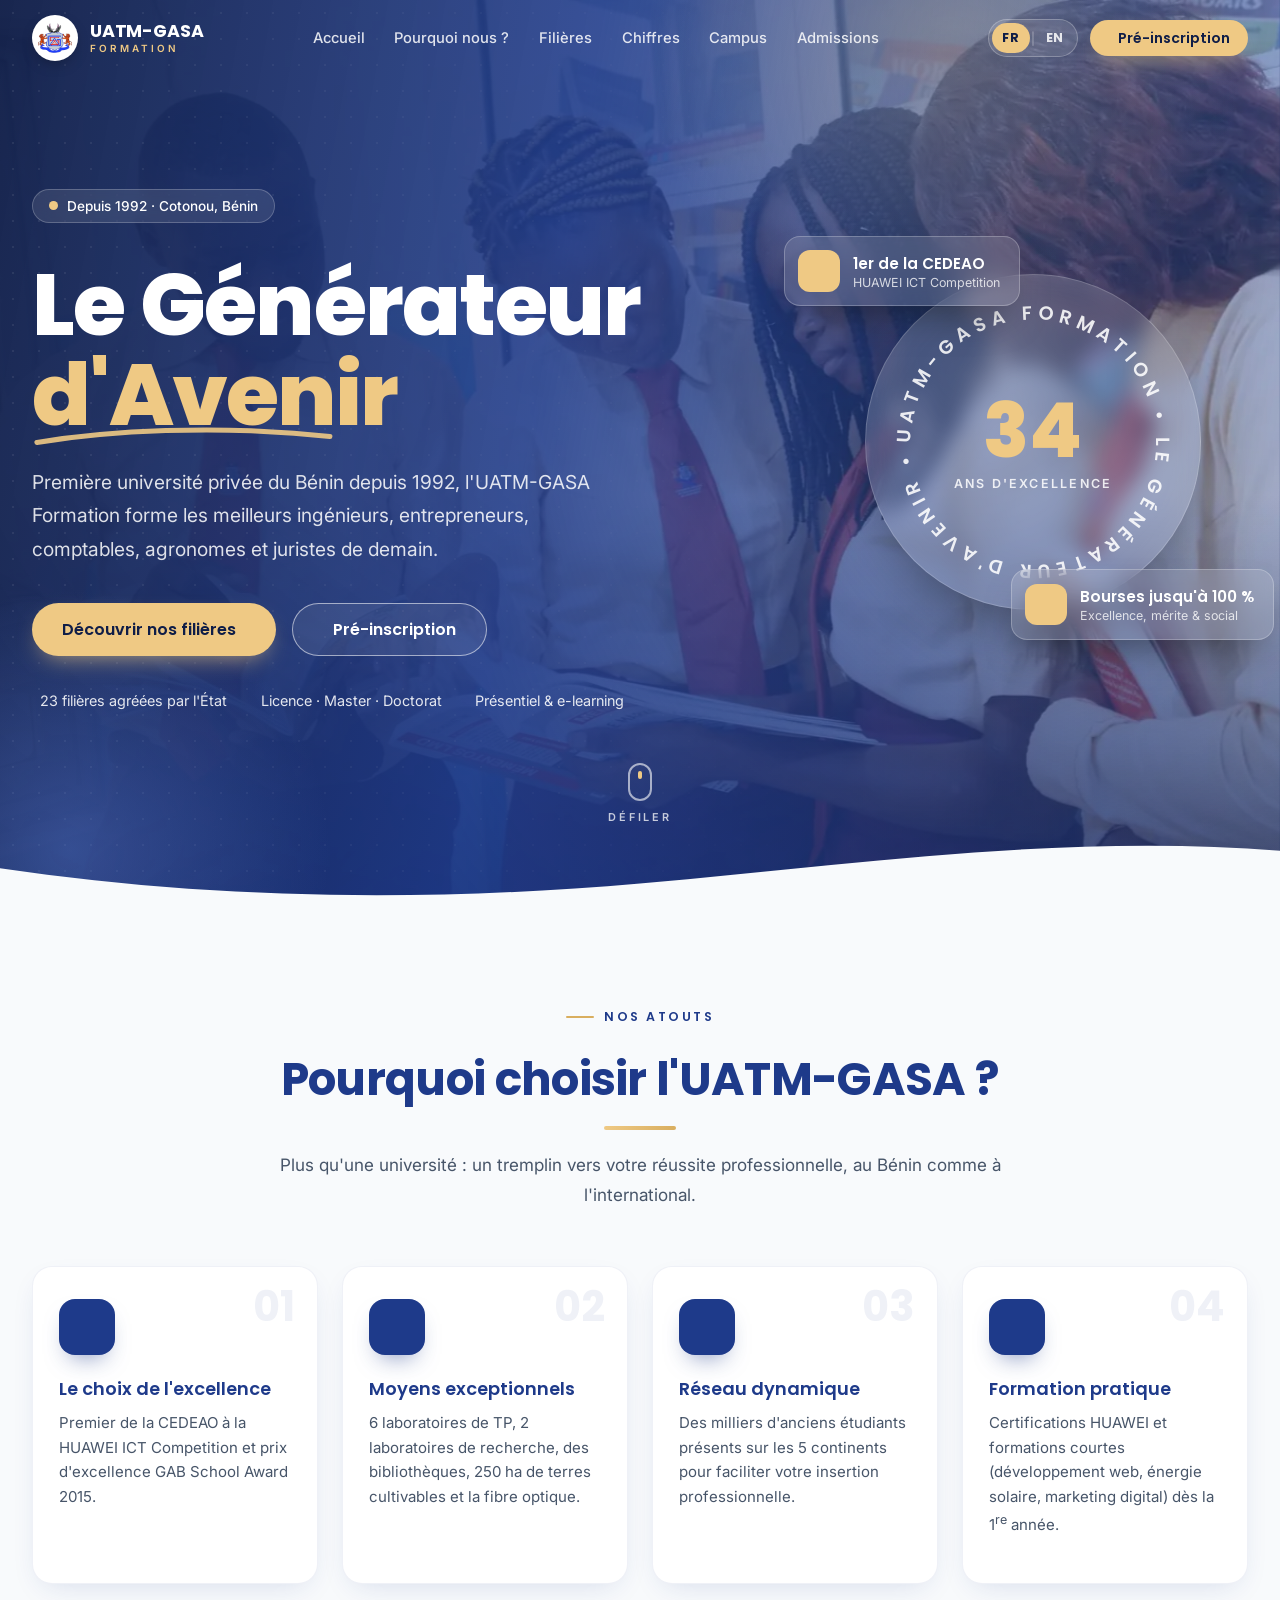
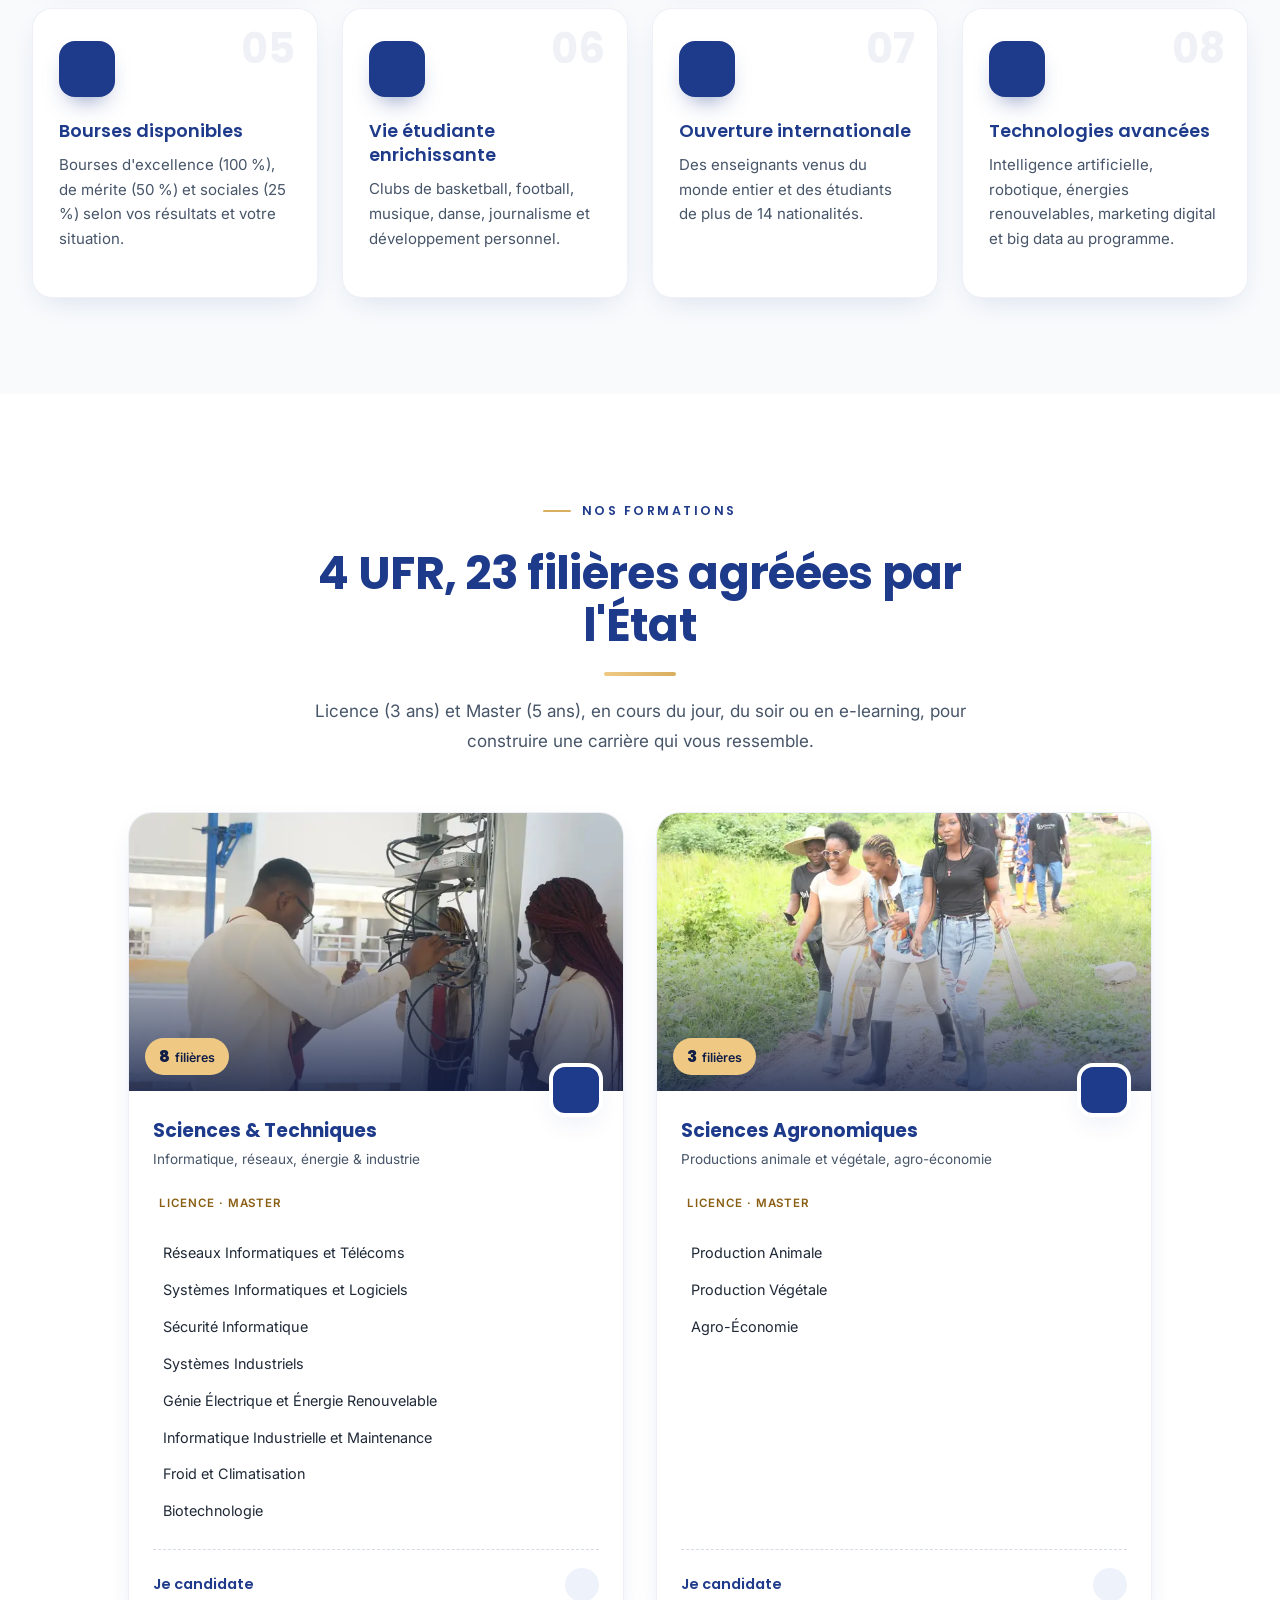
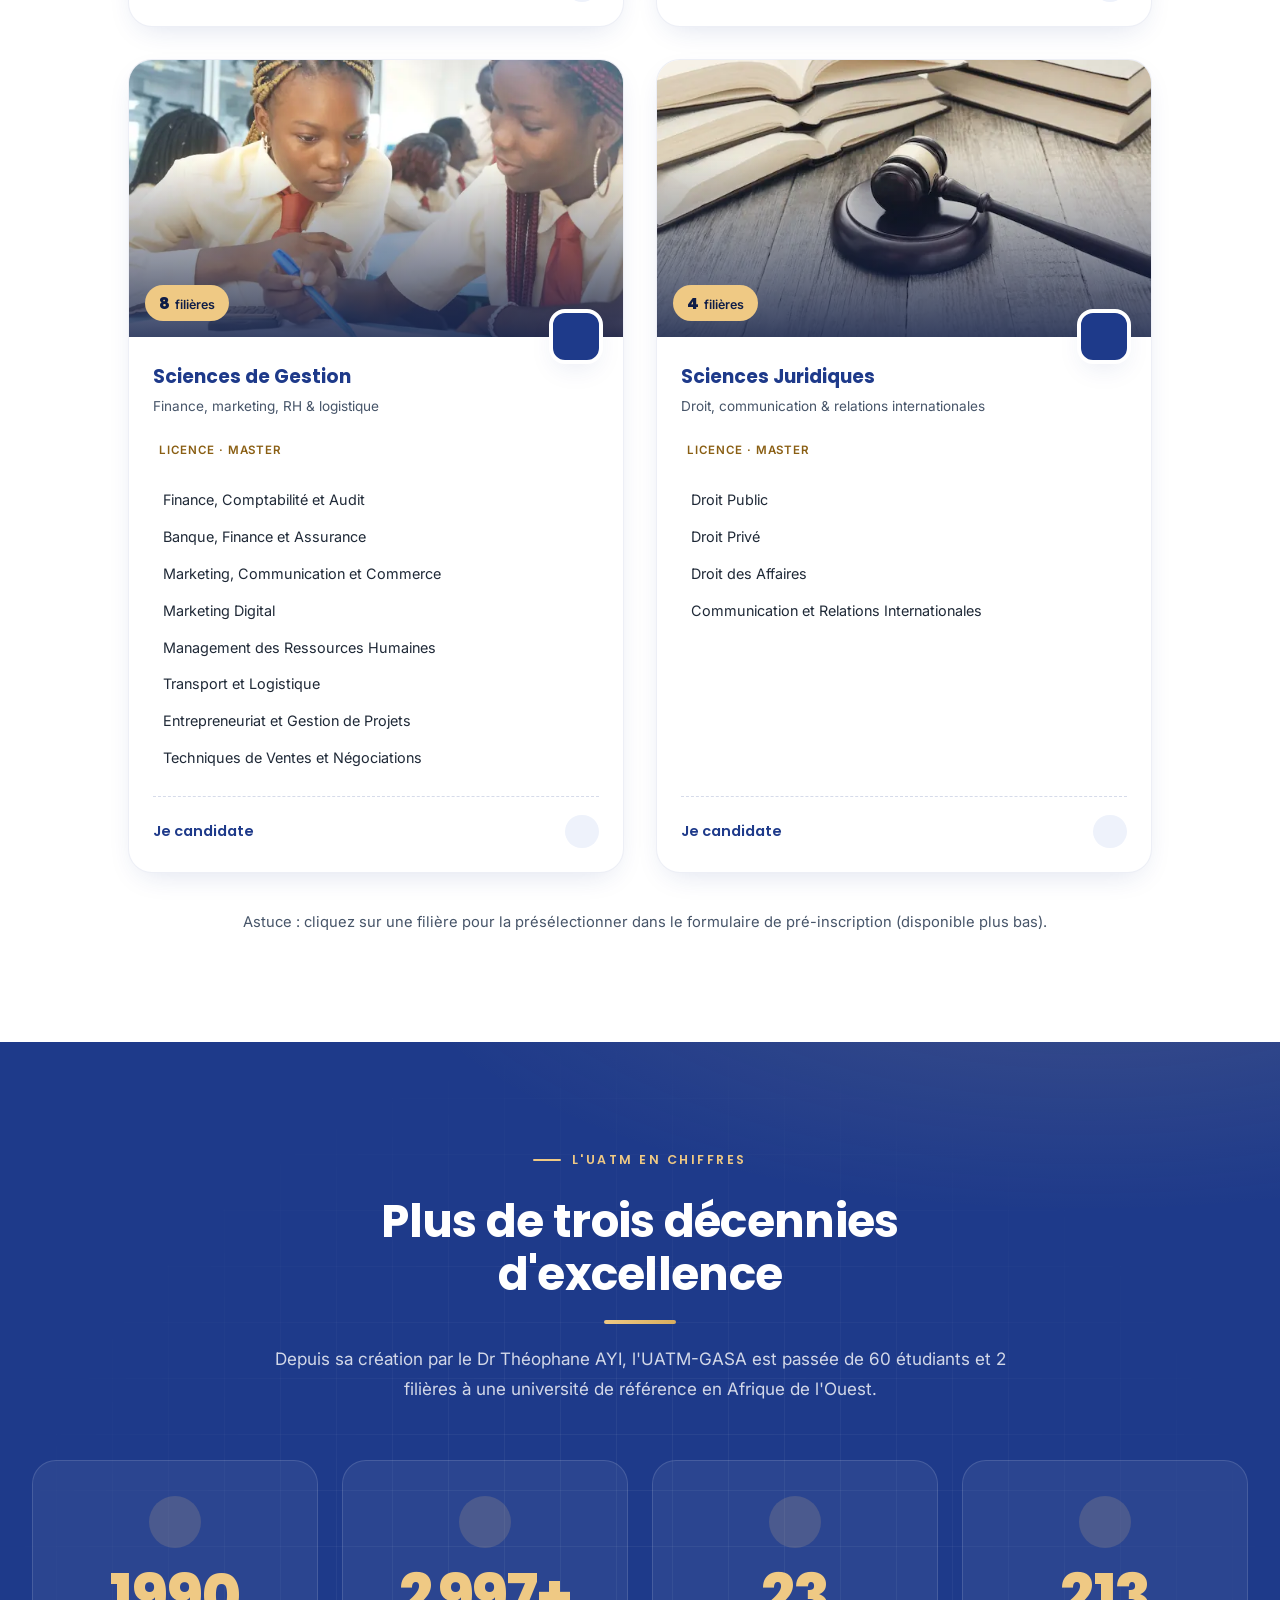
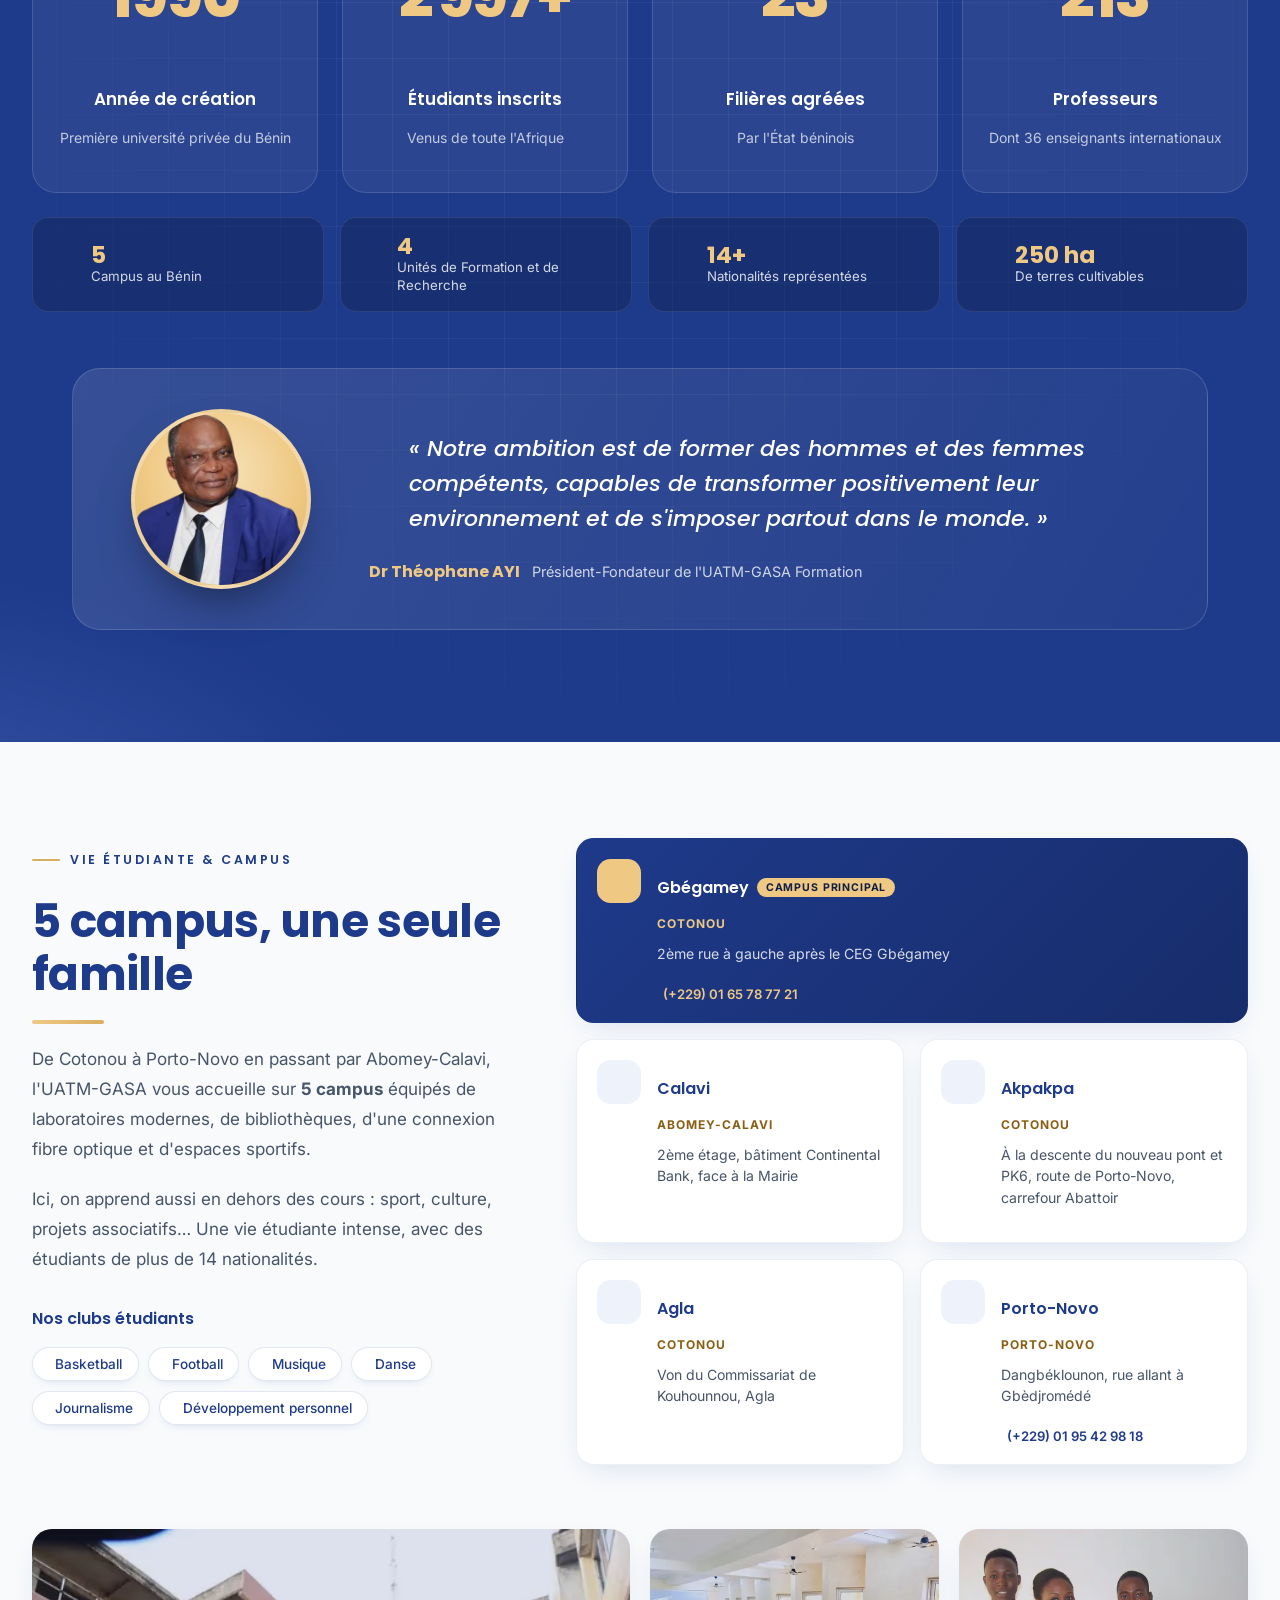
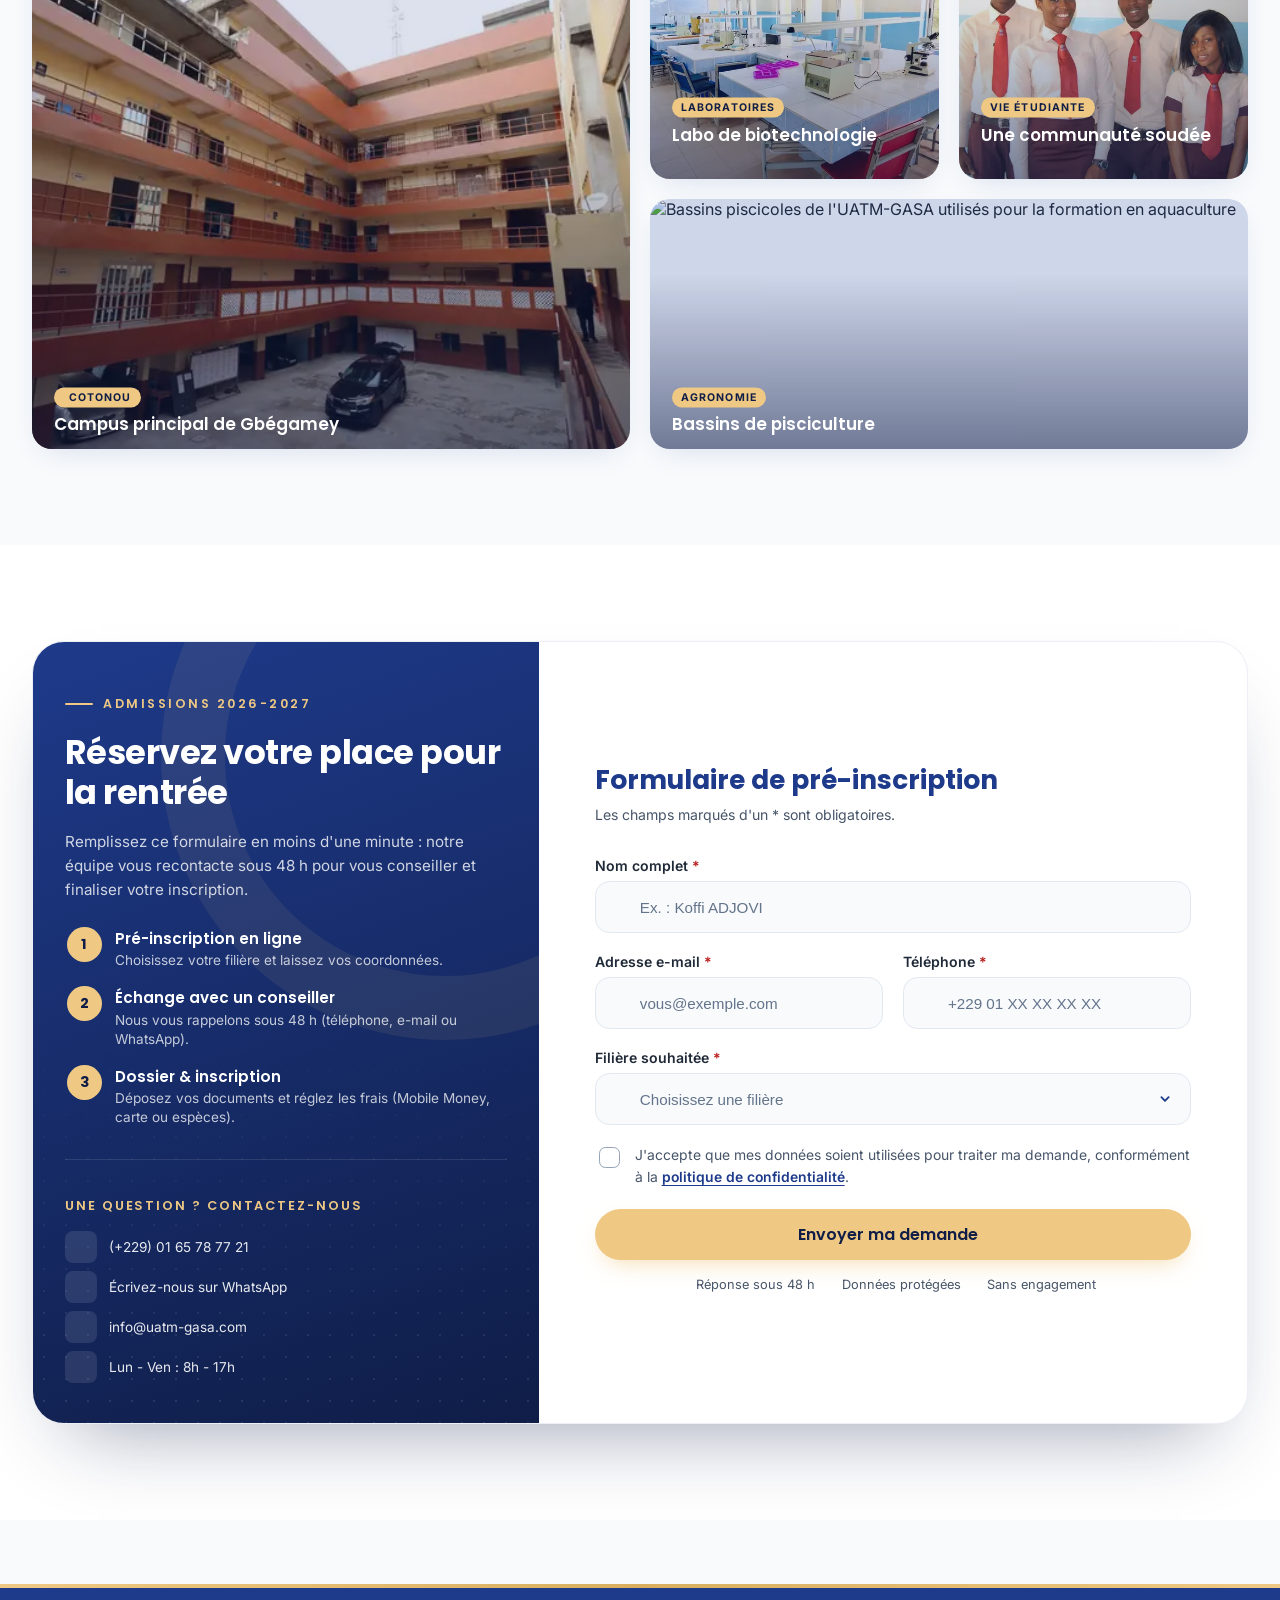
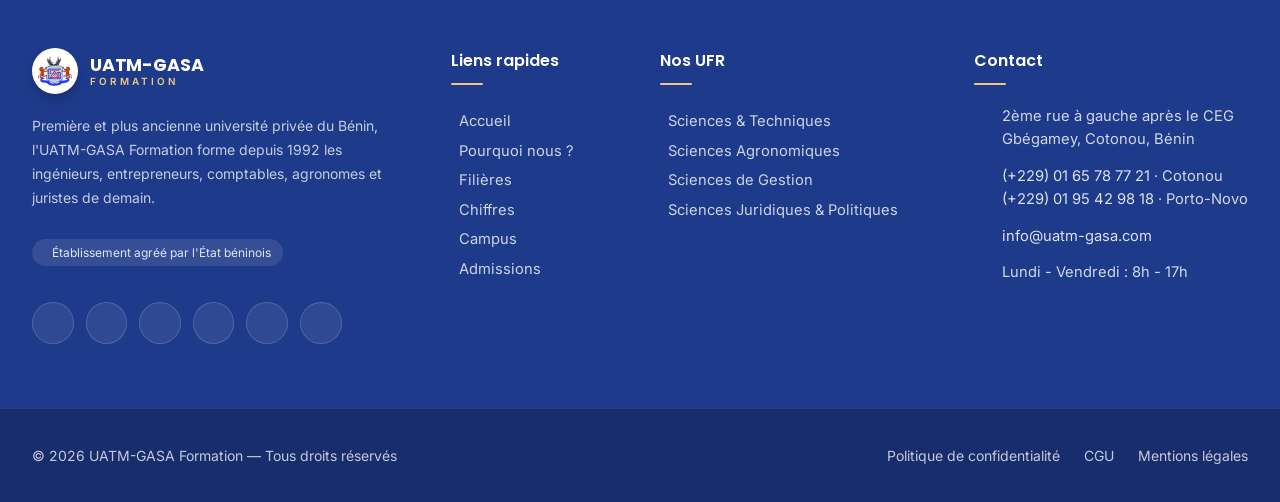
==== commit f66f9316: "fix: correction de l'alignement du trait doré sous le titre au changement de langue" ====
--- a/index.html
+++ b/index.html
@@ -152,8 +152,17 @@
                     </p>
 
                     <h1 class="hero-title">
-                    <span class="line-mask"><span class="line" data-i18n="hero.title_1">Le Générateur</span></span>
-                    <span class="line-mask"><span class="line"><span class="line--accent" data-i18n="hero.title_2">d'Avenir</span><svg class="title-swash" viewBox="0 0 300 20" preserveAspectRatio="none" aria-hidden="true"><path pathLength="1" d="M4 15 C 70 5, 150 3, 215 8 S 285 15, 296 7"/></svg></span></span>
+                      <span class="line-mask"><span class="line" data-i18n="hero.title_1">Le Générateur</span></span>
+                      <span class="line-mask">
+                        <span class="line">
+                          <span class="line--accent">
+                            <span data-i18n="hero.title_2">d'Avenir</span>
+                            <svg class="title-swash" viewBox="0 0 300 20" preserveAspectRatio="none" aria-hidden="true">
+                              <path pathLength="1" d="M4 15 C 70 5, 150 3, 215 8 S 285 15, 296 7"/>
+                            </svg>
+                          </span>
+                        </span>
+                      </span>
                     </h1>
 
                     <p class="hero-subtitle" data-i18n="hero.subtitle">Première université privée du Bénin depuis 1992, l'UATM-GASA Formation forme les meilleurs ingénieurs, entrepreneurs, comptables, agronomes et juristes de demain.</p>
